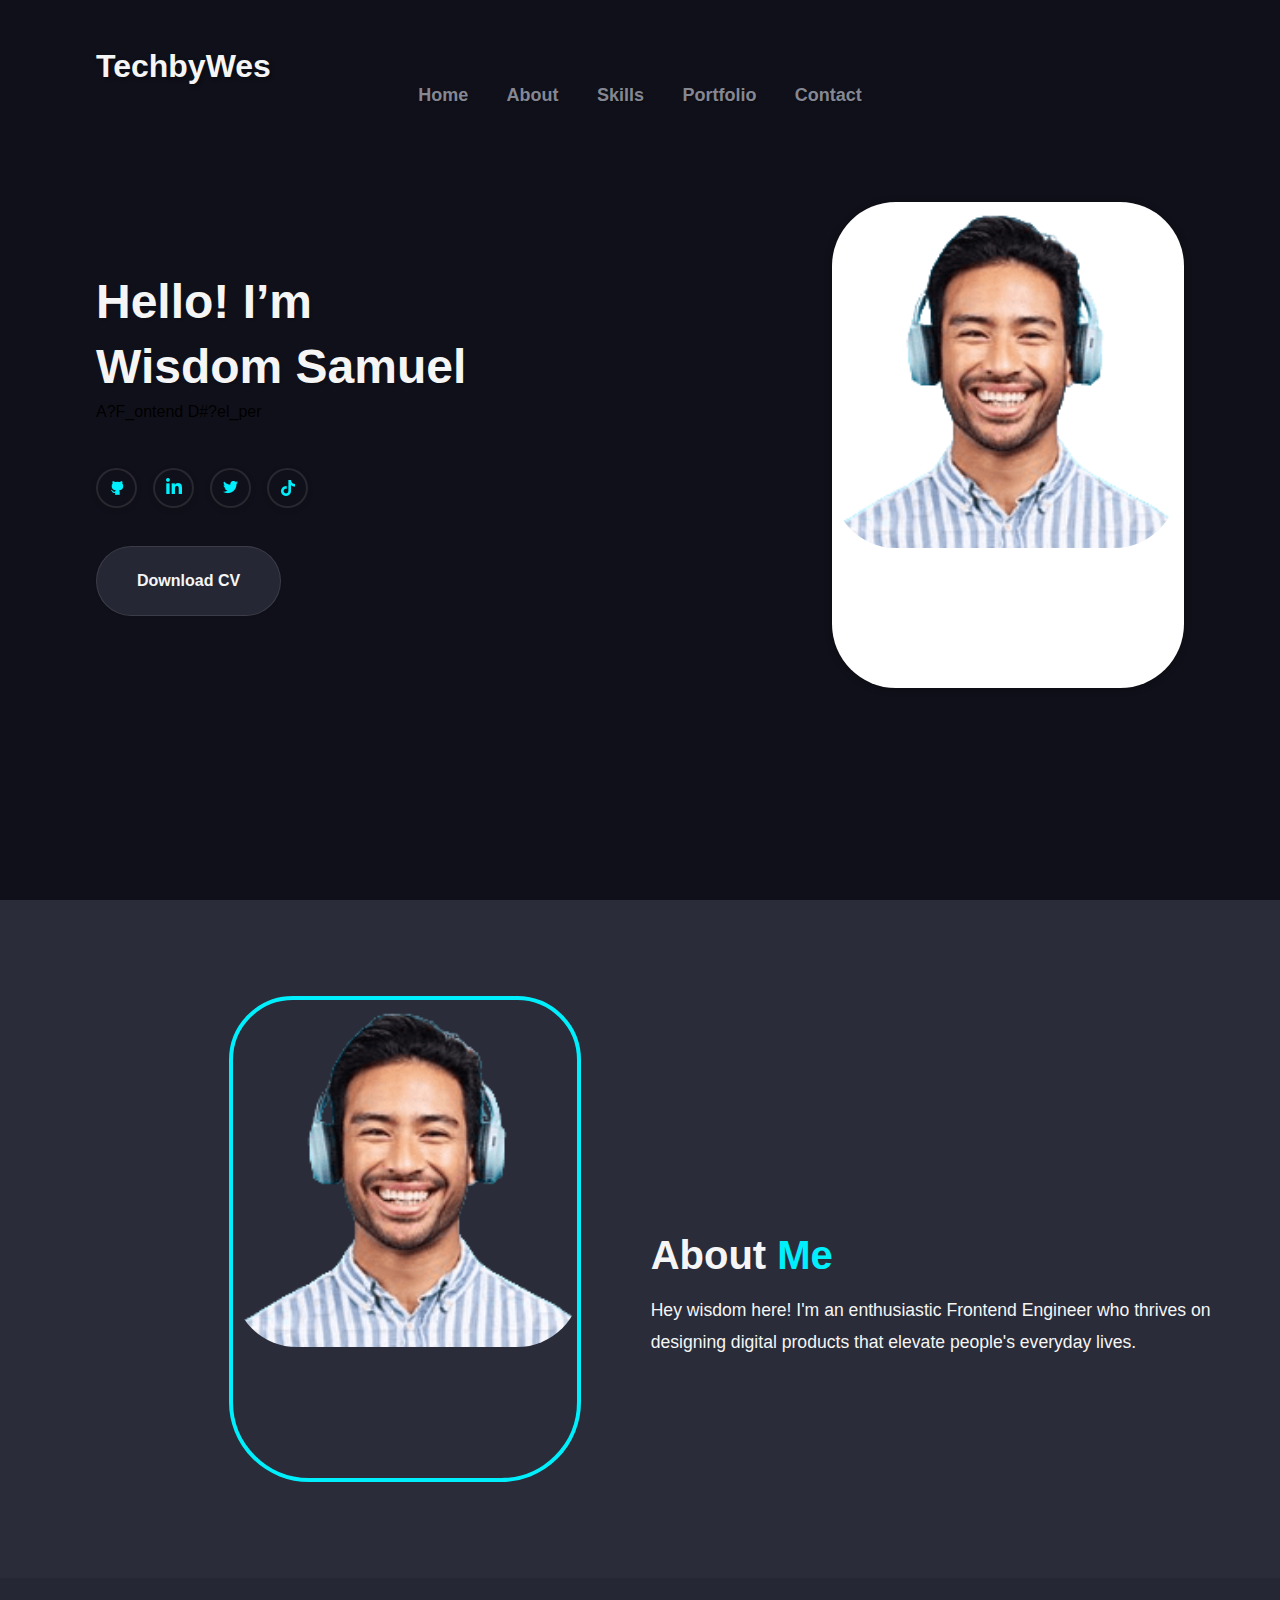
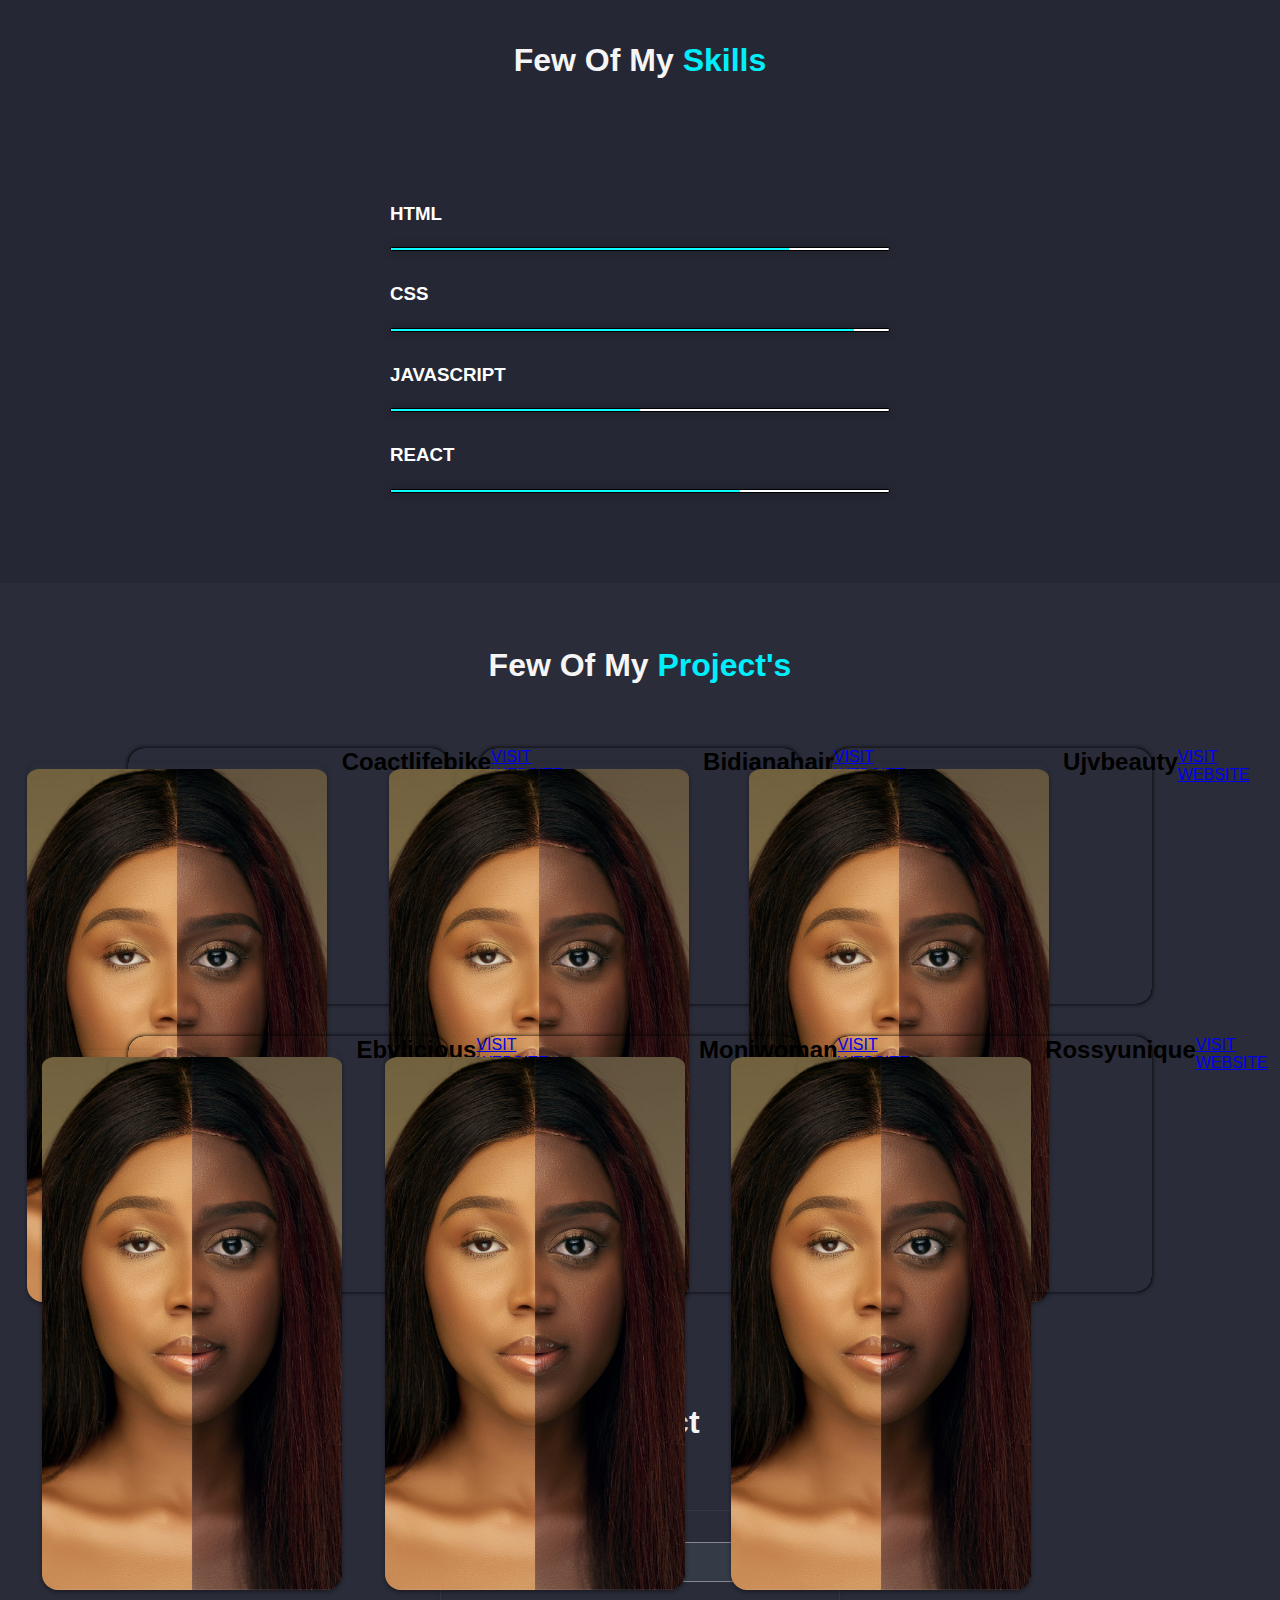
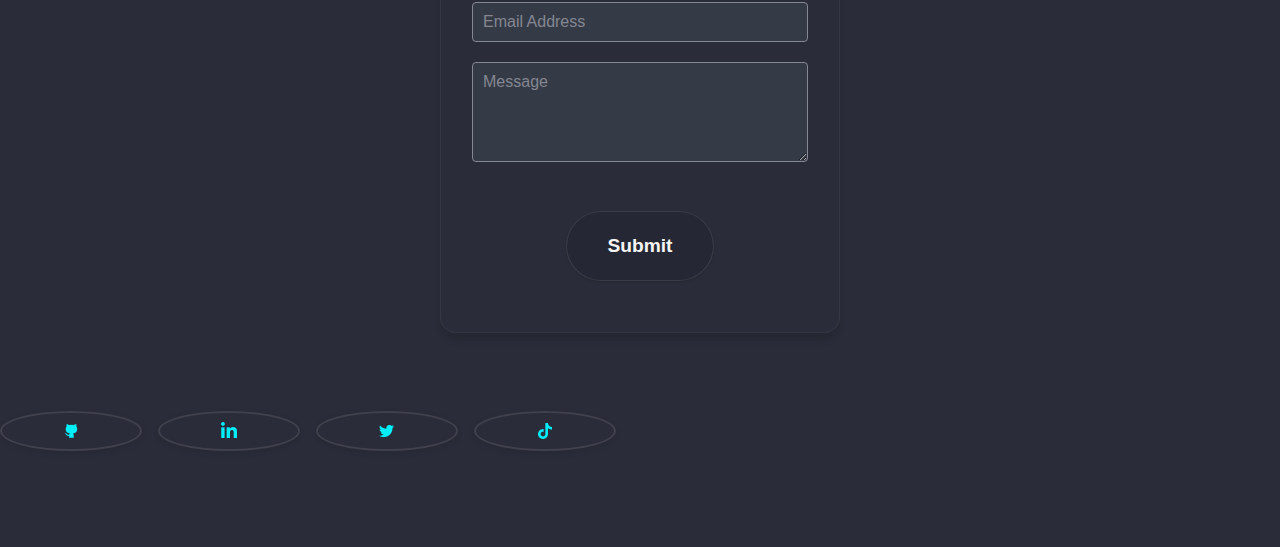
==== HTML/index.html @ 4fb72b67 "updated projects images and divs" ====
<!DOCTYPE html>
<html lang="en">
  <head>
    <meta charset="UTF-8" />
    <meta http-equiv="X-UA-Compatible" content="IE=edge" />
    <meta name="viewport" content="width=device-width, initial-scale=1.0" />
    <link rel="stylesheet" href="../CSS/style.css" />
    <link
      href="https://fonts.googleapis.com/css?family=Lato"
      rel="stylesheet"
    />
    <link rel="preconnect" href="https://fonts.googleapis.com">
<link rel="preconnect" href="https://fonts.gstatic.com" crossorigin>
<link href="https://fonts.googleapis.com/css2?family=Rubik:wght@300;600&display=swap" rel="stylesheet">

    <title>TechbyWes</title>
  </head>
  <body>
    <!-- BODY STARTS FROM HERE -->
    <header class="header_container">
      <nav class="nav_container">
        <div class="logo_menu_c0ntainer">
          <div class="logo_conatiner">
            <h1 class="logo_text">
              <a href="#"></a>
              TechbyWes
              <!-- <img src="../images/quality.png" class="logo_im" /> -->
            </h1>

            <!-- MOBILE MENU ICON STARTS HERE -->
            <div class="mobile_menu_icon_div">
              <img
                id="menu_open"
                src="/images/menu_open.png"
                class="logo_icon"
              />
              <img
                id="menu_close"
                src="/images/menu_close.png"
                class="logo_icon2"
              />
            </div>
            <!-- MOBILE MENU ICON ENDS HERE -->
          </div>
        </div>
        <ul class="menu_ul">
          <li class="menu_li">
            <a href="#Home" class="menu_a">Home</a>
          </li>
          <li class="menu_li">
            <a href="#About" class="menu_a">About</a>
          </li>
          <li class="menu_li">
            <a href="#Services" class="menu_a">Skills</a>
          </li>
          <li class="menu_li">
            <a href="#Portfolio" class="menu_a">Portfolio</a>
          </li>
          <li class="menu_li">
            <a href="#Contact" class="menu_a">Contact</a>
          </li>
        </ul>
      </nav>

      <!-- NAVBAR ENDS HERE -->
      <div class="Hero_wrapper">
        <div class="left_side_container">
          <h2 class="hello_text">Hello! I’m</h2>
          <h1 class="name_text"> <span class="wisdom_text changing-color">Wisdom</span>  Samuel</h1>

          <div class="container">
            <div class="text"></div>
          </div>
          <!--
          <h2 data-text="Frontend" class="developer_text">
            Frontend

            <span data-text2="Developer" class="developer_text2"
              >Developer</span
            >
          </h2> -->

          <!-- <p class="paragraph_text">
            Lorem ipsum, dolor sit amet consectetur adipisicing elit. Asperiores
          </p> -->
          <div class="logos_div">
            <div class="github_logo_div">
              <img src="../images/github.png" alt="github" class="github_img" />
            </div>
            <div class="linkiden_logo_div">
              <img src="../images/linkedin.png" alt="" class="linkiden_img" />
            </div>
            <div class="twitter_logo_div">
              <img src="../images/twitter.png" alt="" class="twitter_img" />
            </div>
            <div class="tiktok_logo_div">
              <img src="../images/tik-tok.png" alt="" class="tiktok_img" />
            </div>
          </div>
          <button class="cv_btn">Download CV</button>
        </div>

        <div class="right_side_container">
          <div class="image_container">
            <img src="../images/man.png" alt="" class="Hero_imge" />
          </div>
        </div>
      </div>
    </header>
    <section id="About" class="section_container">
      <div class="innerSection_container">
        <div class="leftImage_container">
          <img src="../images/man.png" alt="" class="aboutMe_image" />
        </div>
        <div class="righttext_andbutton_container">
          <h2 class="about_me_text">About <span class="me_span">Me</span></h2>
          <!-- <h3 class="frontend_text">Frontend Developer</h3> -->

          <p class="paragraph2_text">
            Hey wisdom here! I'm an enthusiastic <span class="enginner_text">Frontend Engineer</span> who thrives on designing digital products that elevate people's everyday lives.
          </p>
          <!-- <button class="read_more_btn">Read More</button> -->
        </div>
      </div>
    </section>
    <section id="Services" class="ourServices_wrapper">
      <h2 class="our_services_text">
       Few Of My <span class="ourservices_span">Skills</span>
      </h2>
      <div class="containers_div">
        <!-- SKILLS BAR STARTS FROM HERE -->
        <div class="skills">
          <!-- create a div --><!-- heading -->
          <li>
            <h3 class="skill_label">HTML</h3>
            <span class="bar"><span class="html"></span></span>
            <!-- skill bar 1 -->
          </li>

          <li>
            <h3 class="skill_label">CSS</h3>
            <span class="bar"><span class="css"></span></span
            ><!-- skill bar 2 -->
          </li>

          <li>
            <h3 class="skill_label">JAVASCRIPT</h3>
            <span class="bar"><span class="javascript"></span></span
            ><!-- skill bar 3 -->
          </li>

          <li>
            <h3 class="skill_label">REACT</h3>
            <span class="bar"><span class="jquery"></span></span
            ><!-- skill bar 4 -->
          </li>
        </div>
        <!-- SKILLS ABR ENDS FROM HERE -->
        <!-- <div class="webdev_div">
          <img src="../images/coding.png" alt="" class="code_logo" />
          <h2 class="webdev_text">Web Development</h2>
          <p class="webDev_para_text">
            Lorem ipsum dolor sit amet consectetur adipisicing elit.
            Exercitationem repudiandae porro nisi, molestiae laboriosam, sequi
            consectetur asperiores nostrum excepturi temporibus quisquam iusto
            impedit suscipit? Necessitatibus ex harum asperiores tenetur ullam.
          </p>
          <button class="webdev_btn">Read More</button>
        </div> -->
        <!-- <div class="graphicdesign_div">
          <img src="../images/graphic-design.png" alt="" class="webdev_logo" />
          <h2 class="graphicdesign_text">Graphic Design</h2>
          <p class="graphicdesignpara_text">
            Lorem ipsum dolor sit amet consectetur adipisicing elit.
            Exercitationem repudiandae porro nisi, molestiae laboriosam, sequi
            consectetur asperiores nostrum excepturi temporibus quisquam iusto
            impedit suscipit? Necessitatibus ex harum asperiores tenetur ullam.
          </p>
          <button class="graphicdesign_btn">Read More</button>
        </div>
        <div class="digialmarketing_div">
          <img src="../images/revenue.png" alt="" class="graphicdesign_logo" />
          <h2 class="digialmarketing_text">Digital Marketing</h2>
          <p class="digialmarketing_para_text">
            Lorem ipsum dolor sit amet consectetur adipisicing elit.
            Exercitationem repudiandae porro nisi, molestiae laboriosam, sequi
            consectetur asperiores nostrum excepturi temporibus quisquam iusto
            impedit suscipit? Necessitatibus ex harum asperiores tenetur ullam.
          </p>
          <button class="digialmarketing_btn">Read More</button>
        </div> -->
      </div>
    </section>
    <section id="Portfolio" class="latestproject_div">
      <h1 class="latestproject_text">
       Few Of My  <span class="latest_project_span"> Project's</span>
      </h1>
      <div class="div_1_6_container ">
        <div class="images_123_div ">
          <div class="div_1  effect-duke add_me">
            <a href="https://coactlifebike.com/"
              ><img
                src="../images/coactlife.jpg"
                alt=""
                id="coactlife"
                class="projects_image"
            /></a>
            <h2 class="sites_text">Coactlifebike</h2>
            <p
              ><a href="https://coactlifebike.com/" class="visit_site_text"
                >VISIT WEBSITE</a
              ></p
            >
          </div>

          <div class="div_2 effect-duke add_me">
            <a href="https://bidianahair.com/" id="bidiana">
              <img src="../images/coactlife.jpg" alt="" class="projects_image"
            /></a>
            <h2 class="sites_text">Bidianahair</h2>
            <p
              ><a href="https://bidianahair.com/" class="visit_site_text"
                >VISIT WEBSITE</a
              ></p
            >
          </div>
          <div class="div_3 effect-duke add_me">
            <a href="https://ujvbeauty.com/">
              <img
                id="addeffect"
                src="../images/coactlife.jpg"
                alt=""
                class="projects_image"
            /></a>
            <h2 class="sites_text">Ujvbeauty</h2>
            <p
              ><a href="https://ujvbeauty.com/" class="visit_site_text"
                >VISIT WEBSITE</a
              ></p
            >
          </div>
        </div>
        <div class="image_456_div">
          <div class="div_4 effect-duke add_me">
            <a href="https://ebylicious.com/">
              <img
                id="addeffect"
                src="../images/coactlife.jpg"
                alt=""
                class="projects_image"
            /></a>

            <h2 class="sites_text">Ebylicious</h2>
            <p
              ><a href="https://ebylicious.com/" class="visit_site_text"
                >VISIT WEBSITE</a
              ></p
            >
          </div>
          <div class="div_5 effect-duke add_me">
            <a href="https://rossyunique.com/"
              ><img
                id="addeffect"
                src="../images/coactlife.jpg"
                alt=""
                class="projects_image"
            /></a>
            <h2 class="sites_text">Moniwoman</h2>
            <p
              ><a href="https://moniwoman.com/" class="visit_site_text"
                >VISIT WEBSITE</a
              ></p
            >
          </div>
          <div class="div_6 effect-duke add_me">
            <a href="https://rossyunique.com/"
              ><img
                id="addeffect"
                src="../images/coactlife.jpg"
                alt=""
                class="projects_image"
            /></a>
            <h2 class="sites_text">Rossyunique</h2>
            <p
              ><a href="https://rossyunique.com/" class="visit_site_text"
                >VISIT WEBSITE</a
              ></p
            >
          </div>
        </div>
      </div>
    </section>
    <section id="Contact" class="form_section_div">
      <h2 class="contact_me_tex">
        Contact <p class="contactme_span">Me</p>
      </h2>

      <div class="form-container">
        <form>
          <div class="form-group">
            <input
              type="text"
              id="first-name"
              name="first-name"
              required
              placeholder="Name"
            />
          </div>
          <div class="form-group">
            <input
              type="text"
              id="last-name"
              name="last-name"
              required
              placeholder="Email Address"
            />
          </div>
          <div class="form-group">
            <textarea
              placeholder="Message"
              id="message"
              name="message"
              required
            ></textarea>
          </div>
          <div class="form-group">
            <button class="submit_form_tn">Submit</button>
          </div>
        </form>
      </div>
      <footer class="footer_div">
        <div class="logos_div">
          <div class="github_logo_div">
            <img src="../images/github.png" alt="github" class="github_img" />
          </div>
          <div class="linkiden_logo_div">
            <img src="../images/linkedin.png" alt="" class="linkiden_img" />
          </div>
          <div class="twitter_logo_div">
            <img src="../images/twitter.png" alt="" class="twitter_img" />
          </div>
          <div class="tiktok_logo_div">
            <img src="../images/tik-tok.png" alt="" class="tiktok_img" />
          </div>
        </div>
        <!-- <h4 class="footer_text">© 2023 Tecbywes</h4> -->
      </footer>
      <button class="scrollup_btn" id="scrollUpButton" onclick="scrollToTop()">
        &#8593;
      </button>
    </section>

    <!-- JAVASCRIPT WAS LINKED BELOW HERE -->
    <script src="../JAVASCRIPT/script.js"></script>
  </body>
</html>
---- CSS/style.css ----
*,
*::before,
*::after {
  box-sizing: border-box;
}
* {
  padding: 0;
  margin: 0;
  box-sizing: border-box;
  font-family: "poppins", sans-serif;
}
body {
  scroll-behavior: smooth;
  scroll-snap-type: y mandatory;
}

.mobile_menu_icon_div {
  display: none;
}

.header_container {
  padding-top: 3rem;
  padding-bottom: 6rem;
  background: #10101a;
  width: 100%;
  height: 100vh;
  padding-left: 6rem;
  padding-right: 6rem;
}

.logo_menu_c0ntainer {
  display: flex;
  justify-content: space-between;
}

.logo_text {
  color: whitesmoke;
  cursor: pointer;
  text-shadow: 2px 2px 4px rgba(0, 0, 0, 0.4);
}

.menu_ul {
  display: flex;
  justify-content: center;
  align-items: center;
  gap: 2.4rem;
}
.menu_li {
  list-style: none;
}

.menu_a {
  text-decoration: none;
  font-size: 18px;
  font-weight: 600;
  padding-top: 10rem;
  color: #858792;
  position: relative;
  transition: color 0.8s ease;
  text-shadow: 1px 1px 2px rgba(0, 0, 0, 0.4);
}
.menu_a:hover {
  color: #00effc;
  text-shadow: 2px 2px 4px rgba(0, 0, 0, 0.6);
  transform: scale(1);
}

.menu_ul li a:focus {
  color: #00effc;
}
.Hero_wrapper {
  display: flex;
  justify-content: space-between;
  align-items: center;
  margin-top: 4rem;
}
.hello_text,
.name_text,
.paragraph_text {
  color: whitesmoke;
  font-size: 1.6rem;
  text-shadow: 2px 2px 2px rgba(0, 0, 0, 0.1);
}
.developer_text {
  margin-top: 2rem;
  color: #858792;
}

/* TEXT ANIMATION STARTS FROM HERE */
.developer_text {
  position: relative;
  font-size: 2vw;
  color: #ffffff29;
  text-transform: uppercase;
}

.developer_text::before {
  content: attr(data-text);
  position: absolute;
  top: 0;
  left: 0;
  width: 0;
  height: 100%;
  color: #00effc;
  -webkit-text-stroke: 0.1vh #00effc;
  border-right: 2px solid #00effc;
  overflow: hidden;
  animation: animate 6s linear infinite;
}

@keyframes animate {
  0%,
  10%,
  100% {
    width: 0%;
  }
  70% {
    width: 86%;
  }
}

.developer_text2 {
  position: relative;
  font-size: 2vw;
  color: #ffffff29;
  text-transform: uppercase;
}

.developer_text2::before {
  content: attr(data-text2);
  position: absolute;
  top: 0;
  left: 0;
  width: 0;
  height: 100%;
  color: #00effc;
  -webkit-text-stroke: 0.1vh #00effc;
  overflow: hidden;
  animation: animate 6s linear reverse infinite;
}

/* TEXT ANIMATION ENDS FROM HERE */
.paragraph_text {
  font-weight: lighter;
}

.name_text {
  font-weight: bolder;
  font-size: xx-large;
}

.hello_text,
.name_text {
  font-size: 3rem;
}

.hello_text,
.name_text,
.paragraph_text,
.logos_div {
  margin-bottom: 0.6rem;
}

.logos_div {
  display: flex;
  gap: 1rem;
  align-items: center;
  margin-top: 2.9rem;
  margin-bottom: 2rem;
}

.github_logo_div,
.linkiden_logo_div,
.twitter_logo_div,
.tiktok_logo_div {
  display: flex;
  justify-content: center;
  align-items: center;
  border-radius: 100%;
  width: 11.1%;
  height: 2.5rem;
  cursor: pointer;
  transition: transform 0.6s ease;
  border: 2px solid rgba(255, 249, 249, 0.107);
  box-shadow: 0 2px 6px rgba(0, 0, 0, 0.1);
}

.github_logo_div:hover,
.linkiden_logo_div:hover,
.twitter_logo_div:hover,
.tiktok_logo_div:hover {
  transform: scale(1.1);
  border: 1px solid #06dfe2;
  box-shadow: 0 2px 6px rgba(0, 0, 0, 0.1);
}

.tiktok_img,
.twitter_img,
.linkiden_img,
.github_img {
  width: 16px;
  cursor: pointer;
}
.twitter_img {
  padding-top: 0.2rem;
}
.linkiden_img {
  padding-bottom: 0.2rem;
}

.cv_btn {
  margin-top: 0.4rem;
  padding-left: 40px;
  padding-right: 40px;
  height: 70px;
  line-height: 50px;
  border: none;
  border-radius: 50px;
  font-weight: bold;
  font-size: 1rem;
  color: whitesmoke;
  cursor: pointer;
  border: 1px solid rgba(255, 249, 249, 0.107);
  background-color: #252734;
  transition: transform 0.9s ease;
  box-shadow: 0 1px 2px rgba(0, 0, 0, 0.126);
}

.cv_btn:hover {
  transform: scale(1.1);
  border: 1px solid rgba(0, 0, 0, 0.183);
  box-shadow: 0 2px 6px rgba(0, 0, 0, 0.1);
}

.cv_btn:focus {
  outline: none;
  box-shadow: 0 0 4px rgba(0, 0, 0, 0.3);
}

.right_side_container {
  width: 30%;
  height: 50vh;
  background-color: #ffffff;
  border-bottom-left-radius: 4rem;
  border-bottom-right-radius: 4rem;
  border-top-left-radius: 4rem;
  border-top-right-radius: 4rem;
  box-shadow: 0 1px 6px 2px #00000031;
}

.Hero_imge {
  width: 21.6rem;
  border-bottom-left-radius: 4rem;
  border-bottom-right-radius: 4rem;
}

.section_container {
  background: #2a2c39;
}

.innerSection_container {
  padding-top: 6rem;
  padding-bottom: 6rem;
  display: flex;
  justify-content: space-evenly;
  align-items: center;
}

.paragraph2_text {
  width: 35rem;
  color: whitesmoke;
  margin-top: 1rem;
  font-size: 1.1rem;
  line-height: 2rem;
}

.leftImage_container {
  border: 4px solid #00effc;
  border-bottom-left-radius: 5rem;
  border-bottom-right-radius: 5rem;
  border-top-left-radius: 4rem;
  border-top-right-radius: 4rem;
  width: 26%;
  height: 51vh;
  margin-left: 10rem;
}

.aboutMe_image {
  width: 21.7rem;
  border-bottom-left-radius: 4rem;
  border-bottom-right-radius: 4rem;
}

.read_more_btn {
  margin-top: 3rem;
  padding-left: 40px;
  padding-right: 40px;
  height: 70px;
  line-height: 50px;
  border: none;
  border-radius: 50px;
  font-weight: bold;
  font-size: 1rem;
  color: whitesmoke;
  cursor: pointer;
  border: 0.1px solid rgba(255, 249, 249, 0.107);
  background-color: #252734;
  transition: transform 0.9s ease;
  box-shadow: 0 1px 2px rgba(0, 0, 0, 0.126);
}

.read_more_btn:hover {
  transform: scale(1.1);
  border: 1px solid rgba(0, 0, 0, 0.183);
  box-shadow: 0 2px 6px rgba(0, 0, 0, 0.1);
}

.read_more_btn:focus {
  outline: none;
  box-shadow: 0 0 4px rgba(0, 0, 0, 0.3);
}

.me_span {
  color: #00effc;
}
.about_me_text {
  color: whitesmoke;
  margin-top: 4rem;
  margin-bottom: 0.6rem;
  font-size: 2.5rem;
}
.frontend_text {
  color: whitesmoke;
  font-size: 1.6rem;
}

.righttext_andbutton_container {
  padding-top: 3rem;
}

.containers_div {
  display: flex;
  justify-content: center;
  align-items: center;
  padding: 4rem;
}
.ourServices_wrapper {
  background: #252734;
}

.our_services_text {
  text-align: center;
  color: whitesmoke;
  padding-top: 4rem;
  font-size: 2rem;
}
.ourservices_span {
  color: #00effc;
}
.webdev_div,
.graphicdesign_div,
.digialmarketing_div {
  display: flex;
  flex-direction: column;
  justify-content: center;
  align-items: center;
  margin-right: 2rem;
  background: #2a2c39;
  padding: 2rem;
  border-radius: 0.6rem;
  box-shadow: 0 8px 6px rgba(0, 0, 0, 0.105),
    0 0 0 1px rgba(255, 255, 255, 0.053) inset;
}

.webdev_btn,
.graphicdesign_btn,
.digialmarketing_btn {
  margin-top: 1.8rem;
  padding-left: 40px;
  padding-right: 40px;
  height: 70px;
  line-height: 50px;
  border: none;
  border-radius: 50px;
  font-weight: bold;
  font-size: 1rem;
  color: whitesmoke;
  cursor: pointer;
  border: 0.1px solid rgba(0, 0, 0, 0.226);
  background-color: #252734;
  transition: transform 0.9s ease;
  box-shadow: 0 1px 2px rgba(0, 0, 0, 0.126);
}

.webdev_btn:hover,
.graphicdesign_btn:hover,
.digialmarketing_btn:hover {
  transform: scale(1.1);
  border: 1px solid rgba(0, 0, 0, 0.183);
  box-shadow: 0 2px 6px rgba(0, 0, 0, 0.1);
}

button:focus {
  outline: none;
  box-shadow: 0 0 6px rgba(0, 0, 0, 0.3);
}

.webdev_text,
.graphicdesign_text,
.digialmarketing_text {
  color: whitesmoke;
  margin-bottom: 0.6rem;
}
.webDev_para_text,
.graphicdesignpara_text,
.digialmarketing_para_text {
  color: whitesmoke;
  margin-bottom: 0.8rem;
}
.webdev_text,
.graphicdesign_text,
.digialmarketing_text {
  font-size: 1.2rem;
}
.code_logo,
.webdev_logo,
.graphicdesign_logo {
  width: 10%;
  margin-bottom: 0.6rem;
}
.webDev_para_text,
.graphicdesignpara_text,
.digialmarketing_para_text {
  text-align: center !important;
}

.latestproject_div {
  background: #2a2c39;
}

.images_123_div,
.image_456_div {
  display: flex;
  justify-content: center;
  align-items: center;
  padding-top: 2rem;
}
.images_123_div {
  gap: 2rem;
}

.image_456_div {
  padding-bottom: 3rem;
  gap: 2rem;
}

.projects_image {
  padding-top: 0.4rem;
  width: 300px;
  margin: 0.9rem;
  margin-bottom: 2.6rem;
  border-radius: 1rem;
  box-shadow: 0 2px 4px rgba(0, 0, 0, 0.4);
}

.div_1,
.div_2,
.div_3,
.div_4,
.div_5,
.div_6 {
  display: flex;
  justify-content: center;
  background-color: rgba(245, 245, 245, 0);
  width: 20rem;
  height: 16rem;
  border-radius: 1rem;
  padding-left: 3rem;
  padding-right: 3rem;
  box-shadow: 0 0 0.1px #000000, 0 0 0.1px #000000, 0 0 4px #000000,
    0 0 0.1px #000000;
  position: relative;
  /* transition: transform 0.6s ease; */
}

/* .div_1:hover,
.div_2:hover,
.div_3:hover,
.div_4:hover,
.div_5:hover,
.div_6:hover {
  transform: scale(1.1);
  color: rgb(255, 255, 255, 0.8);
  border: none;
  &::before,
  &::after {
    content: "";
    position: absolute;
    top: -3px;
    left: -3px;
    right: -3px;
    bottom: -3px;
    border: 2px solid #f4f5f9;
    border-radius: 1rem;
    transition: all 0.4s;
    animation: clippath 4s infinite linear;
  } */
/* &::after {
      animation: clippath 3s infinite -0.5s linear;
  } */
/* } */

/* @keyframes clippath {
  0%,
  100% {
    clip-path: inset(0 0 98% 0);
  }

  25% {
    clip-path: inset(0 98% 0 0);
  }
  50% {
    clip-path: inset(98% 0 0 0);
  }
  75% {
    clip-path: inset(0 0 0 98%);
  }
} */

.latestproject_text {
  text-align: center;
  color: whitesmoke;
  padding-top: 4rem;
  margin-bottom: 2rem;
  font-size: 2rem;
}

.latest_project_span {
  color: #00effc;
}
.form_section_div {
  background: #2a2c39;
  padding-bottom: 4rem;
}
.contact_me_tex {
  margin-bottom: 2rem;
  text-align: center;
  color: whitesmoke;
  padding-top: 4rem;
  font-size: 2rem;
}

.contactme_span {
  color: #00effc;
}

/* FORM DESIGN  STARTS ERE */
.form-container {
  max-width: 400px;
  margin: 0 auto;
  box-shadow: 0 8px 6px rgba(0, 0, 0, 0.105),
    0 0 0 1px rgba(255, 255, 255, 0.053) inset;
  padding: 2rem;
  border-radius: 1rem;
}

.form-group {
  margin-bottom: 20px;
}

.form-group label {
  display: block;
  font-weight: bold;
  margin-bottom: 5px;
}

.form-group input,
.form-group textarea {
  width: 100%;
  padding: 10px;
  border: 1px solid #858792;
  border-radius: 4px;
}

.form-group textarea {
  height: 100px;
}

.form-group input[type="submit"] {
  background-color: #4caf50;
  color: #858792;
  cursor: pointer;
}

.submit_form_tn {
  margin-top: 1.8rem;
  padding-left: 40px;
  padding-right: 40px;
  height: 70px;
  line-height: 50px;
  border: none;
  border-radius: 50px;
  font-weight: bold;
  font-size: 1rem;
  color: whitesmoke;
  cursor: pointer;
  border: 0.1px solid rgba(255, 249, 249, 0.107);
  background-color: #252734;
  transition: transform 0.9s ease;
  box-shadow: 0 1px 2px rgba(0, 0, 0, 0.126);
}

.submit_form_tn:hover {
  transform: scale(1.1);
  border: 1px solid rgba(0, 0, 0, 0.183);
  box-shadow: 0 2px 6px rgba(0, 0, 0, 0.1);
}

.submit_form_tn:focus {
  outline: none;
  box-shadow: 0 0 6px rgba(0, 0, 0, 0.3);
}

.form-group {
  display: flex;
  justify-content: center;
  align-items: center;
}
#first-name,
#last-name,
#message {
  outline: none;
  background-color: #343a46;
  color: whitesmoke;
}
::placeholder {
  color: #858792;
}
:placeholder-shown {
  color: whitesmoke;
}
/* FORM DESING ENDS HERE */

.footer_div {
  padding-top: 2rem;
}
.footer_text {
  text-align: center;
  color: whitesmoke;
}

/* SCROLLUP BAR STARS HERE */
#scrollUpButton {
  display: none;
  position: fixed;
  bottom: 20px;
  right: 20px;
  width: 40px;
  height: 40px;
  font-size: 24px;
  background-color: #252734;
  color: #cec8c8;
  border: none;
  border-radius: 50%;
  cursor: pointer;
  transition: background-color 0.9s ease;
  width: 56px;
  height: 56px;
  border: 1px solid rgba(255, 249, 249, 0.107);
}

#scrollUpButton:hover {
  background-color: rgba(245, 245, 245, 0.082);
  box-shadow: 0 0 0.1px #000000, 0 0 0.1px #000000, 0 0 20px #000000,
    0 0 0.1px #000000;
  transform: scale(1.1);
}
#scrollUpButton:focus {
  outline: none;
  box-shadow: 0 0 8px rgba(0, 0, 0, 0.621);
}

/* SKILLS BAR CSS STARTS FROM HERE */

li {
  list-style-type: none;
  font-family: sans-serif;
  padding-bottom: 2rem;
}

.skills {
  width: 500px;
  height: 16rem;
  padding-bottom: 10rem;
  margin: 60px auto;
  color: #fff;
}
.our_services_text {
  padding-top: -60rem;
}

.bar {
  background-color: #ffffff;
  display: block;
  height: 4px;
  border: 1px solid #000000;
  border-radius: 3px;
  overflow: hidden;
  box-shadow: 0 0 10px #00000065;
}

.bar span {
  height: 4px;
  float: left;
  background-color: #0dfbff;
}

li > h3 {
  padding-bottom: 1.4rem;
}

.html {
  width: 80%;
  animation: html 2s;
}

.css {
  width: 93%;
  animation: css 2s;
}

.javascript {
  width: 50%;
  animation: javascript 2s;
}

.jquery {
  width: 70%;
  animation: jquery 2s;
}

@keyframes html {
  0% {
    width: 0%;
  }

  100% {
    width: 80%;
  }
}

@keyframes css {
  0% {
    width: 0%;
  }

  100% {
    width: 93%;
  }
}

@keyframes javascript {
  0% {
    width: 0%;
  }

  100% {
    width: 50%;
  }
}

@keyframes jquery {
  0% {
    width: 0%;
  }

  100% {
    width: 30%;
  }
}

/* SKILLS BAR CSS ENDS FROM HERE */
/* SCROLLUP BAR ENDS HERE */

/* snap scroll starts from here */

#About,
#Services,
#Portfolio,
#Contact {
  scroll-snap-align: start;
  opacity: 1;
  animation: slideDownAnimation 1s ease-in-out;
}

@keyframes slideDownAnimation {
  0% {
    transform: translateY(-10%);
    opacity: 0;
  }
  100% {
    transform: translateX(0);
    opacity: 1;
  }
}

/* MEDIA QUERIES STARTS FROM HERE */
/* Extra Small Devices (Phones) */

@media screen and (max-width: 320px) {
  /* *,
  *::before,
  *::after {
    box-sizing: border-box;
  }

  .header_container {
    height: 100%;
    width: 100%;
  }

  .menu_ul {
    scroll-snap-align: start;
    opacity: 1;
    animation: slideDownAnimation 1s ease-in-out;
  }

  @keyframes slideDownAnimation {
    0% {
      transform: translatey(-100%);
      opacity: 0;
    }
    100% {
      transform: translateY(10);
      opacity: 1;
    }
  }

  .mobile_menu_icon_div {
    display: flex;
    margin-top: -0.2rem;
    margin-left: 3rem;
  }
  #menu_open,
  #menu_close {
    margin-top: 0.1rem;
    width: 2.2rem;
  }
  .menu_a {
    display: flex;
    padding-top: 1rem;
    font-size: 1.3rem;
  }

  .logo_icon {
    width: 1.7rem;
    margin-top: -0.2rem;
    margin-right: -2rem;
    cursor: pointer;
  }

  .logo_icon2 {
    width: 1.7rem;
    margin-top: -0.2rem;
    margin-right: -2rem;
    cursor: pointer;
  }

  .logo_text {
    margin-left: 0.4rem;
    white-space: nowrap;
    font-size: 1.4rem;
  }

  .logo_menu_c0ntainer {
    display: block;
    margin-top: -1.2rem;
  }

  .logo_conatiner {
    display: flex;
    margin-left: -4.6rem;
    font-size: 0.9rem;
    gap: 2rem;
  }
  .menu_ul {
    display: flex;
    flex-direction: column;
    margin-top: 2rem;
    font-size: 2rem;
    padding-bottom: 4rem;
  }

  .hidden {
    display: none;
  }

  .Hero_wrapper {
    display: flex;
    flex-direction: column;
  }

  .hello_text {
    font-size: 2rem;
    text-align: center;
  }

  .name_text {
    font-size: 2.1rem;
    white-space: nowrap;
    text-align: center;
  }

  .developer_text,
  .developer_text2 {
    font-size: 1.2rem;
    white-space: nowrap;
    text-align: ce;
  }
  .logos_div {
    display: flex;
    justify-content: center;
    align-items: center;
  }

  .github_logo_div,
  .linkiden_logo_div,
  .twitter_logo_div,
  .tiktok_logo_div {
    width: 3rem;
    height: 3rem;
  }

  .cv_btn {
    display: block;
    margin: 0 auto;
    margin-bottom: 2rem;
  }

  .right_side_container {
    display: none;
  }

  .right_side_container {
    width: 18rem;
    height: 18rem;
  }

  .Hero_imge {
    width: 18rem;
  }

  .innerSection_container {
    display: flex;
    flex-direction: column;
  }

  .leftImage_container {
    display: flex;
    margin: 0 auto;
    width: 65vw !important;
  }
  .images_123_div,
  .image_456_div {
    display: flex;
    flex-direction: column;
  }
  .righttext_andbutton_container {
    display: block;
    text-align: center;
    margin-top: 2rem;
    margin-left: -0.4rem;
  }
  .paragraph2_text {
    padding-left: 7.4rem;
    padding-right: 7.4rem;
    font-size: 1.2rem;
    line-height: 1.6rem;
    margin-top: 1.2rem;
  }
  .leftImage_container {
    width: 60%;
    height: 230px;
  }
  .div_1,
  .div_2,
  .div_3,
  .div_4,
  .div_5,
  .div_6 {
    width: 90%;
    height: 230px;
  }
  .projects_image {
    width: 260px;
  }

  .about_me_text,
  .me_span {
    font-size: 2.2rem;
  }

  .frontend_text {
    font-size: 1.6rem;
  }

  .skills > li {
    font-size: 1.2rem;
  }

  .our_services_text,
  .latestproject_text,
  .contact_me_tex {
    font-size: 1.9rem !important;
  } */
}

@media screen and (min-width: 321px) and (max-width: 360px) {
  /* ANIMATION STARTS HERE */

  html,
  body {
    font-family: Mark Pro, sans-serif;
    background: #212121;
    height: 100%;
  }

  .container {
    height: 100%;
    width: 100%;

    align-items: center;
    display: flex;
  }

  .text {
    font-weight: 100;
    font-size: 20px;
    color: #06dfe2;
  }

  .dud {
    color: whitesmoke;
  }
  .container {
    margin-top: 2rem;
    margin-bottom: 4rem;
  }

  /* ANIMATION ENDS HERE */

  .header_container {
    padding-left: 2rem;
    padding-right: 2rem;
    height: 34rem;
  }

  .logo_menu_c0ntainer {
    border-radius: 1rem;
    padding-top: 0.8rem;
    padding-bottom: 0.8rem;
    position: fixed;
    width: 80%;

    box-shadow: 2px 2px 4px rgba(0, 0, 0, 0.2);
    background: rgba(42, 43, 56, 0.5);
    -webkit-backdrop-filter: blur(104px);
    backdrop-filter: blur(104px);
    border-radius: 1rem;
    z-index: 2;
  }

  .animatemenu {
    animation: slideDownAnimation 1s 2s ease-in-out;
  }

  .menu_ul {
    width: 80%;
    position: fixed;
    margin-top: 2.4rem !important;

    scroll-snap-align: start;
    opacity: 1;
    animation: slideDownAnimation 1s ease-in-out;
    z-index: 1;

    background: rgba(42, 43, 56, 0.5);
    -webkit-backdrop-filter: blur(104px);
    backdrop-filter: blur(104px);
    border-radius: 1rem;
    z-index: 2;
    z-index: 1;
  }

  @keyframes slideDownAnimation {
    0% {
      transform: translatex(-100%);
      opacity: 0;

      background: rgba(24, 24, 27, 0.511);
    }
    50% {
      transform: translateY(50);
      opacity: 4;
    }
    100% {
      transform: translateYX(20);
      opacity: 2;
    }
  }

  .mobile_menu_icon_div {
    display: flex;
    margin-top: -0.2rem;
    margin-left: 6rem;
  }
  #menu_open {
    margin-top: 0.1rem;
    width: 1.6rem;
  }

  #menu_close {
    margin-top: 0.1rem;
    width: 1rem;
  }
  .menu_a {
    display: flex;
    padding-top: 1rem;
    font-size: 1rem;
  }

  .logo_icon {
    width: 1.7rem;
    margin-top: -0.2rem;
    margin-right: -2rem;
    cursor: pointer;
  }

  .logo_icon2 {
    width: 1.7rem;
    margin-top: -0.2rem;
    margin-right: -2rem;
    cursor: pointer;
  }

  .logo_text {
    margin-left: 1rem;
    white-space: nowrap;
    font-size: 1rem;
    margin-left: 5rem;
  }

  .logo_menu_c0ntainer {
    display: block;
    margin-top: -1.2rem;
  }

  .logo_conatiner {
    display: flex;
    align-items: center;
    margin-left: -4.6rem;
    font-size: 0.9rem;
    gap: 2rem;
  }
  .menu_ul {
    display: flex;
    flex-direction: column;
    margin-top: 2rem;
    font-size: 2rem;
    padding-top: 2rem;
    padding-bottom: 2rem;
    height: 85%;
  }

  .hidden {
    display: none;
  }

  .Hero_wrapper {
    margin-top: 9rem;
    display: flex;
    flex-direction: column;
  }

  .hello_text {
    font-size: 3rem;
    font-family: "Rubik", sans-serif;
    font-weight: 600;
  }

  .name_text {
    font-size: 2rem;
    white-space: nowrap;
    text-align: center;

    font-family: "Rubik", sans-serif;
    font-weight: 600;
  }

  .wisdom_text {
    color: #06dfe2;
    font-size: 2rem !important;
  }

  /* WISDOM TEXT ANIMATION STARTS FROM HERE */
  @keyframes hue {
    from {
      filter: hue-rotate(0deg);
    }

    to {
      filter: hue-rotate(360deg);
    }
  }

  .changing-color {
    animation: hue 8s infinite linear;
    background-image: linear-gradient(90deg, #06fbff9b 0%, #06fbff9b 100%);
    -webkit-background-clip: text;
    background-clip: text;
    -webkit-text-fill-color: transparent;
    font-size: 2rem;
    font-family: "Rubik", sans-serif;
    font-weight: 600;
    text-align: center;
  }
  /* WISDOM TEXT ANIMATION ENDS FROM HERE */

  .developer_text,
  .developer_text2 {
    font-size: 1.5rem;
    white-space: nowrap;
  }
  .logos_div {
    display: flex;
    align-items: center;
    gap: 2rem;
  }

  .github_logo_div,
  .linkiden_logo_div,
  .twitter_logo_div,
  .tiktok_logo_div {
    width: 2rem;
    height: 2rem;
  }

  .cv_btn {
    display: flex;
    justify-content: center;
    align-items: center;
    margin: 0 auto;
    margin-bottom: 2rem;
    width: 10rem;
    height: 3rem;
    white-space: nowrap;
    font: 0.4rem !important;
  }

  .right_side_container {
    display: none;
  }

  .right_side_container {
    width: 18rem;
    height: 18rem;
  }

  .Hero_imge {
    width: 18rem;
  }

  .innerSection_container {
    display: flex;
    flex-direction: column;
    height: 4rem;
  }

  .leftImage_container {
    display: flex;
    margin: 0 auto;
    width: 65vw !important;
  }
  .images_123_div,
  .image_456_div {
    display: flex;
    flex-direction: column;
  }

  .leftImage_container {
    width: 60%;
    height: 230px;
    display: none;
  }
  .div_1,
  .div_2,
  .div_3,
  .div_4,
  .div_5,
  .div_6 {
    width: 80%;
    height: 30rem;
    display: flex;
    flex-direction: column;
    align-items: center;

    background: -webkit-gradient(
      linear,
      left top,
      left bottom,
      from(rgba(35, 37, 49, 0.5)),
      to(rgba(15, 15, 24, 0.5))
    );
    background: -webkit-linear-gradient(
      top,
      rgba(35, 37, 49, 0.5),
      rgba(15, 15, 24, 0.5)
    );
    background: linear-gradient(
      180deg,
      rgba(35, 37, 49, 0.5),
      rgba(15, 15, 24, 0.5)
    );
    border: 0.2rem solid #20222e;
    -webkit-box-sizing: border-box;
    box-sizing: border-box;
    -webkit-backdrop-filter: blur(54px);
    backdrop-filter: blur(54px);
  }
  .projects_image {
    width: 210px;
    height: 380px;
  }

  /* stars here */
  .projects_image {
    position: relative;
    display: inline-block;
  }
  .projects_image:before {
    content: "";
    position: absolute;
    top: 0;
    left: 0;
    width: 100%;
    height: 100%;
    opacity: 0;
    transition: opacity 0.3s ease;
    z-index: -1;
  }

  .projects_image:hover:before {
    opacity: 1;
  }

  .visit_site_text {
    position: absolute;
    top: 50%;
    left: 50%;
    transform: translate(-50%, -50%);
    color: white;
    font-size: 20px;
    opacity: 0;
    transition: opacity 0.3s ease;

    background-color: rgba(0, 0, 0, 0.299);
    transition: opacity 0.3s ease;
    white-space: nowrap;
    padding: 8px 8px;
    border-radius: 5px;
    box-shadow: 0 2px 5px rgba(0, 0, 0, 0.3);

    -webkit-box-sizing: border-box;
    box-sizing: border-box;
    -webkit-backdrop-filter: blur(54px);
    backdrop-filter: blur(54px);
  }

  .div_1:hover .visit_site_text {
    opacity: 1;
    z-index: 1;
  }

  .div_2:hover .visit_site_text {
    opacity: 1;
  }
  .div_3:hover .visit_site_text {
    opacity: 1;
  }
  .div_4:hover .visit_site_text {
    opacity: 1;
  }
  .div_5:hover .visit_site_text {
    opacity: 1;
  }
  .div_6:hover .visit_site_text {
    opacity: 1;
  }

  /* ends here */

  /* PROJECT ANIMATION STARTS HERE */

  .add_me.effect-duke img,
  .add_me.effect-duke p {
    -webkit-transition: opacity 0.35s, -webkit-transform 0.35s;
    transition: opacity 0.35s, transform 0.35s;
  }

  .add_me.effect-duke:hover img {
    opacity: 0.1;
    -webkit-transform: scale3d(2, 2, 1);
    transform: scale3d(2, 2, 1);
  }

  .add_me.effect-duke h2 {
    -webkit-transition: -webkit-transform 0.35s;
    transition: transform 0.35s;
    -webkit-transform: scale3d(0.8, 0.8, 1);
    transform: scale3d(0.8, 0.8, 1);
    -webkit-transform-origin: 50% 100%;
    transform-origin: 50% 100%;
  }

  .add_me.effect-duke p {
    position: absolute;
    width: 60%;
    margin: 20px;
    padding: 30px;
    border: 1px solid #fff;
    border-radius: 1rem;

    box-shadow: 
    2px 2px 4px rgba(0, 0, 0, 0.2),
    -1px -1px 6px rgba(255, 255, 255, 0.505);
    text-transform: none;
    font-size: 90%;
    opacity: 0;
    -webkit-transform: scale3d(0.8, 0.8, 1);
    transform: scale3d(0.8, 0.8, 1);
    -webkit-transform-origin: 50% -100%;
    transform-origin: 50% -100%;
  }

  .add_me.effect-duke:hover h2,
  .add_me.effect-duke:hover p {
    opacity: 1;
    -webkit-transform: scale3d(1, 1, 1);
    transform: scale3d(1, 1, 1);
  }
  /* PROJECT ANIMATION ENDS HERE */

  #addeffect,
  #coactlife {
    z-index: 1;
    transition: all 0.3s ease;
  }

  #coactlife:hover {
    filter: blur(4px) saturate(150%);
  }

  #bidiana:hover {
    filter: blur(4px) saturate(150%);
  }

  #addeffect:hover {
    filter: blur(4px) saturate(150%);
  }

  .sites_text {
    color: white;
    margin-top: -2rem;
    font-size: 1.2rem;
  }

  .visit_site_text {
    text-decoration: none;
    color: white;
    font-family: lato;
    font-size: 0.9rem;
    letter-spacing: 0.1rem;

    position: absolute;
    z-index: 1;
    display: flex;
    align-items: center;
    justify-content: center;
  }

  .about_me_text,
  .me_span {
    font-size: 2.2rem;
  }

  .frontend_text {
    font-size: 1.6rem;
  }

  .skills > li {
    font-size: 0.7rem;
  }

  .our_services_text,
  .latestproject_text,
  .contact_me_tex {
    font-size: 1rem !important;
  }

  .our_services_text {
    margin-top: 2rem;
    margin-bottom: -3rem;
  }

  .section_container {
    background-color: #10101a;
  }

  .righttext_andbutton_container {
    width: 20rem;
    height: 15rem;
    margin-top: -6rem;
    padding-bottom: -4rem;
  }
  .about_me_text {
    display: none;
  }
  .paragraph2_text {
    font-size: 0.8rem;
    line-height: 1rem;
    padding: 0 2rem;
    width: 20rem;

    font-family: "Rubik", sans-serif;
    font-weight: 300;
  }

  .enginner_text {
    color: #06dfe2;
  }

  .ourServices_wrapper {
    background-color: #10101a;
    margin-top: -4rem;
  }

  .latestproject_div {
    background-color: #10101a;
  }

  .form_section_div {
    background-color: #10101a;
  }

  .logos_div {
    padding: 0.4rem;
  }
  .footer_div {
    margin-bottom: -6rem;
    background: rgba(42, 43, 56, 0.5);
    -webkit-backdrop-filter: blur(104px);
    backdrop-filter: blur(104px);
    padding: 0 1rem;
    width: 100%;
    z-index: 1;
  }

  /* SKILLS CSS STARTS FROM HERE */

  /* SKILLS CSS ENDS FROM HERE */
}
@media screen and (min-width: 361px) and (max-width: 414px) {
  .header_container {
    height: 100%;
    width: 100%;
  }

  .menu_ul {
    scroll-snap-align: start;
    opacity: 1;
    animation: slideDownAnimation 1s ease-in-out;
  }

  @keyframes slideDownAnimation {
    0% {
      transform: translatey(-100%);
      opacity: 0;
    }
    100% {
      transform: translateY(10);
      opacity: 1;
    }
  }

  .mobile_menu_icon_div {
    display: flex;
    margin-top: -0.2rem;
    margin-left: 7.2rem;
  }
  #menu_open,
  #menu_close {
    margin-top: 0.1rem;
    width: 2rem;
  }
  .menu_a {
    display: flex;
    padding-top: 1rem;
    font-size: 1.3rem;
  }

  .logo_icon {
    width: 1.7rem;
    margin-top: -0.2rem;
    margin-right: -2rem;
    cursor: pointer;
  }

  .logo_icon2 {
    width: 1.7rem;
    margin-top: -0.2rem;
    margin-right: -2rem;
    cursor: pointer;
  }

  .logo_text {
    white-space: nowrap;
    font-size: 1.5rem;
  }

  .logo_menu_c0ntainer {
    display: block;
    margin-top: -1.2rem;
  }

  .logo_conatiner {
    display: flex;
    margin-left: -4.6rem;
    font-size: 0.9rem;
    gap: 2rem;
  }
  .menu_ul {
    display: flex;
    flex-direction: column;
    margin-top: 2rem;
    font-size: 2rem;
    padding-bottom: 4rem;
  }

  .hidden {
    display: none;
  }

  .Hero_wrapper {
    display: flex;
    flex-direction: column;
  }

  .hello_text {
    font-size: 2rem;
    text-align: center;
  }

  .name_text {
    font-size: 2.1rem;
    white-space: nowrap;
    text-align: center;
  }

  .developer_text,
  .developer_text2 {
    font-size: 1.5rem;
    white-space: nowrap;
  }
  .logos_div {
    display: flex;
    justify-content: center;
    align-items: center;
  }

  .github_logo_div,
  .linkiden_logo_div,
  .twitter_logo_div,
  .tiktok_logo_div {
    width: 3rem;
    height: 3rem;
  }

  .cv_btn {
    display: block;
    margin: 0 auto;
    margin-bottom: 2rem;
  }

  .right_side_container {
    display: none;
  }

  .right_side_container {
    width: 18rem;
    height: 18rem;
  }

  .Hero_imge {
    width: 18rem;
  }

  .innerSection_container {
    display: flex;
    flex-direction: column;
  }

  .leftImage_container {
    display: flex;
    margin: 0 auto;
    width: 60vw !important;
  }
  .images_123_div,
  .image_456_div {
    display: flex;
    flex-direction: column;
  }
  .righttext_andbutton_container {
    display: block;
    text-align: center;
    margin-top: 2rem;
    margin-left: -0.4rem;
  }
  .paragraph2_text {
    padding-left: 6rem;
    padding-right: 6rem;
    font-size: 1.2rem;
    line-height: 1.6rem;
    margin-top: 1.2rem;
  }
  .leftImage_container {
    width: 60%;
    height: 230px;
  }
  .div_1,
  .div_2,
  .div_3,
  .div_4,
  .div_5,
  .div_6 {
    width: 80%;
    height: 240px;
  }
  .projects_image {
    width: 260px;
  }

  .about_me_text,
  .me_span {
    font-size: 2.2rem;
  }

  .frontend_text {
    font-size: 1.6rem;
  }

  .skills > li {
    font-size: 1.2rem;
  }

  .our_services_text,
  .latestproject_text,
  .contact_me_tex {
    font-size: 1.9rem !important;
  }
}
@media screen and (min-width: 415px) and (max-width: 500px) {
  .header_container {
    height: 100%;
    width: 100%;
  }

  .menu_ul {
    scroll-snap-align: start;
    opacity: 1;
    animation: slideDownAnimation 1s ease-in-out;
  }

  @keyframes slideDownAnimation {
    0% {
      transform: translatey(-100%);
      opacity: 0;
    }
    100% {
      transform: translateY(10);
      opacity: 1;
    }
  }

  .mobile_menu_icon_div {
    display: flex;
    margin-top: -0.1rem;
    margin-left: 9rem;
  }
  #menu_open,
  #menu_close {
    margin-top: 0.1rem;
    width: 2rem;
  }
  .menu_a {
    display: flex;
    padding-top: 1rem;
    font-size: 1.3rem;
  }

  .logo_icon {
    width: 1.7rem;
    margin-top: -0.2rem;
    margin-right: -2rem;
    cursor: pointer;
  }

  .logo_icon2 {
    width: 1.7rem;
    margin-top: -0.2rem;
    margin-right: -2rem;
    cursor: pointer;
  }

  .logo_text {
    white-space: nowrap;
    font-size: 1.5rem;
  }

  .logo_menu_c0ntainer {
    display: block;
    margin-top: -1.2rem;
  }

  .logo_conatiner {
    display: flex;
    margin-left: -4.6rem;
    font-size: 0.9rem;
    gap: 2rem;
  }
  .menu_ul {
    display: flex;
    flex-direction: column;
    margin-top: 2rem;
    font-size: 2rem;
    padding-bottom: 4rem;
  }

  .hidden {
    display: none;
  }

  .Hero_wrapper {
    display: flex;
    flex-direction: column;
  }

  .hello_text {
    font-size: 2rem;
    text-align: center;
  }

  .name_text {
    font-size: 2.1rem;
    white-space: nowrap;
    text-align: center;
  }

  .developer_text,
  .developer_text2 {
    font-size: 1.5rem;
    white-space: nowrap;
  }
  .logos_div {
    display: flex;
    justify-content: center;
    align-items: center;
  }

  .github_logo_div,
  .linkiden_logo_div,
  .twitter_logo_div,
  .tiktok_logo_div {
    width: 3rem;
    height: 3rem;
  }

  .cv_btn {
    display: block;
    margin: 0 auto;
    margin-bottom: 2rem;
  }

  .right_side_container {
    display: none;
  }

  .right_side_container {
    width: 18rem;
    height: 18rem;
  }

  .Hero_imge {
    width: 18rem;
  }

  .innerSection_container {
    display: flex;
    flex-direction: column;
  }

  .leftImage_container {
    display: flex;
    margin: 0 auto;
    width: 60vw !important;
  }
  .images_123_div,
  .image_456_div {
    display: flex;
    flex-direction: column;
  }
  .righttext_andbutton_container {
    display: block;
    text-align: center;
    margin-top: 2rem;
    margin-left: -0.4rem;
  }
  .paragraph2_text {
    padding-left: 5rem;
    padding-right: 5rem;
    font-size: 1.2rem;
    line-height: 2rem;
    margin-top: 1.2rem;
  }
  .leftImage_container {
    width: 60%;
    height: 230px;
  }
  .div_1,
  .div_2,
  .div_3,
  .div_4,
  .div_5,
  .div_6 {
    width: 80%;
    height: 240px;
  }
  .projects_image {
    width: 260px;
  }

  .about_me_text,
  .me_span {
    font-size: 2.2rem;
  }

  .frontend_text {
    font-size: 1.6rem;
  }

  .skills > li {
    font-size: 1.2rem;
  }

  .our_services_text,
  .latestproject_text,
  .contact_me_tex {
    font-size: 1.9rem !important;
  }
}
@media screen and (min-width: 501px) and (max-width: 768px) {
  .header_container {
    height: 100%;
    width: 100%;
  }

  .menu_ul {
    scroll-snap-align: start;
    opacity: 1;
    animation: slideDownAnimation 1s ease-in-out;
  }

  @keyframes slideDownAnimation {
    0% {
      transform: translatey(-100%);
      opacity: 0;
    }
    100% {
      transform: translateY(10);
      opacity: 1;
    }
  }

  .mobile_menu_icon_div {
    display: flex;
    margin-top: -0.1rem;
    margin-left: 24rem;
  }
  #menu_open,
  #menu_close {
    margin-top: 0.1rem;
    width: 3rem;
  }
  .menu_a {
    display: flex;
    padding-top: 1rem;
    font-size: 2rem;
  }

  .logo_icon {
    width: 1.7rem;
    margin-top: -0.2rem;
    margin-right: -2rem;
    cursor: pointer;
  }

  .logo_icon2 {
    width: 1.7rem;
    margin-top: -0.2rem;
    margin-right: -2rem;
    cursor: pointer;
  }

  .logo_text {
    white-space: nowrap;
    font-size: 2.3rem;
    margin-left: 1rem;
  }

  .logo_menu_c0ntainer {
    display: block;
    margin-top: -1.2rem;
  }

  .logo_conatiner {
    display: flex;
    margin-left: -4.6rem;
    font-size: 0.9rem;
    gap: 2rem;
  }
  .menu_ul {
    display: flex;
    flex-direction: column;
    margin-top: 2rem;
    font-size: 2rem;
    padding-bottom: 4rem;
  }

  .hidden {
    display: none;
  }

  .Hero_wrapper {
    display: flex;
    flex-direction: column;
  }

  .hello_text {
    font-size: 4rem;
    text-align: center;
  }

  .name_text {
    font-size: 4rem;
    white-space: nowrap;
    text-align: center;
  }

  .developer_text,
  .developer_text2 {
    font-size: 2.5rem;
    white-space: nowrap;
  }
  .logos_div {
    display: flex;
    justify-content: center;
    align-items: center;
  }

  .github_logo_div,
  .linkiden_logo_div,
  .twitter_logo_div,
  .tiktok_logo_div {
    margin-bottom: 2rem;
    width: 5rem;
    height: 5rem;
  }

  .cv_btn {
    display: block;
    margin: 0 auto;
    font-size: 1.4rem;
  }

  .right_side_container {
    display: none;
  }

  .github_img,
  .linkiden_img,
  .twitter_img,
  .tiktok_img {
    width: 2rem;
  }
  .right_side_container {
    width: 18rem;
    height: 18rem;
  }

  .frontend_text {
    font-size: 3rem;
  }

  .Hero_imge {
    width: 18rem;
  }

  .innerSection_container {
    display: flex;
    flex-direction: column;
  }

  .leftImage_container {
    display: flex;
    margin: 0 auto;
    height: 20% !important;
    width: 40% !important;
  }
  .images_123_div,
  .image_456_div {
    display: flex;
    flex-direction: column;
  }
  .righttext_andbutton_container {
    display: block;
    text-align: center;
    margin-top: 2rem;
    margin-left: -0.4rem;
  }
  .paragraph2_text {
    font-size: 2rem;
    line-height: 3rem;
    margin-top: 1.2rem;
  }
  .leftImage_container {
    width: 60%;
    height: 230px;
  }
  .div_1,
  .div_2,
  .div_3,
  .div_4,
  .div_5,
  .div_6 {
    width: 60%;
    height: 340px;
  }
  .projects_image {
    width: 420px;
  }

  .about_me_text,
  .me_span {
    font-size: 2.2rem;
  }

  .footer_text {
    margin-top: 0.6rem;
    font-size: 2rem !important;
  }

  .skills > li {
    font-size: 1.2rem;
  }

  .our_services_text,
  .latestproject_text,
  .contact_me_tex {
    font-size: 1.9rem !important;
  }

  #first-name,
  #last-name,
  #message {
    font-size: 1.4rem;
  }
  .form-container {
    width: 100%;
  }

  .footer_text {
    margin-top: 0.6rem;
    font-size: 2rem !important;
  }

  .submit_form_tn {
    font-size: 1.5rem;
  }
}
@media screen and (min-width: 769px) and (max-width: 834px) {
  .header_container {
    height: 100%;
    width: 100%;
  }

  .menu_ul {
    scroll-snap-align: start;
    opacity: 1;
    animation: slideDownAnimation 1s ease-in-out;
  }

  @keyframes slideDownAnimation {
    0% {
      transform: translatey(-100%);
      opacity: 0;
    }
    100% {
      transform: translateY(10);
      opacity: 1;
    }
  }

  .mobile_menu_icon_div {
    display: flex;
    margin-top: -0.1rem;
    margin-left: 24rem;
  }
  #menu_open,
  #menu_close {
    margin-top: 0.1rem;
    width: 3rem;
  }
  .menu_a {
    display: flex;
    padding-top: 1rem;
    font-size: 2rem;
  }

  .logo_icon {
    width: 1.7rem;
    margin-top: -0.2rem;
    margin-right: -2rem;
    cursor: pointer;
  }

  .logo_icon2 {
    width: 1.7rem;
    margin-top: -0.2rem;
    margin-right: -2rem;
    cursor: pointer;
  }

  .logo_text {
    white-space: nowrap;
    font-size: 2.3rem;
    margin-left: 1rem;
  }

  .logo_menu_c0ntainer {
    display: block;
    margin-top: -1.2rem;
  }

  .logo_conatiner {
    display: flex;
    margin-left: -4.6rem;
    font-size: 0.9rem;
    gap: 2rem;
  }
  .menu_ul {
    display: flex;
    flex-direction: column;
    margin-top: 2rem;
    font-size: 2rem;
    padding-bottom: 4rem;
  }

  .hidden {
    display: none;
  }

  .Hero_wrapper {
    display: flex;
    flex-direction: column;
  }

  .hello_text {
    font-size: 4rem;
    text-align: center;
  }

  .name_text {
    font-size: 4rem;
    white-space: nowrap;
    text-align: center;
  }

  .developer_text,
  .developer_text2 {
    font-size: 2.5rem;
    white-space: nowrap;
  }
  .logos_div {
    display: flex;
    justify-content: center;
    align-items: center;
  }

  .github_logo_div,
  .linkiden_logo_div,
  .twitter_logo_div,
  .tiktok_logo_div {
    margin-bottom: 2rem;
    width: 5rem;
    height: 5rem;
  }

  .cv_btn {
    display: block;
    margin: 0 auto;
    font-size: 1.4rem;
  }

  .right_side_container {
    display: none;
  }

  .github_img,
  .linkiden_img,
  .twitter_img,
  .tiktok_img {
    width: 2rem;
  }
  .right_side_container {
    width: 18rem;
    height: 18rem;
  }

  .Hero_imge {
    width: 18rem;
  }

  .innerSection_container {
    display: flex;
    flex-direction: column;
  }

  .leftImage_container {
    display: flex;
    margin: 0 auto;
    height: 20% !important;
    width: 40% !important;
  }
  .images_123_div,
  .image_456_div {
    display: flex;
    flex-direction: column;
  }
  .righttext_andbutton_container {
    display: block;
    text-align: center;
    margin-top: 2rem;
    margin-left: -0.4rem;
  }
  .paragraph2_text {
    font-size: 2rem;
    line-height: 3rem;
    margin-top: 1.2rem;
  }
  .leftImage_container {
    width: 60%;
    height: 230px;
  }
  .div_1,
  .div_2,
  .div_3,
  .div_4,
  .div_5,
  .div_6 {
    width: 60%;
    height: 340px;
  }
  .projects_image {
    width: 420px;
  }

  .about_me_text,
  .me_span {
    font-size: 2.2rem;
  }
  #first-name,
  #last-name,
  #message {
    font-size: 1.4rem;
  }
  .form-container {
    width: 100%;
  }

  .footer_text {
    margin-top: 0.6rem;
    font-size: 2rem !important;
  }

  .submit_form_tn {
    font-size: 1.5rem;
  }

  .skills > li {
    font-size: 1.2rem;
  }

  .our_services_text,
  .latestproject_text,
  .contact_me_tex {
    font-size: 3rem !important;
  }
}
@media screen and (min-width: 835px) and (max-width: 900px) {
  .header_container {
    height: 100%;
    width: 100%;
  }

  .menu_ul {
    scroll-snap-align: start;
    opacity: 1;
    animation: slideDownAnimation 1s ease-in-out;
  }

  @keyframes slideDownAnimation {
    0% {
      transform: translatey(-100%);
      opacity: 0;
    }
    100% {
      transform: translateY(10);
      opacity: 1;
    }
  }

  .mobile_menu_icon_div {
    display: flex;
    margin-top: -0.1rem;
    margin-left: 30rem;
  }
  #menu_open,
  #menu_close {
    margin-top: 0.1rem;
    width: 3rem;
  }
  .menu_a {
    display: flex;
    padding-top: 1rem;
    font-size: 2rem;
  }

  .logo_icon {
    width: 1.7rem;
    margin-top: -0.2rem;
    margin-right: -2rem;
    cursor: pointer;
  }

  .logo_icon2 {
    width: 1.7rem;
    margin-top: -0.2rem;
    margin-right: -2rem;
    cursor: pointer;
  }

  .logo_text {
    white-space: nowrap;
    font-size: 2.3rem;
    margin-left: 1rem;
  }

  .logo_menu_c0ntainer {
    display: block;
    margin-top: -1.2rem;
  }

  .logo_conatiner {
    display: flex;
    margin-left: -4.6rem;
    font-size: 0.9rem;
    gap: 2rem;
  }
  .menu_ul {
    display: flex;
    flex-direction: column;
    margin-top: 2rem;
    font-size: 2rem;
    padding-bottom: 4rem;
  }

  .hidden {
    display: none;
  }

  .Hero_wrapper {
    display: flex;
    flex-direction: column;
  }

  .hello_text {
    font-size: 4rem;
    text-align: center;
  }

  .name_text {
    font-size: 4rem;
    white-space: nowrap;
    text-align: center;
  }

  .developer_text,
  .developer_text2 {
    font-size: 2.5rem;
    white-space: nowrap;
  }
  .logos_div {
    display: flex;
    justify-content: center;
    align-items: center;
  }

  .github_logo_div,
  .linkiden_logo_div,
  .twitter_logo_div,
  .tiktok_logo_div {
    margin-bottom: 2rem;
    width: 5rem;
    height: 5rem;
  }

  .cv_btn {
    display: block;
    margin: 0 auto;
    font-size: 1.4rem;
  }

  .right_side_container {
    display: none;
  }

  .github_img,
  .linkiden_img,
  .twitter_img,
  .tiktok_img {
    width: 2rem;
  }
  .right_side_container {
    width: 18rem;
    height: 18rem;
  }

  .Hero_imge {
    width: 18rem;
  }

  .innerSection_container {
    display: flex;
    flex-direction: column;
  }

  .leftImage_container {
    display: flex;
    margin: 0 auto;
    height: 20% !important;
    width: 40% !important;
  }
  .images_123_div,
  .image_456_div {
    display: flex;
    flex-direction: column;
  }
  .righttext_andbutton_container {
    display: block;
    text-align: center;
    margin-top: 2rem;
    margin-left: -0.4rem;
  }
  .paragraph2_text {
    font-size: 2rem;
    line-height: 3rem;
    margin-top: 1.2rem;
  }
  .leftImage_container {
    width: 60%;
    height: 230px;
  }
  .div_1,
  .div_2,
  .div_3,
  .div_4,
  .div_5,
  .div_6 {
    width: 60%;
    height: 340px;
  }
  .projects_image {
    width: 420px;
  }

  .about_me_text,
  .me_span {
    font-size: 2.2rem;
  }
  #first-name,
  #last-name,
  #message {
    font-size: 1.4rem;
  }
  .form-container {
    width: 100%;
  }

  .footer_text {
    margin-top: 0.6rem;
    font-size: 2rem !important;
  }

  .submit_form_tn {
    font-size: 1.5rem;
  }

  .skills > li {
    font-size: 1.2rem;
  }

  .our_services_text,
  .latestproject_text,
  .contact_me_tex {
    font-size: 3rem !important;
  }
}
@media screen and (min-width: 901px) and (max-width: 1440px) {
  .right_side_container {
    width: 22rem;
    height: 54vh;
  }
  .leftImage_container {
    width: 22rem;
    height: 54vh;
  }

  #first-name,
  #last-name,
  #message {
    font-size: 1rem;
  }
  .form-container {
    width: 100%;
  }

  .footer_text {
    margin-top: 0.6rem;
    font-size: 1.5rem !important;
  }

  .submit_form_tn {
    font-size: 1.2rem;
  }
}

@media screen and (min-width: 1441px) and (max-width: 2560px) {
  .menu_a {
    font-size: 2.5rem;
  }

  .logo_text {
    font-size: 4rem;
  }
  .logo_im {
    width: 2.5rem;
  }

  .hello_text {
    font-size: 6rem;
  }

  .name_text {
    font-size: 5rem;
  }

  .developer_text {
    font-size: 3rem;
  }

  .github_logo_div,
  .linkiden_logo_div,
  .twitter_logo_div,
  .tiktok_logo_div {
    width: 5rem;
    height: 5rem;
    margin-right: 2rem;
  }

  .twitter_img,
  .tiktok_img,
  .linkiden_img,
  .github_img {
    width: 2.2rem;
  }

  .cv_btn {
    display: block;
    margin: 0 auto;
    font-size: 2rem;
    margin-top: 1rem;
    float: left;
  }

  .right_side_container {
    width: 26%;
    height: 18rem;
  }

  .Hero_imge {
    width: 100%;
  }

  .aboutMe_image {
    width: 93%;
  }

  .about_me_text {
    font-size: 6rem;
  }

  .frontend_text {
    font-size: 3rem;
  }

  .paragraph2_text {
    font-size: 2rem !important;
    line-height: 3rem !important;
  }

  .read_more_btn {
    font-size: 2rem;
  }

  .our_services_text {
    font-size: 4rem;
  }

  .skills {
    width: 80rem;
  }

  .skill_label {
    font-size: 2rem;
  }
  .bar {
    margin-top: 2rem;
  }

  #Services {
    height: 60rem;
  }

  .right_side_container {
    height: 40vh;
  }
  .leftImage_container.leftImage_container {
    height: 41vh;
  }

  #first-name,
  #last-name,
  #message {
    font-size: 1.4rem;
  }

  .form-container {
    width: 100%;
  }

  .footer_text {
    margin-top: 0.6rem;
    font-size: 2rem !important;
  }

  .submit_form_tn {
    font-size: 1.5rem;
  }

  .paragraph2_text {
    font-size: 1.5rem;
  }

  .latestproject_text {
    font-size: 4rem;
  }

  #Portfolio {
    height: 80rem;
  }

  .div_1,
  .div_2,
  .div_3,
  .div_4,
  .div_5,
  .div_6 {
    width: 25%;
    height: 450px;
  }

  .projects_image {
    width: 560px;
  }
  #Contact {
    height: 60rem;
  }

  form-container {
    width: 100rem !important;
  }
}
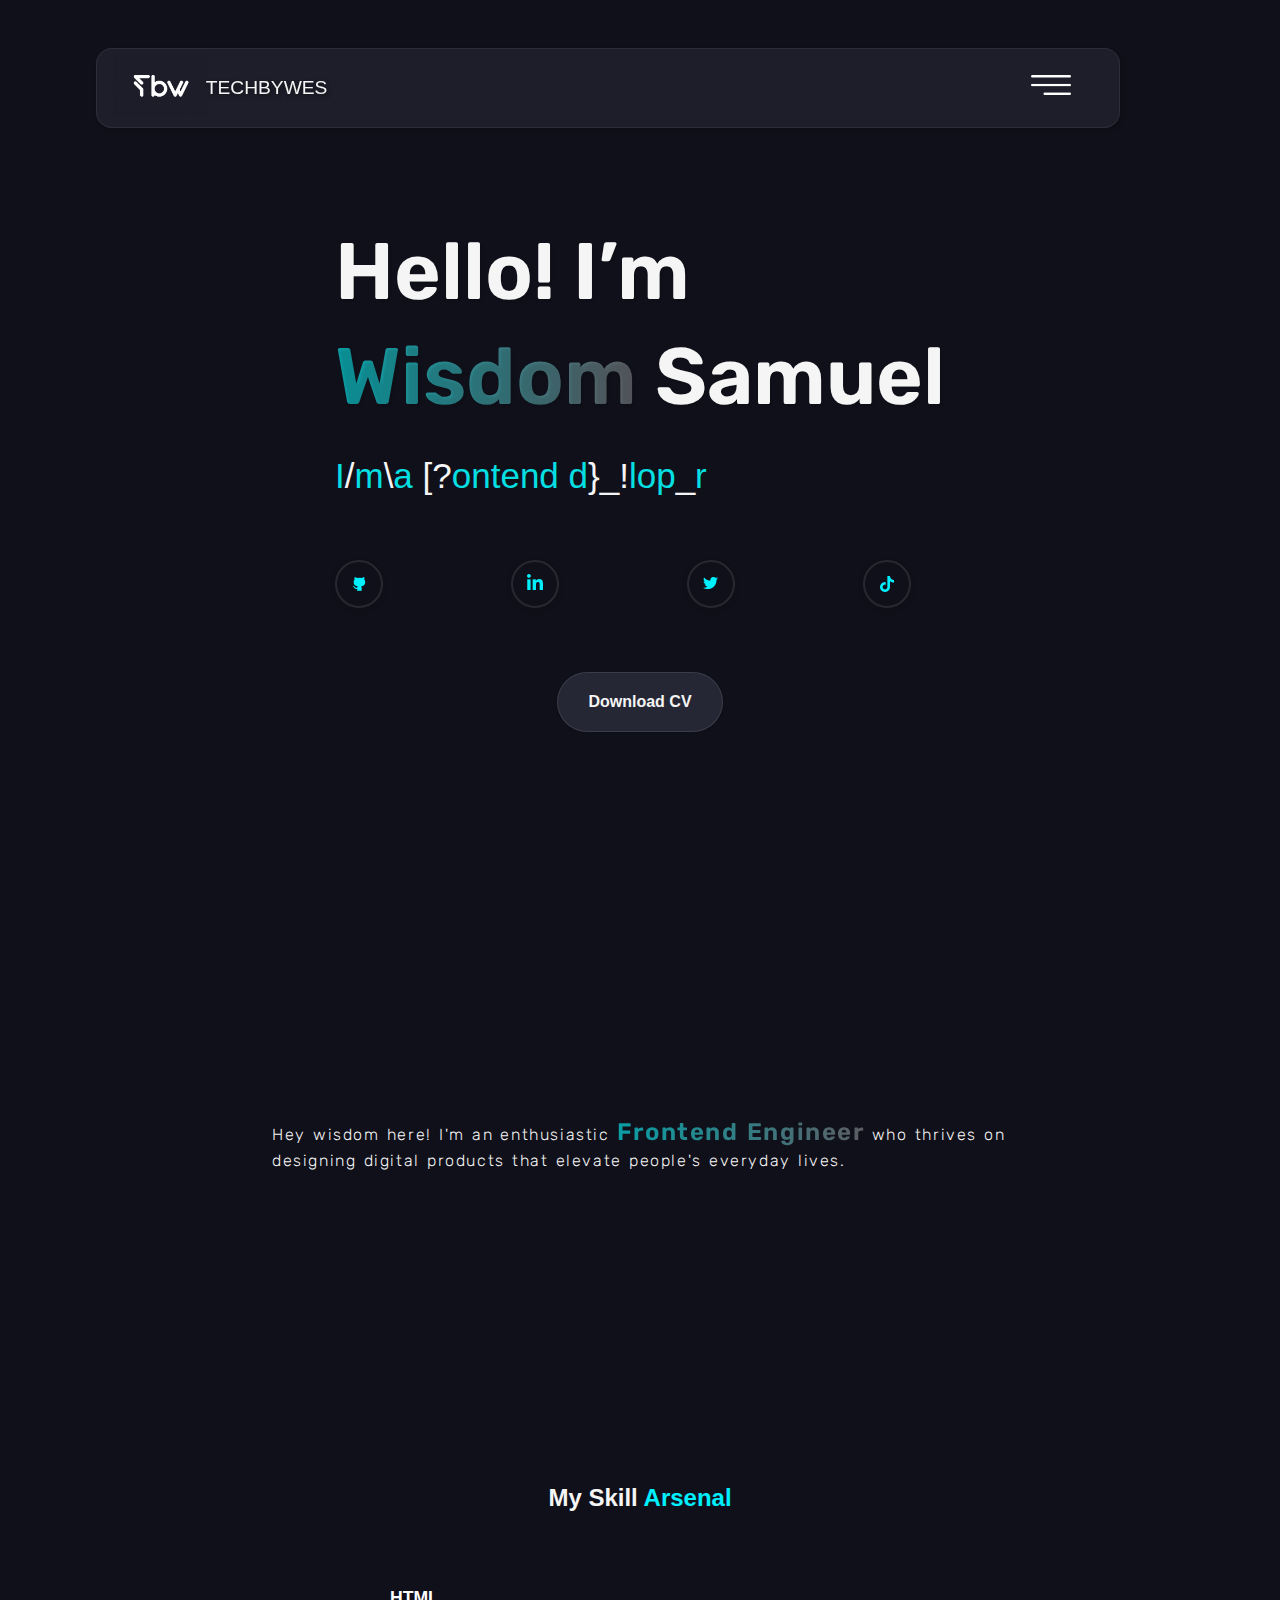
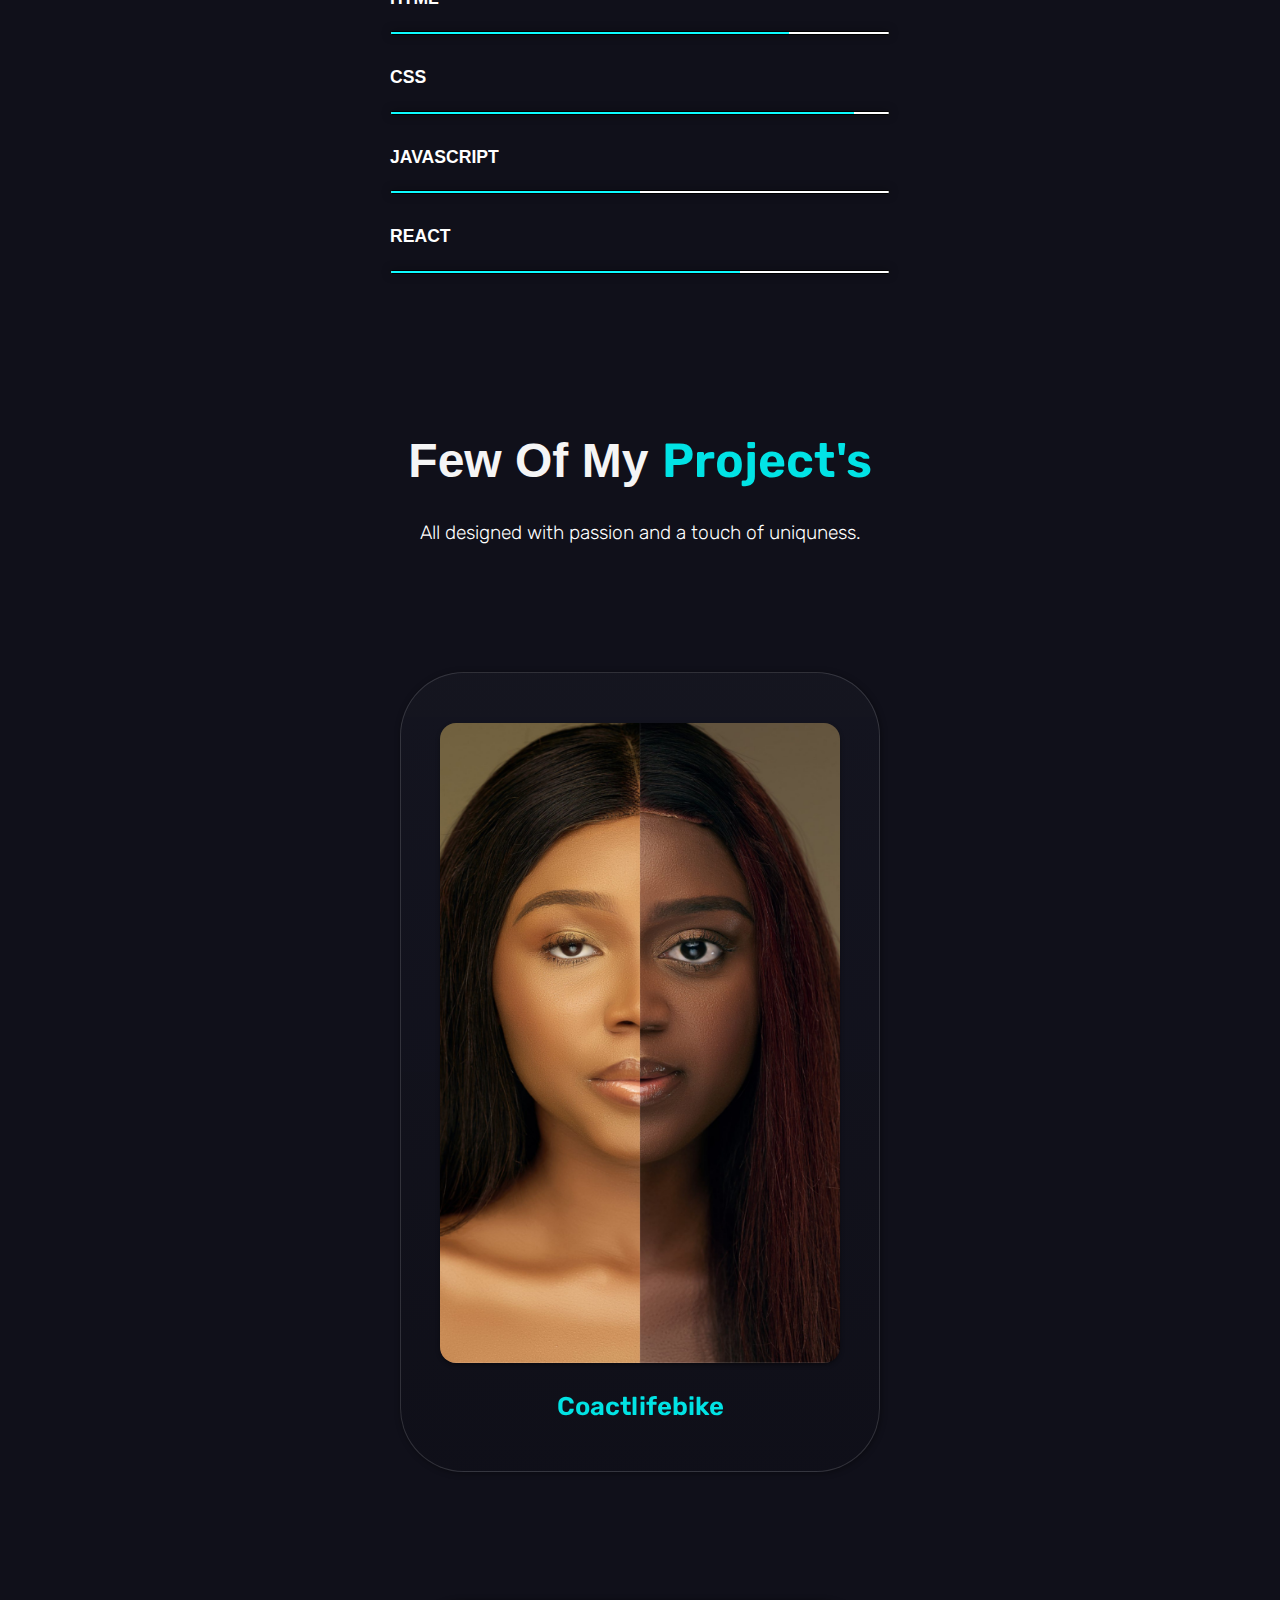
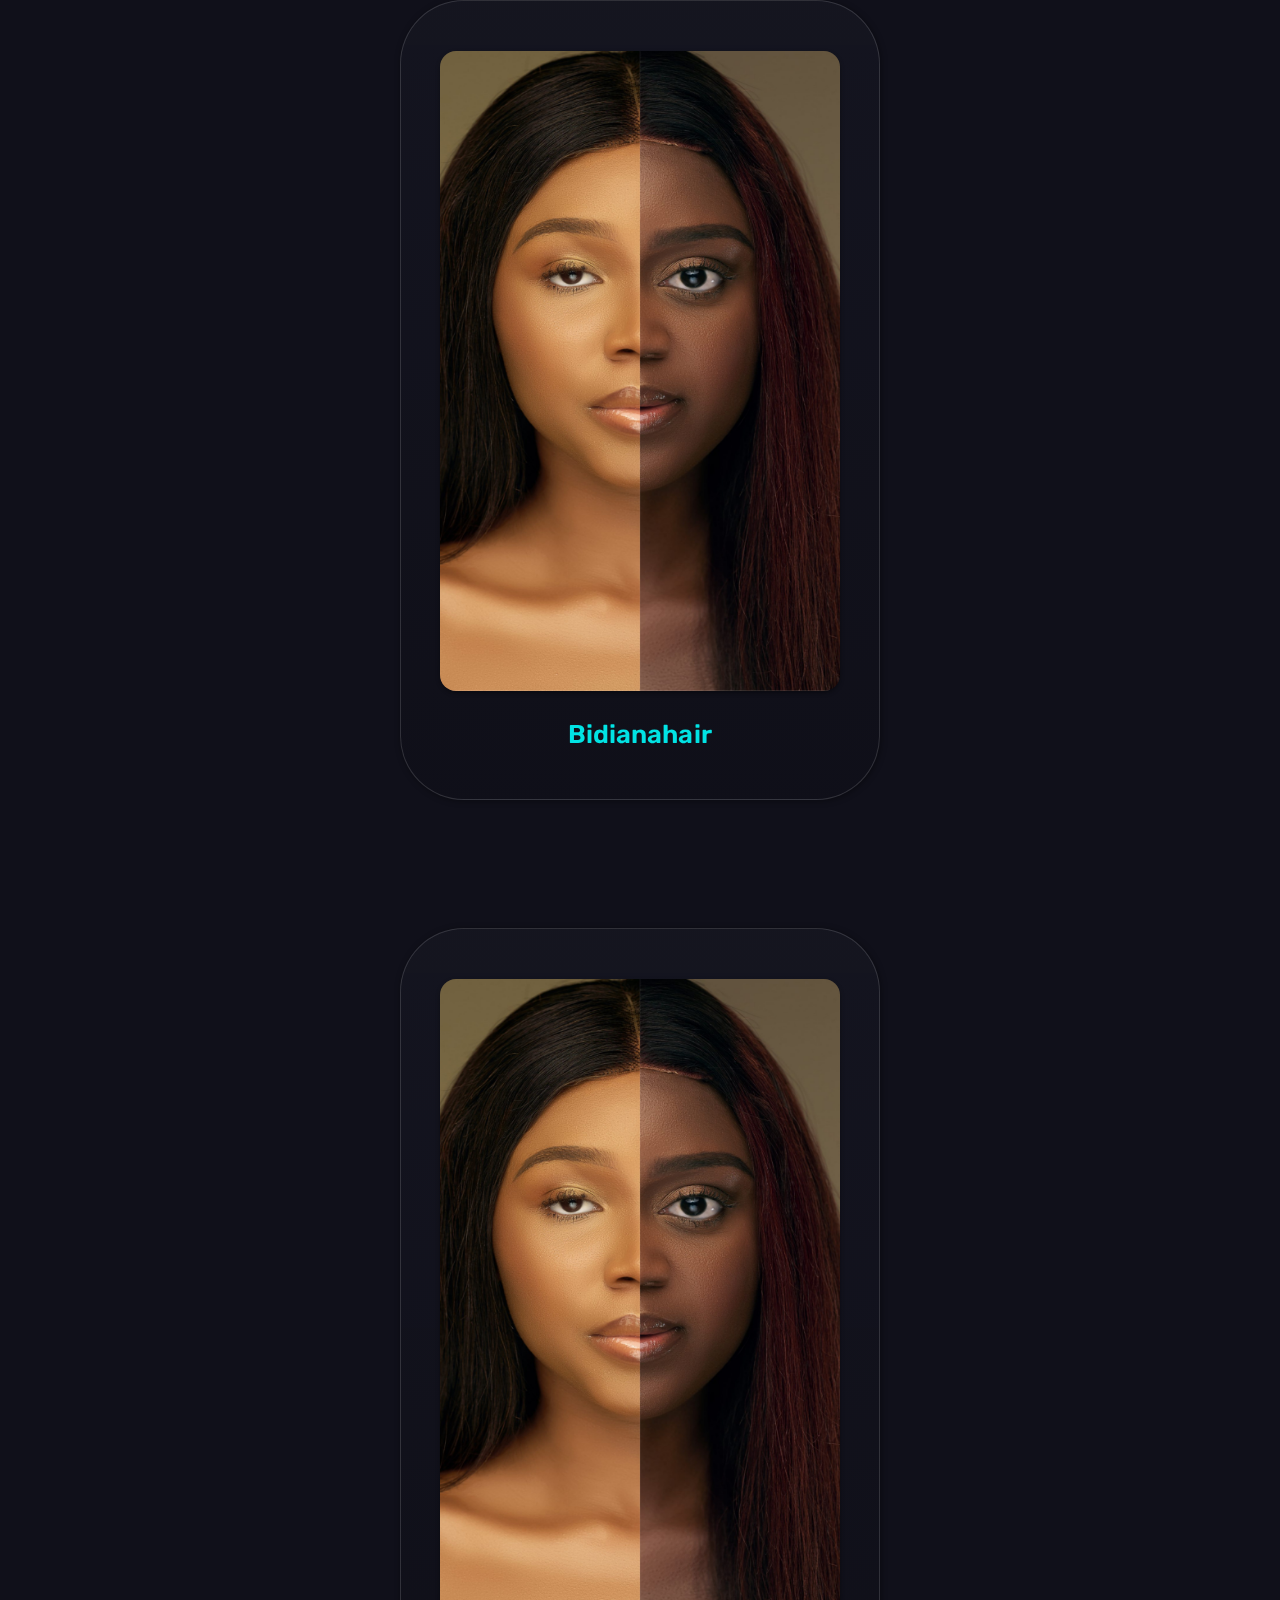
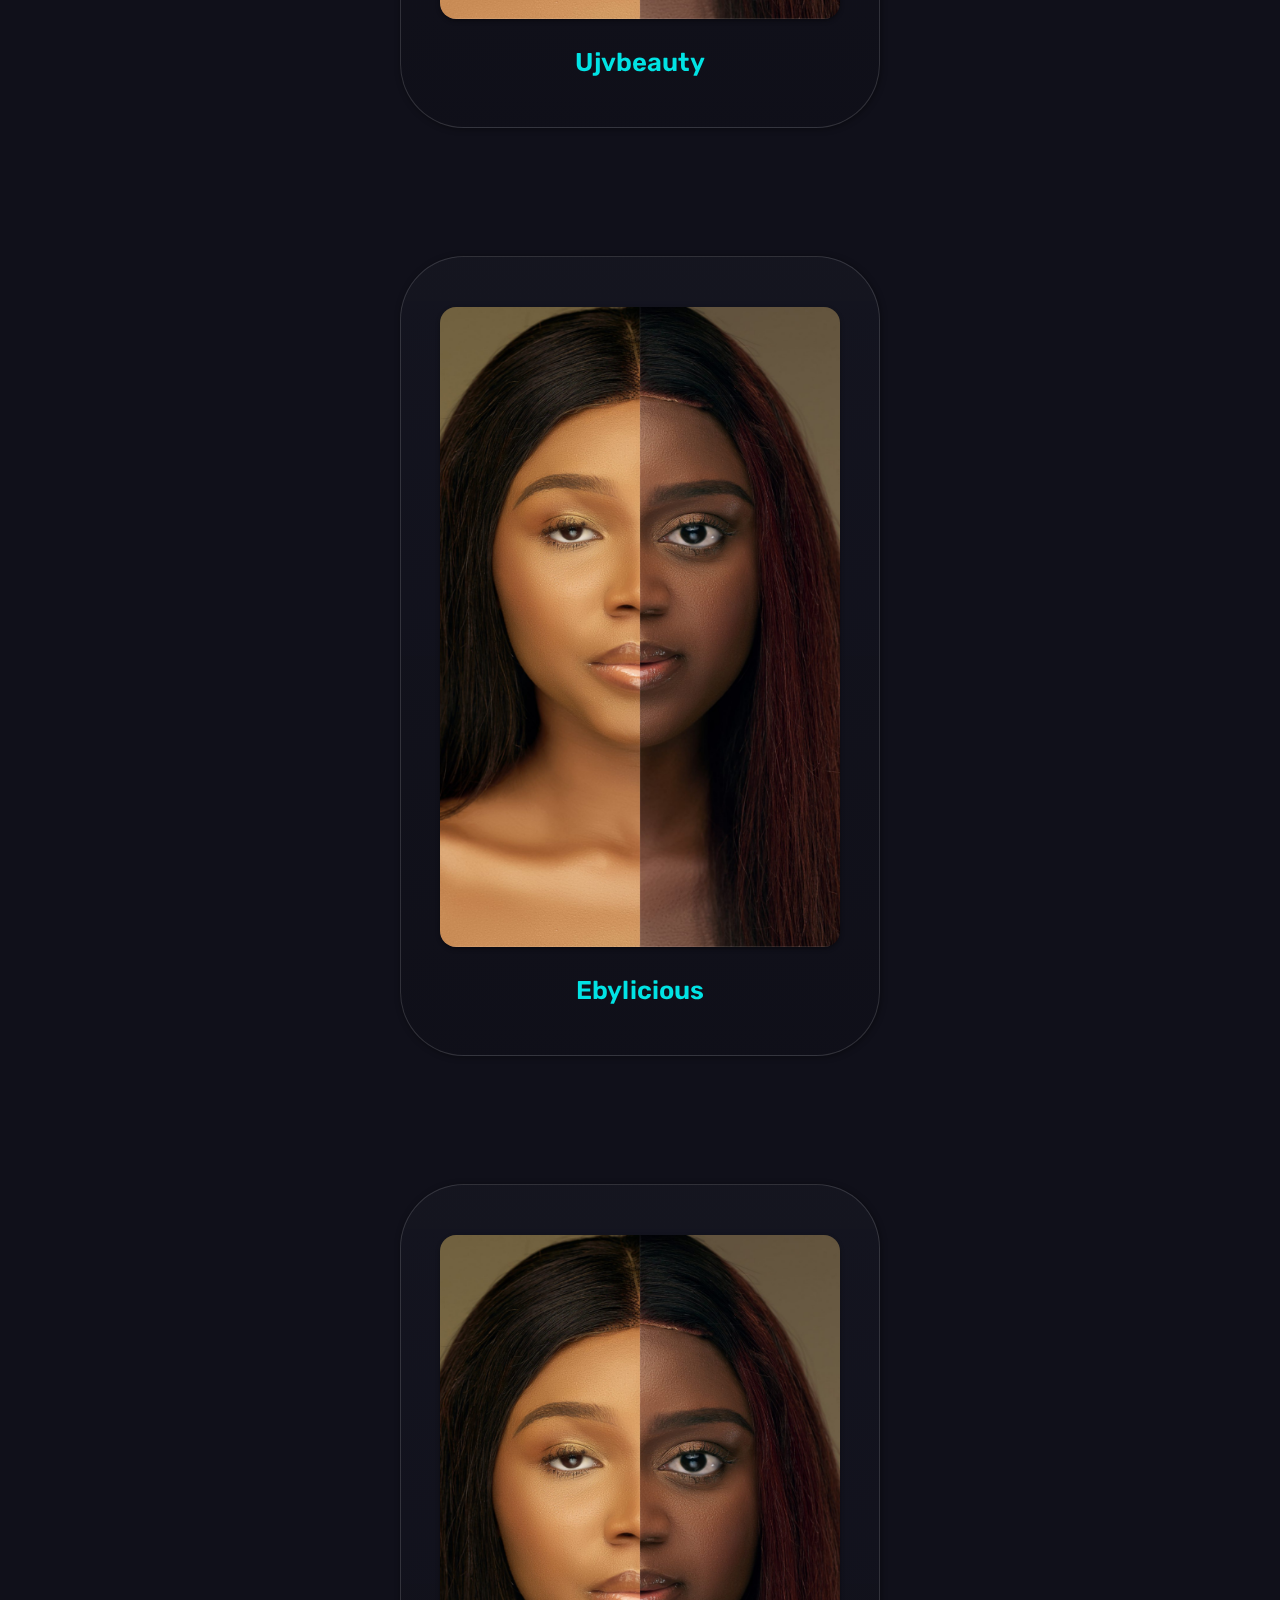
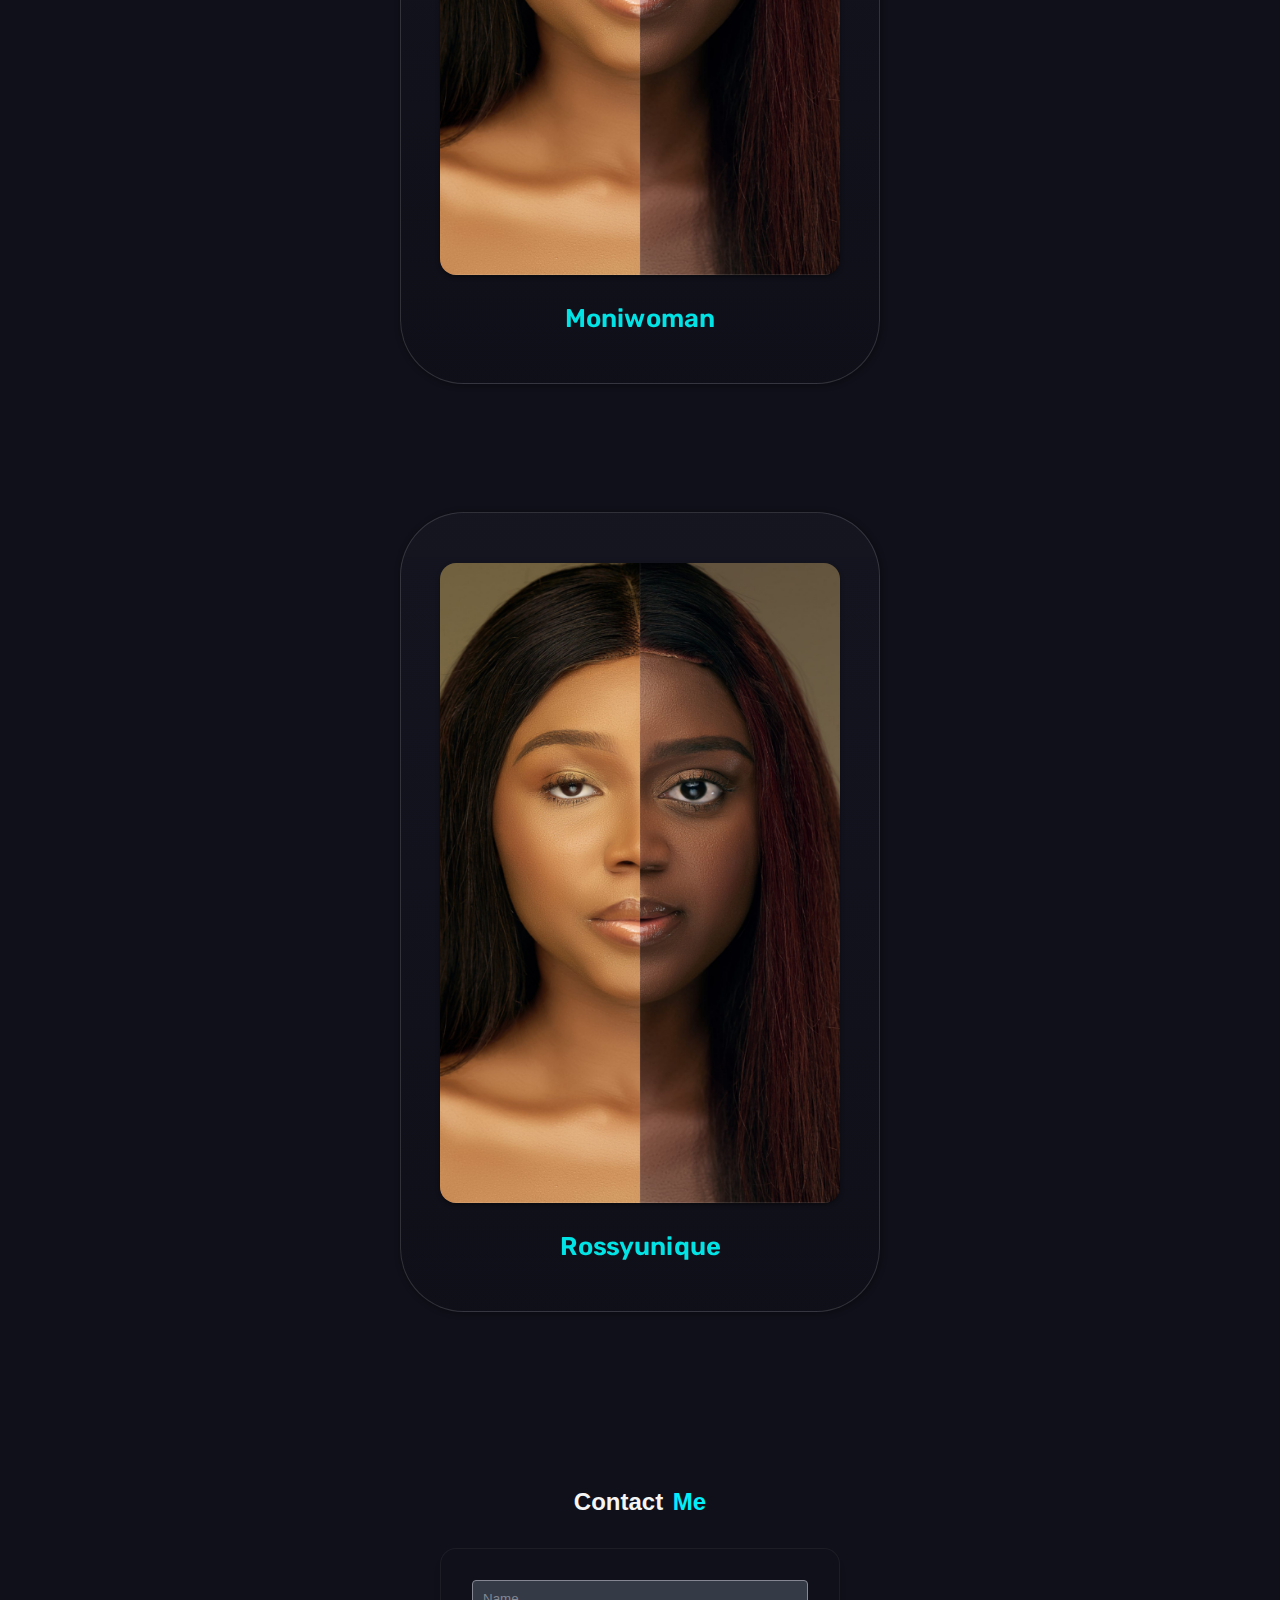
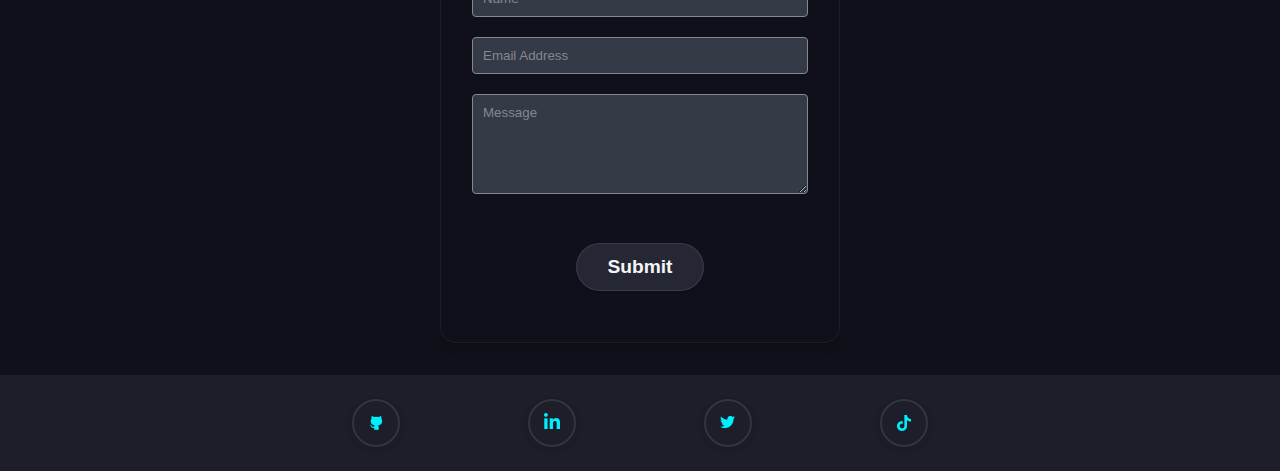
==== commit b58f7ee1: "updated media queries" ====
--- a/HTML/index.html
+++ b/HTML/index.html
@@ -9,22 +9,28 @@
       href="https://fonts.googleapis.com/css?family=Lato"
       rel="stylesheet"
     />
-    <link rel="preconnect" href="https://fonts.googleapis.com">
-<link rel="preconnect" href="https://fonts.gstatic.com" crossorigin>
-<link href="https://fonts.googleapis.com/css2?family=Rubik:wght@300;600&display=swap" rel="stylesheet">
+    <link rel="preconnect" href="https://fonts.googleapis.com" />
+    <link rel="preconnect" href="https://fonts.gstatic.com" crossorigin />
+    <link
+      href="https://fonts.googleapis.com/css2?family=Rubik:wght@300;600&display=swap"
+      rel="stylesheet"
+    />
 
     <title>TechbyWes</title>
   </head>
   <body>
     <!-- BODY STARTS FROM HERE -->
-    <header class="header_container">
-      <nav class="nav_container">
-        <div class="logo_menu_c0ntainer">
+    <header class="header_container ">
+      <nav class="nav_container ">
+        <div class="logo_menu_c0ntainer ">
           <div class="logo_conatiner">
+            <div class="logo_logo-text_div">
+              
+            </div>
+            <a href="#"><img src="../images/quality.png" class="logo_im" /></a>
             <h1 class="logo_text">
               <a href="#"></a>
-              TechbyWes
-              <!-- <img src="../images/quality.png" class="logo_im" /> -->
+              TECHBYWES
             </h1>
 
             <!-- MOBILE MENU ICON STARTS HERE -->
@@ -66,7 +72,9 @@
       <div class="Hero_wrapper">
         <div class="left_side_container">
           <h2 class="hello_text">Hello! I’m</h2>
-          <h1 class="name_text"> <span class="wisdom_text changing-color">Wisdom</span>  Samuel</h1>
+          <h1 class="name_text">
+            <span class="wisdom_text changing-color">Wisdom</span> Samuel
+          </h1>
 
           <div class="container">
             <div class="text"></div>
@@ -117,7 +125,10 @@
           <!-- <h3 class="frontend_text">Frontend Developer</h3> -->
 
           <p class="paragraph2_text">
-            Hey wisdom here! I'm an enthusiastic <span class="enginner_text">Frontend Engineer</span> who thrives on designing digital products that elevate people's everyday lives.
+            Hey wisdom here! I'm an enthusiastic
+            <span class="enginner_text changing-color2">Frontend Engineer</span>
+            who thrives on designing digital products that elevate people's
+            everyday lives.
           </p>
           <!-- <button class="read_more_btn">Read More</button> -->
         </div>
@@ -125,7 +136,7 @@
     </section>
     <section id="Services" class="ourServices_wrapper">
       <h2 class="our_services_text">
-       Few Of My <span class="ourservices_span">Skills</span>
+        My Skill <span class="ourservices_span">Arsenal</span>
       </h2>
       <div class="containers_div">
         <!-- SKILLS BAR STARTS FROM HERE -->
@@ -193,11 +204,12 @@
     </section>
     <section id="Portfolio" class="latestproject_div">
       <h1 class="latestproject_text">
-       Few Of My  <span class="latest_project_span"> Project's</span>
+        Few Of My <span class="latest_project_span changing-color4"> Project's</span>
       </h1>
-      <div class="div_1_6_container ">
-        <div class="images_123_div ">
-          <div class="div_1  effect-duke add_me">
+      <p class="project_description">All designed with passion and a touch of uniquness.</p>
+      <div class="div_1_6_container">
+        <div class="images_123_div">
+          <div class="div_1 effect-duke add_me">
             <a href="https://coactlifebike.com/"
               ><img
                 src="../images/coactlife.jpg"
@@ -205,24 +217,24 @@
                 id="coactlife"
                 class="projects_image"
             /></a>
-            <h2 class="sites_text">Coactlifebike</h2>
-            <p
-              ><a href="https://coactlifebike.com/" class="visit_site_text"
-                >VISIT WEBSITE</a
-              ></p
-            >
+            <h2 class="sites_text changing-color3">Coactlifebike</h2>
+            <p>
+              <a href="https://coactlifebike.com/" class="visit_site_text"
+                >VISIT WEBSITE</a
+              >
+            </p>
           </div>
 
           <div class="div_2 effect-duke add_me">
             <a href="https://bidianahair.com/" id="bidiana">
               <img src="../images/coactlife.jpg" alt="" class="projects_image"
             /></a>
-            <h2 class="sites_text">Bidianahair</h2>
-            <p
-              ><a href="https://bidianahair.com/" class="visit_site_text"
-                >VISIT WEBSITE</a
-              ></p
-            >
+            <h2 class="sites_text changing-color3">Bidianahair</h2>
+            <p>
+              <a href="https://bidianahair.com/" class="visit_site_text"
+                >VISIT WEBSITE</a
+              >
+            </p>
           </div>
           <div class="div_3 effect-duke add_me">
             <a href="https://ujvbeauty.com/">
@@ -232,12 +244,12 @@
                 alt=""
                 class="projects_image"
             /></a>
-            <h2 class="sites_text">Ujvbeauty</h2>
-            <p
-              ><a href="https://ujvbeauty.com/" class="visit_site_text"
-                >VISIT WEBSITE</a
-              ></p
-            >
+            <h2 class="sites_text changing-color3">Ujvbeauty</h2>
+            <p>
+              <a href="https://ujvbeauty.com/" class="visit_site_text"
+                >VISIT WEBSITE</a
+              >
+            </p>
           </div>
         </div>
         <div class="image_456_div">
@@ -250,27 +262,12 @@
                 class="projects_image"
             /></a>
 
-            <h2 class="sites_text">Ebylicious</h2>
-            <p
-              ><a href="https://ebylicious.com/" class="visit_site_text"
-                >VISIT WEBSITE</a
-              ></p
-            >
-          </div>
-          <div class="div_5 effect-duke add_me">
-            <a href="https://rossyunique.com/"
-              ><img
-                id="addeffect"
-                src="../images/coactlife.jpg"
-                alt=""
-                class="projects_image"
-            /></a>
-            <h2 class="sites_text">Moniwoman</h2>
-            <p
-              ><a href="https://moniwoman.com/" class="visit_site_text"
-                >VISIT WEBSITE</a
-              ></p
-            >
+            <h2 class="sites_text changing-color3">Ebylicious</h2>
+            <p>
+              <a href="https://ebylicious.com/" class="visit_site_text"
+                >VISIT WEBSITE</a
+              >
+            </p>
           </div>
           <div class="div_6 effect-duke add_me">
             <a href="https://rossyunique.com/"
@@ -280,19 +277,35 @@
                 alt=""
                 class="projects_image"
             /></a>
-            <h2 class="sites_text">Rossyunique</h2>
-            <p
-              ><a href="https://rossyunique.com/" class="visit_site_text"
-                >VISIT WEBSITE</a
-              ></p
-            >
+            <h2 class="sites_text changing-color3">Moniwoman</h2>
+            <p>
+              <a href="https://moniwoman.com/" class="visit_site_text"
+                >VISIT WEBSITE</a
+              >
+            </p>
+          </div>
+          <div class="div_6 effect-duke add_me">
+            <a href="https://rossyunique.com/"
+              ><img
+                id="addeffect"
+                src="../images/coactlife.jpg"
+                alt=""
+                class="projects_image"
+            /></a>
+            <h2 class="sites_text changing-color3">Rossyunique</h2>
+            <p>
+              <a href="https://rossyunique.com/" class="visit_site_text"
+                >VISIT WEBSITE</a
+              >
+            </p>
           </div>
         </div>
       </div>
     </section>
     <section id="Contact" class="form_section_div">
       <h2 class="contact_me_tex">
-        Contact <p class="contactme_span">Me</p>
+        Contact
+        <p class="contactme_span">Me</p>
       </h2>
 
       <div class="form-container">
--- a/CSS/style.css
+++ b/CSS/style.css
@@ -2,6 +2,7 @@
 *::before,
 *::after {
   box-sizing: border-box;
+  scroll-behavior: smooth;
 }
 * {
   padding: 0;
@@ -14,16 +15,12 @@
   scroll-snap-type: y mandatory;
 }
 
-.mobile_menu_icon_div {
-  display: none;
-}
-
 .header_container {
   padding-top: 3rem;
-  padding-bottom: 6rem;
+  padding-bottom: 3rem;
   background: #10101a;
   width: 100%;
-  height: 100vh;
+  height: 55rem!important;
   padding-left: 6rem;
   padding-right: 6rem;
 }
@@ -31,6 +28,7 @@
 .logo_menu_c0ntainer {
   display: flex;
   justify-content: space-between;
+  border: 0.1px solid rgba(245, 245, 245, 0.078);
 }
 
 .logo_text {
@@ -73,6 +71,7 @@
   justify-content: space-between;
   align-items: center;
   margin-top: 4rem;
+  padding-bottom: 26rem!important;
 }
 .hello_text,
 .name_text,
@@ -151,7 +150,7 @@
 
 .hello_text,
 .name_text {
-  font-size: 3rem;
+  font-size: 5rem!important;
 }
 
 .hello_text,
@@ -190,7 +189,7 @@
 .twitter_logo_div:hover,
 .tiktok_logo_div:hover {
   transform: scale(1.1);
-  border: 1px solid #06dfe2;
+  border: 4px solid #06dfe2;
   box-shadow: 0 2px 6px rgba(0, 0, 0, 0.1);
 }
 
@@ -209,10 +208,12 @@
 }
 
 .cv_btn {
-  margin-top: 0.4rem;
-  padding-left: 40px;
-  padding-right: 40px;
-  height: 70px;
+  display: block;
+  margin: 0 auto;
+  margin-top: 4rem;
+  padding-left: 30px;
+  padding-right: 30px;
+  height: 60px;
   line-height: 50px;
   border: none;
   border-radius: 50px;
@@ -256,6 +257,7 @@
 
 .section_container {
   background: #2a2c39;
+  padding-bottom: 20rem;
 }
 
 .innerSection_container {
@@ -291,29 +293,6 @@
   border-bottom-right-radius: 4rem;
 }
 
-.read_more_btn {
-  margin-top: 3rem;
-  padding-left: 40px;
-  padding-right: 40px;
-  height: 70px;
-  line-height: 50px;
-  border: none;
-  border-radius: 50px;
-  font-weight: bold;
-  font-size: 1rem;
-  color: whitesmoke;
-  cursor: pointer;
-  border: 0.1px solid rgba(255, 249, 249, 0.107);
-  background-color: #252734;
-  transition: transform 0.9s ease;
-  box-shadow: 0 1px 2px rgba(0, 0, 0, 0.126);
-}
-
-.read_more_btn:hover {
-  transform: scale(1.1);
-  border: 1px solid rgba(0, 0, 0, 0.183);
-  box-shadow: 0 2px 6px rgba(0, 0, 0, 0.1);
-}
 
 .read_more_btn:focus {
   outline: none;
@@ -454,15 +433,6 @@
   gap: 2rem;
 }
 
-.projects_image {
-  padding-top: 0.4rem;
-  width: 300px;
-  margin: 0.9rem;
-  margin-bottom: 2.6rem;
-  border-radius: 1rem;
-  box-shadow: 0 2px 4px rgba(0, 0, 0, 0.4);
-}
-
 .div_1,
 .div_2,
 .div_3,
@@ -474,7 +444,7 @@
   background-color: rgba(245, 245, 245, 0);
   width: 20rem;
   height: 16rem;
-  border-radius: 1rem;
+  border-radius: 3rem;
   padding-left: 3rem;
   padding-right: 3rem;
   box-shadow: 0 0 0.1px #000000, 0 0 0.1px #000000, 0 0 4px #000000,
@@ -784,7 +754,7 @@
 
 /* snap scroll starts from here */
 
-#About,
+/* #About,
 #Services,
 #Portfolio,
 #Contact {
@@ -802,220 +772,12 @@
     transform: translateX(0);
     opacity: 1;
   }
-}
+} */
 
 /* MEDIA QUERIES STARTS FROM HERE */
 /* Extra Small Devices (Phones) */
 
 @media screen and (max-width: 320px) {
-  /* *,
-  *::before,
-  *::after {
-    box-sizing: border-box;
-  }
-
-  .header_container {
-    height: 100%;
-    width: 100%;
-  }
-
-  .menu_ul {
-    scroll-snap-align: start;
-    opacity: 1;
-    animation: slideDownAnimation 1s ease-in-out;
-  }
-
-  @keyframes slideDownAnimation {
-    0% {
-      transform: translatey(-100%);
-      opacity: 0;
-    }
-    100% {
-      transform: translateY(10);
-      opacity: 1;
-    }
-  }
-
-  .mobile_menu_icon_div {
-    display: flex;
-    margin-top: -0.2rem;
-    margin-left: 3rem;
-  }
-  #menu_open,
-  #menu_close {
-    margin-top: 0.1rem;
-    width: 2.2rem;
-  }
-  .menu_a {
-    display: flex;
-    padding-top: 1rem;
-    font-size: 1.3rem;
-  }
-
-  .logo_icon {
-    width: 1.7rem;
-    margin-top: -0.2rem;
-    margin-right: -2rem;
-    cursor: pointer;
-  }
-
-  .logo_icon2 {
-    width: 1.7rem;
-    margin-top: -0.2rem;
-    margin-right: -2rem;
-    cursor: pointer;
-  }
-
-  .logo_text {
-    margin-left: 0.4rem;
-    white-space: nowrap;
-    font-size: 1.4rem;
-  }
-
-  .logo_menu_c0ntainer {
-    display: block;
-    margin-top: -1.2rem;
-  }
-
-  .logo_conatiner {
-    display: flex;
-    margin-left: -4.6rem;
-    font-size: 0.9rem;
-    gap: 2rem;
-  }
-  .menu_ul {
-    display: flex;
-    flex-direction: column;
-    margin-top: 2rem;
-    font-size: 2rem;
-    padding-bottom: 4rem;
-  }
-
-  .hidden {
-    display: none;
-  }
-
-  .Hero_wrapper {
-    display: flex;
-    flex-direction: column;
-  }
-
-  .hello_text {
-    font-size: 2rem;
-    text-align: center;
-  }
-
-  .name_text {
-    font-size: 2.1rem;
-    white-space: nowrap;
-    text-align: center;
-  }
-
-  .developer_text,
-  .developer_text2 {
-    font-size: 1.2rem;
-    white-space: nowrap;
-    text-align: ce;
-  }
-  .logos_div {
-    display: flex;
-    justify-content: center;
-    align-items: center;
-  }
-
-  .github_logo_div,
-  .linkiden_logo_div,
-  .twitter_logo_div,
-  .tiktok_logo_div {
-    width: 3rem;
-    height: 3rem;
-  }
-
-  .cv_btn {
-    display: block;
-    margin: 0 auto;
-    margin-bottom: 2rem;
-  }
-
-  .right_side_container {
-    display: none;
-  }
-
-  .right_side_container {
-    width: 18rem;
-    height: 18rem;
-  }
-
-  .Hero_imge {
-    width: 18rem;
-  }
-
-  .innerSection_container {
-    display: flex;
-    flex-direction: column;
-  }
-
-  .leftImage_container {
-    display: flex;
-    margin: 0 auto;
-    width: 65vw !important;
-  }
-  .images_123_div,
-  .image_456_div {
-    display: flex;
-    flex-direction: column;
-  }
-  .righttext_andbutton_container {
-    display: block;
-    text-align: center;
-    margin-top: 2rem;
-    margin-left: -0.4rem;
-  }
-  .paragraph2_text {
-    padding-left: 7.4rem;
-    padding-right: 7.4rem;
-    font-size: 1.2rem;
-    line-height: 1.6rem;
-    margin-top: 1.2rem;
-  }
-  .leftImage_container {
-    width: 60%;
-    height: 230px;
-  }
-  .div_1,
-  .div_2,
-  .div_3,
-  .div_4,
-  .div_5,
-  .div_6 {
-    width: 90%;
-    height: 230px;
-  }
-  .projects_image {
-    width: 260px;
-  }
-
-  .about_me_text,
-  .me_span {
-    font-size: 2.2rem;
-  }
-
-  .frontend_text {
-    font-size: 1.6rem;
-  }
-
-  .skills > li {
-    font-size: 1.2rem;
-  }
-
-  .our_services_text,
-  .latestproject_text,
-  .contact_me_tex {
-    font-size: 1.9rem !important;
-  } */
-}
-
-@media screen and (min-width: 321px) and (max-width: 360px) {
   /* ANIMATION STARTS HERE */
 
   html,
@@ -1056,12 +818,10 @@
   }
 
   .logo_menu_c0ntainer {
-    border-radius: 1rem;
-    padding-top: 0.8rem;
-    padding-bottom: 0.8rem;
+    border-radius: 1.5rem;
+    height: 4rem;
     position: fixed;
     width: 80%;
-
     box-shadow: 2px 2px 4px rgba(0, 0, 0, 0.2);
     background: rgba(42, 43, 56, 0.5);
     -webkit-backdrop-filter: blur(104px);
@@ -1115,13 +875,15 @@
     margin-left: 6rem;
   }
   #menu_open {
-    margin-top: 0.1rem;
-    width: 1.6rem;
+    margin-top: rem;
+    width: 1.8rem;
+    margin-left: -3rem;
   }
 
   #menu_close {
     margin-top: 0.1rem;
     width: 1rem;
+    margin-left: -3.2rem;
   }
   .menu_a {
     display: flex;
@@ -1142,23 +904,53 @@
     margin-right: -2rem;
     cursor: pointer;
   }
+  .logo_im {
+    width: 5rem;
+    margin-left: 3rem;
+    cursor: pointer;
+  }
 
   .logo_text {
-    margin-left: 1rem;
+    display: flex;
+    align-items: center;
     white-space: nowrap;
-    font-size: 1rem;
-    margin-left: 5rem;
-  }
-
-  .logo_menu_c0ntainer {
-    display: block;
-    margin-top: -1.2rem;
+    font-size: 0.6rem;
+    font-weight: lighter;
+    margin-left: -2.6rem;
+    -webkit-animation: slide-in-left 0.5s cubic-bezier(0.25, 0.46, 0.45, 0.94)
+      both;
+    animation: slide-in-left 0.5s cubic-bezier(0.25, 0.46, 0.45, 0.94) both;
+  }
+
+  @-webkit-keyframes slide-in-left {
+    0% {
+      -webkit-transform: translateX(-1000px);
+      transform: translateX(-1000px);
+      opacity: 0;
+    }
+    100% {
+      -webkit-transform: translateX(0);
+      transform: translateX(0);
+      opacity: 1;
+    }
+  }
+  @keyframes slide-in-left {
+    0% {
+      -webkit-transform: translateX(-1000px);
+      transform: translateX(-1000px);
+      opacity: 0;
+    }
+    100% {
+      -webkit-transform: translateX(0);
+      transform: translateX(0);
+      opacity: 1;
+    }
   }
 
   .logo_conatiner {
     display: flex;
     align-items: center;
-    margin-left: -4.6rem;
+    margin-left: -5rem;
     font-size: 0.9rem;
     gap: 2rem;
   }
@@ -1215,7 +1007,11 @@
 
   .changing-color {
     animation: hue 8s infinite linear;
-    background-image: linear-gradient(90deg, #06fbff9b 0%, #06fbff9b 100%);
+    background-image: linear-gradient(
+      90deg,
+      #06fbff9b 0%,
+      rgba(255, 255, 255, 0.322) 100%
+    );
     -webkit-background-clip: text;
     background-clip: text;
     -webkit-text-fill-color: transparent;
@@ -1224,6 +1020,7 @@
     font-weight: 600;
     text-align: center;
   }
+
   /* WISDOM TEXT ANIMATION ENDS FROM HERE */
 
   .developer_text,
@@ -1245,6 +1042,958 @@
     height: 2rem;
   }
 
+  .github_logo_div {
+    -webkit-animation: bounce-in-top 1.1s both;
+    animation: bounce-in-top 1.1s both;
+  }
+
+  .linkiden_logo_div {
+    -webkit-animation: bounce-in-top 1.1s both;
+    animation: bounce-in-top 1.5s both;
+  }
+  .twitter_logo_div {
+    -webkit-animation: bounce-in-top 1.1s both;
+    animation: bounce-in-top 1.4s both;
+  }
+  .tiktok_logo_div {
+    -webkit-animation: bounce-in-top 1.1s both;
+    animation: bounce-in-top 1.7s both;
+  }
+
+  /* SOCIAL ICON ANIMATION STARTS FROM HERE */
+  @-webkit-keyframes bounce-in-top {
+    0% {
+      -webkit-transform: translateY(-500px);
+      transform: translateY(-500px);
+      -webkit-animation-timing-function: ease-in;
+      animation-timing-function: ease-in;
+      opacity: 0;
+    }
+    38% {
+      -webkit-transform: translateY(0);
+      transform: translateY(0);
+      -webkit-animation-timing-function: ease-out;
+      animation-timing-function: ease-out;
+      opacity: 1;
+    }
+    55% {
+      -webkit-transform: translateY(-65px);
+      transform: translateY(-65px);
+      -webkit-animation-timing-function: ease-in;
+      animation-timing-function: ease-in;
+    }
+    72% {
+      -webkit-transform: translateY(0);
+      transform: translateY(0);
+      -webkit-animation-timing-function: ease-out;
+      animation-timing-function: ease-out;
+    }
+    81% {
+      -webkit-transform: translateY(-28px);
+      transform: translateY(-28px);
+      -webkit-animation-timing-function: ease-in;
+      animation-timing-function: ease-in;
+    }
+    90% {
+      -webkit-transform: translateY(0);
+      transform: translateY(0);
+      -webkit-animation-timing-function: ease-out;
+      animation-timing-function: ease-out;
+    }
+    95% {
+      -webkit-transform: translateY(-8px);
+      transform: translateY(-8px);
+      -webkit-animation-timing-function: ease-in;
+      animation-timing-function: ease-in;
+    }
+    100% {
+      -webkit-transform: translateY(0);
+      transform: translateY(0);
+      -webkit-animation-timing-function: ease-out;
+      animation-timing-function: ease-out;
+    }
+  }
+  @keyframes bounce-in-top {
+    0% {
+      -webkit-transform: translateY(-500px);
+      transform: translateY(-500px);
+      -webkit-animation-timing-function: ease-in;
+      animation-timing-function: ease-in;
+      opacity: 0;
+    }
+    38% {
+      -webkit-transform: translateY(0);
+      transform: translateY(0);
+      -webkit-animation-timing-function: ease-out;
+      animation-timing-function: ease-out;
+      opacity: 1;
+    }
+    55% {
+      -webkit-transform: translateY(-65px);
+      transform: translateY(-65px);
+      -webkit-animation-timing-function: ease-in;
+      animation-timing-function: ease-in;
+    }
+    72% {
+      -webkit-transform: translateY(0);
+      transform: translateY(0);
+      -webkit-animation-timing-function: ease-out;
+      animation-timing-function: ease-out;
+    }
+    81% {
+      -webkit-transform: translateY(-28px);
+      transform: translateY(-28px);
+      -webkit-animation-timing-function: ease-in;
+      animation-timing-function: ease-in;
+    }
+    90% {
+      -webkit-transform: translateY(0);
+      transform: translateY(0);
+      -webkit-animation-timing-function: ease-out;
+      animation-timing-function: ease-out;
+    }
+    95% {
+      -webkit-transform: translateY(-8px);
+      transform: translateY(-8px);
+      -webkit-animation-timing-function: ease-in;
+      animation-timing-function: ease-in;
+    }
+    100% {
+      -webkit-transform: translateY(0);
+      transform: translateY(0);
+      -webkit-animation-timing-function: ease-out;
+      animation-timing-function: ease-out;
+    }
+  }
+
+  /* SOCIAL ICON ANIMATION ENDS FROM HERE */
+
+  .cv_btn {
+    display: flex;
+    justify-content: center;
+    align-items: center;
+    margin: 0 auto;
+    margin-top: 4rem;
+    width: 10rem;
+    height: 3rem;
+    white-space: nowrap;
+    font: 0.4rem !important;
+    -webkit-animation: color-change-2x 2s linear infinite alternate both;
+    animation: color-change-2x 3s linear 1 alternate backwards;
+  }
+
+  @-webkit-keyframes color-change-2x {
+    0% {
+      background: #19dcea;
+    }
+    100% {
+      background: #796386;
+    }
+  }
+  @keyframes color-change-2x {
+    0% {
+      background: #19dcea;
+    }
+    100% {
+      background: #b22cff;
+    }
+  }
+
+  .right_side_container {
+    display: none;
+  }
+
+  .right_side_container {
+    width: 18rem;
+    height: 18rem;
+  }
+
+  .Hero_imge {
+    width: 18rem;
+  }
+
+  .innerSection_container {
+    display: flex;
+    margin-top: 4rem;
+    flex-direction: column;
+    height: 100%;
+  }
+  .header_container {
+    padding-bottom: 35rem;
+  }
+
+  .section_container {
+    display: flex;
+    justify-content: center;
+    height: 60%;
+    margin-bottom: -10rem;
+  }
+
+  .leftImage_container {
+    display: flex;
+    margin: 0 auto;
+    width: 65vw !important;
+  }
+  .images_123_div,
+  .image_456_div {
+    display: flex;
+    flex-direction: column;
+  }
+
+  .leftImage_container {
+    width: 60%;
+    height: 230px;
+    display: none;
+  }
+  .div_1,
+  .div_2,
+  .div_3,
+  .div_4,
+  .div_5,
+  .div_6 {
+    width: 80%;
+    height: 30rem;
+    display: flex;
+    flex-direction: column;
+    align-items: center;
+    border-radius: 2.5rem;
+    background: -webkit-gradient(
+      linear,
+      left top,
+      left bottom,
+      from(rgba(35, 37, 49, 0.5)),
+      to(rgba(15, 15, 24, 0.5))
+    );
+    background: -webkit-linear-gradient(
+      top,
+      rgba(35, 37, 49, 0.5),
+      rgba(15, 15, 24, 0.5)
+    );
+    background: linear-gradient(
+      180deg,
+      rgba(35, 37, 49, 0.251),
+      rgba(15, 15, 24, 0.288)
+    );
+
+    -webkit-box-sizing: border-box;
+    box-sizing: border-box;
+    -webkit-backdrop-filter: blur(54px);
+    backdrop-filter: blur(54px);
+    border: 0.1px solid rgba(245, 245, 245, 0.078);
+
+    box-shadow: 1px 1px 6px rgba(0, 0, 0, 0.4);
+  }
+  .projects_image {
+    width: 210px;
+    height: 350px;
+  }
+
+  .projects_image {
+    margin-bottom: 3rem;
+    border-radius: 1rem;
+    box-shadow: 0 2px 4px rgba(0, 0, 0, 0.4);
+  }
+
+  /* stars here */
+  .projects_image {
+    position: relative;
+    display: inline-block;
+  }
+  .projects_image:before {
+    content: "";
+    position: absolute;
+    width: 100%;
+    height: 100%;
+    opacity: 0;
+    transition: opacity 0.3s ease;
+    z-index: -1;
+  }
+
+  .projects_image:hover:before {
+    opacity: 1;
+  }
+
+  .visit_site_text {
+    position: absolute;
+    top: 50%;
+    left: 50%;
+    transform: translate(-50%, -50%);
+    color: white;
+    font-size: 20px;
+    opacity: 0;
+    transition: opacity 0.3s ease;
+
+    background-color: rgba(0, 0, 0, 0.299);
+    transition: opacity 0.3s ease;
+    white-space: nowrap;
+    padding: 8px 8px;
+    border-radius: 5px;
+    box-shadow: 0 2px 5px rgba(0, 0, 0, 0.3);
+
+    -webkit-box-sizing: border-box;
+    box-sizing: border-box;
+    -webkit-backdrop-filter: blur(54px);
+    backdrop-filter: blur(54px);
+  }
+
+  .div_1:hover .visit_site_text {
+    opacity: 1;
+    z-index: 1;
+  }
+
+  .div_2:hover .visit_site_text {
+    opacity: 1;
+  }
+  .div_3:hover .visit_site_text {
+    opacity: 1;
+  }
+  .div_4:hover .visit_site_text {
+    opacity: 1;
+  }
+  .div_5:hover .visit_site_text {
+    opacity: 1;
+  }
+  .div_6:hover .visit_site_text {
+    opacity: 1;
+  }
+
+  /* ends here */
+
+  /* PROJECT ANIMATION STARTS HERE */
+
+  .add_me.effect-duke img,
+  .add_me.effect-duke p {
+    -webkit-transition: opacity 0.35s, -webkit-transform 0.35s;
+    transition: opacity 0.35s, transform 0.35s;
+  }
+
+  .add_me.effect-duke:hover img {
+    opacity: 0.1;
+    transform: scale3d(1.1, 1.1, 1);
+  }
+
+  .add_me.effect-duke h2 {
+    -webkit-transition: -webkit-transform 0.35s;
+    transition: transform 0.35s;
+    -webkit-transform: scale3d(0.8, 0.8, 1);
+    transform: scale3d(0.8, 0.8, 1);
+    -webkit-transform-origin: 50% 100%;
+    transform-origin: 50% 100%;
+  }
+
+  .add_me.effect-duke p {
+    position: absolute;
+    width: 60%;
+    margin: 20px;
+    padding: 30px;
+    border: 1px solid #fff;
+    border-radius: 1rem;
+
+    box-shadow: 2px 2px 4px rgba(0, 0, 0, 0.2),
+      -1px -1px 6px rgba(255, 255, 255, 0.505);
+    text-transform: none;
+    font-size: 90%;
+    opacity: 0;
+    -webkit-transform: scale3d(0.8, 0.8, 1);
+    transform: scale3d(0.8, 0.8, 1);
+    -webkit-transform-origin: 50% -100%;
+    transform-origin: 50% -100%;
+  }
+
+  .add_me.effect-duke:hover h2,
+  .add_me.effect-duke:hover p {
+    opacity: 1;
+    -webkit-transform: scale3d(1, 1, 1);
+    transform: scale3d(1, 1, 1);
+  }
+  /* PROJECT ANIMATION ENDS HERE */
+
+  #addeffect,
+  #coactlife {
+    z-index: 1;
+    transition: all 0.3s ease;
+  }
+
+  #coactlife:hover {
+    filter: blur(4px) saturate(150%);
+  }
+
+  #bidiana:hover {
+    filter: blur(4px) saturate(150%);
+  }
+
+  #addeffect:hover {
+    filter: blur(4px) saturate(150%);
+  }
+
+  .sites_text {
+    color: white;
+    margin-top: -2rem;
+    font-size: 1.2rem;
+  }
+
+  .visit_site_text {
+    text-decoration: none;
+    color: white;
+    font-family: lato;
+    font-size: 0.9rem;
+    letter-spacing: 0.1rem;
+
+    position: absolute;
+    z-index: 1;
+    display: flex;
+    align-items: center;
+    justify-content: center;
+  }
+
+  .about_me_text,
+  .me_span {
+    font-size: 2.2rem;
+  }
+
+  .frontend_text {
+    font-size: 1.6rem;
+  }
+
+  .skills > li {
+    font-size: 0.7rem;
+  }
+
+  .our_services_text,
+  .latestproject_text,
+  .contact_me_tex {
+    font-size: 1rem !important;
+  }
+
+  .our_services_text {
+    margin-top: 2rem;
+    margin-bottom: -3rem;
+  }
+
+  .section_container {
+    background-color: #10101a;
+  }
+
+  .righttext_andbutton_container {
+    width: 20rem;
+    height: 15rem;
+    margin-top: -6rem;
+    padding-bottom: -4rem;
+  }
+  .about_me_text {
+    display: none;
+  }
+  .paragraph2_text {
+    font-size: 0.8rem;
+    line-height: 1rem;
+    padding: 0 2rem;
+    width: 20rem;
+    word-spacing: 0.1rem;
+
+    font-family: "Rubik", sans-serif;
+    font-weight: 300;
+  }
+
+  .enginner_text {
+    color: #06dfe2;
+  }
+
+  .changing-color2 {
+    animation: hue 8s infinite linear;
+    background-image: linear-gradient(
+      90deg,
+      #06fbff9b 0%,
+      rgba(255, 255, 255, 0.322) 100%
+    );
+    -webkit-background-clip: text;
+    background-clip: text;
+    -webkit-text-fill-color: transparent;
+    font-size: 0.8rem;
+    font-family: "Rubik", sans-serif;
+    font-weight: 600;
+    text-align: center;
+  }
+
+  .changing-color3 {
+    animation: hue 10s 10 linear backwards;
+    background-image: linear-gradient(90deg, #00ffffe2 0%, #00ffffe2 100%);
+    -webkit-background-clip: text;
+    background-clip: text;
+    -webkit-text-fill-color: transparent;
+    font-size: 1.6rem;
+    font-family: "Rubik", sans-serif;
+    font-weight: 600;
+    text-align: center;
+  }
+
+  .changing-color4 {
+    animation: hue 10s 10 linear backwards;
+    background-image: linear-gradient(90deg, #00ffffe2 0%, #00ffffe2 100%);
+    -webkit-background-clip: text;
+    background-clip: text;
+    -webkit-text-fill-color: transparent;
+    font-size: 1.5rem;
+    font-family: "Rubik", sans-serif;
+    font-weight: 600;
+    text-align: center;
+  }
+
+  .latestproject_text {
+    font-size: 1.5rem !important;
+  }
+  .project_description {
+    color: white;
+    text-align: center;
+    font-size: 0.7rem;
+    font-weight: lighter;
+    margin-bottom: 4rem;
+    font-family: "Rubik", sans-serif;
+  }
+  .ourServices_wrapper {
+    background-color: #10101a;
+    margin-top: 10rem;
+  }
+
+  .latestproject_div {
+    background-color: #10101a;
+  }
+
+  .form_section_div {
+    background-color: #10101a;
+  }
+
+  .logos_div {
+    margin-top: 2rem;
+  }
+  .footer_div {
+    display: flex;
+    justify-content: center;
+    align-items: center;
+    margin-bottom: -4rem;
+    margin-top: 2rem;
+    background: rgba(42, 43, 56, 0.5);
+    -webkit-backdrop-filter: blur(104px);
+    backdrop-filter: blur(104px);
+    padding: 0 6rem;
+    width: 100%;
+    height: 3rem;
+    z-index: 1;
+  }
+
+  .contact_me_tex {
+    display: flex;
+    justify-content: center;
+    align-items: center;
+    gap: 0.6rem;
+  }
+  .form-container {
+    width: 16rem;
+  }
+
+  .submit_form_tn {
+    display: flex;
+    justify-content: center;
+    align-items: center;
+    width: 6rem;
+    height: 3rem;
+  }
+
+  /* SKILLS CSS STARTS FROM HERE */
+
+  /* SKILLS CSS ENDS FROM HERE */
+}
+
+@media screen and (min-width: 321px) and (max-width: 360px) {
+  /* ANIMATION STARTS HERE */
+
+  html,
+  body {
+    font-family: Mark Pro, sans-serif;
+    background: #212121;
+    height: 100%;
+  }
+
+  .container {
+    height: 100%;
+    width: 100%;
+
+    align-items: center;
+    display: flex;
+  }
+
+  .text {
+    font-weight: 100;
+    font-size: 20px;
+    color: #06dfe2;
+  }
+
+  .dud {
+    color: whitesmoke;
+  }
+  .container {
+    margin-top: 2rem;
+    margin-bottom: 4rem;
+  }
+
+  /* ANIMATION ENDS HERE */
+
+  .header_container {
+    padding-left: 2rem;
+    padding-right: 2rem;
+    height: 34rem;
+  }
+
+  .logo_menu_c0ntainer {
+    border-radius: 1.5rem;
+    height: 4rem;
+    position: fixed;
+    width: 80%;
+    box-shadow: 2px 2px 4px rgba(0, 0, 0, 0.2);
+    background: rgba(42, 43, 56, 0.5);
+    -webkit-backdrop-filter: blur(104px);
+    backdrop-filter: blur(104px);
+    border-radius: 1rem;
+    z-index: 2;
+  }
+
+  .animatemenu {
+    animation: slideDownAnimation 1s 2s ease-in-out;
+  }
+
+  .menu_ul {
+    width: 80%;
+    position: fixed;
+    margin-top: 2.4rem !important;
+
+    scroll-snap-align: start;
+    opacity: 1;
+    animation: slideDownAnimation 1s ease-in-out;
+    z-index: 1;
+
+    background: rgba(42, 43, 56, 0.5);
+    -webkit-backdrop-filter: blur(104px);
+    backdrop-filter: blur(104px);
+    border-radius: 1rem;
+    z-index: 2;
+    z-index: 1;
+  }
+
+  @keyframes slideDownAnimation {
+    0% {
+      transform: translatex(-100%);
+      opacity: 0;
+
+      background: rgba(24, 24, 27, 0.511);
+    }
+    50% {
+      transform: translateY(50);
+      opacity: 4;
+    }
+    100% {
+      transform: translateYX(20);
+      opacity: 2;
+    }
+  }
+
+  .mobile_menu_icon_div {
+    display: flex;
+    margin-top: -0.2rem;
+    margin-left: 6rem;
+  }
+  #menu_open {
+    margin-top: rem;
+    width: 1.8rem;
+    margin-left: -3rem;
+  }
+
+  #menu_close {
+    margin-top: 0.1rem;
+    width: 1rem;
+    margin-left: -3rem;
+  }
+  .menu_a {
+    display: flex;
+    padding-top: 1rem;
+    font-size: 1rem;
+  }
+
+  .logo_icon {
+    width: 1.7rem;
+    margin-top: -0.2rem;
+    margin-right: -2rem;
+    cursor: pointer;
+  }
+
+  .logo_icon2 {
+    width: 1.7rem;
+    margin-top: -0.2rem;
+    margin-right: -2rem;
+    cursor: pointer;
+  }
+  .logo_im {
+    width: 5rem;
+    margin-left: 4rem;
+    cursor: pointer;
+  }
+
+  .logo_text {
+    display: flex;
+    align-items: center;
+    white-space: nowrap;
+    font-size: 0.6rem;
+    font-weight: lighter;
+    margin-left: -2.6rem;
+    -webkit-animation: slide-in-left 0.5s cubic-bezier(0.25, 0.46, 0.45, 0.94)
+      both;
+    animation: slide-in-left 0.5s cubic-bezier(0.25, 0.46, 0.45, 0.94) both;
+  }
+
+  @-webkit-keyframes slide-in-left {
+    0% {
+      -webkit-transform: translateX(-1000px);
+      transform: translateX(-1000px);
+      opacity: 0;
+    }
+    100% {
+      -webkit-transform: translateX(0);
+      transform: translateX(0);
+      opacity: 1;
+    }
+  }
+  @keyframes slide-in-left {
+    0% {
+      -webkit-transform: translateX(-1000px);
+      transform: translateX(-1000px);
+      opacity: 0;
+    }
+    100% {
+      -webkit-transform: translateX(0);
+      transform: translateX(0);
+      opacity: 1;
+    }
+  }
+
+  .logo_conatiner {
+    display: flex;
+    align-items: center;
+    margin-left: -5rem;
+    font-size: 0.9rem;
+    gap: 2rem;
+  }
+  .menu_ul {
+    display: flex;
+    flex-direction: column;
+    margin-top: 2rem;
+    font-size: 2rem;
+    padding-top: 2rem;
+    padding-bottom: 2rem;
+    height: 85%;
+  }
+
+  .hidden {
+    display: none;
+  }
+
+  .Hero_wrapper {
+    margin-top: 9rem;
+    display: flex;
+    flex-direction: column;
+  }
+
+  .hello_text {
+    font-size: 3rem;
+    font-family: "Rubik", sans-serif;
+    font-weight: 600;
+  }
+
+  .name_text {
+    font-size: 2rem;
+    white-space: nowrap;
+    text-align: center;
+
+    font-family: "Rubik", sans-serif;
+    font-weight: 600;
+  }
+
+  .wisdom_text {
+    color: #06dfe2;
+    font-size: 2rem !important;
+  }
+
+  /* WISDOM TEXT ANIMATION STARTS FROM HERE */
+  @keyframes hue {
+    from {
+      filter: hue-rotate(0deg);
+    }
+
+    to {
+      filter: hue-rotate(360deg);
+    }
+  }
+
+  .changing-color {
+    animation: hue 8s infinite linear;
+    background-image: linear-gradient(
+      90deg,
+      #06fbff9b 0%,
+      rgba(255, 255, 255, 0.322) 100%
+    );
+    -webkit-background-clip: text;
+    background-clip: text;
+    -webkit-text-fill-color: transparent;
+    font-size: 2rem;
+    font-family: "Rubik", sans-serif;
+    font-weight: 600;
+    text-align: center;
+  }
+
+  /* WISDOM TEXT ANIMATION ENDS FROM HERE */
+
+  .developer_text,
+  .developer_text2 {
+    font-size: 1.5rem;
+    white-space: nowrap;
+  }
+  .logos_div {
+    display: flex;
+    align-items: center;
+    gap: 2rem;
+  }
+
+  .github_logo_div,
+  .linkiden_logo_div,
+  .twitter_logo_div,
+  .tiktok_logo_div {
+    width: 2rem;
+    height: 2rem;
+  }
+
+  .github_logo_div {
+    -webkit-animation: bounce-in-top 1.1s both;
+    animation: bounce-in-top 1.1s both;
+  }
+
+  .linkiden_logo_div {
+    -webkit-animation: bounce-in-top 1.1s both;
+    animation: bounce-in-top 1.5s both;
+  }
+  .twitter_logo_div {
+    -webkit-animation: bounce-in-top 1.1s both;
+    animation: bounce-in-top 1.4s both;
+  }
+  .tiktok_logo_div {
+    -webkit-animation: bounce-in-top 1.1s both;
+    animation: bounce-in-top 1.7s both;
+  }
+
+  /* SOCIAL ICON ANIMATION STARTS FROM HERE */
+  @-webkit-keyframes bounce-in-top {
+    0% {
+      -webkit-transform: translateY(-500px);
+      transform: translateY(-500px);
+      -webkit-animation-timing-function: ease-in;
+      animation-timing-function: ease-in;
+      opacity: 0;
+    }
+    38% {
+      -webkit-transform: translateY(0);
+      transform: translateY(0);
+      -webkit-animation-timing-function: ease-out;
+      animation-timing-function: ease-out;
+      opacity: 1;
+    }
+    55% {
+      -webkit-transform: translateY(-65px);
+      transform: translateY(-65px);
+      -webkit-animation-timing-function: ease-in;
+      animation-timing-function: ease-in;
+    }
+    72% {
+      -webkit-transform: translateY(0);
+      transform: translateY(0);
+      -webkit-animation-timing-function: ease-out;
+      animation-timing-function: ease-out;
+    }
+    81% {
+      -webkit-transform: translateY(-28px);
+      transform: translateY(-28px);
+      -webkit-animation-timing-function: ease-in;
+      animation-timing-function: ease-in;
+    }
+    90% {
+      -webkit-transform: translateY(0);
+      transform: translateY(0);
+      -webkit-animation-timing-function: ease-out;
+      animation-timing-function: ease-out;
+    }
+    95% {
+      -webkit-transform: translateY(-8px);
+      transform: translateY(-8px);
+      -webkit-animation-timing-function: ease-in;
+      animation-timing-function: ease-in;
+    }
+    100% {
+      -webkit-transform: translateY(0);
+      transform: translateY(0);
+      -webkit-animation-timing-function: ease-out;
+      animation-timing-function: ease-out;
+    }
+  }
+  @keyframes bounce-in-top {
+    0% {
+      -webkit-transform: translateY(-500px);
+      transform: translateY(-500px);
+      -webkit-animation-timing-function: ease-in;
+      animation-timing-function: ease-in;
+      opacity: 0;
+    }
+    38% {
+      -webkit-transform: translateY(0);
+      transform: translateY(0);
+      -webkit-animation-timing-function: ease-out;
+      animation-timing-function: ease-out;
+      opacity: 1;
+    }
+    55% {
+      -webkit-transform: translateY(-65px);
+      transform: translateY(-65px);
+      -webkit-animation-timing-function: ease-in;
+      animation-timing-function: ease-in;
+    }
+    72% {
+      -webkit-transform: translateY(0);
+      transform: translateY(0);
+      -webkit-animation-timing-function: ease-out;
+      animation-timing-function: ease-out;
+    }
+    81% {
+      -webkit-transform: translateY(-28px);
+      transform: translateY(-28px);
+      -webkit-animation-timing-function: ease-in;
+      animation-timing-function: ease-in;
+    }
+    90% {
+      -webkit-transform: translateY(0);
+      transform: translateY(0);
+      -webkit-animation-timing-function: ease-out;
+      animation-timing-function: ease-out;
+    }
+    95% {
+      -webkit-transform: translateY(-8px);
+      transform: translateY(-8px);
+      -webkit-animation-timing-function: ease-in;
+      animation-timing-function: ease-in;
+    }
+    100% {
+      -webkit-transform: translateY(0);
+      transform: translateY(0);
+      -webkit-animation-timing-function: ease-out;
+      animation-timing-function: ease-out;
+    }
+  }
+
+  /* SOCIAL ICON ANIMATION ENDS FROM HERE */
+
   .cv_btn {
     display: flex;
     justify-content: center;
@@ -1255,6 +2004,25 @@
     height: 3rem;
     white-space: nowrap;
     font: 0.4rem !important;
+    -webkit-animation: color-change-2x 2s linear infinite alternate both;
+    animation: color-change-2x 3s linear 1 alternate backwards;
+  }
+
+  @-webkit-keyframes color-change-2x {
+    0% {
+      background: #19dcea;
+    }
+    100% {
+      background: #796386;
+    }
+  }
+  @keyframes color-change-2x {
+    0% {
+      background: #19dcea;
+    }
+    100% {
+      background: #b22cff;
+    }
   }
 
   .right_side_container {
@@ -1329,7 +2097,14 @@
   }
   .projects_image {
     width: 210px;
-    height: 380px;
+    height: 350px;
+    margin-top: -2rem;
+  }
+
+  .projects_image {
+    margin-bottom: 4rem;
+    border-radius: 1rem;
+    box-shadow: 0 2px 4px rgba(0, 0, 0, 0.4);
   }
 
   /* stars here */
@@ -1340,8 +2115,6 @@
   .projects_image:before {
     content: "";
     position: absolute;
-    top: 0;
-    left: 0;
     width: 100%;
     height: 100%;
     opacity: 0;
@@ -1409,8 +2182,7 @@
 
   .add_me.effect-duke:hover img {
     opacity: 0.1;
-    -webkit-transform: scale3d(2, 2, 1);
-    transform: scale3d(2, 2, 1);
+    transform: scale3d(1.1, 1.1, 1);
   }
 
   .add_me.effect-duke h2 {
@@ -1430,9 +2202,8 @@
     border: 1px solid #fff;
     border-radius: 1rem;
 
-    box-shadow: 
-    2px 2px 4px rgba(0, 0, 0, 0.2),
-    -1px -1px 6px rgba(255, 255, 255, 0.505);
+    box-shadow: 2px 2px 4px rgba(0, 0, 0, 0.2),
+      -1px -1px 6px rgba(255, 255, 255, 0.505);
     text-transform: none;
     font-size: 90%;
     opacity: 0;
@@ -1530,6 +2301,7 @@
     line-height: 1rem;
     padding: 0 2rem;
     width: 20rem;
+    word-spacing: 0.1rem;
 
     font-family: "Rubik", sans-serif;
     font-weight: 300;
@@ -1537,6 +2309,34 @@
 
   .enginner_text {
     color: #06dfe2;
+  }
+
+  .changing-color2 {
+    animation: hue 8s infinite linear;
+    background-image: linear-gradient(
+      90deg,
+      #06fbff9b 0%,
+      rgba(255, 255, 255, 0.322) 100%
+    );
+    -webkit-background-clip: text;
+    background-clip: text;
+    -webkit-text-fill-color: transparent;
+    font-size: 0.8rem;
+    font-family: "Rubik", sans-serif;
+    font-weight: 600;
+    text-align: center;
+  }
+
+  .changing-color3 {
+    animation: hue 10s 1 linear backwards;
+    background-image: linear-gradient(90deg, white 0%, #00ffffe2 100%);
+    -webkit-background-clip: text;
+    background-clip: text;
+    -webkit-text-fill-color: transparent;
+    font-size: 1.5rem;
+    font-family: "Rubik", sans-serif;
+    font-weight: 600;
+    text-align: center;
   }
 
   .ourServices_wrapper {
@@ -1565,47 +2365,129 @@
     z-index: 1;
   }
 
+  .contact_me_tex {
+    display: flex;
+    justify-content: center;
+    align-items: center;
+    gap: 0.6rem;
+  }
+
   /* SKILLS CSS STARTS FROM HERE */
 
   /* SKILLS CSS ENDS FROM HERE */
 }
 @media screen and (min-width: 361px) and (max-width: 414px) {
-  .header_container {
+  /* ANIMATION STARTS HERE */
+
+  html,
+  body {
+    font-family: Mark Pro, sans-serif;
+    background: #212121;
+    height: 100%;
+  }
+
+  .container {
     height: 100%;
     width: 100%;
+
+    align-items: center;
+    display: flex;
+  }
+
+  .text {
+    font-weight: 100;
+    font-size: 20px;
+    color: #06dfe2;
+  }
+
+  .dud {
+    color: whitesmoke;
+  }
+  .container {
+    margin-top: 2rem;
+    margin-bottom: 4rem;
+  }
+
+  /* ANIMATION ENDS HERE */
+
+  .header_container {
+    padding-left: 2rem;
+    padding-right: 2rem;
+    height: 34rem;
+  }
+
+  .logo_menu_c0ntainer {
+    border-radius: 1.5rem;
+    height: 4rem;
+    position: fixed;
+    width: 80%;
+    box-shadow: 2px 2px 4px rgba(0, 0, 0, 0.2);
+    background: rgba(42, 43, 56, 0.5);
+    -webkit-backdrop-filter: blur(104px);
+    backdrop-filter: blur(104px);
+    border-radius: 1rem;
+    z-index: 2;
+  }
+
+  .animatemenu {
+    animation: slideDownAnimation 1s 2s ease-in-out;
   }
 
   .menu_ul {
+    width: 80%;
+    position: fixed;
+    margin-top: 2.4rem !important;
+
     scroll-snap-align: start;
     opacity: 1;
     animation: slideDownAnimation 1s ease-in-out;
+    z-index: 1;
+
+    background: rgba(42, 43, 56, 0.5);
+    -webkit-backdrop-filter: blur(104px);
+    backdrop-filter: blur(104px);
+    border-radius: 1rem;
+    z-index: 2;
+    z-index: 1;
   }
 
   @keyframes slideDownAnimation {
     0% {
-      transform: translatey(-100%);
+      transform: translatex(-100%);
       opacity: 0;
+
+      background: rgba(24, 24, 27, 0.511);
+    }
+    50% {
+      transform: translateY(50);
+      opacity: 4;
     }
     100% {
-      transform: translateY(10);
-      opacity: 1;
+      transform: translateYX(20);
+      opacity: 2;
     }
   }
 
   .mobile_menu_icon_div {
     display: flex;
     margin-top: -0.2rem;
-    margin-left: 7.2rem;
-  }
-  #menu_open,
+    margin-left: 6rem;
+  }
+  #menu_open {
+    margin-top: rem;
+    width: 1.8rem;
+    margin-left: -0.6rem;
+  }
+
   #menu_close {
     margin-top: 0.1rem;
-    width: 2rem;
+    width: 1rem;
+    margin-left: -0.6rem;
   }
   .menu_a {
     display: flex;
     padding-top: 1rem;
-    font-size: 1.3rem;
+    font-size: 1rem;
   }
 
   .logo_icon {
@@ -1621,20 +2503,53 @@
     margin-right: -2rem;
     cursor: pointer;
   }
+  .logo_im {
+    width: 5rem;
+    margin-left: 3rem;
+    cursor: pointer;
+  }
 
   .logo_text {
+    display: flex;
+    align-items: center;
     white-space: nowrap;
-    font-size: 1.5rem;
-  }
-
-  .logo_menu_c0ntainer {
-    display: block;
-    margin-top: -1.2rem;
+    font-size: 0.6rem;
+    font-weight: lighter;
+    margin-left: -2.6rem;
+    -webkit-animation: slide-in-left 0.5s cubic-bezier(0.25, 0.46, 0.45, 0.94)
+      both;
+    animation: slide-in-left 0.5s cubic-bezier(0.25, 0.46, 0.45, 0.94) both;
+  }
+
+  @-webkit-keyframes slide-in-left {
+    0% {
+      -webkit-transform: translateX(-1000px);
+      transform: translateX(-1000px);
+      opacity: 0;
+    }
+    100% {
+      -webkit-transform: translateX(0);
+      transform: translateX(0);
+      opacity: 1;
+    }
+  }
+  @keyframes slide-in-left {
+    0% {
+      -webkit-transform: translateX(-1000px);
+      transform: translateX(-1000px);
+      opacity: 0;
+    }
+    100% {
+      -webkit-transform: translateX(0);
+      transform: translateX(0);
+      opacity: 1;
+    }
   }
 
   .logo_conatiner {
     display: flex;
-    margin-left: -4.6rem;
+    align-items: center;
+    margin-left: -5rem;
     font-size: 0.9rem;
     gap: 2rem;
   }
@@ -1643,7 +2558,9 @@
     flex-direction: column;
     margin-top: 2rem;
     font-size: 2rem;
-    padding-bottom: 4rem;
+    padding-top: 2rem;
+    padding-bottom: 2rem;
+    height: 85%;
   }
 
   .hidden {
@@ -1651,20 +2568,59 @@
   }
 
   .Hero_wrapper {
+    margin-top: 9rem;
     display: flex;
     flex-direction: column;
   }
 
   .hello_text {
+    font-size: 3rem;
+    font-family: "Rubik", sans-serif;
+    font-weight: 600;
+  }
+
+  .name_text {
     font-size: 2rem;
-    text-align: center;
-  }
-
-  .name_text {
-    font-size: 2.1rem;
     white-space: nowrap;
     text-align: center;
-  }
+
+    font-family: "Rubik", sans-serif;
+    font-weight: 600;
+  }
+
+  .wisdom_text {
+    color: #06dfe2;
+    font-size: 2rem !important;
+  }
+
+  /* WISDOM TEXT ANIMATION STARTS FROM HERE */
+  @keyframes hue {
+    from {
+      filter: hue-rotate(0deg);
+    }
+
+    to {
+      filter: hue-rotate(360deg);
+    }
+  }
+
+  .changing-color {
+    animation: hue 8s infinite linear;
+    background-image: linear-gradient(
+      90deg,
+      #06fbff9b 0%,
+      rgba(255, 255, 255, 0.322) 100%
+    );
+    -webkit-background-clip: text;
+    background-clip: text;
+    -webkit-text-fill-color: transparent;
+    font-size: 2rem;
+    font-family: "Rubik", sans-serif;
+    font-weight: 600;
+    text-align: center;
+  }
+
+  /* WISDOM TEXT ANIMATION ENDS FROM HERE */
 
   .developer_text,
   .developer_text2 {
@@ -1673,22 +2629,173 @@
   }
   .logos_div {
     display: flex;
-    justify-content: center;
-    align-items: center;
+    align-items: center;
+    gap: 2rem;
   }
 
   .github_logo_div,
   .linkiden_logo_div,
   .twitter_logo_div,
   .tiktok_logo_div {
-    width: 3rem;
+    width: 2rem;
+    height: 2rem;
+  }
+
+  .github_logo_div {
+    -webkit-animation: bounce-in-top 1.1s both;
+    animation: bounce-in-top 1.1s both;
+  }
+
+  .linkiden_logo_div {
+    -webkit-animation: bounce-in-top 1.1s both;
+    animation: bounce-in-top 1.5s both;
+  }
+  .twitter_logo_div {
+    -webkit-animation: bounce-in-top 1.1s both;
+    animation: bounce-in-top 1.4s both;
+  }
+  .tiktok_logo_div {
+    -webkit-animation: bounce-in-top 1.1s both;
+    animation: bounce-in-top 1.7s both;
+  }
+
+  /* SOCIAL ICON ANIMATION STARTS FROM HERE */
+  @-webkit-keyframes bounce-in-top {
+    0% {
+      -webkit-transform: translateY(-500px);
+      transform: translateY(-500px);
+      -webkit-animation-timing-function: ease-in;
+      animation-timing-function: ease-in;
+      opacity: 0;
+    }
+    38% {
+      -webkit-transform: translateY(0);
+      transform: translateY(0);
+      -webkit-animation-timing-function: ease-out;
+      animation-timing-function: ease-out;
+      opacity: 1;
+    }
+    55% {
+      -webkit-transform: translateY(-65px);
+      transform: translateY(-65px);
+      -webkit-animation-timing-function: ease-in;
+      animation-timing-function: ease-in;
+    }
+    72% {
+      -webkit-transform: translateY(0);
+      transform: translateY(0);
+      -webkit-animation-timing-function: ease-out;
+      animation-timing-function: ease-out;
+    }
+    81% {
+      -webkit-transform: translateY(-28px);
+      transform: translateY(-28px);
+      -webkit-animation-timing-function: ease-in;
+      animation-timing-function: ease-in;
+    }
+    90% {
+      -webkit-transform: translateY(0);
+      transform: translateY(0);
+      -webkit-animation-timing-function: ease-out;
+      animation-timing-function: ease-out;
+    }
+    95% {
+      -webkit-transform: translateY(-8px);
+      transform: translateY(-8px);
+      -webkit-animation-timing-function: ease-in;
+      animation-timing-function: ease-in;
+    }
+    100% {
+      -webkit-transform: translateY(0);
+      transform: translateY(0);
+      -webkit-animation-timing-function: ease-out;
+      animation-timing-function: ease-out;
+    }
+  }
+  @keyframes bounce-in-top {
+    0% {
+      -webkit-transform: translateY(-500px);
+      transform: translateY(-500px);
+      -webkit-animation-timing-function: ease-in;
+      animation-timing-function: ease-in;
+      opacity: 0;
+    }
+    38% {
+      -webkit-transform: translateY(0);
+      transform: translateY(0);
+      -webkit-animation-timing-function: ease-out;
+      animation-timing-function: ease-out;
+      opacity: 1;
+    }
+    55% {
+      -webkit-transform: translateY(-65px);
+      transform: translateY(-65px);
+      -webkit-animation-timing-function: ease-in;
+      animation-timing-function: ease-in;
+    }
+    72% {
+      -webkit-transform: translateY(0);
+      transform: translateY(0);
+      -webkit-animation-timing-function: ease-out;
+      animation-timing-function: ease-out;
+    }
+    81% {
+      -webkit-transform: translateY(-28px);
+      transform: translateY(-28px);
+      -webkit-animation-timing-function: ease-in;
+      animation-timing-function: ease-in;
+    }
+    90% {
+      -webkit-transform: translateY(0);
+      transform: translateY(0);
+      -webkit-animation-timing-function: ease-out;
+      animation-timing-function: ease-out;
+    }
+    95% {
+      -webkit-transform: translateY(-8px);
+      transform: translateY(-8px);
+      -webkit-animation-timing-function: ease-in;
+      animation-timing-function: ease-in;
+    }
+    100% {
+      -webkit-transform: translateY(0);
+      transform: translateY(0);
+      -webkit-animation-timing-function: ease-out;
+      animation-timing-function: ease-out;
+    }
+  }
+
+  /* SOCIAL ICON ANIMATION ENDS FROM HERE */
+
+  .cv_btn {
+    display: flex;
+    justify-content: center;
+    align-items: center;
+    margin: 0 auto;
+    margin-top: 4rem;
+    width: 10rem;
     height: 3rem;
-  }
-
-  .cv_btn {
-    display: block;
-    margin: 0 auto;
-    margin-bottom: 2rem;
+    white-space: nowrap;
+    font: 0.4rem !important;
+    -webkit-animation: color-change-2x 2s linear infinite alternate both;
+    animation: color-change-2x 3s linear 1 alternate backwards;
+  }
+
+  @-webkit-keyframes color-change-2x {
+    0% {
+      background: #19dcea;
+    }
+    100% {
+      background: #796386;
+    }
+  }
+  @keyframes color-change-2x {
+    0% {
+      background: #19dcea;
+    }
+    100% {
+      background: #b22cff;
+    }
   }
 
   .right_side_container {
@@ -1706,35 +2813,36 @@
 
   .innerSection_container {
     display: flex;
+    margin-top: 4rem;
     flex-direction: column;
+    height: 100%;
+  }
+  .header_container {
+    padding-bottom: 35rem;
+  }
+
+  .section_container {
+    display: flex;
+    justify-content: center;
+    height: 60%;
+    margin-bottom: -10rem;
   }
 
   .leftImage_container {
     display: flex;
     margin: 0 auto;
-    width: 60vw !important;
+    width: 65vw !important;
   }
   .images_123_div,
   .image_456_div {
     display: flex;
     flex-direction: column;
   }
-  .righttext_andbutton_container {
-    display: block;
-    text-align: center;
-    margin-top: 2rem;
-    margin-left: -0.4rem;
-  }
-  .paragraph2_text {
-    padding-left: 6rem;
-    padding-right: 6rem;
-    font-size: 1.2rem;
-    line-height: 1.6rem;
-    margin-top: 1.2rem;
-  }
+
   .leftImage_container {
     width: 60%;
     height: 230px;
+    display: none;
   }
   .div_1,
   .div_2,
@@ -1743,10 +2851,198 @@
   .div_5,
   .div_6 {
     width: 80%;
-    height: 240px;
+    height: 30rem;
+    display: flex;
+    flex-direction: column;
+    align-items: center;
+    border-radius: 2.5rem;
+    background: -webkit-gradient(
+      linear,
+      left top,
+      left bottom,
+      from(rgba(35, 37, 49, 0.5)),
+      to(rgba(15, 15, 24, 0.5))
+    );
+    background: -webkit-linear-gradient(
+      top,
+      rgba(35, 37, 49, 0.5),
+      rgba(15, 15, 24, 0.5)
+    );
+    background: linear-gradient(
+      180deg,
+      rgba(35, 37, 49, 0.251),
+      rgba(15, 15, 24, 0.288)
+    );
+
+    -webkit-box-sizing: border-box;
+    box-sizing: border-box;
+    -webkit-backdrop-filter: blur(54px);
+    backdrop-filter: blur(54px);
+    border: 0.1px solid rgba(245, 245, 245, 0.078);
+
+    box-shadow: 1px 1px 6px rgba(0, 0, 0, 0.4);
   }
   .projects_image {
-    width: 260px;
+    width: 210px;
+    height: 350px;
+  }
+
+  .projects_image {
+    margin-bottom: 3rem;
+    border-radius: 1rem;
+    box-shadow: 0 2px 4px rgba(0, 0, 0, 0.4);
+  }
+
+  /* stars here */
+  .projects_image {
+    position: relative;
+    display: inline-block;
+  }
+  .projects_image:before {
+    content: "";
+    position: absolute;
+    width: 100%;
+    height: 100%;
+    opacity: 0;
+    transition: opacity 0.3s ease;
+    z-index: -1;
+  }
+
+  .projects_image:hover:before {
+    opacity: 1;
+  }
+
+  .visit_site_text {
+    position: absolute;
+    top: 50%;
+    left: 50%;
+    transform: translate(-50%, -50%);
+    color: white;
+    font-size: 20px;
+    opacity: 0;
+    transition: opacity 0.3s ease;
+
+    background-color: rgba(0, 0, 0, 0.299);
+    transition: opacity 0.3s ease;
+    white-space: nowrap;
+    padding: 8px 8px;
+    border-radius: 5px;
+    box-shadow: 0 2px 5px rgba(0, 0, 0, 0.3);
+
+    -webkit-box-sizing: border-box;
+    box-sizing: border-box;
+    -webkit-backdrop-filter: blur(54px);
+    backdrop-filter: blur(54px);
+  }
+
+  .div_1:hover .visit_site_text {
+    opacity: 1;
+    z-index: 1;
+  }
+
+  .div_2:hover .visit_site_text {
+    opacity: 1;
+  }
+  .div_3:hover .visit_site_text {
+    opacity: 1;
+  }
+  .div_4:hover .visit_site_text {
+    opacity: 1;
+  }
+  .div_5:hover .visit_site_text {
+    opacity: 1;
+  }
+  .div_6:hover .visit_site_text {
+    opacity: 1;
+  }
+
+  /* ends here */
+
+  /* PROJECT ANIMATION STARTS HERE */
+
+  .add_me.effect-duke img,
+  .add_me.effect-duke p {
+    -webkit-transition: opacity 0.35s, -webkit-transform 0.35s;
+    transition: opacity 0.35s, transform 0.35s;
+  }
+
+  .add_me.effect-duke:hover img {
+    opacity: 0.1;
+    transform: scale3d(1.1, 1.1, 1);
+  }
+
+  .add_me.effect-duke h2 {
+    -webkit-transition: -webkit-transform 0.35s;
+    transition: transform 0.35s;
+    -webkit-transform: scale3d(0.8, 0.8, 1);
+    transform: scale3d(0.8, 0.8, 1);
+    -webkit-transform-origin: 50% 100%;
+    transform-origin: 50% 100%;
+  }
+
+  .add_me.effect-duke p {
+    position: absolute;
+    width: 60%;
+    margin: 20px;
+    padding: 30px;
+    border: 1px solid #fff;
+    border-radius: 1rem;
+
+    box-shadow: 2px 2px 4px rgba(0, 0, 0, 0.2),
+      -1px -1px 6px rgba(255, 255, 255, 0.505);
+    text-transform: none;
+    font-size: 90%;
+    opacity: 0;
+    -webkit-transform: scale3d(0.8, 0.8, 1);
+    transform: scale3d(0.8, 0.8, 1);
+    -webkit-transform-origin: 50% -100%;
+    transform-origin: 50% -100%;
+  }
+
+  .add_me.effect-duke:hover h2,
+  .add_me.effect-duke:hover p {
+    opacity: 1;
+    -webkit-transform: scale3d(1, 1, 1);
+    transform: scale3d(1, 1, 1);
+  }
+  /* PROJECT ANIMATION ENDS HERE */
+
+  #addeffect,
+  #coactlife {
+    z-index: 1;
+    transition: all 0.3s ease;
+  }
+
+  #coactlife:hover {
+    filter: blur(4px) saturate(150%);
+  }
+
+  #bidiana:hover {
+    filter: blur(4px) saturate(150%);
+  }
+
+  #addeffect:hover {
+    filter: blur(4px) saturate(150%);
+  }
+
+  .sites_text {
+    color: white;
+    margin-top: -2rem;
+    font-size: 1.2rem;
+  }
+
+  .visit_site_text {
+    text-decoration: none;
+    color: white;
+    font-family: lato;
+    font-size: 0.9rem;
+    letter-spacing: 0.1rem;
+
+    position: absolute;
+    z-index: 1;
+    display: flex;
+    align-items: center;
+    justify-content: center;
   }
 
   .about_me_text,
@@ -1759,52 +3055,264 @@
   }
 
   .skills > li {
-    font-size: 1.2rem;
+    font-size: 0.7rem;
   }
 
   .our_services_text,
   .latestproject_text,
   .contact_me_tex {
-    font-size: 1.9rem !important;
-  }
+    font-size: 1rem !important;
+  }
+
+  .our_services_text {
+    margin-top: 2rem;
+    margin-bottom: -3rem;
+  }
+
+  .section_container {
+    background-color: #10101a;
+  }
+
+  .righttext_andbutton_container {
+    width: 20rem;
+    height: 15rem;
+    margin-top: -6rem;
+    padding-bottom: -4rem;
+  }
+  .about_me_text {
+    display: none;
+  }
+  .paragraph2_text {
+    font-size: 0.8rem;
+    line-height: 1rem;
+    padding: 0 1rem;
+    width: 20rem;
+    word-spacing: 0.1rem;
+
+    font-family: "Rubik", sans-serif;
+    font-weight: 300;
+  }
+
+  .enginner_text {
+    color: #06dfe2;
+  }
+
+  .changing-color2 {
+    animation: hue 8s infinite linear;
+    background-image: linear-gradient(
+      90deg,
+      #06fbff9b 0%,
+      rgba(255, 255, 255, 0.322) 100%
+    );
+    -webkit-background-clip: text;
+    background-clip: text;
+    -webkit-text-fill-color: transparent;
+    font-size: 0.8rem;
+    font-family: "Rubik", sans-serif;
+    font-weight: 600;
+    text-align: center;
+  }
+
+  .changing-color3 {
+    animation: hue 10s 10 linear backwards;
+    background-image: linear-gradient(90deg, #00ffffe2 0%, #00ffffe2 100%);
+    -webkit-background-clip: text;
+    background-clip: text;
+    -webkit-text-fill-color: transparent;
+    font-size: 1.6rem;
+    font-family: "Rubik", sans-serif;
+    font-weight: 600;
+    text-align: center;
+  }
+
+  .changing-color4 {
+    animation: hue 10s 10 linear backwards;
+    background-image: linear-gradient(90deg, #00ffffe2 0%, #00ffffe2 100%);
+    -webkit-background-clip: text;
+    background-clip: text;
+    -webkit-text-fill-color: transparent;
+    font-size: 1.5rem;
+    font-family: "Rubik", sans-serif;
+    font-weight: 600;
+    text-align: center;
+  }
+
+  .latestproject_text {
+    font-size: 1.5rem !important;
+  }
+  .project_description {
+    color: white;
+    text-align: center;
+    font-size: 0.7rem;
+    font-weight: lighter;
+    margin-bottom: 4rem;
+    font-family: "Rubik", sans-serif;
+  }
+  .ourServices_wrapper {
+    background-color: #10101a;
+    margin-top: 10rem;
+  }
+
+  .latestproject_div {
+    background-color: #10101a;
+  }
+
+  .form_section_div {
+    background-color: #10101a;
+  }
+
+  .logos_div {
+    margin-top: 2rem;
+  }
+  .footer_div {
+    display: flex;
+    justify-content: center;
+    align-items: center;
+    margin-bottom: -4rem;
+    margin-top: 2rem;
+    background: rgba(42, 43, 56, 0.5);
+    -webkit-backdrop-filter: blur(104px);
+    backdrop-filter: blur(104px);
+    padding: 0 6rem;
+    width: 100%;
+    height: 3rem;
+    z-index: 1;
+  }
+
+  .contact_me_tex {
+    display: flex;
+    justify-content: center;
+    align-items: center;
+    gap: 0.6rem;
+  }
+  .form-container {
+    width: 18rem;
+  }
+
+  .submit_form_tn {
+    display: flex;
+    justify-content: center;
+    align-items: center;
+    width: 6rem;
+    height: 3rem;
+  }
+
+  /* SKILLS CSS STARTS FROM HERE */
+
+  /* SKILLS CSS ENDS FROM HERE */
 }
 @media screen and (min-width: 415px) and (max-width: 500px) {
-  .header_container {
+  /* ANIMATION STARTS HERE */
+
+  html,
+  body {
+    font-family: Mark Pro, sans-serif;
+    background: #212121;
+    height: 100%;
+  }
+
+  .container {
     height: 100%;
     width: 100%;
+
+    align-items: center;
+    display: flex;
+  }
+
+  .text {
+    font-weight: 100;
+    font-size: 20px;
+    color: #06dfe2;
+  }
+
+  .dud {
+    color: whitesmoke;
+  }
+  .container {
+    margin-top: 2rem;
+    margin-bottom: 4rem;
+  }
+
+  /* ANIMATION ENDS HERE */
+
+  .header_container {
+    padding-left: 2rem;
+    padding-right: 2rem;
+    height: 34rem;
+  }
+
+  .logo_menu_c0ntainer {
+    border-radius: 1.5rem;
+    height: 4rem;
+    position: fixed;
+    width: 80%;
+    box-shadow: 2px 2px 4px rgba(0, 0, 0, 0.2);
+    background: rgba(42, 43, 56, 0.5);
+    -webkit-backdrop-filter: blur(104px);
+    backdrop-filter: blur(104px);
+    border-radius: 1rem;
+    z-index: 2;
+  }
+
+  .animatemenu {
+    animation: slideDownAnimation 1s 2s ease-in-out;
   }
 
   .menu_ul {
+    width: 80%;
+    position: fixed;
+    margin-top: 2.4rem !important;
+
     scroll-snap-align: start;
     opacity: 1;
     animation: slideDownAnimation 1s ease-in-out;
+    z-index: 1;
+
+    background: rgba(42, 43, 56, 0.5);
+    -webkit-backdrop-filter: blur(104px);
+    backdrop-filter: blur(104px);
+    border-radius: 1rem;
+    z-index: 2;
+    z-index: 1;
   }
 
   @keyframes slideDownAnimation {
     0% {
-      transform: translatey(-100%);
+      transform: translatex(-100%);
       opacity: 0;
+
+      background: rgba(24, 24, 27, 0.511);
+    }
+    50% {
+      transform: translateY(50);
+      opacity: 4;
     }
     100% {
-      transform: translateY(10);
-      opacity: 1;
+      transform: translateYX(20);
+      opacity: 2;
     }
   }
 
   .mobile_menu_icon_div {
     display: flex;
-    margin-top: -0.1rem;
-    margin-left: 9rem;
-  }
-  #menu_open,
+    margin-top: -0.2rem;
+    margin-left: 6rem;
+  }
+  #menu_open {
+    margin-top: rem;
+    width: 1.8rem;
+    margin-left: 2rem;
+  }
+
   #menu_close {
     margin-top: 0.1rem;
-    width: 2rem;
+    width: 1rem;
+    margin-left: 2rem;
   }
   .menu_a {
     display: flex;
     padding-top: 1rem;
-    font-size: 1.3rem;
+    font-size: 1rem;
   }
 
   .logo_icon {
@@ -1820,20 +3328,53 @@
     margin-right: -2rem;
     cursor: pointer;
   }
+  .logo_im {
+    width: 5rem;
+    margin-left: 3rem;
+    cursor: pointer;
+  }
 
   .logo_text {
+    display: flex;
+    align-items: center;
     white-space: nowrap;
-    font-size: 1.5rem;
-  }
-
-  .logo_menu_c0ntainer {
-    display: block;
-    margin-top: -1.2rem;
+    font-size: 0.6rem;
+    font-weight: lighter;
+    margin-left: -2.6rem;
+    -webkit-animation: slide-in-left 0.5s cubic-bezier(0.25, 0.46, 0.45, 0.94)
+      both;
+    animation: slide-in-left 0.5s cubic-bezier(0.25, 0.46, 0.45, 0.94) both;
+  }
+
+  @-webkit-keyframes slide-in-left {
+    0% {
+      -webkit-transform: translateX(-1000px);
+      transform: translateX(-1000px);
+      opacity: 0;
+    }
+    100% {
+      -webkit-transform: translateX(0);
+      transform: translateX(0);
+      opacity: 1;
+    }
+  }
+  @keyframes slide-in-left {
+    0% {
+      -webkit-transform: translateX(-1000px);
+      transform: translateX(-1000px);
+      opacity: 0;
+    }
+    100% {
+      -webkit-transform: translateX(0);
+      transform: translateX(0);
+      opacity: 1;
+    }
   }
 
   .logo_conatiner {
     display: flex;
-    margin-left: -4.6rem;
+    align-items: center;
+    margin-left: -5rem;
     font-size: 0.9rem;
     gap: 2rem;
   }
@@ -1842,7 +3383,9 @@
     flex-direction: column;
     margin-top: 2rem;
     font-size: 2rem;
-    padding-bottom: 4rem;
+    padding-top: 2rem;
+    padding-bottom: 2rem;
+    height: 85%;
   }
 
   .hidden {
@@ -1850,20 +3393,59 @@
   }
 
   .Hero_wrapper {
+    margin-top: 9rem;
     display: flex;
     flex-direction: column;
   }
 
   .hello_text {
+    font-size: 3rem;
+    font-family: "Rubik", sans-serif;
+    font-weight: 600;
+  }
+
+  .name_text {
     font-size: 2rem;
-    text-align: center;
-  }
-
-  .name_text {
-    font-size: 2.1rem;
     white-space: nowrap;
     text-align: center;
-  }
+
+    font-family: "Rubik", sans-serif;
+    font-weight: 600;
+  }
+
+  .wisdom_text {
+    color: #06dfe2;
+    font-size: 2rem !important;
+  }
+
+  /* WISDOM TEXT ANIMATION STARTS FROM HERE */
+  @keyframes hue {
+    from {
+      filter: hue-rotate(0deg);
+    }
+
+    to {
+      filter: hue-rotate(360deg);
+    }
+  }
+
+  .changing-color {
+    animation: hue 8s infinite linear;
+    background-image: linear-gradient(
+      90deg,
+      #06fbff9b 0%,
+      rgba(255, 255, 255, 0.322) 100%
+    );
+    -webkit-background-clip: text;
+    background-clip: text;
+    -webkit-text-fill-color: transparent;
+    font-size: 2rem;
+    font-family: "Rubik", sans-serif;
+    font-weight: 600;
+    text-align: center;
+  }
+
+  /* WISDOM TEXT ANIMATION ENDS FROM HERE */
 
   .developer_text,
   .developer_text2 {
@@ -1872,22 +3454,173 @@
   }
   .logos_div {
     display: flex;
-    justify-content: center;
-    align-items: center;
+    align-items: center;
+    gap: 2rem;
   }
 
   .github_logo_div,
   .linkiden_logo_div,
   .twitter_logo_div,
   .tiktok_logo_div {
-    width: 3rem;
+    width: 2rem;
+    height: 2rem;
+  }
+
+  .github_logo_div {
+    -webkit-animation: bounce-in-top 1.1s both;
+    animation: bounce-in-top 1.1s both;
+  }
+
+  .linkiden_logo_div {
+    -webkit-animation: bounce-in-top 1.1s both;
+    animation: bounce-in-top 1.5s both;
+  }
+  .twitter_logo_div {
+    -webkit-animation: bounce-in-top 1.1s both;
+    animation: bounce-in-top 1.4s both;
+  }
+  .tiktok_logo_div {
+    -webkit-animation: bounce-in-top 1.1s both;
+    animation: bounce-in-top 1.7s both;
+  }
+
+  /* SOCIAL ICON ANIMATION STARTS FROM HERE */
+  @-webkit-keyframes bounce-in-top {
+    0% {
+      -webkit-transform: translateY(-500px);
+      transform: translateY(-500px);
+      -webkit-animation-timing-function: ease-in;
+      animation-timing-function: ease-in;
+      opacity: 0;
+    }
+    38% {
+      -webkit-transform: translateY(0);
+      transform: translateY(0);
+      -webkit-animation-timing-function: ease-out;
+      animation-timing-function: ease-out;
+      opacity: 1;
+    }
+    55% {
+      -webkit-transform: translateY(-65px);
+      transform: translateY(-65px);
+      -webkit-animation-timing-function: ease-in;
+      animation-timing-function: ease-in;
+    }
+    72% {
+      -webkit-transform: translateY(0);
+      transform: translateY(0);
+      -webkit-animation-timing-function: ease-out;
+      animation-timing-function: ease-out;
+    }
+    81% {
+      -webkit-transform: translateY(-28px);
+      transform: translateY(-28px);
+      -webkit-animation-timing-function: ease-in;
+      animation-timing-function: ease-in;
+    }
+    90% {
+      -webkit-transform: translateY(0);
+      transform: translateY(0);
+      -webkit-animation-timing-function: ease-out;
+      animation-timing-function: ease-out;
+    }
+    95% {
+      -webkit-transform: translateY(-8px);
+      transform: translateY(-8px);
+      -webkit-animation-timing-function: ease-in;
+      animation-timing-function: ease-in;
+    }
+    100% {
+      -webkit-transform: translateY(0);
+      transform: translateY(0);
+      -webkit-animation-timing-function: ease-out;
+      animation-timing-function: ease-out;
+    }
+  }
+  @keyframes bounce-in-top {
+    0% {
+      -webkit-transform: translateY(-500px);
+      transform: translateY(-500px);
+      -webkit-animation-timing-function: ease-in;
+      animation-timing-function: ease-in;
+      opacity: 0;
+    }
+    38% {
+      -webkit-transform: translateY(0);
+      transform: translateY(0);
+      -webkit-animation-timing-function: ease-out;
+      animation-timing-function: ease-out;
+      opacity: 1;
+    }
+    55% {
+      -webkit-transform: translateY(-65px);
+      transform: translateY(-65px);
+      -webkit-animation-timing-function: ease-in;
+      animation-timing-function: ease-in;
+    }
+    72% {
+      -webkit-transform: translateY(0);
+      transform: translateY(0);
+      -webkit-animation-timing-function: ease-out;
+      animation-timing-function: ease-out;
+    }
+    81% {
+      -webkit-transform: translateY(-28px);
+      transform: translateY(-28px);
+      -webkit-animation-timing-function: ease-in;
+      animation-timing-function: ease-in;
+    }
+    90% {
+      -webkit-transform: translateY(0);
+      transform: translateY(0);
+      -webkit-animation-timing-function: ease-out;
+      animation-timing-function: ease-out;
+    }
+    95% {
+      -webkit-transform: translateY(-8px);
+      transform: translateY(-8px);
+      -webkit-animation-timing-function: ease-in;
+      animation-timing-function: ease-in;
+    }
+    100% {
+      -webkit-transform: translateY(0);
+      transform: translateY(0);
+      -webkit-animation-timing-function: ease-out;
+      animation-timing-function: ease-out;
+    }
+  }
+
+  /* SOCIAL ICON ANIMATION ENDS FROM HERE */
+
+  .cv_btn {
+    display: flex;
+    justify-content: center;
+    align-items: center;
+    margin: 0 auto;
+    margin-top: 4rem;
+    width: 10rem;
     height: 3rem;
-  }
-
-  .cv_btn {
-    display: block;
-    margin: 0 auto;
-    margin-bottom: 2rem;
+    white-space: nowrap;
+    font: 0.4rem !important;
+    -webkit-animation: color-change-2x 2s linear infinite alternate both;
+    animation: color-change-2x 3s linear 1 alternate backwards;
+  }
+
+  @-webkit-keyframes color-change-2x {
+    0% {
+      background: #19dcea;
+    }
+    100% {
+      background: #796386;
+    }
+  }
+  @keyframes color-change-2x {
+    0% {
+      background: #19dcea;
+    }
+    100% {
+      background: #b22cff;
+    }
   }
 
   .right_side_container {
@@ -1905,35 +3638,36 @@
 
   .innerSection_container {
     display: flex;
+    margin-top: 4rem;
     flex-direction: column;
+    height: 100%;
+  }
+  .header_container {
+    padding-bottom: 35rem;
+  }
+
+  .section_container {
+    display: flex;
+    justify-content: center;
+    height: 60%;
+    margin-bottom: -10rem;
   }
 
   .leftImage_container {
     display: flex;
     margin: 0 auto;
-    width: 60vw !important;
+    width: 65vw !important;
   }
   .images_123_div,
   .image_456_div {
     display: flex;
     flex-direction: column;
   }
-  .righttext_andbutton_container {
-    display: block;
-    text-align: center;
-    margin-top: 2rem;
-    margin-left: -0.4rem;
-  }
-  .paragraph2_text {
-    padding-left: 5rem;
-    padding-right: 5rem;
-    font-size: 1.2rem;
-    line-height: 2rem;
-    margin-top: 1.2rem;
-  }
+
   .leftImage_container {
     width: 60%;
     height: 230px;
+    display: none;
   }
   .div_1,
   .div_2,
@@ -1942,10 +3676,198 @@
   .div_5,
   .div_6 {
     width: 80%;
-    height: 240px;
+    height: 30rem;
+    display: flex;
+    flex-direction: column;
+    align-items: center;
+    border-radius: 2.5rem;
+    background: -webkit-gradient(
+      linear,
+      left top,
+      left bottom,
+      from(rgba(35, 37, 49, 0.5)),
+      to(rgba(15, 15, 24, 0.5))
+    );
+    background: -webkit-linear-gradient(
+      top,
+      rgba(35, 37, 49, 0.5),
+      rgba(15, 15, 24, 0.5)
+    );
+    background: linear-gradient(
+      180deg,
+      rgba(35, 37, 49, 0.251),
+      rgba(15, 15, 24, 0.288)
+    );
+
+    -webkit-box-sizing: border-box;
+    box-sizing: border-box;
+    -webkit-backdrop-filter: blur(54px);
+    backdrop-filter: blur(54px);
+    border: 0.1px solid rgba(245, 245, 245, 0.078);
+
+    box-shadow: 1px 1px 6px rgba(0, 0, 0, 0.4);
   }
   .projects_image {
-    width: 260px;
+    width: 210px;
+    height: 350px;
+  }
+
+  .projects_image {
+    margin-bottom: 3rem;
+    border-radius: 1rem;
+    box-shadow: 0 2px 4px rgba(0, 0, 0, 0.4);
+  }
+
+  /* stars here */
+  .projects_image {
+    position: relative;
+    display: inline-block;
+  }
+  .projects_image:before {
+    content: "";
+    position: absolute;
+    width: 100%;
+    height: 100%;
+    opacity: 0;
+    transition: opacity 0.3s ease;
+    z-index: -1;
+  }
+
+  .projects_image:hover:before {
+    opacity: 1;
+  }
+
+  .visit_site_text {
+    position: absolute;
+    top: 50%;
+    left: 50%;
+    transform: translate(-50%, -50%);
+    color: white;
+    font-size: 20px;
+    opacity: 0;
+    transition: opacity 0.3s ease;
+
+    background-color: rgba(0, 0, 0, 0.299);
+    transition: opacity 0.3s ease;
+    white-space: nowrap;
+    padding: 8px 8px;
+    border-radius: 5px;
+    box-shadow: 0 2px 5px rgba(0, 0, 0, 0.3);
+
+    -webkit-box-sizing: border-box;
+    box-sizing: border-box;
+    -webkit-backdrop-filter: blur(54px);
+    backdrop-filter: blur(54px);
+  }
+
+  .div_1:hover .visit_site_text {
+    opacity: 1;
+    z-index: 1;
+  }
+
+  .div_2:hover .visit_site_text {
+    opacity: 1;
+  }
+  .div_3:hover .visit_site_text {
+    opacity: 1;
+  }
+  .div_4:hover .visit_site_text {
+    opacity: 1;
+  }
+  .div_5:hover .visit_site_text {
+    opacity: 1;
+  }
+  .div_6:hover .visit_site_text {
+    opacity: 1;
+  }
+
+  /* ends here */
+
+  /* PROJECT ANIMATION STARTS HERE */
+
+  .add_me.effect-duke img,
+  .add_me.effect-duke p {
+    -webkit-transition: opacity 0.35s, -webkit-transform 0.35s;
+    transition: opacity 0.35s, transform 0.35s;
+  }
+
+  .add_me.effect-duke:hover img {
+    opacity: 0.1;
+    transform: scale3d(1.1, 1.1, 1);
+  }
+
+  .add_me.effect-duke h2 {
+    -webkit-transition: -webkit-transform 0.35s;
+    transition: transform 0.35s;
+    -webkit-transform: scale3d(0.8, 0.8, 1);
+    transform: scale3d(0.8, 0.8, 1);
+    -webkit-transform-origin: 50% 100%;
+    transform-origin: 50% 100%;
+  }
+
+  .add_me.effect-duke p {
+    position: absolute;
+    width: 60%;
+    margin: 20px;
+    padding: 30px;
+    border: 1px solid #fff;
+    border-radius: 1rem;
+
+    box-shadow: 2px 2px 4px rgba(0, 0, 0, 0.2),
+      -1px -1px 6px rgba(255, 255, 255, 0.505);
+    text-transform: none;
+    font-size: 90%;
+    opacity: 0;
+    -webkit-transform: scale3d(0.8, 0.8, 1);
+    transform: scale3d(0.8, 0.8, 1);
+    -webkit-transform-origin: 50% -100%;
+    transform-origin: 50% -100%;
+  }
+
+  .add_me.effect-duke:hover h2,
+  .add_me.effect-duke:hover p {
+    opacity: 1;
+    -webkit-transform: scale3d(1, 1, 1);
+    transform: scale3d(1, 1, 1);
+  }
+  /* PROJECT ANIMATION ENDS HERE */
+
+  #addeffect,
+  #coactlife {
+    z-index: 1;
+    transition: all 0.3s ease;
+  }
+
+  #coactlife:hover {
+    filter: blur(4px) saturate(150%);
+  }
+
+  #bidiana:hover {
+    filter: blur(4px) saturate(150%);
+  }
+
+  #addeffect:hover {
+    filter: blur(4px) saturate(150%);
+  }
+
+  .sites_text {
+    color: white;
+    margin-top: -2rem;
+    font-size: 1.2rem;
+  }
+
+  .visit_site_text {
+    text-decoration: none;
+    color: white;
+    font-family: lato;
+    font-size: 0.9rem;
+    letter-spacing: 0.1rem;
+
+    position: absolute;
+    z-index: 1;
+    display: flex;
+    align-items: center;
+    justify-content: center;
   }
 
   .about_me_text,
@@ -1958,52 +3880,265 @@
   }
 
   .skills > li {
-    font-size: 1.2rem;
+    font-size: 0.7rem;
   }
 
   .our_services_text,
   .latestproject_text,
   .contact_me_tex {
-    font-size: 1.9rem !important;
-  }
+    font-size: 1rem !important;
+  }
+
+  .our_services_text {
+    margin-top: 2rem;
+    margin-bottom: -3rem;
+  }
+
+  .section_container {
+    background-color: #10101a;
+  }
+
+  .righttext_andbutton_container {
+    width: 20rem;
+    height: 15rem;
+    margin-top: -6rem;
+    padding-bottom: -4rem;
+  }
+  .about_me_text {
+    display: none;
+  }
+  .paragraph2_text {
+    font-size: 0.8rem;
+    line-height: 1rem;
+    padding: 0 1rem;
+    width: 20rem;
+    word-spacing: 0.1rem;
+
+    font-family: "Rubik", sans-serif;
+    font-weight: 300;
+  }
+
+  .enginner_text {
+    color: #06dfe2;
+  }
+
+  .changing-color2 {
+    animation: hue 8s infinite linear;
+    background-image: linear-gradient(
+      90deg,
+      #06fbff9b 0%,
+      rgba(255, 255, 255, 0.322) 100%
+    );
+    -webkit-background-clip: text;
+    background-clip: text;
+    -webkit-text-fill-color: transparent;
+    font-size: 0.8rem;
+    font-family: "Rubik", sans-serif;
+    font-weight: 600;
+    text-align: center;
+  }
+
+  .changing-color3 {
+    animation: hue 10s 10 linear backwards;
+    background-image: linear-gradient(90deg, #00ffffe2 0%, #00ffffe2 100%);
+    -webkit-background-clip: text;
+    background-clip: text;
+    -webkit-text-fill-color: transparent;
+    font-size: 1.6rem;
+    font-family: "Rubik", sans-serif;
+    font-weight: 600;
+    text-align: center;
+  }
+
+  .changing-color4 {
+    animation: hue 10s 10 linear backwards;
+    background-image: linear-gradient(90deg, #00ffffe2 0%, #00ffffe2 100%);
+    -webkit-background-clip: text;
+    background-clip: text;
+    -webkit-text-fill-color: transparent;
+    font-size: 1.5rem;
+    font-family: "Rubik", sans-serif;
+    font-weight: 600;
+    text-align: center;
+  }
+
+  .latestproject_text {
+    font-size: 1.5rem !important;
+  }
+  .project_description {
+    color: white;
+    text-align: center;
+    font-size: 0.7rem;
+    font-weight: lighter;
+    margin-bottom: 4rem;
+    font-family: "Rubik", sans-serif;
+  }
+  .ourServices_wrapper {
+    background-color: #10101a;
+    margin-top: 10rem;
+  }
+
+  .latestproject_div {
+    background-color: #10101a;
+  }
+
+  .form_section_div {
+    background-color: #10101a;
+  }
+
+  .logos_div {
+    margin-top: 2rem;
+  }
+  .footer_div {
+    display: flex;
+    justify-content: center;
+    align-items: center;
+    margin-bottom: -4rem;
+    margin-top: 2rem;
+    background: rgba(42, 43, 56, 0.5);
+    -webkit-backdrop-filter: blur(104px);
+    backdrop-filter: blur(104px);
+    padding: 0 6rem;
+    width: 100%;
+    height: 3rem;
+    z-index: 1;
+  }
+
+  .contact_me_tex {
+    display: flex;
+    justify-content: center;
+    align-items: center;
+    gap: 0.6rem;
+  }
+  .form-container {
+    width: 20rem;
+  }
+
+  .submit_form_tn {
+    display: flex;
+    justify-content: center;
+    align-items: center;
+    width: 6rem;
+    height: 3rem;
+  }
+
+  /* SKILLS CSS STARTS FROM HERE */
+
+  /* SKILLS CSS ENDS FROM HERE */
 }
 @media screen and (min-width: 501px) and (max-width: 768px) {
-  .header_container {
+  /* ANIMATION STARTS HERE */
+
+  html,
+  body {
+    font-family: Mark Pro, sans-serif;
+    background: #212121;
+    height: 100%;
+  }
+
+  .container {
     height: 100%;
     width: 100%;
+
+    align-items: center;
+    display: flex;
+  }
+
+  .text {
+    font-weight: 100;
+    font-size: 30px;
+    color: #06dfe2;
+  }
+
+  .dud {
+    color: whitesmoke;
+  }
+  .container {
+    margin-top: 2rem;
+    margin-bottom: 4rem;
+  }
+
+  /* ANIMATION ENDS HERE */
+
+  .header_container {
+    padding-left: 2rem;
+    padding-right: 2rem;
+    height: 34rem;
+  }
+
+  .logo_menu_c0ntainer {
+    border-radius: 1.5rem;
+    height: 4rem;
+    margin-left: 3rem;
+    position: fixed;
+    width: 80%;
+    box-shadow: 2px 2px 4px rgba(0, 0, 0, 0.2);
+    background: rgba(42, 43, 56, 0.5);
+    -webkit-backdrop-filter: blur(104px);
+    backdrop-filter: blur(104px);
+    border-radius: 1rem;
+    z-index: 2;
+  }
+
+  .animatemenu {
+    animation: slideDownAnimation 1s 2s ease-in-out;
   }
 
   .menu_ul {
+    width: 80%;
+    position: fixed;
+    margin-top: 2.4rem !important;
+    margin-left: 3rem;
     scroll-snap-align: start;
     opacity: 1;
     animation: slideDownAnimation 1s ease-in-out;
+    z-index: 1;
+
+    background: rgba(42, 43, 56, 0.5);
+    -webkit-backdrop-filter: blur(104px);
+    backdrop-filter: blur(104px);
+    border-radius: 1rem;
+    z-index: 2;
+    z-index: 1;
   }
 
   @keyframes slideDownAnimation {
     0% {
-      transform: translatey(-100%);
+      transform: translatex(-100%);
       opacity: 0;
+
+      background: rgba(24, 24, 27, 0.511);
+    }
+    50% {
+      transform: translateY(50);
+      opacity: 4;
     }
     100% {
-      transform: translateY(10);
-      opacity: 1;
+      transform: translateYX(20);
+      opacity: 2;
     }
   }
 
   .mobile_menu_icon_div {
     display: flex;
-    margin-top: -0.1rem;
-    margin-left: 24rem;
-  }
-  #menu_open,
+    margin-top: -0.2rem;
+    margin-left: 6rem;
+  }
+  #menu_open {
+    margin-top: rem;
+    width: 1.8rem;
+    margin-left: 16.5rem;
+  }
+
   #menu_close {
     margin-top: 0.1rem;
-    width: 3rem;
+    width: 1rem;
+    margin-left: 16.5rem;
   }
   .menu_a {
     display: flex;
     padding-top: 1rem;
-    font-size: 2rem;
+    font-size: 1rem;
   }
 
   .logo_icon {
@@ -2019,21 +4154,53 @@
     margin-right: -2rem;
     cursor: pointer;
   }
+  .logo_im {
+    width: 5rem;
+    margin-left: 3rem;
+    cursor: pointer;
+  }
 
   .logo_text {
+    display: flex;
+    align-items: center;
     white-space: nowrap;
-    font-size: 2.3rem;
-    margin-left: 1rem;
-  }
-
-  .logo_menu_c0ntainer {
-    display: block;
-    margin-top: -1.2rem;
+    font-size: 01rem;
+    font-weight: lighter;
+    margin-left: -2.6rem;
+    -webkit-animation: slide-in-left 0.5s cubic-bezier(0.25, 0.46, 0.45, 0.94)
+      both;
+    animation: slide-in-left 0.5s cubic-bezier(0.25, 0.46, 0.45, 0.94) both;
+  }
+
+  @-webkit-keyframes slide-in-left {
+    0% {
+      -webkit-transform: translateX(-1000px);
+      transform: translateX(-1000px);
+      opacity: 0;
+    }
+    100% {
+      -webkit-transform: translateX(0);
+      transform: translateX(0);
+      opacity: 1;
+    }
+  }
+  @keyframes slide-in-left {
+    0% {
+      -webkit-transform: translateX(-1000px);
+      transform: translateX(-1000px);
+      opacity: 0;
+    }
+    100% {
+      -webkit-transform: translateX(0);
+      transform: translateX(0);
+      opacity: 1;
+    }
   }
 
   .logo_conatiner {
     display: flex;
-    margin-left: -4.6rem;
+    align-items: center;
+    margin-left: -5rem;
     font-size: 0.9rem;
     gap: 2rem;
   }
@@ -2042,7 +4209,9 @@
     flex-direction: column;
     margin-top: 2rem;
     font-size: 2rem;
-    padding-bottom: 4rem;
+    padding-top: 2rem;
+    padding-bottom: 2rem;
+    height: 85%;
   }
 
   .hidden {
@@ -2050,100 +4219,281 @@
   }
 
   .Hero_wrapper {
+    margin-top: 9rem;
     display: flex;
     flex-direction: column;
   }
 
   .hello_text {
-    font-size: 4rem;
-    text-align: center;
+    font-size: 5rem;
+    font-family: "Rubik", sans-serif;
+    font-weight: 600;
   }
 
   .name_text {
-    font-size: 4rem;
+    font-size: 3rem;
     white-space: nowrap;
     text-align: center;
-  }
+
+    font-family: "Rubik", sans-serif;
+    font-weight: 600;
+  }
+
+  .wisdom_text {
+    color: #06dfe2;
+    font-size: 3rem !important;
+  }
+
+  /* WISDOM TEXT ANIMATION STARTS FROM HERE */
+  @keyframes hue {
+    from {
+      filter: hue-rotate(0deg);
+    }
+
+    to {
+      filter: hue-rotate(360deg);
+    }
+  }
+
+  .changing-color {
+    animation: hue 8s infinite linear;
+    background-image: linear-gradient(
+      90deg,
+      #06fbff9b 0%,
+      rgba(255, 255, 255, 0.322) 100%
+    );
+    -webkit-background-clip: text;
+    background-clip: text;
+    -webkit-text-fill-color: transparent;
+    font-size: 2rem;
+    font-family: "Rubik", sans-serif;
+    font-weight: 600;
+    text-align: center;
+  }
+
+  /* WISDOM TEXT ANIMATION ENDS FROM HERE */
 
   .developer_text,
   .developer_text2 {
-    font-size: 2.5rem;
+    font-size: 1.5rem;
     white-space: nowrap;
   }
   .logos_div {
     display: flex;
-    justify-content: center;
-    align-items: center;
+    align-items: center;
+    gap: 4rem;
   }
 
   .github_logo_div,
   .linkiden_logo_div,
   .twitter_logo_div,
   .tiktok_logo_div {
-    margin-bottom: 2rem;
-    width: 5rem;
-    height: 5rem;
-  }
+    width: 3rem;
+    height: 3rem;
+  }
+
+  .github_logo_div {
+    -webkit-animation: bounce-in-top 1.1s both;
+    animation: bounce-in-top 1.1s both;
+  }
+
+  .linkiden_logo_div {
+    -webkit-animation: bounce-in-top 1.1s both;
+    animation: bounce-in-top 1.5s both;
+  }
+  .twitter_logo_div {
+    -webkit-animation: bounce-in-top 1.1s both;
+    animation: bounce-in-top 1.4s both;
+  }
+  .tiktok_logo_div {
+    -webkit-animation: bounce-in-top 1.1s both;
+    animation: bounce-in-top 1.7s both;
+  }
+
+  /* SOCIAL ICON ANIMATION STARTS FROM HERE */
+  @-webkit-keyframes bounce-in-top {
+    0% {
+      -webkit-transform: translateY(-500px);
+      transform: translateY(-500px);
+      -webkit-animation-timing-function: ease-in;
+      animation-timing-function: ease-in;
+      opacity: 0;
+    }
+    38% {
+      -webkit-transform: translateY(0);
+      transform: translateY(0);
+      -webkit-animation-timing-function: ease-out;
+      animation-timing-function: ease-out;
+      opacity: 1;
+    }
+    55% {
+      -webkit-transform: translateY(-65px);
+      transform: translateY(-65px);
+      -webkit-animation-timing-function: ease-in;
+      animation-timing-function: ease-in;
+    }
+    72% {
+      -webkit-transform: translateY(0);
+      transform: translateY(0);
+      -webkit-animation-timing-function: ease-out;
+      animation-timing-function: ease-out;
+    }
+    81% {
+      -webkit-transform: translateY(-28px);
+      transform: translateY(-28px);
+      -webkit-animation-timing-function: ease-in;
+      animation-timing-function: ease-in;
+    }
+    90% {
+      -webkit-transform: translateY(0);
+      transform: translateY(0);
+      -webkit-animation-timing-function: ease-out;
+      animation-timing-function: ease-out;
+    }
+    95% {
+      -webkit-transform: translateY(-8px);
+      transform: translateY(-8px);
+      -webkit-animation-timing-function: ease-in;
+      animation-timing-function: ease-in;
+    }
+    100% {
+      -webkit-transform: translateY(0);
+      transform: translateY(0);
+      -webkit-animation-timing-function: ease-out;
+      animation-timing-function: ease-out;
+    }
+  }
+  @keyframes bounce-in-top {
+    0% {
+      -webkit-transform: translateY(-500px);
+      transform: translateY(-500px);
+      -webkit-animation-timing-function: ease-in;
+      animation-timing-function: ease-in;
+      opacity: 0;
+    }
+    38% {
+      -webkit-transform: translateY(0);
+      transform: translateY(0);
+      -webkit-animation-timing-function: ease-out;
+      animation-timing-function: ease-out;
+      opacity: 1;
+    }
+    55% {
+      -webkit-transform: translateY(-65px);
+      transform: translateY(-65px);
+      -webkit-animation-timing-function: ease-in;
+      animation-timing-function: ease-in;
+    }
+    72% {
+      -webkit-transform: translateY(0);
+      transform: translateY(0);
+      -webkit-animation-timing-function: ease-out;
+      animation-timing-function: ease-out;
+    }
+    81% {
+      -webkit-transform: translateY(-28px);
+      transform: translateY(-28px);
+      -webkit-animation-timing-function: ease-in;
+      animation-timing-function: ease-in;
+    }
+    90% {
+      -webkit-transform: translateY(0);
+      transform: translateY(0);
+      -webkit-animation-timing-function: ease-out;
+      animation-timing-function: ease-out;
+    }
+    95% {
+      -webkit-transform: translateY(-8px);
+      transform: translateY(-8px);
+      -webkit-animation-timing-function: ease-in;
+      animation-timing-function: ease-in;
+    }
+    100% {
+      -webkit-transform: translateY(0);
+      transform: translateY(0);
+      -webkit-animation-timing-function: ease-out;
+      animation-timing-function: ease-out;
+    }
+  }
+
+  /* SOCIAL ICON ANIMATION ENDS FROM HERE */
 
   .cv_btn {
-    display: block;
+    display: flex;
+    justify-content: center;
+    align-items: center;
     margin: 0 auto;
-    font-size: 1.4rem;
+    margin-top: 4rem;
+    width: 10rem;
+    height: 3rem;
+    white-space: nowrap;
+    font: 0.4rem !important;
+    -webkit-animation: color-change-2x 2s linear infinite alternate both;
+    animation: color-change-2x 3s linear 1 alternate backwards;
+  }
+
+  @-webkit-keyframes color-change-2x {
+    0% {
+      background: #19dcea;
+    }
+    100% {
+      background: #796386;
+    }
+  }
+  @keyframes color-change-2x {
+    0% {
+      background: #19dcea;
+    }
+    100% {
+      background: #b22cff;
+    }
   }
 
   .right_side_container {
     display: none;
   }
 
-  .github_img,
-  .linkiden_img,
-  .twitter_img,
-  .tiktok_img {
-    width: 2rem;
-  }
   .right_side_container {
     width: 18rem;
     height: 18rem;
   }
 
-  .frontend_text {
-    font-size: 3rem;
-  }
-
   .Hero_imge {
     width: 18rem;
   }
 
   .innerSection_container {
     display: flex;
+    margin-top: 4rem;
     flex-direction: column;
+    height: 100%;
+  }
+  .header_container {
+    padding-bottom: 35rem;
+  }
+
+  .section_container {
+    display: flex;
+    justify-content: center;
+    height: 60%;
+    margin-bottom: -10rem;
   }
 
   .leftImage_container {
     display: flex;
     margin: 0 auto;
-    height: 20% !important;
-    width: 40% !important;
+    width: 65vw !important;
   }
   .images_123_div,
   .image_456_div {
     display: flex;
     flex-direction: column;
   }
-  .righttext_andbutton_container {
-    display: block;
-    text-align: center;
-    margin-top: 2rem;
-    margin-left: -0.4rem;
-  }
-  .paragraph2_text {
-    font-size: 2rem;
-    line-height: 3rem;
-    margin-top: 1.2rem;
-  }
+
   .leftImage_container {
     width: 60%;
     height: 230px;
+    display: none;
   }
   .div_1,
   .div_2,
@@ -2151,11 +4501,200 @@
   .div_4,
   .div_5,
   .div_6 {
+    margin-bottom: 4rem;
     width: 60%;
-    height: 340px;
+    height: 40rem;
+    display: flex;
+    flex-direction: column;
+    align-items: center;
+    border-radius: 2.5rem;
+    background: -webkit-gradient(
+      linear,
+      left top,
+      left bottom,
+      from(rgba(35, 37, 49, 0.5)),
+      to(rgba(15, 15, 24, 0.5))
+    );
+    background: -webkit-linear-gradient(
+      top,
+      rgba(35, 37, 49, 0.5),
+      rgba(15, 15, 24, 0.5)
+    );
+    background: linear-gradient(
+      180deg,
+      rgba(35, 37, 49, 0.251),
+      rgba(15, 15, 24, 0.288)
+    );
+
+    -webkit-box-sizing: border-box;
+    box-sizing: border-box;
+    -webkit-backdrop-filter: blur(54px);
+    backdrop-filter: blur(54px);
+    border: 0.1px solid rgba(245, 245, 245, 0.078);
+
+    box-shadow: 1px 1px 6px rgba(0, 0, 0, 0.4);
   }
   .projects_image {
-    width: 420px;
+    width: 20rem;
+    height: 30rem;
+  }
+
+  .projects_image {
+    margin-bottom: 3rem;
+    border-radius: 1rem;
+    box-shadow: 0 2px 4px rgba(0, 0, 0, 0.4);
+  }
+
+  /* stars here */
+  .projects_image {
+    position: relative;
+    display: inline-block;
+  }
+  .projects_image:before {
+    content: "";
+    position: absolute;
+    width: 100%;
+    height: 100%;
+    opacity: 0;
+    transition: opacity 0.3s ease;
+    z-index: -1;
+  }
+
+  .projects_image:hover:before {
+    opacity: 1;
+  }
+
+  .visit_site_text {
+    position: absolute;
+    top: 50%;
+    left: 50%;
+    transform: translate(-50%, -50%);
+    color: white;
+    font-size: 20px;
+    opacity: 0;
+    transition: opacity 0.3s ease;
+
+    background-color: rgba(0, 0, 0, 0.299);
+    transition: opacity 0.3s ease;
+    white-space: nowrap;
+    padding: 8px 8px;
+    border-radius: 5px;
+    box-shadow: 0 2px 5px rgba(0, 0, 0, 0.3);
+
+    -webkit-box-sizing: border-box;
+    box-sizing: border-box;
+    -webkit-backdrop-filter: blur(54px);
+    backdrop-filter: blur(54px);
+  }
+
+  .div_1:hover .visit_site_text {
+    opacity: 1;
+    z-index: 1;
+  }
+
+  .div_2:hover .visit_site_text {
+    opacity: 1;
+  }
+  .div_3:hover .visit_site_text {
+    opacity: 1;
+  }
+  .div_4:hover .visit_site_text {
+    opacity: 1;
+  }
+  .div_5:hover .visit_site_text {
+    opacity: 1;
+  }
+  .div_6:hover .visit_site_text {
+    opacity: 1;
+  }
+
+  /* ends here */
+
+  /* PROJECT ANIMATION STARTS HERE */
+
+  .add_me.effect-duke img,
+  .add_me.effect-duke p {
+    -webkit-transition: opacity 0.35s, -webkit-transform 0.35s;
+    transition: opacity 0.35s, transform 0.35s;
+  }
+
+  .add_me.effect-duke:hover img {
+    opacity: 0.1;
+    transform: scale3d(1.1, 1.1, 1);
+  }
+
+  .add_me.effect-duke h2 {
+    -webkit-transition: -webkit-transform 0.35s;
+    transition: transform 0.35s;
+    -webkit-transform: scale3d(0.8, 0.8, 1);
+    transform: scale3d(0.8, 0.8, 1);
+    -webkit-transform-origin: 50% 100%;
+    transform-origin: 50% 100%;
+  }
+
+  .add_me.effect-duke p {
+    position: absolute;
+    width: 60%;
+    margin: 20px;
+    padding: 30px;
+    border: 1px solid #fff;
+    border-radius: 1rem;
+
+    box-shadow: 2px 2px 4px rgba(0, 0, 0, 0.2),
+      -1px -1px 6px rgba(255, 255, 255, 0.505);
+    text-transform: none;
+    font-size: 90%;
+    opacity: 0;
+    -webkit-transform: scale3d(0.8, 0.8, 1);
+    transform: scale3d(0.8, 0.8, 1);
+    -webkit-transform-origin: 50% -100%;
+    transform-origin: 50% -100%;
+  }
+
+  .add_me.effect-duke:hover h2,
+  .add_me.effect-duke:hover p {
+    opacity: 1;
+    -webkit-transform: scale3d(1, 1, 1);
+    transform: scale3d(1, 1, 1);
+  }
+  /* PROJECT ANIMATION ENDS HERE */
+
+  #addeffect,
+  #coactlife {
+    z-index: 1;
+    transition: all 0.3s ease;
+  }
+
+  #coactlife:hover {
+    filter: blur(4px) saturate(150%);
+  }
+
+  #bidiana:hover {
+    filter: blur(4px) saturate(150%);
+  }
+
+  #addeffect:hover {
+    filter: blur(4px) saturate(150%);
+  }
+
+  .sites_text {
+    color: white;
+    margin-top: -2rem;
+    font-size: 1.2rem;
+  }
+
+  .visit_site_text {
+    text-decoration: none;
+    color: white;
+    font-family: lato;
+    font-size: 0.9rem;
+    letter-spacing: 0.1rem;
+
+    position: absolute;
+    z-index: 1;
+    display: flex;
+    align-items: center;
+    justify-content: center;
   }
 
   .about_me_text,
@@ -2163,76 +4702,270 @@
     font-size: 2.2rem;
   }
 
-  .footer_text {
-    margin-top: 0.6rem;
-    font-size: 2rem !important;
+  .frontend_text {
+    font-size: 1.6rem;
   }
 
   .skills > li {
-    font-size: 1.2rem;
+    font-size: 0.7rem;
   }
 
   .our_services_text,
   .latestproject_text,
   .contact_me_tex {
-    font-size: 1.9rem !important;
-  }
-
-  #first-name,
-  #last-name,
-  #message {
-    font-size: 1.4rem;
+    font-size: 1.5rem !important;
+  }
+
+  .our_services_text {
+    margin-top: 2rem;
+    margin-bottom: -3rem;
+  }
+
+  .section_container {
+    background-color: #10101a;
+  }
+
+  .righttext_andbutton_container {
+    width: 20rem;
+    height: 15rem;
+    margin-top: -6rem;
+    padding-bottom: -4rem;
+  }
+  .about_me_text {
+    display: none;
+  }
+  .paragraph2_text {
+    font-size: 0.8rem;
+    line-height: 1rem;
+    width: 30rem;
+    word-spacing: 0.1rem;
+    font-family: "Rubik", sans-serif;
+    font-weight: 300;
+    margin-left: -5rem !important;
+  }
+
+  .enginner_text {
+    color: #06dfe2;
+  }
+
+  .changing-color2 {
+    animation: hue 8s infinite linear;
+    background-image: linear-gradient(
+      90deg,
+      #06fbff9b 0%,
+      rgba(255, 255, 255, 0.322) 100%
+    );
+    -webkit-background-clip: text;
+    background-clip: text;
+    -webkit-text-fill-color: transparent;
+    font-size: 0.8rem;
+    font-family: "Rubik", sans-serif;
+    font-weight: 600;
+    text-align: center;
+  }
+
+  .changing-color3 {
+    animation: hue 10s 10 linear backwards;
+    background-image: linear-gradient(90deg, #00ffffe2 0%, #00ffffe2 100%);
+    -webkit-background-clip: text;
+    background-clip: text;
+    -webkit-text-fill-color: transparent;
+    font-size: 1.6rem;
+    font-family: "Rubik", sans-serif;
+    font-weight: 600;
+    text-align: center;
+  }
+
+  .changing-color4 {
+    animation: hue 10s 10 linear backwards;
+    background-image: linear-gradient(90deg, #00ffffe2 0%, #00ffffe2 100%);
+    -webkit-background-clip: text;
+    background-clip: text;
+    -webkit-text-fill-color: transparent;
+    font-size: 1.5rem;
+    font-family: "Rubik", sans-serif;
+    font-weight: 600;
+    text-align: center;
+  }
+
+  .latestproject_text {
+    font-size: 1.5rem !important;
+  }
+  .project_description {
+    color: white;
+    text-align: center;
+    font-size: 0.7rem;
+    font-weight: lighter;
+    margin-bottom: 4rem;
+    font-family: "Rubik", sans-serif;
+  }
+  .ourServices_wrapper {
+    background-color: #10101a;
+    margin-top: 10rem;
+  }
+
+  .latestproject_div {
+    background-color: #10101a;
+  }
+
+  .form_section_div {
+    background-color: #10101a;
+  }
+
+  .logos_div {
+    margin-top: 2rem;
+  }
+  .footer_div {
+    display: flex;
+    justify-content: center;
+    align-items: center;
+    margin-bottom: -4rem;
+    margin-top: 2rem;
+    background: rgba(42, 43, 56, 0.5);
+    -webkit-backdrop-filter: blur(104px);
+    backdrop-filter: blur(104px);
+    padding: 0 6rem;
+    width: 100%;
+    height: 3rem;
+    z-index: 1;
+  }
+
+  .contact_me_tex {
+    display: flex;
+    justify-content: center;
+    align-items: center;
+    gap: 0.6rem;
   }
   .form-container {
-    width: 100%;
-  }
-
-  .footer_text {
-    margin-top: 0.6rem;
-    font-size: 2rem !important;
+    width: 50rem;
   }
 
   .submit_form_tn {
-    font-size: 1.5rem;
-  }
-}
+    display: flex;
+    justify-content: center;
+    align-items: center;
+    width: 6rem;
+    height: 3rem;
+  }
+
+  /* SKILLS CSS STARTS FROM HERE */
+
+  /* SKILLS CSS ENDS FROM HERE */
+}
+
 @media screen and (min-width: 769px) and (max-width: 834px) {
-  .header_container {
+  /* ANIMATION STARTS HERE */
+
+  html,
+  body {
+    font-family: Mark Pro, sans-serif;
+    background: #212121;
+    height: 100%;
+  }
+
+  .container {
     height: 100%;
     width: 100%;
+
+    align-items: center;
+    display: flex;
+  }
+
+  .text {
+    font-weight: 100;
+    font-size: 30px;
+    color: #06dfe2;
+  }
+
+  .dud {
+    color: whitesmoke;
+  }
+  .container {
+    margin-top: 2rem;
+    margin-bottom: 4rem;
+  }
+
+  /* ANIMATION ENDS HERE */
+
+  .header_container {
+    padding-left: 2rem;
+    padding-right: 2rem;
+    height: 34rem;
+  }
+
+  .logo_menu_c0ntainer {
+    border-radius: 1.5rem;
+    height: 4rem;
+    margin-left: 3rem;
+    position: fixed;
+    width: 80%;
+    box-shadow: 2px 2px 4px rgba(0, 0, 0, 0.2);
+    background: rgba(42, 43, 56, 0.5);
+    -webkit-backdrop-filter: blur(104px);
+    backdrop-filter: blur(104px);
+    border-radius: 1rem;
+    z-index: 2;
+  }
+
+  .animatemenu {
+    animation: slideDownAnimation 1s 2s ease-in-out;
   }
 
   .menu_ul {
+    width: 80%;
+    position: fixed;
+    margin-top: 2.4rem !important;
+    margin-left: 3rem;
     scroll-snap-align: start;
     opacity: 1;
     animation: slideDownAnimation 1s ease-in-out;
+    z-index: 1;
+
+    background: rgba(42, 43, 56, 0.5);
+    -webkit-backdrop-filter: blur(104px);
+    backdrop-filter: blur(104px);
+    border-radius: 1rem;
+    z-index: 2;
+    z-index: 1;
   }
 
   @keyframes slideDownAnimation {
     0% {
-      transform: translatey(-100%);
+      transform: translatex(-100%);
       opacity: 0;
+
+      background: rgba(24, 24, 27, 0.511);
+    }
+    50% {
+      transform: translateY(50);
+      opacity: 4;
     }
     100% {
-      transform: translateY(10);
-      opacity: 1;
+      transform: translateYX(20);
+      opacity: 2;
     }
   }
 
   .mobile_menu_icon_div {
     display: flex;
-    margin-top: -0.1rem;
-    margin-left: 24rem;
-  }
-  #menu_open,
+    margin-top: -0.2rem;
+    margin-left: 6rem;
+  }
+  #menu_open {
+    margin-top: rem;
+    width: 1.8rem;
+    margin-left: 16.5rem;
+  }
+
   #menu_close {
     margin-top: 0.1rem;
-    width: 3rem;
+    width: 1rem;
+    margin-left: 16.5rem;
   }
   .menu_a {
     display: flex;
     padding-top: 1rem;
-    font-size: 2rem;
+    font-size: 1rem;
   }
 
   .logo_icon {
@@ -2248,21 +4981,53 @@
     margin-right: -2rem;
     cursor: pointer;
   }
+  .logo_im {
+    width: 5rem;
+    margin-left: 3rem;
+    cursor: pointer;
+  }
 
   .logo_text {
+    display: flex;
+    align-items: center;
     white-space: nowrap;
-    font-size: 2.3rem;
-    margin-left: 1rem;
-  }
-
-  .logo_menu_c0ntainer {
-    display: block;
-    margin-top: -1.2rem;
+    font-size: 01rem;
+    font-weight: lighter;
+    margin-left: -2.6rem;
+    -webkit-animation: slide-in-left 0.5s cubic-bezier(0.25, 0.46, 0.45, 0.94)
+      both;
+    animation: slide-in-left 0.5s cubic-bezier(0.25, 0.46, 0.45, 0.94) both;
+  }
+
+  @-webkit-keyframes slide-in-left {
+    0% {
+      -webkit-transform: translateX(-1000px);
+      transform: translateX(-1000px);
+      opacity: 0;
+    }
+    100% {
+      -webkit-transform: translateX(0);
+      transform: translateX(0);
+      opacity: 1;
+    }
+  }
+  @keyframes slide-in-left {
+    0% {
+      -webkit-transform: translateX(-1000px);
+      transform: translateX(-1000px);
+      opacity: 0;
+    }
+    100% {
+      -webkit-transform: translateX(0);
+      transform: translateX(0);
+      opacity: 1;
+    }
   }
 
   .logo_conatiner {
     display: flex;
-    margin-left: -4.6rem;
+    align-items: center;
+    margin-left: -5rem;
     font-size: 0.9rem;
     gap: 2rem;
   }
@@ -2271,7 +5036,9 @@
     flex-direction: column;
     margin-top: 2rem;
     font-size: 2rem;
-    padding-bottom: 4rem;
+    padding-top: 2rem;
+    padding-bottom: 2rem;
+    height: 85%;
   }
 
   .hidden {
@@ -2279,57 +5046,240 @@
   }
 
   .Hero_wrapper {
+    margin-top: 9rem;
     display: flex;
     flex-direction: column;
   }
 
   .hello_text {
-    font-size: 4rem;
-    text-align: center;
+    font-size: 5rem;
+    font-family: "Rubik", sans-serif;
+    font-weight: 600;
   }
 
   .name_text {
-    font-size: 4rem;
+    font-size: 3rem;
     white-space: nowrap;
     text-align: center;
-  }
+
+    font-family: "Rubik", sans-serif;
+    font-weight: 600;
+  }
+
+  .wisdom_text {
+    color: #06dfe2;
+    font-size: 3rem !important;
+  }
+
+  /* WISDOM TEXT ANIMATION STARTS FROM HERE */
+  @keyframes hue {
+    from {
+      filter: hue-rotate(0deg);
+    }
+
+    to {
+      filter: hue-rotate(360deg);
+    }
+  }
+
+  .changing-color {
+    animation: hue 8s infinite linear;
+    background-image: linear-gradient(
+      90deg,
+      #06fbff9b 0%,
+      rgba(255, 255, 255, 0.322) 100%
+    );
+    -webkit-background-clip: text;
+    background-clip: text;
+    -webkit-text-fill-color: transparent;
+    font-size: 2rem;
+    font-family: "Rubik", sans-serif;
+    font-weight: 600;
+    text-align: center;
+  }
+
+  /* WISDOM TEXT ANIMATION ENDS FROM HERE */
 
   .developer_text,
   .developer_text2 {
-    font-size: 2.5rem;
+    font-size: 1.5rem;
     white-space: nowrap;
   }
   .logos_div {
     display: flex;
-    justify-content: center;
-    align-items: center;
+    align-items: center;
+    gap: 4rem;
   }
 
   .github_logo_div,
   .linkiden_logo_div,
   .twitter_logo_div,
   .tiktok_logo_div {
-    margin-bottom: 2rem;
-    width: 5rem;
-    height: 5rem;
-  }
+    width: 3rem;
+    height: 3rem;
+  }
+
+  .github_logo_div {
+    -webkit-animation: bounce-in-top 1.1s both;
+    animation: bounce-in-top 1.1s both;
+  }
+
+  .linkiden_logo_div {
+    -webkit-animation: bounce-in-top 1.1s both;
+    animation: bounce-in-top 1.5s both;
+  }
+  .twitter_logo_div {
+    -webkit-animation: bounce-in-top 1.1s both;
+    animation: bounce-in-top 1.4s both;
+  }
+  .tiktok_logo_div {
+    -webkit-animation: bounce-in-top 1.1s both;
+    animation: bounce-in-top 1.7s both;
+  }
+
+  /* SOCIAL ICON ANIMATION STARTS FROM HERE */
+  @-webkit-keyframes bounce-in-top {
+    0% {
+      -webkit-transform: translateY(-500px);
+      transform: translateY(-500px);
+      -webkit-animation-timing-function: ease-in;
+      animation-timing-function: ease-in;
+      opacity: 0;
+    }
+    38% {
+      -webkit-transform: translateY(0);
+      transform: translateY(0);
+      -webkit-animation-timing-function: ease-out;
+      animation-timing-function: ease-out;
+      opacity: 1;
+    }
+    55% {
+      -webkit-transform: translateY(-65px);
+      transform: translateY(-65px);
+      -webkit-animation-timing-function: ease-in;
+      animation-timing-function: ease-in;
+    }
+    72% {
+      -webkit-transform: translateY(0);
+      transform: translateY(0);
+      -webkit-animation-timing-function: ease-out;
+      animation-timing-function: ease-out;
+    }
+    81% {
+      -webkit-transform: translateY(-28px);
+      transform: translateY(-28px);
+      -webkit-animation-timing-function: ease-in;
+      animation-timing-function: ease-in;
+    }
+    90% {
+      -webkit-transform: translateY(0);
+      transform: translateY(0);
+      -webkit-animation-timing-function: ease-out;
+      animation-timing-function: ease-out;
+    }
+    95% {
+      -webkit-transform: translateY(-8px);
+      transform: translateY(-8px);
+      -webkit-animation-timing-function: ease-in;
+      animation-timing-function: ease-in;
+    }
+    100% {
+      -webkit-transform: translateY(0);
+      transform: translateY(0);
+      -webkit-animation-timing-function: ease-out;
+      animation-timing-function: ease-out;
+    }
+  }
+  @keyframes bounce-in-top {
+    0% {
+      -webkit-transform: translateY(-500px);
+      transform: translateY(-500px);
+      -webkit-animation-timing-function: ease-in;
+      animation-timing-function: ease-in;
+      opacity: 0;
+    }
+    38% {
+      -webkit-transform: translateY(0);
+      transform: translateY(0);
+      -webkit-animation-timing-function: ease-out;
+      animation-timing-function: ease-out;
+      opacity: 1;
+    }
+    55% {
+      -webkit-transform: translateY(-65px);
+      transform: translateY(-65px);
+      -webkit-animation-timing-function: ease-in;
+      animation-timing-function: ease-in;
+    }
+    72% {
+      -webkit-transform: translateY(0);
+      transform: translateY(0);
+      -webkit-animation-timing-function: ease-out;
+      animation-timing-function: ease-out;
+    }
+    81% {
+      -webkit-transform: translateY(-28px);
+      transform: translateY(-28px);
+      -webkit-animation-timing-function: ease-in;
+      animation-timing-function: ease-in;
+    }
+    90% {
+      -webkit-transform: translateY(0);
+      transform: translateY(0);
+      -webkit-animation-timing-function: ease-out;
+      animation-timing-function: ease-out;
+    }
+    95% {
+      -webkit-transform: translateY(-8px);
+      transform: translateY(-8px);
+      -webkit-animation-timing-function: ease-in;
+      animation-timing-function: ease-in;
+    }
+    100% {
+      -webkit-transform: translateY(0);
+      transform: translateY(0);
+      -webkit-animation-timing-function: ease-out;
+      animation-timing-function: ease-out;
+    }
+  }
+
+  /* SOCIAL ICON ANIMATION ENDS FROM HERE */
 
   .cv_btn {
-    display: block;
+    display: flex;
+    justify-content: center;
+    align-items: center;
     margin: 0 auto;
-    font-size: 1.4rem;
+    margin-top: 4rem;
+    width: 10rem;
+    height: 3rem;
+    white-space: nowrap;
+    font: 0.4rem !important;
+    -webkit-animation: color-change-2x 2s linear infinite alternate both;
+    animation: color-change-2x 3s linear 1 alternate backwards;
+  }
+
+  @-webkit-keyframes color-change-2x {
+    0% {
+      background: #19dcea;
+    }
+    100% {
+      background: #796386;
+    }
+  }
+  @keyframes color-change-2x {
+    0% {
+      background: #19dcea;
+    }
+    100% {
+      background: #b22cff;
+    }
   }
 
   .right_side_container {
     display: none;
   }
 
-  .github_img,
-  .linkiden_img,
-  .twitter_img,
-  .tiktok_img {
-    width: 2rem;
-  }
   .right_side_container {
     width: 18rem;
     height: 18rem;
@@ -2341,34 +5291,36 @@
 
   .innerSection_container {
     display: flex;
+    margin-top: 4rem;
     flex-direction: column;
+    height: 100%;
+  }
+  .header_container {
+    padding-bottom: 35rem;
+  }
+
+  .section_container {
+    display: flex;
+    justify-content: center;
+    height: 60%;
+    margin-bottom: -10rem;
   }
 
   .leftImage_container {
     display: flex;
     margin: 0 auto;
-    height: 20% !important;
-    width: 40% !important;
+    width: 65vw !important;
   }
   .images_123_div,
   .image_456_div {
     display: flex;
     flex-direction: column;
   }
-  .righttext_andbutton_container {
-    display: block;
-    text-align: center;
-    margin-top: 2rem;
-    margin-left: -0.4rem;
-  }
-  .paragraph2_text {
-    font-size: 2rem;
-    line-height: 3rem;
-    margin-top: 1.2rem;
-  }
+
   .leftImage_container {
     width: 60%;
     height: 230px;
+    display: none;
   }
   .div_1,
   .div_2,
@@ -2376,82 +5328,470 @@
   .div_4,
   .div_5,
   .div_6 {
+    margin-bottom: 4rem;
     width: 60%;
-    height: 340px;
+    height: 40rem;
+    display: flex;
+    flex-direction: column;
+    align-items: center;
+    border-radius: 2.5rem;
+    background: -webkit-gradient(
+      linear,
+      left top,
+      left bottom,
+      from(rgba(35, 37, 49, 0.5)),
+      to(rgba(15, 15, 24, 0.5))
+    );
+    background: -webkit-linear-gradient(
+      top,
+      rgba(35, 37, 49, 0.5),
+      rgba(15, 15, 24, 0.5)
+    );
+    background: linear-gradient(
+      180deg,
+      rgba(35, 37, 49, 0.251),
+      rgba(15, 15, 24, 0.288)
+    );
+
+    -webkit-box-sizing: border-box;
+    box-sizing: border-box;
+    -webkit-backdrop-filter: blur(54px);
+    backdrop-filter: blur(54px);
+    border: 0.1px solid rgba(245, 245, 245, 0.078);
+
+    box-shadow: 1px 1px 6px rgba(0, 0, 0, 0.4);
   }
   .projects_image {
-    width: 420px;
+    width: 20rem;
+    height: 30rem;
+  }
+
+  .projects_image {
+    margin-bottom: 3rem;
+    border-radius: 1rem;
+    box-shadow: 0 2px 4px rgba(0, 0, 0, 0.4);
+  }
+
+  /* stars here */
+  .projects_image {
+    position: relative;
+    display: inline-block;
+  }
+  .projects_image:before {
+    content: "";
+    position: absolute;
+    width: 100%;
+    height: 100%;
+    opacity: 0;
+    transition: opacity 0.3s ease;
+    z-index: -1;
+  }
+
+  .projects_image:hover:before {
+    opacity: 1;
+  }
+
+  .visit_site_text {
+    position: absolute;
+    top: 50%;
+    left: 50%;
+    transform: translate(-50%, -50%);
+    color: white;
+    font-size: 20px;
+    opacity: 0;
+    transition: opacity 0.3s ease;
+
+    background-color: rgba(0, 0, 0, 0.299);
+    transition: opacity 0.3s ease;
+    white-space: nowrap;
+    padding: 8px 8px;
+    border-radius: 5px;
+    box-shadow: 0 2px 5px rgba(0, 0, 0, 0.3);
+
+    -webkit-box-sizing: border-box;
+    box-sizing: border-box;
+    -webkit-backdrop-filter: blur(54px);
+    backdrop-filter: blur(54px);
+  }
+
+  .div_1:hover .visit_site_text {
+    opacity: 1;
+    z-index: 1;
+  }
+
+  .div_2:hover .visit_site_text {
+    opacity: 1;
+  }
+  .div_3:hover .visit_site_text {
+    opacity: 1;
+  }
+  .div_4:hover .visit_site_text {
+    opacity: 1;
+  }
+  .div_5:hover .visit_site_text {
+    opacity: 1;
+  }
+  .div_6:hover .visit_site_text {
+    opacity: 1;
+  }
+
+  /* ends here */
+
+  /* PROJECT ANIMATION STARTS HERE */
+
+  .add_me.effect-duke img,
+  .add_me.effect-duke p {
+    -webkit-transition: opacity 0.35s, -webkit-transform 0.35s;
+    transition: opacity 0.35s, transform 0.35s;
+  }
+
+  .add_me.effect-duke:hover img {
+    opacity: 0.1;
+    transform: scale3d(1.1, 1.1, 1);
+  }
+
+  .add_me.effect-duke h2 {
+    -webkit-transition: -webkit-transform 0.35s;
+    transition: transform 0.35s;
+    -webkit-transform: scale3d(0.8, 0.8, 1);
+    transform: scale3d(0.8, 0.8, 1);
+    -webkit-transform-origin: 50% 100%;
+    transform-origin: 50% 100%;
+  }
+
+  .add_me.effect-duke p {
+    position: absolute;
+    width: 60%;
+    margin: 20px;
+    padding: 30px;
+    border: 1px solid #fff;
+    border-radius: 1rem;
+
+    box-shadow: 2px 2px 4px rgba(0, 0, 0, 0.2),
+      -1px -1px 6px rgba(255, 255, 255, 0.505);
+    text-transform: none;
+    font-size: 90%;
+    opacity: 0;
+    -webkit-transform: scale3d(0.8, 0.8, 1);
+    transform: scale3d(0.8, 0.8, 1);
+    -webkit-transform-origin: 50% -100%;
+    transform-origin: 50% -100%;
+  }
+
+  .add_me.effect-duke:hover h2,
+  .add_me.effect-duke:hover p {
+    opacity: 1;
+    -webkit-transform: scale3d(1, 1, 1);
+    transform: scale3d(1, 1, 1);
+  }
+  /* PROJECT ANIMATION ENDS HERE */
+
+  #addeffect,
+  #coactlife {
+    z-index: 1;
+    transition: all 0.3s ease;
+  }
+
+  #coactlife:hover {
+    filter: blur(4px) saturate(150%);
+  }
+
+  #bidiana:hover {
+    filter: blur(4px) saturate(150%);
+  }
+
+  #addeffect:hover {
+    filter: blur(4px) saturate(150%);
+  }
+
+  .sites_text {
+    color: white;
+    margin-top: -2rem;
+    font-size: 1.2rem;
+  }
+
+  .visit_site_text {
+    text-decoration: none;
+    color: white;
+    font-family: lato;
+    font-size: 0.9rem;
+    letter-spacing: 0.1rem;
+
+    position: absolute;
+    z-index: 1;
+    display: flex;
+    align-items: center;
+    justify-content: center;
   }
 
   .about_me_text,
   .me_span {
     font-size: 2.2rem;
   }
-  #first-name,
-  #last-name,
-  #message {
-    font-size: 1.4rem;
-  }
-  .form-container {
-    width: 100%;
-  }
-
-  .footer_text {
-    margin-top: 0.6rem;
-    font-size: 2rem !important;
-  }
-
-  .submit_form_tn {
-    font-size: 1.5rem;
+
+  .frontend_text {
+    font-size: 1.6rem;
   }
 
   .skills > li {
-    font-size: 1.2rem;
+    font-size: 0.7rem;
   }
 
   .our_services_text,
   .latestproject_text,
   .contact_me_tex {
-    font-size: 3rem !important;
-  }
+    font-size: 1.5rem !important;
+  }
+
+  .our_services_text {
+    margin-top: 2rem;
+    margin-bottom: -3rem;
+  }
+
+  .section_container {
+    background-color: #10101a;
+  }
+
+  .righttext_andbutton_container {
+    width: 20rem;
+    height: 15rem;
+    margin-top: -6rem;
+    padding-bottom: -4rem;
+  }
+  .about_me_text {
+    display: none;
+  }
+  .paragraph2_text {
+    font-size: 0.8rem;
+    line-height: 1rem;
+    width: 30rem;
+    word-spacing: 0.1rem;
+    font-family: "Rubik", sans-serif;
+    font-weight: 300;
+    margin-left: -5rem !important;
+  }
+
+  .enginner_text {
+    color: #06dfe2;
+  }
+
+  .changing-color2 {
+    animation: hue 8s infinite linear;
+    background-image: linear-gradient(
+      90deg,
+      #06fbff9b 0%,
+      rgba(255, 255, 255, 0.322) 100%
+    );
+    -webkit-background-clip: text;
+    background-clip: text;
+    -webkit-text-fill-color: transparent;
+    font-size: 0.8rem;
+    font-family: "Rubik", sans-serif;
+    font-weight: 600;
+    text-align: center;
+  }
+
+  .changing-color3 {
+    animation: hue 10s 10 linear backwards;
+    background-image: linear-gradient(90deg, #00ffffe2 0%, #00ffffe2 100%);
+    -webkit-background-clip: text;
+    background-clip: text;
+    -webkit-text-fill-color: transparent;
+    font-size: 1.6rem;
+    font-family: "Rubik", sans-serif;
+    font-weight: 600;
+    text-align: center;
+  }
+
+  .changing-color4 {
+    animation: hue 10s 10 linear backwards;
+    background-image: linear-gradient(90deg, #00ffffe2 0%, #00ffffe2 100%);
+    -webkit-background-clip: text;
+    background-clip: text;
+    -webkit-text-fill-color: transparent;
+    font-size: 1.5rem;
+    font-family: "Rubik", sans-serif;
+    font-weight: 600;
+    text-align: center;
+  }
+
+  .latestproject_text {
+    font-size: 1.5rem !important;
+  }
+  .project_description {
+    color: white;
+    text-align: center;
+    font-size: 0.7rem;
+    font-weight: lighter;
+    margin-bottom: 4rem;
+    font-family: "Rubik", sans-serif;
+  }
+  .ourServices_wrapper {
+    background-color: #10101a;
+    margin-top: 10rem;
+  }
+
+  .latestproject_div {
+    background-color: #10101a;
+  }
+
+  .form_section_div {
+    background-color: #10101a;
+  }
+
+  .logos_div {
+    margin-top: 2rem;
+  }
+  .footer_div {
+    display: flex;
+    justify-content: center;
+    align-items: center;
+    margin-bottom: -4rem;
+    margin-top: 2rem;
+    background: rgba(42, 43, 56, 0.5);
+    -webkit-backdrop-filter: blur(104px);
+    backdrop-filter: blur(104px);
+    padding: 0 6rem;
+    width: 100%;
+    height: 3rem;
+    z-index: 1;
+  }
+
+  .contact_me_tex {
+    display: flex;
+    justify-content: center;
+    align-items: center;
+    gap: 0.6rem;
+  }
+  .form-container {
+    width: 50rem;
+  }
+
+  .submit_form_tn {
+    display: flex;
+    justify-content: center;
+    align-items: center;
+    width: 6rem;
+    height: 3rem;
+  }
+
+  /* SKILLS CSS STARTS FROM HERE */
+
+  /* SKILLS CSS ENDS FROM HERE */
 }
 @media screen and (min-width: 835px) and (max-width: 900px) {
-  .header_container {
+  /* ANIMATION STARTS HERE */
+
+  html,
+  body {
+    font-family: Mark Pro, sans-serif;
+    background: #212121;
+    height: 100%;
+  }
+
+  .container {
     height: 100%;
     width: 100%;
+
+    align-items: center;
+    display: flex;
+  }
+
+  .text {
+    font-weight: 100;
+    font-size: 30px;
+    color: #06dfe2;
+  }
+
+  .dud {
+    color: whitesmoke;
+  }
+  .container {
+    margin-top: 2rem;
+    margin-bottom: 4rem;
+  }
+
+  /* ANIMATION ENDS HERE */
+
+  .header_container {
+    padding-left: 2rem;
+    padding-right: 2rem;
+    height: 34rem;
+  }
+
+  .logo_menu_c0ntainer {
+    border-radius: 1.5rem;
+    height: 4rem;
+    margin-left: 3rem;
+    position: fixed;
+    width: 80%;
+    box-shadow: 2px 2px 4px rgba(0, 0, 0, 0.2);
+    background: rgba(42, 43, 56, 0.5);
+    -webkit-backdrop-filter: blur(104px);
+    backdrop-filter: blur(104px);
+    border-radius: 1rem;
+    z-index: 2;
+  }
+
+  .animatemenu {
+    animation: slideDownAnimation 1s 2s ease-in-out;
   }
 
   .menu_ul {
+    width: 80%;
+    position: fixed;
+    margin-top: 2.4rem !important;
+    margin-left: 3rem;
     scroll-snap-align: start;
     opacity: 1;
     animation: slideDownAnimation 1s ease-in-out;
+    z-index: 1;
+
+    background: rgba(42, 43, 56, 0.5);
+    -webkit-backdrop-filter: blur(104px);
+    backdrop-filter: blur(104px);
+    border-radius: 1rem;
+    z-index: 2;
+    z-index: 1;
   }
 
   @keyframes slideDownAnimation {
     0% {
-      transform: translatey(-100%);
+      transform: translatex(-100%);
       opacity: 0;
+
+      background: rgba(24, 24, 27, 0.511);
+    }
+    50% {
+      transform: translateY(50);
+      opacity: 4;
     }
     100% {
-      transform: translateY(10);
-      opacity: 1;
+      transform: translateYX(20);
+      opacity: 2;
     }
   }
 
   .mobile_menu_icon_div {
     display: flex;
-    margin-top: -0.1rem;
-    margin-left: 30rem;
-  }
-  #menu_open,
+    margin-top: -0.2rem;
+    margin-left: 6rem;
+  }
+  #menu_open {
+    margin-top: rem;
+    width: 1.8rem;
+    margin-left: 16.5rem;
+  }
+
   #menu_close {
     margin-top: 0.1rem;
-    width: 3rem;
+    width: 1rem;
+    margin-left: 16.5rem;
   }
   .menu_a {
     display: flex;
     padding-top: 1rem;
-    font-size: 2rem;
+    font-size: 1rem;
   }
 
   .logo_icon {
@@ -2467,21 +5807,53 @@
     margin-right: -2rem;
     cursor: pointer;
   }
+  .logo_im {
+    width: 5rem;
+    margin-left: 3rem;
+    cursor: pointer;
+  }
 
   .logo_text {
+    display: flex;
+    align-items: center;
     white-space: nowrap;
-    font-size: 2.3rem;
-    margin-left: 1rem;
-  }
-
-  .logo_menu_c0ntainer {
-    display: block;
-    margin-top: -1.2rem;
+    font-size: 01rem;
+    font-weight: lighter;
+    margin-left: -2.6rem;
+    -webkit-animation: slide-in-left 0.5s cubic-bezier(0.25, 0.46, 0.45, 0.94)
+      both;
+    animation: slide-in-left 0.5s cubic-bezier(0.25, 0.46, 0.45, 0.94) both;
+  }
+
+  @-webkit-keyframes slide-in-left {
+    0% {
+      -webkit-transform: translateX(-1000px);
+      transform: translateX(-1000px);
+      opacity: 0;
+    }
+    100% {
+      -webkit-transform: translateX(0);
+      transform: translateX(0);
+      opacity: 1;
+    }
+  }
+  @keyframes slide-in-left {
+    0% {
+      -webkit-transform: translateX(-1000px);
+      transform: translateX(-1000px);
+      opacity: 0;
+    }
+    100% {
+      -webkit-transform: translateX(0);
+      transform: translateX(0);
+      opacity: 1;
+    }
   }
 
   .logo_conatiner {
     display: flex;
-    margin-left: -4.6rem;
+    align-items: center;
+    margin-left: -5rem;
     font-size: 0.9rem;
     gap: 2rem;
   }
@@ -2490,7 +5862,9 @@
     flex-direction: column;
     margin-top: 2rem;
     font-size: 2rem;
-    padding-bottom: 4rem;
+    padding-top: 2rem;
+    padding-bottom: 2rem;
+    height: 85%;
   }
 
   .hidden {
@@ -2498,57 +5872,240 @@
   }
 
   .Hero_wrapper {
+    margin-top: 9rem;
     display: flex;
     flex-direction: column;
   }
 
   .hello_text {
-    font-size: 4rem;
-    text-align: center;
+    font-size: 5rem;
+    font-family: "Rubik", sans-serif;
+    font-weight: 600;
   }
 
   .name_text {
-    font-size: 4rem;
+    font-size: 3rem;
     white-space: nowrap;
     text-align: center;
-  }
+
+    font-family: "Rubik", sans-serif;
+    font-weight: 600;
+  }
+
+  .wisdom_text {
+    color: #06dfe2;
+    font-size: 3rem !important;
+  }
+
+  /* WISDOM TEXT ANIMATION STARTS FROM HERE */
+  @keyframes hue {
+    from {
+      filter: hue-rotate(0deg);
+    }
+
+    to {
+      filter: hue-rotate(360deg);
+    }
+  }
+
+  .changing-color {
+    animation: hue 8s infinite linear;
+    background-image: linear-gradient(
+      90deg,
+      #06fbff9b 0%,
+      rgba(255, 255, 255, 0.322) 100%
+    );
+    -webkit-background-clip: text;
+    background-clip: text;
+    -webkit-text-fill-color: transparent;
+    font-size: 2rem;
+    font-family: "Rubik", sans-serif;
+    font-weight: 600;
+    text-align: center;
+  }
+
+  /* WISDOM TEXT ANIMATION ENDS FROM HERE */
 
   .developer_text,
   .developer_text2 {
-    font-size: 2.5rem;
+    font-size: 1.5rem;
     white-space: nowrap;
   }
   .logos_div {
     display: flex;
-    justify-content: center;
-    align-items: center;
+    align-items: center;
+    gap: 4rem;
   }
 
   .github_logo_div,
   .linkiden_logo_div,
   .twitter_logo_div,
   .tiktok_logo_div {
-    margin-bottom: 2rem;
-    width: 5rem;
-    height: 5rem;
-  }
+    width: 3rem;
+    height: 3rem;
+  }
+
+  .github_logo_div {
+    -webkit-animation: bounce-in-top 1.1s both;
+    animation: bounce-in-top 1.1s both;
+  }
+
+  .linkiden_logo_div {
+    -webkit-animation: bounce-in-top 1.1s both;
+    animation: bounce-in-top 1.5s both;
+  }
+  .twitter_logo_div {
+    -webkit-animation: bounce-in-top 1.1s both;
+    animation: bounce-in-top 1.4s both;
+  }
+  .tiktok_logo_div {
+    -webkit-animation: bounce-in-top 1.1s both;
+    animation: bounce-in-top 1.7s both;
+  }
+
+  /* SOCIAL ICON ANIMATION STARTS FROM HERE */
+  @-webkit-keyframes bounce-in-top {
+    0% {
+      -webkit-transform: translateY(-500px);
+      transform: translateY(-500px);
+      -webkit-animation-timing-function: ease-in;
+      animation-timing-function: ease-in;
+      opacity: 0;
+    }
+    38% {
+      -webkit-transform: translateY(0);
+      transform: translateY(0);
+      -webkit-animation-timing-function: ease-out;
+      animation-timing-function: ease-out;
+      opacity: 1;
+    }
+    55% {
+      -webkit-transform: translateY(-65px);
+      transform: translateY(-65px);
+      -webkit-animation-timing-function: ease-in;
+      animation-timing-function: ease-in;
+    }
+    72% {
+      -webkit-transform: translateY(0);
+      transform: translateY(0);
+      -webkit-animation-timing-function: ease-out;
+      animation-timing-function: ease-out;
+    }
+    81% {
+      -webkit-transform: translateY(-28px);
+      transform: translateY(-28px);
+      -webkit-animation-timing-function: ease-in;
+      animation-timing-function: ease-in;
+    }
+    90% {
+      -webkit-transform: translateY(0);
+      transform: translateY(0);
+      -webkit-animation-timing-function: ease-out;
+      animation-timing-function: ease-out;
+    }
+    95% {
+      -webkit-transform: translateY(-8px);
+      transform: translateY(-8px);
+      -webkit-animation-timing-function: ease-in;
+      animation-timing-function: ease-in;
+    }
+    100% {
+      -webkit-transform: translateY(0);
+      transform: translateY(0);
+      -webkit-animation-timing-function: ease-out;
+      animation-timing-function: ease-out;
+    }
+  }
+  @keyframes bounce-in-top {
+    0% {
+      -webkit-transform: translateY(-500px);
+      transform: translateY(-500px);
+      -webkit-animation-timing-function: ease-in;
+      animation-timing-function: ease-in;
+      opacity: 0;
+    }
+    38% {
+      -webkit-transform: translateY(0);
+      transform: translateY(0);
+      -webkit-animation-timing-function: ease-out;
+      animation-timing-function: ease-out;
+      opacity: 1;
+    }
+    55% {
+      -webkit-transform: translateY(-65px);
+      transform: translateY(-65px);
+      -webkit-animation-timing-function: ease-in;
+      animation-timing-function: ease-in;
+    }
+    72% {
+      -webkit-transform: translateY(0);
+      transform: translateY(0);
+      -webkit-animation-timing-function: ease-out;
+      animation-timing-function: ease-out;
+    }
+    81% {
+      -webkit-transform: translateY(-28px);
+      transform: translateY(-28px);
+      -webkit-animation-timing-function: ease-in;
+      animation-timing-function: ease-in;
+    }
+    90% {
+      -webkit-transform: translateY(0);
+      transform: translateY(0);
+      -webkit-animation-timing-function: ease-out;
+      animation-timing-function: ease-out;
+    }
+    95% {
+      -webkit-transform: translateY(-8px);
+      transform: translateY(-8px);
+      -webkit-animation-timing-function: ease-in;
+      animation-timing-function: ease-in;
+    }
+    100% {
+      -webkit-transform: translateY(0);
+      transform: translateY(0);
+      -webkit-animation-timing-function: ease-out;
+      animation-timing-function: ease-out;
+    }
+  }
+
+  /* SOCIAL ICON ANIMATION ENDS FROM HERE */
 
   .cv_btn {
-    display: block;
+    display: flex;
+    justify-content: center;
+    align-items: center;
     margin: 0 auto;
-    font-size: 1.4rem;
+    margin-top: 4rem;
+    width: 10rem;
+    height: 3rem;
+    white-space: nowrap;
+    font: 0.4rem !important;
+    -webkit-animation: color-change-2x 2s linear infinite alternate both;
+    animation: color-change-2x 3s linear 1 alternate backwards;
+  }
+
+  @-webkit-keyframes color-change-2x {
+    0% {
+      background: #19dcea;
+    }
+    100% {
+      background: #796386;
+    }
+  }
+  @keyframes color-change-2x {
+    0% {
+      background: #19dcea;
+    }
+    100% {
+      background: #b22cff;
+    }
   }
 
   .right_side_container {
     display: none;
   }
 
-  .github_img,
-  .linkiden_img,
-  .twitter_img,
-  .tiktok_img {
-    width: 2rem;
-  }
   .right_side_container {
     width: 18rem;
     height: 18rem;
@@ -2560,34 +6117,36 @@
 
   .innerSection_container {
     display: flex;
+    margin-top: 4rem;
     flex-direction: column;
+    height: 100%;
+  }
+  .header_container {
+    padding-bottom: 35rem;
+  }
+
+  .section_container {
+    display: flex;
+    justify-content: center;
+    height: 60%;
+    margin-bottom: -10rem;
   }
 
   .leftImage_container {
     display: flex;
     margin: 0 auto;
-    height: 20% !important;
-    width: 40% !important;
+    width: 65vw !important;
   }
   .images_123_div,
   .image_456_div {
     display: flex;
     flex-direction: column;
   }
-  .righttext_andbutton_container {
-    display: block;
-    text-align: center;
-    margin-top: 2rem;
-    margin-left: -0.4rem;
-  }
-  .paragraph2_text {
-    font-size: 2rem;
-    line-height: 3rem;
-    margin-top: 1.2rem;
-  }
+
   .leftImage_container {
     width: 60%;
     height: 230px;
+    display: none;
   }
   .div_1,
   .div_2,
@@ -2595,227 +6154,2835 @@
   .div_4,
   .div_5,
   .div_6 {
+    margin-bottom: 4rem;
     width: 60%;
-    height: 340px;
+    height: 40rem;
+    display: flex;
+    flex-direction: column;
+    align-items: center;
+    border-radius: 2.5rem;
+    background: -webkit-gradient(
+      linear,
+      left top,
+      left bottom,
+      from(rgba(35, 37, 49, 0.5)),
+      to(rgba(15, 15, 24, 0.5))
+    );
+    background: -webkit-linear-gradient(
+      top,
+      rgba(35, 37, 49, 0.5),
+      rgba(15, 15, 24, 0.5)
+    );
+    background: linear-gradient(
+      180deg,
+      rgba(35, 37, 49, 0.251),
+      rgba(15, 15, 24, 0.288)
+    );
+
+    -webkit-box-sizing: border-box;
+    box-sizing: border-box;
+    -webkit-backdrop-filter: blur(54px);
+    backdrop-filter: blur(54px);
+    border: 0.1px solid rgba(245, 245, 245, 0.078);
+
+    box-shadow: 1px 1px 6px rgba(0, 0, 0, 0.4);
   }
   .projects_image {
-    width: 420px;
+    width: 20rem;
+    height: 30rem;
+  }
+
+  .projects_image {
+    margin-bottom: 3rem;
+    border-radius: 1rem;
+    box-shadow: 0 2px 4px rgba(0, 0, 0, 0.4);
+  }
+
+  /* stars here */
+  .projects_image {
+    position: relative;
+    display: inline-block;
+  }
+  .projects_image:before {
+    content: "";
+    position: absolute;
+    width: 100%;
+    height: 100%;
+    opacity: 0;
+    transition: opacity 0.3s ease;
+    z-index: -1;
+  }
+
+  .projects_image:hover:before {
+    opacity: 1;
+  }
+
+  .visit_site_text {
+    position: absolute;
+    top: 50%;
+    left: 50%;
+    transform: translate(-50%, -50%);
+    color: white;
+    font-size: 20px;
+    opacity: 0;
+    transition: opacity 0.3s ease;
+
+    background-color: rgba(0, 0, 0, 0.299);
+    transition: opacity 0.3s ease;
+    white-space: nowrap;
+    padding: 8px 8px;
+    border-radius: 5px;
+    box-shadow: 0 2px 5px rgba(0, 0, 0, 0.3);
+
+    -webkit-box-sizing: border-box;
+    box-sizing: border-box;
+    -webkit-backdrop-filter: blur(54px);
+    backdrop-filter: blur(54px);
+  }
+
+  .div_1:hover .visit_site_text {
+    opacity: 1;
+    z-index: 1;
+  }
+
+  .div_2:hover .visit_site_text {
+    opacity: 1;
+  }
+  .div_3:hover .visit_site_text {
+    opacity: 1;
+  }
+  .div_4:hover .visit_site_text {
+    opacity: 1;
+  }
+  .div_5:hover .visit_site_text {
+    opacity: 1;
+  }
+  .div_6:hover .visit_site_text {
+    opacity: 1;
+  }
+
+  /* ends here */
+
+  /* PROJECT ANIMATION STARTS HERE */
+
+  .add_me.effect-duke img,
+  .add_me.effect-duke p {
+    -webkit-transition: opacity 0.35s, -webkit-transform 0.35s;
+    transition: opacity 0.35s, transform 0.35s;
+  }
+
+  .add_me.effect-duke:hover img {
+    opacity: 0.1;
+    transform: scale3d(1.1, 1.1, 1);
+  }
+
+  .add_me.effect-duke h2 {
+    -webkit-transition: -webkit-transform 0.35s;
+    transition: transform 0.35s;
+    -webkit-transform: scale3d(0.8, 0.8, 1);
+    transform: scale3d(0.8, 0.8, 1);
+    -webkit-transform-origin: 50% 100%;
+    transform-origin: 50% 100%;
+  }
+
+  .add_me.effect-duke p {
+    position: absolute;
+    width: 60%;
+    margin: 20px;
+    padding: 30px;
+    border: 1px solid #fff;
+    border-radius: 1rem;
+
+    box-shadow: 2px 2px 4px rgba(0, 0, 0, 0.2),
+      -1px -1px 6px rgba(255, 255, 255, 0.505);
+    text-transform: none;
+    font-size: 90%;
+    opacity: 0;
+    -webkit-transform: scale3d(0.8, 0.8, 1);
+    transform: scale3d(0.8, 0.8, 1);
+    -webkit-transform-origin: 50% -100%;
+    transform-origin: 50% -100%;
+  }
+
+  .add_me.effect-duke:hover h2,
+  .add_me.effect-duke:hover p {
+    opacity: 1;
+    -webkit-transform: scale3d(1, 1, 1);
+    transform: scale3d(1, 1, 1);
+  }
+  /* PROJECT ANIMATION ENDS HERE */
+
+  #addeffect,
+  #coactlife {
+    z-index: 1;
+    transition: all 0.3s ease;
+  }
+
+  #coactlife:hover {
+    filter: blur(4px) saturate(150%);
+  }
+
+  #bidiana:hover {
+    filter: blur(4px) saturate(150%);
+  }
+
+  #addeffect:hover {
+    filter: blur(4px) saturate(150%);
+  }
+
+  .sites_text {
+    color: white;
+    margin-top: -2rem;
+    font-size: 1.2rem;
+  }
+
+  .visit_site_text {
+    text-decoration: none;
+    color: white;
+    font-family: lato;
+    font-size: 0.9rem;
+    letter-spacing: 0.1rem;
+
+    position: absolute;
+    z-index: 1;
+    display: flex;
+    align-items: center;
+    justify-content: center;
   }
 
   .about_me_text,
   .me_span {
     font-size: 2.2rem;
   }
-  #first-name,
-  #last-name,
-  #message {
-    font-size: 1.4rem;
-  }
-  .form-container {
-    width: 100%;
-  }
-
-  .footer_text {
-    margin-top: 0.6rem;
-    font-size: 2rem !important;
-  }
-
-  .submit_form_tn {
-    font-size: 1.5rem;
+
+  .frontend_text {
+    font-size: 1.6rem;
   }
 
   .skills > li {
-    font-size: 1.2rem;
+    font-size: 0.7rem;
   }
 
   .our_services_text,
   .latestproject_text,
   .contact_me_tex {
+    font-size: 1.5rem !important;
+  }
+
+  .our_services_text {
+    margin-top: 2rem;
+    margin-bottom: -3rem;
+  }
+
+  .section_container {
+    background-color: #10101a;
+  }
+
+  .righttext_andbutton_container {
+    width: 20rem;
+    height: 15rem;
+    margin-top: -6rem;
+    padding-bottom: -4rem;
+  }
+  .about_me_text {
+    display: none;
+  }
+  .paragraph2_text {
+    font-size: 0.8rem;
+    line-height: 1rem;
+    width: 30rem;
+    word-spacing: 0.1rem;
+    font-family: "Rubik", sans-serif;
+    font-weight: 300;
+    margin-left: -5rem !important;
+  }
+
+  .enginner_text {
+    color: #06dfe2;
+  }
+
+  .changing-color2 {
+    animation: hue 8s infinite linear;
+    background-image: linear-gradient(
+      90deg,
+      #06fbff9b 0%,
+      rgba(255, 255, 255, 0.322) 100%
+    );
+    -webkit-background-clip: text;
+    background-clip: text;
+    -webkit-text-fill-color: transparent;
+    font-size: 0.8rem;
+    font-family: "Rubik", sans-serif;
+    font-weight: 600;
+    text-align: center;
+  }
+
+  .changing-color3 {
+    animation: hue 10s 10 linear backwards;
+    background-image: linear-gradient(90deg, #00ffffe2 0%, #00ffffe2 100%);
+    -webkit-background-clip: text;
+    background-clip: text;
+    -webkit-text-fill-color: transparent;
+    font-size: 1.6rem;
+    font-family: "Rubik", sans-serif;
+    font-weight: 600;
+    text-align: center;
+  }
+
+  .changing-color4 {
+    animation: hue 10s 10 linear backwards;
+    background-image: linear-gradient(90deg, #00ffffe2 0%, #00ffffe2 100%);
+    -webkit-background-clip: text;
+    background-clip: text;
+    -webkit-text-fill-color: transparent;
+    font-size: 1.5rem;
+    font-family: "Rubik", sans-serif;
+    font-weight: 600;
+    text-align: center;
+  }
+
+  .latestproject_text {
+    font-size: 1.5rem !important;
+  }
+  .project_description {
+    color: white;
+    text-align: center;
+    font-size: 0.7rem;
+    font-weight: lighter;
+    margin-bottom: 4rem;
+    font-family: "Rubik", sans-serif;
+  }
+  .ourServices_wrapper {
+    background-color: #10101a;
+    margin-top: 10rem;
+  }
+
+  .latestproject_div {
+    background-color: #10101a;
+  }
+
+  .form_section_div {
+    background-color: #10101a;
+  }
+
+  .logos_div {
+    margin-top: 2rem;
+  }
+  .footer_div {
+    display: flex;
+    justify-content: center;
+    align-items: center;
+    margin-bottom: -4rem;
+    margin-top: 2rem;
+    background: rgba(42, 43, 56, 0.5);
+    -webkit-backdrop-filter: blur(104px);
+    backdrop-filter: blur(104px);
+    padding: 0 6rem;
+    width: 100%;
+    height: 3rem;
+    z-index: 1;
+  }
+
+  .contact_me_tex {
+    display: flex;
+    justify-content: center;
+    align-items: center;
+    gap: 0.6rem;
+  }
+  .form-container {
+    width: 50rem;
+  }
+
+  .submit_form_tn {
+    display: flex;
+    justify-content: center;
+    align-items: center;
+    width: 6rem;
+    height: 3rem;
+  }
+
+  /* SKILLS CSS STARTS FROM HERE */
+
+  /* SKILLS CSS ENDS FROM HERE */
+}
+@media screen and (min-width: 901px) and (max-width: 1024px) {
+  /* ANIMATION STARTS HERE */
+
+  html,
+  body {
+    font-family: Mark Pro, sans-serif;
+    background: #212121;
+    height: 100%;
+  }
+
+  .container {
+    height: 100%;
+    width: 100%;
+
+    align-items: center;
+    display: flex;
+  }
+
+  .text {
+    font-weight: 100;
+    font-size: 30px;
+    color: #06dfe2;
+  }
+
+  .dud {
+    color: whitesmoke;
+  }
+  .container {
+    margin-top: 2rem;
+    margin-bottom: 4rem;
+  }
+
+  /* ANIMATION ENDS HERE */
+
+  .header_container {
+    padding-left: 2rem;
+    padding-right: 2rem;
+    height: 34rem;
+  }
+
+  .logo_menu_c0ntainer {
+    border-radius: 1.5rem;
+    height: 4rem;
+    margin-left: 3rem;
+    position: fixed;
+    width: 80%;
+    box-shadow: 2px 2px 4px rgba(0, 0, 0, 0.2);
+    background: rgba(42, 43, 56, 0.5);
+    -webkit-backdrop-filter: blur(104px);
+    backdrop-filter: blur(104px);
+    border-radius: 1rem;
+    z-index: 2;
+  }
+
+  .animatemenu {
+    animation: slideDownAnimation 1s 2s ease-in-out;
+  }
+
+  .menu_ul {
+    width: 80%;
+    position: fixed;
+    margin-top: 2.4rem !important;
+    margin-left: 3rem;
+    scroll-snap-align: start;
+    opacity: 1;
+    animation: slideDownAnimation 1s ease-in-out;
+    z-index: 1;
+    background: rgba(42, 43, 56, 0.5);
+    -webkit-backdrop-filter: blur(104px);
+    backdrop-filter: blur(104px);
+    border-radius: 1rem;
+    z-index: 2;
+    z-index: 1;
+  }
+
+  @keyframes slideDownAnimation {
+    0% {
+      transform: translatex(-100%);
+      opacity: 0;
+
+      background: rgba(24, 24, 27, 0.511);
+    }
+    50% {
+      transform: translateY(50);
+      opacity: 4;
+    }
+    100% {
+      transform: translateYX(20);
+      opacity: 2;
+    }
+  }
+
+  .mobile_menu_icon_div {
+    display: flex;
+    margin-top: -0.2rem;
+    margin-left: 6rem;
+  }
+  #menu_open {
+    margin-top: rem;
+    width: 2.3rem;
+    margin-left: 27rem;
+  }
+
+  #menu_close {
+    margin-top: 0.1rem;
+    width: 1.8rem;
+    margin-left: 27rem;
+  }
+  .menu_a {
+    display: flex;
+    padding-top: 1rem;
+    font-size: 1rem;
+  }
+
+  .logo_icon {
+    width: 1.7rem;
+    margin-top: -0.2rem;
+    margin-right: -2rem;
+    cursor: pointer;
+  }
+
+  .logo_icon2 {
+    width: 1.7rem;
+    margin-top: -0.2rem;
+    margin-right: -2rem;
+    cursor: pointer;
+  }
+  .logo_im {
+    width: 5rem;
+    margin-left: 4rem;
+    cursor: pointer;
+  }
+
+  .logo_text {
+    display: flex;
+    align-items: center;
+    white-space: nowrap;
+    font-size: 01rem;
+    font-weight: lighter;
+    margin-left: -2.6rem;
+    -webkit-animation: slide-in-left 0.5s cubic-bezier(0.25, 0.46, 0.45, 0.94)
+      both;
+    animation: slide-in-left 0.5s cubic-bezier(0.25, 0.46, 0.45, 0.94) both;
+  }
+
+  @-webkit-keyframes slide-in-left {
+    0% {
+      -webkit-transform: translateX(-1000px);
+      transform: translateX(-1000px);
+      opacity: 0;
+    }
+    100% {
+      -webkit-transform: translateX(0);
+      transform: translateX(0);
+      opacity: 1;
+    }
+  }
+  @keyframes slide-in-left {
+    0% {
+      -webkit-transform: translateX(-1000px);
+      transform: translateX(-1000px);
+      opacity: 0;
+    }
+    100% {
+      -webkit-transform: translateX(0);
+      transform: translateX(0);
+      opacity: 1;
+    }
+  }
+
+  .logo_conatiner {
+    display: flex;
+    align-items: center;
+    margin-left: -5rem;
+    font-size: 0.9rem;
+    gap: 2rem;
+  }
+  .menu_ul {
+    display: flex;
+    flex-direction: column;
+    margin-top: 2rem;
+    font-size: 2rem;
+    padding-top: 2rem;
+    padding-bottom: 2rem;
+    height: 85%;
+  }
+
+  .hidden {
+    display: none;
+  }
+
+  .Hero_wrapper {
+    margin-top: 9rem;
+    display: flex;
+    flex-direction: column;
+  }
+
+  .hello_text {
+    font-size: 5rem;
+    font-family: "Rubik", sans-serif;
+    font-weight: 600;
+  }
+
+  .name_text {
+    font-size: 3rem;
+    white-space: nowrap;
+    text-align: center;
+
+    font-family: "Rubik", sans-serif;
+    font-weight: 600;
+  }
+
+  .wisdom_text {
+    color: #06dfe2;
     font-size: 3rem !important;
   }
-}
-@media screen and (min-width: 901px) and (max-width: 1440px) {
-  .right_side_container {
-    width: 22rem;
-    height: 54vh;
-  }
-  .leftImage_container {
-    width: 22rem;
-    height: 54vh;
-  }
-
-  #first-name,
-  #last-name,
-  #message {
-    font-size: 1rem;
-  }
-  .form-container {
-    width: 100%;
-  }
-
-  .footer_text {
-    margin-top: 0.6rem;
-    font-size: 1.5rem !important;
-  }
-
-  .submit_form_tn {
-    font-size: 1.2rem;
-  }
-}
-
-@media screen and (min-width: 1441px) and (max-width: 2560px) {
-  .menu_a {
-    font-size: 2.5rem;
-  }
-
-  .logo_text {
-    font-size: 4rem;
-  }
-  .logo_im {
-    width: 2.5rem;
-  }
-
-  .hello_text {
-    font-size: 6rem;
-  }
-
-  .name_text {
-    font-size: 5rem;
-  }
-
-  .developer_text {
-    font-size: 3rem;
+
+  /* WISDOM TEXT ANIMATION STARTS FROM HERE */
+  @keyframes hue {
+    from {
+      filter: hue-rotate(0deg);
+    }
+
+    to {
+      filter: hue-rotate(360deg);
+    }
+  }
+
+  .changing-color {
+    animation: hue 8s infinite linear;
+    background-image: linear-gradient(
+      90deg,
+      #06fbff9b 0%,
+      rgba(255, 255, 255, 0.322) 100%
+    );
+    -webkit-background-clip: text;
+    background-clip: text;
+    -webkit-text-fill-color: transparent;
+    font-size: 2rem;
+    font-family: "Rubik", sans-serif;
+    font-weight: 600;
+    text-align: center;
+  }
+
+  /* WISDOM TEXT ANIMATION ENDS FROM HERE */
+
+  .developer_text,
+  .developer_text2 {
+    font-size: 1.5rem;
+    white-space: nowrap;
+  }
+  .logos_div {
+    display: flex;
+    align-items: center;
+    gap: 4rem;
   }
 
   .github_logo_div,
   .linkiden_logo_div,
   .twitter_logo_div,
   .tiktok_logo_div {
-    width: 5rem;
-    height: 5rem;
-    margin-right: 2rem;
-  }
-
-  .twitter_img,
-  .tiktok_img,
-  .linkiden_img,
-  .github_img {
-    width: 2.2rem;
-  }
+    width: 3rem;
+    height: 3rem;
+  }
+
+  .github_logo_div {
+    -webkit-animation: bounce-in-top 1.1s both;
+    animation: bounce-in-top 1.1s both;
+  }
+
+  .linkiden_logo_div {
+    -webkit-animation: bounce-in-top 1.1s both;
+    animation: bounce-in-top 1.5s both;
+  }
+  .twitter_logo_div {
+    -webkit-animation: bounce-in-top 1.1s both;
+    animation: bounce-in-top 1.4s both;
+  }
+  .tiktok_logo_div {
+    -webkit-animation: bounce-in-top 1.1s both;
+    animation: bounce-in-top 1.7s both;
+  }
+
+  /* SOCIAL ICON ANIMATION STARTS FROM HERE */
+  @-webkit-keyframes bounce-in-top {
+    0% {
+      -webkit-transform: translateY(-500px);
+      transform: translateY(-500px);
+      -webkit-animation-timing-function: ease-in;
+      animation-timing-function: ease-in;
+      opacity: 0;
+    }
+    38% {
+      -webkit-transform: translateY(0);
+      transform: translateY(0);
+      -webkit-animation-timing-function: ease-out;
+      animation-timing-function: ease-out;
+      opacity: 1;
+    }
+    55% {
+      -webkit-transform: translateY(-65px);
+      transform: translateY(-65px);
+      -webkit-animation-timing-function: ease-in;
+      animation-timing-function: ease-in;
+    }
+    72% {
+      -webkit-transform: translateY(0);
+      transform: translateY(0);
+      -webkit-animation-timing-function: ease-out;
+      animation-timing-function: ease-out;
+    }
+    81% {
+      -webkit-transform: translateY(-28px);
+      transform: translateY(-28px);
+      -webkit-animation-timing-function: ease-in;
+      animation-timing-function: ease-in;
+    }
+    90% {
+      -webkit-transform: translateY(0);
+      transform: translateY(0);
+      -webkit-animation-timing-function: ease-out;
+      animation-timing-function: ease-out;
+    }
+    95% {
+      -webkit-transform: translateY(-8px);
+      transform: translateY(-8px);
+      -webkit-animation-timing-function: ease-in;
+      animation-timing-function: ease-in;
+    }
+    100% {
+      -webkit-transform: translateY(0);
+      transform: translateY(0);
+      -webkit-animation-timing-function: ease-out;
+      animation-timing-function: ease-out;
+    }
+  }
+  @keyframes bounce-in-top {
+    0% {
+      -webkit-transform: translateY(-500px);
+      transform: translateY(-500px);
+      -webkit-animation-timing-function: ease-in;
+      animation-timing-function: ease-in;
+      opacity: 0;
+    }
+    38% {
+      -webkit-transform: translateY(0);
+      transform: translateY(0);
+      -webkit-animation-timing-function: ease-out;
+      animation-timing-function: ease-out;
+      opacity: 1;
+    }
+    55% {
+      -webkit-transform: translateY(-65px);
+      transform: translateY(-65px);
+      -webkit-animation-timing-function: ease-in;
+      animation-timing-function: ease-in;
+    }
+    72% {
+      -webkit-transform: translateY(0);
+      transform: translateY(0);
+      -webkit-animation-timing-function: ease-out;
+      animation-timing-function: ease-out;
+    }
+    81% {
+      -webkit-transform: translateY(-28px);
+      transform: translateY(-28px);
+      -webkit-animation-timing-function: ease-in;
+      animation-timing-function: ease-in;
+    }
+    90% {
+      -webkit-transform: translateY(0);
+      transform: translateY(0);
+      -webkit-animation-timing-function: ease-out;
+      animation-timing-function: ease-out;
+    }
+    95% {
+      -webkit-transform: translateY(-8px);
+      transform: translateY(-8px);
+      -webkit-animation-timing-function: ease-in;
+      animation-timing-function: ease-in;
+    }
+    100% {
+      -webkit-transform: translateY(0);
+      transform: translateY(0);
+      -webkit-animation-timing-function: ease-out;
+      animation-timing-function: ease-out;
+    }
+  }
+
+  /* SOCIAL ICON ANIMATION ENDS FROM HERE */
 
   .cv_btn {
-    display: block;
+    display: flex;
+    justify-content: center;
+    align-items: center;
     margin: 0 auto;
-    font-size: 2rem;
-    margin-top: 1rem;
-    float: left;
+    margin-top: 4rem;
+    width: 10rem;
+    height: 3rem;
+    white-space: nowrap;
+    font: 0.4rem !important;
+    -webkit-animation: color-change-2x 2s linear infinite alternate both;
+    animation: color-change-2x 3s linear 1 alternate backwards;
+  }
+
+  @-webkit-keyframes color-change-2x {
+    0% {
+      background: #19dcea;
+    }
+    100% {
+      background: #796386;
+    }
+  }
+  @keyframes color-change-2x {
+    0% {
+      background: #19dcea;
+    }
+    100% {
+      background: #b22cff;
+    }
   }
 
   .right_side_container {
-    width: 26%;
+    display: none;
+  }
+
+  .right_side_container {
+    width: 18rem;
     height: 18rem;
   }
 
   .Hero_imge {
-    width: 100%;
-  }
-
-  .aboutMe_image {
-    width: 93%;
-  }
-
-  .about_me_text {
-    font-size: 6rem;
-  }
-
-  .frontend_text {
-    font-size: 3rem;
-  }
-
-  .paragraph2_text {
-    font-size: 2rem !important;
-    line-height: 3rem !important;
-  }
-
-  .read_more_btn {
-    font-size: 2rem;
-  }
-
-  .our_services_text {
-    font-size: 4rem;
-  }
-
-  .skills {
-    width: 80rem;
-  }
-
-  .skill_label {
-    font-size: 2rem;
-  }
-  .bar {
-    margin-top: 2rem;
-  }
-
-  #Services {
-    height: 60rem;
-  }
-
-  .right_side_container {
-    height: 40vh;
-  }
-  .leftImage_container.leftImage_container {
-    height: 41vh;
-  }
-
-  #first-name,
-  #last-name,
-  #message {
-    font-size: 1.4rem;
-  }
-
-  .form-container {
-    width: 100%;
-  }
-
-  .footer_text {
-    margin-top: 0.6rem;
-    font-size: 2rem !important;
-  }
-
-  .submit_form_tn {
-    font-size: 1.5rem;
-  }
-
-  .paragraph2_text {
-    font-size: 1.5rem;
-  }
-
-  .latestproject_text {
-    font-size: 4rem;
-  }
-
-  #Portfolio {
-    height: 80rem;
-  }
-
+    width: 18rem;
+  }
+
+  .innerSection_container {
+    display: flex;
+    margin-top: 4rem;
+    flex-direction: column;
+    height: 100%;
+  }
+  .header_container {
+    padding-bottom: 35rem;
+  }
+
+  .section_container {
+    display: flex;
+    justify-content: center;
+    height: 60%;
+    margin-bottom: -10rem;
+  }
+
+  .leftImage_container {
+    display: flex;
+    margin: 0 auto;
+    width: 65vw !important;
+  }
+  .images_123_div,
+  .image_456_div {
+    display: flex;
+    flex-direction: column;
+  }
+
+  .leftImage_container {
+    width: 60%;
+    height: 230px;
+    display: none;
+  }
   .div_1,
   .div_2,
   .div_3,
   .div_4,
   .div_5,
   .div_6 {
-    width: 25%;
-    height: 450px;
-  }
-
+    margin-bottom: 4rem;
+    width: 60%;
+    height: 40rem;
+    display: flex;
+    flex-direction: column;
+    align-items: center;
+    border-radius: 2.5rem;
+    background: -webkit-gradient(
+      linear,
+      left top,
+      left bottom,
+      from(rgba(35, 37, 49, 0.5)),
+      to(rgba(15, 15, 24, 0.5))
+    );
+    background: -webkit-linear-gradient(
+      top,
+      rgba(35, 37, 49, 0.5),
+      rgba(15, 15, 24, 0.5)
+    );
+    background: linear-gradient(
+      180deg,
+      rgba(35, 37, 49, 0.251),
+      rgba(15, 15, 24, 0.288)
+    );
+
+    -webkit-box-sizing: border-box;
+    box-sizing: border-box;
+    -webkit-backdrop-filter: blur(54px);
+    backdrop-filter: blur(54px);
+    border: 0.1px solid rgba(245, 245, 245, 0.078);
+
+    box-shadow: 1px 1px 6px rgba(0, 0, 0, 0.4);
+  }
   .projects_image {
-    width: 560px;
-  }
-  #Contact {
-    height: 60rem;
-  }
-
-  form-container {
-    width: 100rem !important;
-  }
-}
+    width: 20rem;
+    height: 30rem;
+  }
+
+  .projects_image {
+    margin-bottom: 3rem;
+    border-radius: 1rem;
+    box-shadow: 0 2px 4px rgba(0, 0, 0, 0.4);
+  }
+
+  /* stars here */
+  .projects_image {
+    position: relative;
+    display: inline-block;
+  }
+  .projects_image:before {
+    content: "";
+    position: absolute;
+    width: 100%;
+    height: 100%;
+    opacity: 0;
+    transition: opacity 0.3s ease;
+    z-index: -1;
+  }
+
+  .projects_image:hover:before {
+    opacity: 1;
+  }
+
+  .visit_site_text {
+    position: absolute;
+    top: 50%;
+    left: 50%;
+    transform: translate(-50%, -50%);
+    color: white;
+    font-size: 20px;
+    opacity: 0;
+    transition: opacity 0.3s ease;
+
+    background-color: rgba(0, 0, 0, 0.299);
+    transition: opacity 0.3s ease;
+    white-space: nowrap;
+    padding: 8px 8px;
+    border-radius: 5px;
+    box-shadow: 0 2px 5px rgba(0, 0, 0, 0.3);
+
+    -webkit-box-sizing: border-box;
+    box-sizing: border-box;
+    -webkit-backdrop-filter: blur(54px);
+    backdrop-filter: blur(54px);
+  }
+
+  .div_1:hover .visit_site_text {
+    opacity: 1;
+    z-index: 1;
+  }
+
+  .div_2:hover .visit_site_text {
+    opacity: 1;
+  }
+  .div_3:hover .visit_site_text {
+    opacity: 1;
+  }
+  .div_4:hover .visit_site_text {
+    opacity: 1;
+  }
+  .div_5:hover .visit_site_text {
+    opacity: 1;
+  }
+  .div_6:hover .visit_site_text {
+    opacity: 1;
+  }
+
+  /* ends here */
+
+  /* PROJECT ANIMATION STARTS HERE */
+
+  .add_me.effect-duke img,
+  .add_me.effect-duke p {
+    -webkit-transition: opacity 0.35s, -webkit-transform 0.35s;
+    transition: opacity 0.35s, transform 0.35s;
+  }
+
+  .add_me.effect-duke:hover img {
+    opacity: 0.1;
+    transform: scale3d(1.1, 1.1, 1);
+  }
+
+  .add_me.effect-duke h2 {
+    -webkit-transition: -webkit-transform 0.35s;
+    transition: transform 0.35s;
+    -webkit-transform: scale3d(0.8, 0.8, 1);
+    transform: scale3d(0.8, 0.8, 1);
+    -webkit-transform-origin: 50% 100%;
+    transform-origin: 50% 100%;
+  }
+
+  .add_me.effect-duke p {
+    position: absolute;
+    width: 60%;
+    margin: 20px;
+    padding: 30px;
+    border: 1px solid #fff;
+    border-radius: 1rem;
+
+    box-shadow: 2px 2px 4px rgba(0, 0, 0, 0.2),
+      -1px -1px 6px rgba(255, 255, 255, 0.505);
+    text-transform: none;
+    font-size: 90%;
+    opacity: 0;
+    -webkit-transform: scale3d(0.8, 0.8, 1);
+    transform: scale3d(0.8, 0.8, 1);
+    -webkit-transform-origin: 50% -100%;
+    transform-origin: 50% -100%;
+  }
+
+  .add_me.effect-duke:hover h2,
+  .add_me.effect-duke:hover p {
+    opacity: 1;
+    -webkit-transform: scale3d(1, 1, 1);
+    transform: scale3d(1, 1, 1);
+  }
+  /* PROJECT ANIMATION ENDS HERE */
+
+  #addeffect,
+  #coactlife {
+    z-index: 1;
+    transition: all 0.3s ease;
+  }
+
+  #coactlife:hover {
+    filter: blur(4px) saturate(150%);
+  }
+
+  #bidiana:hover {
+    filter: blur(4px) saturate(150%);
+  }
+
+  #addeffect:hover {
+    filter: blur(4px) saturate(150%);
+  }
+
+  .sites_text {
+    color: white;
+    margin-top: -2rem;
+    font-size: 1.2rem;
+  }
+
+  .visit_site_text {
+    text-decoration: none;
+    color: white;
+    font-family: lato;
+    font-size: 0.9rem;
+    letter-spacing: 0.1rem;
+
+    position: absolute;
+    z-index: 1;
+    display: flex;
+    align-items: center;
+    justify-content: center;
+  }
+
+  .about_me_text,
+  .me_span {
+    font-size: 2.2rem;
+  }
+
+  .frontend_text {
+    font-size: 1.6rem;
+  }
+
+  .skills > li {
+    font-size: 0.7rem;
+  }
+
+  .our_services_text,
+  .latestproject_text,
+  .contact_me_tex {
+    font-size: 1.5rem !important;
+  }
+
+  .our_services_text {
+    margin-top: 2rem;
+    margin-bottom: -3rem;
+  }
+
+  .section_container {
+    background-color: #10101a;
+  }
+
+  .righttext_andbutton_container {
+    width: 20rem;
+    height: 15rem;
+    margin-top: -6rem;
+    padding-bottom: -4rem;
+  }
+  .about_me_text {
+    display: none;
+  }
+  .paragraph2_text {
+    font-size: 0.8rem;
+    line-height: 1rem;
+    width: 30rem;
+    word-spacing: 0.1rem;
+    font-family: "Rubik", sans-serif;
+    font-weight: 300;
+    margin-left: -5rem !important;
+  }
+
+  .enginner_text {
+    color: #06dfe2;
+  }
+
+  .changing-color2 {
+    animation: hue 8s infinite linear;
+    background-image: linear-gradient(
+      90deg,
+      #06fbff9b 0%,
+      rgba(255, 255, 255, 0.322) 100%
+    );
+    -webkit-background-clip: text;
+    background-clip: text;
+    -webkit-text-fill-color: transparent;
+    font-size: 0.8rem;
+    font-family: "Rubik", sans-serif;
+    font-weight: 600;
+    text-align: center;
+  }
+
+  .changing-color3 {
+    animation: hue 10s 10 linear backwards;
+    background-image: linear-gradient(90deg, #00ffffe2 0%, #00ffffe2 100%);
+    -webkit-background-clip: text;
+    background-clip: text;
+    -webkit-text-fill-color: transparent;
+    font-size: 1.6rem;
+    font-family: "Rubik", sans-serif;
+    font-weight: 600;
+    text-align: center;
+  }
+
+  .changing-color4 {
+    animation: hue 10s 10 linear backwards;
+    background-image: linear-gradient(90deg, #00ffffe2 0%, #00ffffe2 100%);
+    -webkit-background-clip: text;
+    background-clip: text;
+    -webkit-text-fill-color: transparent;
+    font-size: 1.5rem;
+    font-family: "Rubik", sans-serif;
+    font-weight: 600;
+    text-align: center;
+  }
+
+  .latestproject_text {
+    font-size: 1.5rem !important;
+  }
+  .project_description {
+    color: white;
+    text-align: center;
+    font-size: 0.7rem;
+    font-weight: lighter;
+    margin-bottom: 4rem;
+    font-family: "Rubik", sans-serif;
+  }
+  .ourServices_wrapper {
+    background-color: #10101a;
+    margin-top: 10rem;
+  }
+
+  .latestproject_div {
+    background-color: #10101a;
+  }
+
+  .form_section_div {
+    background-color: #10101a;
+  }
+
+  .logos_div {
+    margin-top: 2rem;
+  }
+  .footer_div {
+    display: flex;
+    justify-content: center;
+    align-items: center;
+    margin-bottom: -4rem;
+    margin-top: 2rem;
+    background: rgba(42, 43, 56, 0.5);
+    -webkit-backdrop-filter: blur(104px);
+    backdrop-filter: blur(104px);
+    padding: 0 6rem;
+    width: 100%;
+    height: 3rem;
+    z-index: 1;
+  }
+
+  .contact_me_tex {
+    display: flex;
+    justify-content: center;
+    align-items: center;
+    gap: 0.6rem;
+  }
+  .form-container {
+    width: 50rem;
+  }
+
+  .submit_form_tn {
+    display: flex;
+    justify-content: center;
+    align-items: center;
+    width: 6rem;
+    height: 3rem;
+  }
+
+  /* SKILLS CSS STARTS FROM HERE */
+
+  /* SKILLS CSS ENDS FROM HERE */
+}
+@media screen and (min-width: 1025px) and (max-width: 1440px) {
+  /* ANIMATION STARTS HERE */
+
+  html,
+  body {
+    font-family: Mark Pro, sans-serif;
+    background: #212121;
+    height: 100%;
+  }
+
+  .container {
+    height: 100%;
+    width: 100%;
+
+    align-items: center;
+    display: flex;
+  }
+
+  .text {
+    font-weight: 100%;
+    font-size: 35px;
+    color: #06dfe2;
+  }
+
+  .dud {
+    color: whitesmoke;
+  }
+  .container {
+    margin-top: 2rem;
+    margin-bottom: 4rem;
+  }
+
+  /* ANIMATION ENDS HERE */
+
+  .header_container {
+    padding-left: 2rem;
+    padding-right: 2rem;
+    height: 34rem;
+  }
+
+  .logo_menu_c0ntainer {
+    border-radius: 1.5rem;
+    height: 5rem;
+    margin-left: 4rem;
+    position: fixed;
+    width: 80%;
+    box-shadow: 2px 2px 4px rgba(0, 0, 0, 0.2);
+    background: rgba(42, 43, 56, 0.5);
+    -webkit-backdrop-filter: blur(104px);
+    backdrop-filter: blur(104px);
+    border-radius: 1rem;
+    z-index: 2;
+  }
+
+  .animatemenu {
+    animation: slideDownAnimation 1s 2s ease-in-out;
+  }
+
+  .menu_ul {
+    width: 80%;
+    position: fixed;
+    margin-top: 4rem !important;
+    margin-left: 3rem;
+    scroll-snap-align: start;
+    opacity: 1;
+    animation: slideDownAnimation 1.5s ease-in-out;
+    z-index: 1;
+
+    background: rgba(42, 43, 56, 0.5);
+    -webkit-backdrop-filter: blur(104px);
+    backdrop-filter: blur(104px);
+    border-radius: 1rem;
+    z-index: 2;
+    z-index: 1;
+  }
+
+  @keyframes slideDownAnimation {
+    0% {
+      transform: translatex(-100%);
+      opacity: 0;
+
+      background: rgba(24, 24, 27, 0.511);
+    }
+    50% {
+      transform: translateY(50);
+      opacity: 4;
+    }
+    100% {
+      transform: translateY(20);
+      opacity: 2;
+    }
+  }
+
+  .mobile_menu_icon_div {
+    display: flex;
+    margin-top: -0.2rem;
+    margin-left: 6rem;
+  }
+  #menu_open {
+    margin-top: rem;
+    width: 2.5rem;
+    margin-left: 36rem;
+  }
+
+  #menu_close {
+    margin-top: 0.1rem;
+    width: 2rem;
+    margin-left: 36rem;
+  }
+  .menu_a {
+    display: flex;
+    padding-top: 1rem;
+    font-size: 1.2rem;
+  }
+
+  .logo_icon {
+    width: 1.7rem;
+    margin-top: -0.2rem;
+    margin-right: -2rem;
+    cursor: pointer;
+  }
+
+  .logo_icon2 {
+    width: 1.7rem;
+    margin-top: -0.2rem;
+    margin-right: -2rem;
+    cursor: pointer;
+  }
+  .logo_im {
+    width: 6rem;
+    margin-left: 4rem;
+    cursor: pointer;
+  }
+
+  .logo_text {
+    display: flex;
+    align-items: center;
+    white-space: nowrap;
+    font-size: 1.2rem;
+    font-weight: lighter;
+    margin-left: -2.2rem;
+    -webkit-animation: slide-in-left 0.5s cubic-bezier(0.25, 0.46, 0.45, 0.94)
+      both;
+    animation: slide-in-left 0.5s cubic-bezier(0.25, 0.46, 0.45, 0.94) both;
+  }
+
+  @-webkit-keyframes slide-in-left {
+    0% {
+      -webkit-transform: translateX(-1000px);
+      transform: translateX(-1000px);
+      opacity: 0;
+    }
+    100% {
+      -webkit-transform: translateX(0);
+      transform: translateX(0);
+      opacity: 1;
+    }
+  }
+  @keyframes slide-in-left {
+    0% {
+      -webkit-transform: translateX(-1000px);
+      transform: translateX(-1000px);
+      opacity: 0;
+    }
+    100% {
+      -webkit-transform: translateX(0);
+      transform: translateX(0);
+      opacity: 1;
+    }
+  }
+
+  .logo_conatiner {
+    display: flex;
+    align-items: center;
+    margin-left: -5rem;
+    font-size: 0.9rem;
+    gap: 2rem;
+  }
+  .menu_ul {
+    display: flex;
+    flex-direction: column;
+    margin-top: 2rem;
+    font-size: 2.5rem;
+    padding-top: 2rem;
+    padding-bottom: 2rem;
+    height: 85%;
+    margin-left: 4rem;
+  }
+
+  .hidden {
+    display: none;
+  }
+
+  .Hero_wrapper {
+    margin-top: 9rem;
+    display: flex;
+    flex-direction: column;
+  }
+
+  .hello_text {
+    margin-top: 2rem;
+    font-size: 7rem;
+    font-family: "Rubik", sans-serif;
+    font-weight: 600;
+  }
+
+  .name_text {
+    font-size: 5rem;
+    white-space: nowrap;
+
+    font-family: "Rubik", sans-serif;
+    font-weight: 600;
+  }
+
+  .wisdom_text {
+    color: #06dfe2;
+    font-size: 5rem !important;
+  }
+
+  /* WISDOM TEXT ANIMATION STARTS FROM HERE */
+  @keyframes hue {
+    from {
+      filter: hue-rotate(0deg);
+    }
+
+    to {
+      filter: hue-rotate(360deg);
+    }
+  }
+
+  .changing-color {
+    animation: hue 8s infinite linear;
+    background-image: linear-gradient(
+      90deg,
+      #06fbff9b 0%,
+      rgba(255, 255, 255, 0.322) 100%
+    );
+    -webkit-background-clip: text;
+    background-clip: text;
+    -webkit-text-fill-color: transparent;
+    font-size: 2rem;
+    font-family: "Rubik", sans-serif;
+    font-weight: 600;
+    text-align: center;
+  }
+
+  /* WISDOM TEXT ANIMATION ENDS FROM HERE */
+
+  .developer_text,
+  .developer_text2 {
+    font-size: 1.5rem;
+    white-space: nowrap;
+  }
+  .logos_div {
+    display: flex;
+    align-items: center;
+    gap: 8rem;
+  }
+
+  .github_logo_div,
+  .linkiden_logo_div,
+  .twitter_logo_div,
+  .tiktok_logo_div {
+    width: 3rem;
+    height: 3rem;
+    transition: all 0.8s ease;
+  }
+
+
+  .github_logo_div {
+    -webkit-animation: bounce-in-top 1.1s both;
+    animation: bounce-in-top 1.1s both;
+  }
+
+  .linkiden_logo_div {
+    -webkit-animation: bounce-in-top 1.1s both;
+    animation: bounce-in-top 1.5s both;
+  }
+  .twitter_logo_div {
+    -webkit-animation: bounce-in-top 1.1s both;
+    animation: bounce-in-top 1.4s both;
+  }
+  .tiktok_logo_div {
+    -webkit-animation: bounce-in-top 1.1s both;
+    animation: bounce-in-top 1.7s both;
+  }
+
+  /* SOCIAL ICON ANIMATION STARTS FROM HERE */
+  @-webkit-keyframes bounce-in-top {
+    0% {
+      -webkit-transform: translateY(-500px);
+      transform: translateY(-500px);
+      -webkit-animation-timing-function: ease-in;
+      animation-timing-function: ease-in;
+      opacity: 0;
+    }
+    38% {
+      -webkit-transform: translateY(0);
+      transform: translateY(0);
+      -webkit-animation-timing-function: ease-out;
+      animation-timing-function: ease-out;
+      opacity: 1;
+    }
+    55% {
+      -webkit-transform: translateY(-65px);
+      transform: translateY(-65px);
+      -webkit-animation-timing-function: ease-in;
+      animation-timing-function: ease-in;
+    }
+    72% {
+      -webkit-transform: translateY(0);
+      transform: translateY(0);
+      -webkit-animation-timing-function: ease-out;
+      animation-timing-function: ease-out;
+    }
+    81% {
+      -webkit-transform: translateY(-28px);
+      transform: translateY(-28px);
+      -webkit-animation-timing-function: ease-in;
+      animation-timing-function: ease-in;
+    }
+    90% {
+      -webkit-transform: translateY(0);
+      transform: translateY(0);
+      -webkit-animation-timing-function: ease-out;
+      animation-timing-function: ease-out;
+    }
+    95% {
+      -webkit-transform: translateY(-8px);
+      transform: translateY(-8px);
+      -webkit-animation-timing-function: ease-in;
+      animation-timing-function: ease-in;
+    }
+    100% {
+      -webkit-transform: translateY(0);
+      transform: translateY(0);
+      -webkit-animation-timing-function: ease-out;
+      animation-timing-function: ease-out;
+    }
+  }
+  @keyframes bounce-in-top {
+    0% {
+      -webkit-transform: translateY(-500px);
+      transform: translateY(-500px);
+      -webkit-animation-timing-function: ease-in;
+      animation-timing-function: ease-in;
+      opacity: 0;
+    }
+    38% {
+      -webkit-transform: translateY(0);
+      transform: translateY(0);
+      -webkit-animation-timing-function: ease-out;
+      animation-timing-function: ease-out;
+      opacity: 1;
+    }
+    55% {
+      -webkit-transform: translateY(-65px);
+      transform: translateY(-65px);
+      -webkit-animation-timing-function: ease-in;
+      animation-timing-function: ease-in;
+    }
+    72% {
+      -webkit-transform: translateY(0);
+      transform: translateY(0);
+      -webkit-animation-timing-function: ease-out;
+      animation-timing-function: ease-out;
+    }
+    81% {
+      -webkit-transform: translateY(-28px);
+      transform: translateY(-28px);
+      -webkit-animation-timing-function: ease-in;
+      animation-timing-function: ease-in;
+    }
+    90% {
+      -webkit-transform: translateY(0);
+      transform: translateY(0);
+      -webkit-animation-timing-function: ease-out;
+      animation-timing-function: ease-out;
+    }
+    95% {
+      -webkit-transform: translateY(-8px);
+      transform: translateY(-8px);
+      -webkit-animation-timing-function: ease-in;
+      animation-timing-function: ease-in;
+    }
+    100% {
+      -webkit-transform: translateY(0);
+      transform: translateY(0);
+      -webkit-animation-timing-function: ease-out;
+      animation-timing-function: ease-out;
+    }
+  }
+
+  /* SOCIAL ICON ANIMATION ENDS FROM HERE */
+
+
+  .right_side_container {
+    display: none;
+  }
+
+  .right_side_container {
+    width: 18rem;
+    height: 18rem;
+  }
+
+  .Hero_imge {
+    width: 18rem;
+  }
+
+  .innerSection_container {
+    display: flex;
+    margin-top: 4rem;
+    flex-direction: column;
+    height: 100%;
+  }
+  .header_container {
+    padding-bottom: 35rem;
+  }
+
+  .section_container {
+    display: flex;
+    justify-content: center;
+    height: 60%;
+    margin-bottom: -10rem;
+  }
+
+  .leftImage_container {
+    display: flex;
+    margin: 0 auto;
+    width: 65vw !important;
+  }
+  .images_123_div,
+  .image_456_div {
+    display: flex;
+    flex-direction: column;
+  }
+
+  .leftImage_container {
+    width: 60%;
+    height: 230px;
+    display: none;
+  }
+  .div_1,
+  .div_2,
+  .div_3,
+  .div_4,
+  .div_5,
+  .div_6 {
+    margin: 2rem;
+    margin-bottom: 4rem;
+    width: 30rem;
+    height: 50rem;
+    display: flex;
+    flex-direction: column;
+    align-items: center;
+    border-radius: 4rem;
+    background: -webkit-gradient(
+      linear,
+      left top,
+      left bottom,
+      from(rgba(35, 37, 49, 0.5)),
+      to(rgba(15, 15, 24, 0.5))
+    );
+    background: -webkit-linear-gradient(
+      top,
+      rgba(35, 37, 49, 0.5),
+      rgba(15, 15, 24, 0.5)
+    );
+    background: linear-gradient(
+      180deg,
+      rgba(35, 37, 49, 0.251),
+      rgba(15, 15, 24, 0.288)
+    );
+
+    -webkit-box-sizing: border-box;
+    box-sizing: border-box;
+    -webkit-backdrop-filter: blur(54px);
+    backdrop-filter: blur(54px);
+    border: 0.1px solid rgba(245, 245, 245, 0.144);
+
+    box-shadow: 1px 1px 6px rgba(0, 0, 0, 0.4);
+  }
+  .projects_image {
+    width: 25rem;
+    height: 40rem;
+  }
+
+  .projects_image {
+    margin-bottom: 3rem;
+    border-radius: 1rem;
+    box-shadow: 0 2px 4px rgba(0, 0, 0, 0.4);
+  }
+
+  /* stars here */
+  .projects_image {
+    position: relative;
+    display: inline-block;
+  }
+  .projects_image:before {
+    content: "";
+    position: absolute;
+    width: 100%;
+    height: 100%;
+    opacity: 0;
+    transition: opacity 0.3s ease;
+    z-index: -1;
+  }
+
+  .projects_image:hover:before {
+    opacity: 1;
+  }
+
+  .visit_site_text {
+    position: absolute;
+    top: 50%;
+    left: 50%;
+    transform: translate(-50%, -50%);
+    color: white;
+    font-size: 20px;
+    opacity: 0;
+    transition: opacity 0.3s ease;
+
+    background-color: rgba(0, 0, 0, 0.299);
+    transition: opacity 0.3s ease;
+    white-space: nowrap;
+    padding: 8px 8px;
+    border-radius: 5px;
+    box-shadow: 0 2px 5px rgba(0, 0, 0, 0.3);
+
+    -webkit-box-sizing: border-box;
+    box-sizing: border-box;
+    -webkit-backdrop-filter: blur(54px);
+    backdrop-filter: blur(54px);
+  }
+
+  .div_1:hover .visit_site_text {
+    opacity: 1;
+    z-index: 1;
+  }
+
+  .div_2:hover .visit_site_text {
+    opacity: 1;
+  }
+  .div_3:hover .visit_site_text {
+    opacity: 1;
+  }
+  .div_4:hover .visit_site_text {
+    opacity: 1;
+  }
+  .div_5:hover .visit_site_text {
+    opacity: 1;
+  }
+  .div_6:hover .visit_site_text {
+    opacity: 1;
+  }
+
+  /* ends here */
+
+  /* PROJECT ANIMATION STARTS HERE */
+
+  .add_me.effect-duke img,
+  .add_me.effect-duke p {
+    -webkit-transition: opacity 0.35s, -webkit-transform 0.35s;
+    transition: opacity 0.35s, transform 0.35s;
+  }
+
+  .add_me.effect-duke:hover img {
+    opacity: 0.1;
+    transform: scale3d(1.1, 1.1, 1);
+  }
+
+  .add_me.effect-duke h2 {
+    -webkit-transition: -webkit-transform 0.35s;
+    transition: transform 0.35s;
+    -webkit-transform: scale3d(0.8, 0.8, 1);
+    transform: scale3d(0.8, 0.8, 1);
+    -webkit-transform-origin: 50% 100%;
+    transform-origin: 50% 100%;
+  }
+
+  .add_me.effect-duke p {
+    position: absolute;
+    width: 60%;
+    margin: 20px;
+    padding: 30px;
+    border: 1px solid #fff;
+    border-radius: 1rem;
+
+    box-shadow: 2px 2px 4px rgba(0, 0, 0, 0.2),
+      -1px -1px 6px rgba(255, 255, 255, 0.505);
+    text-transform: none;
+    font-size: 90%;
+    opacity: 0;
+    -webkit-transform: scale3d(0.8, 0.8, 1);
+    transform: scale3d(0.8, 0.8, 1);
+    -webkit-transform-origin: 50% -100%;
+    transform-origin: 50% -100%;
+  }
+
+  .add_me.effect-duke:hover h2,
+  .add_me.effect-duke:hover p {
+    opacity: 1;
+    -webkit-transform: scale3d(1, 1, 1);
+    transform: scale3d(1, 1, 1);
+  }
+  /* PROJECT ANIMATION ENDS HERE */
+
+  #addeffect,
+  #coactlife {
+    z-index: 1;
+    transition: all 0.3s ease;
+  }
+
+  #coactlife:hover {
+    filter: blur(4px) saturate(150%);
+  }
+
+  #bidiana:hover {
+    filter: blur(4px) saturate(150%);
+  }
+
+  #addeffect:hover {
+    filter: blur(4px) saturate(150%);
+  }
+
+  .sites_text {
+    color: white;
+    margin-top: -2rem;
+    font-size: 2rem !important;
+  }
+
+  .visit_site_text {
+    text-decoration: none;
+    color: white;
+    font-family: lato;
+    font-size: 0.9rem;
+    letter-spacing: 0.1rem;
+
+    position: absolute;
+    z-index: 1;
+    display: flex;
+    align-items: center;
+    justify-content: center;
+  }
+
+  .about_me_text,
+  .me_span {
+    font-size: 2.2rem;
+  }
+
+  .frontend_text {
+    font-size: 1.6rem;
+  }
+
+  .skills > li {
+    font-size: 0.7rem;
+  }
+
+  .our_services_text,
+  .latestproject_text,
+  .contact_me_tex {
+    font-size: 1.5rem !important;
+  }
+
+  .our_services_text {
+    margin-top: 2rem;
+    margin-bottom: -3rem;
+  }
+
+  .section_container {
+    background-color: #10101a;
+  }
+
+  .righttext_andbutton_container {
+    width: 20rem;
+    height: 15rem;
+    margin-top: -6rem;
+    padding-bottom: -4rem;
+  }
+  .about_me_text {
+    display: none;
+  }
+  .paragraph2_text {
+    margin-top: 8rem;
+    font-size: 1rem;
+    line-height: 1.6rem;
+    width: 50rem;
+    word-spacing: 0.1rem;
+    font-family: "Rubik", sans-serif;
+    font-weight: 300;
+    margin-left: -13rem !important;
+    letter-spacing: 0.1rem;
+  }
+
+  .enginner_text {
+    color: #06dfe2;
+    font-size: 1.5rem !important;
+  }
+
+  .changing-color2 {
+    animation: hue 8s infinite linear;
+    background-image: linear-gradient(
+      90deg,
+      #06fbff9b 0%,
+      rgba(255, 255, 255, 0.322) 100%
+    );
+    -webkit-background-clip: text;
+    background-clip: text;
+    -webkit-text-fill-color: transparent;
+    font-size: 0.8rem;
+    font-family: "Rubik", sans-serif;
+    font-weight: 600;
+    text-align: center;
+  }
+
+  .changing-color3 {
+    animation: hue 10s 10 linear backwards;
+    background-image: linear-gradient(90deg, #00ffffe2 0%, #00ffffe2 100%);
+    -webkit-background-clip: text;
+    background-clip: text;
+    -webkit-text-fill-color: transparent;
+    font-size: 1.6rem;
+    font-family: "Rubik", sans-serif;
+    font-weight: 600;
+    text-align: center;
+  }
+
+  .changing-color4 {
+    animation: hue 10s 10 linear backwards;
+    background-image: linear-gradient(90deg, #00ffffe2 0%, #00ffffe2 100%);
+    -webkit-background-clip: text;
+    background-clip: text;
+    -webkit-text-fill-color: transparent;
+    font-size: 3rem;
+    font-family: "Rubik", sans-serif;
+    font-weight: 600;
+    text-align: center;
+  }
+  .skill_label {
+    font-size: 1.1rem;
+  }
+
+  .latestproject_text {
+    font-size: 3rem !important;
+  }
+  .project_description {
+    color: white;
+    text-align: center;
+    font-size: 1.2rem;
+    font-weight: lighter;
+    margin-bottom: 4rem;
+    font-family: "Rubik", sans-serif;
+  }
+  .ourServices_wrapper {
+    background-color: #10101a;
+    margin-top: 10rem;
+  }
+
+  .latestproject_div {
+    background-color: #10101a;
+  }
+
+  .form_section_div {
+    background-color: #10101a;
+  }
+
+  .logos_div {
+    margin-top: 2rem;
+  }
+  .footer_div {
+    display: flex;
+    justify-content: center;
+    align-items: center;
+    margin-bottom: -4rem;
+    margin-top: 2rem;
+    background: rgba(42, 43, 56, 0.5);
+    -webkit-backdrop-filter: blur(104px);
+    backdrop-filter: blur(104px);
+    padding: 0 8rem;
+    width: 100%;
+    height: 6rem;
+    z-index: 1;
+  }
+
+  .contact_me_tex {
+    display: flex;
+    justify-content: center;
+    align-items: center;
+    gap: 0.6rem;
+  }
+  .form-container {
+    width: 50rem;
+  }
+
+  .submit_form_tn {
+    display: flex;
+    justify-content: center;
+    align-items: center;
+    width: 8rem;
+    height: 3rem;
+    font-size: 1.2rem;
+  }
+
+  /* SKILLS CSS STARTS FROM HERE */
+
+  /* SKILLS CSS ENDS FROM HERE */
+}
+
+@media screen and (min-width: 1441px) and (max-width: 2560px) {
+  /* ANIMATION STARTS HERE */
+
+  html,
+  body {
+    font-family: Mark Pro, sans-serif;
+    background: #212121;
+    height: 100%;
+  }
+
+  .container {
+    height: 100%;
+    width: 100%;
+
+    align-items: center;
+    display: flex;
+  }
+
+  .text {
+    font-weight: 100%;
+    font-size: 90px;
+    color: #06dfe2;
+  }
+
+  .dud {
+    color: whitesmoke;
+  }
+  .container {
+    margin-top: 4rem;
+    margin-bottom: 10rem;
+  }
+
+  /* ANIMATION ENDS HERE */
+
+  .header_container {
+    padding-left: 2rem;
+    padding-right: 2rem;
+    height: 34rem;
+  }
+
+  .logo_menu_c0ntainer {
+    border-radius: 1.5rem;
+    height: 10rem;
+    margin-left: 10rem;
+    position: fixed;
+    width: 80%;
+    box-shadow: 2px 2px 4px rgba(0, 0, 0, 0.2);
+    background: rgba(42, 43, 56, 0.5);
+    -webkit-backdrop-filter: blur(104px);
+    backdrop-filter: blur(104px);
+    border-radius: 1rem;
+    z-index: 2;
+  }
+
+  .animatemenu {
+    animation: slideDownAnimation 1s 2s ease-in-out;
+  }
+
+  .menu_ul {
+    width: 80%;
+    position: fixed;
+    margin-top: 4rem !important;
+    margin-left: 10rem!important;
+    scroll-snap-align: start;
+    opacity: 1;
+    animation: slideDownAnimation 1s ease-in-out;
+    z-index: 1;
+    background: rgba(42, 43, 56, 0.5);
+    -webkit-backdrop-filter: blur(104px);
+    backdrop-filter: blur(104px);
+    border-radius: 1rem;
+    z-index: 2;
+    z-index: 1;
+  }
+
+  @keyframes slideDownAnimation {
+    0% {
+      transform: translatex(-100%);
+      opacity: 0;
+
+      background: rgba(24, 24, 27, 0.511);
+    }
+    50% {
+      transform: translateY(50);
+      opacity: 4;
+    }
+    100% {
+      transform: translateYX(20);
+      opacity: 2;
+    }
+  }
+
+  .mobile_menu_icon_div {
+    display: flex;
+    margin-top: -0.2rem;
+    margin-left: 6rem;
+  }
+  #menu_open {
+    margin-top: rem;
+    width: 5rem;
+    margin-left: 72rem;
+  }
+
+  #menu_close {
+    margin-top: 0.1rem;
+    width: 5rem;
+    margin-left: 72rem;
+  }
+  .menu_a {
+    display: flex;
+    padding-top: 1rem;
+    font-size: 4rem;
+  }
+
+  .logo_icon {
+    width: 1.7rem;
+    margin-top: -0.2rem;
+    margin-right: -2rem;
+    cursor: pointer;
+  }
+
+  .logo_icon2 {
+    width: 1.7rem;
+    margin-top: -0.2rem;
+    margin-right: -2rem;
+    cursor: pointer;
+  }
+  .logo_im {
+    width: 20rem;
+    margin-left: 4rem;
+    cursor: pointer;
+  }
+
+  .logo_text {
+    display: flex;
+    align-items: center;
+    white-space: nowrap;
+    font-size: 3rem;
+    font-weight: lighter;
+    margin-left: -2.2rem;
+    -webkit-animation: slide-in-left 0.5s cubic-bezier(0.25, 0.46, 0.45, 0.94)
+      both;
+    animation: slide-in-left 0.5s cubic-bezier(0.25, 0.46, 0.45, 0.94) both;
+  }
+
+  @-webkit-keyframes slide-in-left {
+    0% {
+      -webkit-transform: translateX(-1000px);
+      transform: translateX(-1000px);
+      opacity: 0;
+    }
+    100% {
+      -webkit-transform: translateX(0);
+      transform: translateX(0);
+      opacity: 1;
+    }
+  }
+  @keyframes slide-in-left {
+    0% {
+      -webkit-transform: translateX(-1000px);
+      transform: translateX(-1000px);
+      opacity: 0;
+    }
+    100% {
+      -webkit-transform: translateX(0);
+      transform: translateX(0);
+      opacity: 1;
+    }
+  }
+
+  .logo_conatiner {
+    display: flex;
+    align-items: center;
+    margin-left: -5rem;
+    font-size: 0.9rem;
+    gap: 2rem;
+  }
+  .menu_ul {
+    display: flex;
+    flex-direction: column;
+    margin-top: 2rem;
+    font-size: 2.5rem;
+    padding-top: 2rem;
+    padding-bottom: 2rem;
+    height: 85%;
+    margin-left: 4rem;
+  }
+
+  .hidden {
+    display: none;
+  }
+
+  .Hero_wrapper {
+    margin-top: 9rem;
+    display: flex;
+    flex-direction: column;
+  }
+
+  .hello_text {
+    margin-top: 8rem;
+    font-size: 14rem;
+    font-family: "Rubik", sans-serif;
+    font-weight: 600;
+  }
+
+  .name_text {
+    font-size: 12rem;
+    white-space: nowrap;
+
+    font-family: "Rubik", sans-serif;
+    font-weight: 600;
+  }
+
+  .wisdom_text {
+    color: #06dfe2;
+    font-size: 12rem !important;
+  }
+
+  /* WISDOM TEXT ANIMATION STARTS FROM HERE */
+  @keyframes hue {
+    from {
+      filter: hue-rotate(0deg);
+    }
+
+    to {
+      filter: hue-rotate(360deg);
+    }
+  }
+
+  .changing-color {
+    animation: hue 8s infinite linear;
+    background-image: linear-gradient(
+      90deg,
+      #06fbff9b 0%,
+      rgba(255, 255, 255, 0.322) 100%
+    );
+    -webkit-background-clip: text;
+    background-clip: text;
+    -webkit-text-fill-color: transparent;
+    font-size: 2rem;
+    font-family: "Rubik", sans-serif;
+    font-weight: 600;
+    text-align: center;
+  }
+
+  /* WISDOM TEXT ANIMATION ENDS FROM HERE */
+
+  .developer_text,
+  .developer_text2 {
+    font-size: 1.5rem;
+    white-space: nowrap;
+  }
+  .logos_div {
+    display: flex;
+    align-items: center;
+    gap: 15rem;
+    margin-bottom: 6rem;
+  }
+
+  .github_logo_div,
+  .linkiden_logo_div,
+  .twitter_logo_div,
+  .tiktok_logo_div {
+    width: 10rem;
+    height: 10rem;
+  }
+
+  .github_img,
+  .linkiden_img,
+  .twitter_img,
+  .tiktok_img {
+    width: 3rem;
+  }
+
+  .github_logo_div {
+    -webkit-animation: bounce-in-top 1.1s both;
+    animation: bounce-in-top 1.1s both;
+  }
+
+  .linkiden_logo_div {
+    -webkit-animation: bounce-in-top 1.1s both;
+    animation: bounce-in-top 1.5s both;
+  }
+  .twitter_logo_div {
+    -webkit-animation: bounce-in-top 1.1s both;
+    animation: bounce-in-top 1.4s both;
+  }
+  .tiktok_logo_div {
+    -webkit-animation: bounce-in-top 1.1s both;
+    animation: bounce-in-top 1.7s both;
+  }
+
+  /* SOCIAL ICON ANIMATION STARTS FROM HERE */
+  @-webkit-keyframes bounce-in-top {
+    0% {
+      -webkit-transform: translateY(-500px);
+      transform: translateY(-500px);
+      -webkit-animation-timing-function: ease-in;
+      animation-timing-function: ease-in;
+      opacity: 0;
+    }
+    38% {
+      -webkit-transform: translateY(0);
+      transform: translateY(0);
+      -webkit-animation-timing-function: ease-out;
+      animation-timing-function: ease-out;
+      opacity: 1;
+    }
+    55% {
+      -webkit-transform: translateY(-65px);
+      transform: translateY(-65px);
+      -webkit-animation-timing-function: ease-in;
+      animation-timing-function: ease-in;
+    }
+    72% {
+      -webkit-transform: translateY(0);
+      transform: translateY(0);
+      -webkit-animation-timing-function: ease-out;
+      animation-timing-function: ease-out;
+    }
+    81% {
+      -webkit-transform: translateY(-28px);
+      transform: translateY(-28px);
+      -webkit-animation-timing-function: ease-in;
+      animation-timing-function: ease-in;
+    }
+    90% {
+      -webkit-transform: translateY(0);
+      transform: translateY(0);
+      -webkit-animation-timing-function: ease-out;
+      animation-timing-function: ease-out;
+    }
+    95% {
+      -webkit-transform: translateY(-8px);
+      transform: translateY(-8px);
+      -webkit-animation-timing-function: ease-in;
+      animation-timing-function: ease-in;
+    }
+    100% {
+      -webkit-transform: translateY(0);
+      transform: translateY(0);
+      -webkit-animation-timing-function: ease-out;
+      animation-timing-function: ease-out;
+    }
+  }
+  @keyframes bounce-in-top {
+    0% {
+      -webkit-transform: translateY(-500px);
+      transform: translateY(-500px);
+      -webkit-animation-timing-function: ease-in;
+      animation-timing-function: ease-in;
+      opacity: 0;
+    }
+    38% {
+      -webkit-transform: translateY(0);
+      transform: translateY(0);
+      -webkit-animation-timing-function: ease-out;
+      animation-timing-function: ease-out;
+      opacity: 1;
+    }
+    55% {
+      -webkit-transform: translateY(-65px);
+      transform: translateY(-65px);
+      -webkit-animation-timing-function: ease-in;
+      animation-timing-function: ease-in;
+    }
+    72% {
+      -webkit-transform: translateY(0);
+      transform: translateY(0);
+      -webkit-animation-timing-function: ease-out;
+      animation-timing-function: ease-out;
+    }
+    81% {
+      -webkit-transform: translateY(-28px);
+      transform: translateY(-28px);
+      -webkit-animation-timing-function: ease-in;
+      animation-timing-function: ease-in;
+    }
+    90% {
+      -webkit-transform: translateY(0);
+      transform: translateY(0);
+      -webkit-animation-timing-function: ease-out;
+      animation-timing-function: ease-out;
+    }
+    95% {
+      -webkit-transform: translateY(-8px);
+      transform: translateY(-8px);
+      -webkit-animation-timing-function: ease-in;
+      animation-timing-function: ease-in;
+    }
+    100% {
+      -webkit-transform: translateY(0);
+      transform: translateY(0);
+      -webkit-animation-timing-function: ease-out;
+      animation-timing-function: ease-out;
+    }
+  }
+
+  /* SOCIAL ICON ANIMATION ENDS FROM HERE */
+
+  .cv_btn {
+    display: flex;
+    justify-content: center;
+    align-items: center;
+    margin: 0 auto;
+    margin-top: 4rem;
+    margin-bottom: 10rem;
+    width: 30rem;
+    height: 8rem;
+    white-space: nowrap;
+    font-size: 3rem !important;
+    -webkit-animation: color-change-2x 2s linear infinite alternate both;
+    animation: color-change-2x 3s linear 1 alternate backwards;
+    border-radius: 4rem;
+  }
+
+  @-webkit-keyframes color-change-2x {
+    0% {
+      background: #19dcea;
+    }
+    100% {
+      background: #796386;
+    }
+  }
+  @keyframes color-change-2x {
+    0% {
+      background: #19dcea;
+    }
+    100% {
+      background: #b22cff;
+    }
+  }
+
+  .right_side_container {
+    display: none;
+  }
+
+  .right_side_container {
+    width: 18rem;
+    height: 18rem;
+  }
+
+  .Hero_imge {
+    width: 18rem;
+  }
+
+  .innerSection_container {
+    display: flex;
+    margin-top: 4rem;
+    flex-direction: column;
+    height: 100%;
+  }
+  .header_container {
+    padding-bottom: 35rem;
+  }
+
+  .section_container {
+    display: flex;
+    justify-content: center;
+    height: 60%;
+    margin-bottom: -10rem;
+  }
+
+  .leftImage_container {
+    display: flex;
+    margin: 0 auto;
+    width: 65vw !important;
+  }
+  .images_123_div,
+  .image_456_div {
+    display: flex;
+    flex-direction: column;
+  }
+
+  .leftImage_container {
+    width: 60%;
+    height: 230px;
+    display: none;
+  }
+  .div_1,
+  .div_2,
+  .div_3,
+  .div_4,
+  .div_5,
+  .div_6 {
+    margin-bottom: 4rem;
+    width: 50%;
+    height: 50rem;
+    display: flex;
+    flex-direction: column;
+    align-items: center;
+    border-radius: 2.5rem;
+    background: -webkit-gradient(
+      linear,
+      left top,
+      left bottom,
+      from(rgba(35, 37, 49, 0.5)),
+      to(rgba(15, 15, 24, 0.5))
+    );
+    background: -webkit-linear-gradient(
+      top,
+      rgba(35, 37, 49, 0.5),
+      rgba(15, 15, 24, 0.5)
+    );
+    background: linear-gradient(
+      180deg,
+      rgba(35, 37, 49, 0.251),
+      rgba(15, 15, 24, 0.288)
+    );
+
+    -webkit-box-sizing: border-box;
+    box-sizing: border-box;
+    -webkit-backdrop-filter: blur(54px);
+    backdrop-filter: blur(54px);
+    border: 0.1px solid rgba(245, 245, 245, 0.078);
+
+    box-shadow: 1px 1px 6px rgba(0, 0, 0, 0.4);
+  }
+  .projects_image {
+    width: 25rem;
+    height: 40rem;
+  }
+
+  .projects_image {
+    margin-bottom: 3rem;
+    border-radius: 1rem;
+    box-shadow: 0 2px 4px rgba(0, 0, 0, 0.4);
+  }
+
+  /* stars here */
+  .projects_image {
+    position: relative;
+    display: inline-block;
+  }
+  .projects_image:before {
+    content: "";
+    position: absolute;
+    width: 100%;
+    height: 100%;
+    opacity: 0;
+    transition: opacity 0.3s ease;
+    z-index: -1;
+  }
+
+  .projects_image:hover:before {
+    opacity: 1;
+  }
+
+  .visit_site_text {
+    position: absolute;
+    top: 50%;
+    left: 50%;
+    transform: translate(-50%, -50%);
+    color: white;
+    font-size: 20px;
+    opacity: 0;
+    transition: opacity 0.3s ease;
+
+    background-color: rgba(0, 0, 0, 0.299);
+    transition: opacity 0.3s ease;
+    white-space: nowrap;
+    padding: 8px 8px;
+    border-radius: 5px;
+    box-shadow: 0 2px 5px rgba(0, 0, 0, 0.3);
+
+    -webkit-box-sizing: border-box;
+    box-sizing: border-box;
+    -webkit-backdrop-filter: blur(54px);
+    backdrop-filter: blur(54px);
+  }
+
+  .div_1:hover .visit_site_text {
+    opacity: 1;
+    z-index: 1;
+  }
+
+  .div_2:hover .visit_site_text {
+    opacity: 1;
+  }
+  .div_3:hover .visit_site_text {
+    opacity: 1;
+  }
+  .div_4:hover .visit_site_text {
+    opacity: 1;
+  }
+  .div_5:hover .visit_site_text {
+    opacity: 1;
+  }
+  .div_6:hover .visit_site_text {
+    opacity: 1;
+  }
+
+  /* ends here */
+
+  /* PROJECT ANIMATION STARTS HERE */
+
+  .add_me.effect-duke img,
+  .add_me.effect-duke p {
+    -webkit-transition: opacity 0.35s, -webkit-transform 0.35s;
+    transition: opacity 0.35s, transform 0.35s;
+  }
+
+  .add_me.effect-duke:hover img {
+    opacity: 0.1;
+    transform: scale3d(1.1, 1.1, 1);
+  }
+
+  .add_me.effect-duke h2 {
+    -webkit-transition: -webkit-transform 0.35s;
+    transition: transform 0.35s;
+    -webkit-transform: scale3d(0.8, 0.8, 1);
+    transform: scale3d(0.8, 0.8, 1);
+    -webkit-transform-origin: 50% 100%;
+    transform-origin: 50% 100%;
+  }
+
+  .add_me.effect-duke p {
+    position: absolute;
+    width: 60%;
+    margin: 20px;
+    padding: 30px;
+    border: 1px solid #fff;
+    border-radius: 1rem;
+
+    box-shadow: 2px 2px 4px rgba(0, 0, 0, 0.2),
+      -1px -1px 6px rgba(255, 255, 255, 0.505);
+    text-transform: none;
+    font-size: 90%;
+    opacity: 0;
+    -webkit-transform: scale3d(0.8, 0.8, 1);
+    transform: scale3d(0.8, 0.8, 1);
+    -webkit-transform-origin: 50% -100%;
+    transform-origin: 50% -100%;
+  }
+
+  .add_me.effect-duke:hover h2,
+  .add_me.effect-duke:hover p {
+    opacity: 1;
+    -webkit-transform: scale3d(1, 1, 1);
+    transform: scale3d(1, 1, 1);
+  }
+  /* PROJECT ANIMATION ENDS HERE */
+
+  #addeffect,
+  #coactlife {
+    z-index: 1;
+    transition: all 0.3s ease;
+  }
+
+  #coactlife:hover {
+    filter: blur(4px) saturate(150%);
+  }
+
+  #bidiana:hover {
+    filter: blur(4px) saturate(150%);
+  }
+
+  #addeffect:hover {
+    filter: blur(4px) saturate(150%);
+  }
+
+  .sites_text {
+    color: white;
+    margin-top: -2rem;
+    font-size: 2rem !important;
+  }
+
+  .visit_site_text {
+    text-decoration: none;
+    color: white;
+    font-family: lato;
+    font-size: 0.9rem;
+    letter-spacing: 0.1rem;
+
+    position: absolute;
+    z-index: 1;
+    display: flex;
+    align-items: center;
+    justify-content: center;
+  }
+
+  .about_me_text,
+  .me_span {
+    font-size: 2.2rem;
+  }
+
+  .frontend_text {
+    font-size: 1.6rem;
+  }
+
+  .skills > li {
+    font-size: 0.7rem;
+  }
+
+  .our_services_text,
+  .latestproject_text,
+  .contact_me_tex {
+    font-size: 1.5rem !important;
+  }
+
+  .our_services_text {
+    margin-top:40rem;
+    font-size: 4rem !important;
+  }
+
+  .section_container {
+    background-color: #10101a;
+  }
+
+  .righttext_andbutton_container {
+    width: 20rem;
+    height: 15rem;
+    margin-top: -6rem;
+    padding-bottom: -4rem;
+  }
+  .about_me_text {
+    display: none;
+  }
+  .paragraph2_text {
+    margin-top: 40rem;
+    font-size: 2.2rem;
+    line-height: 3rem;
+    width: 100rem;
+    word-spacing: 0.1rem;
+    font-family: "Rubik", sans-serif;
+    font-weight: 300;
+    margin-left: -40rem !important;
+    letter-spacing: 0.1rem;
+  }
+
+  .enginner_text {
+    color: #06dfe2;
+    font-size: 3rem !important;
+  }
+
+  .changing-color2 {
+    animation: hue 8s infinite linear;
+    background-image: linear-gradient(
+      90deg,
+      #06fbff9b 0%,
+      rgba(255, 255, 255, 0.322) 100%
+    );
+    -webkit-background-clip: text;
+    background-clip: text;
+    -webkit-text-fill-color: transparent;
+    font-size: 0.8rem;
+    font-family: "Rubik", sans-serif;
+    font-weight: 600;
+    text-align: center;
+  }
+
+  .changing-color3 {
+    animation: hue 10s 10 linear backwards;
+    background-image: linear-gradient(90deg, #00ffffe2 0%, #00ffffe2 100%);
+    -webkit-background-clip: text;
+    background-clip: text;
+    -webkit-text-fill-color: transparent;
+    font-size: 1.6rem;
+    font-family: "Rubik", sans-serif;
+    font-weight: 600;
+    text-align: center;
+  }
+
+  .changing-color4 {
+    animation: hue 10s 10 linear backwards;
+    background-image: linear-gradient(90deg, #00ffffe2 0%, #00ffffe2 100%);
+    -webkit-background-clip: text;
+    background-clip: text;
+    -webkit-text-fill-color: transparent;
+    font-size: 3rem;
+    font-family: "Rubik", sans-serif;
+    font-weight: 600;
+    text-align: center;
+  }
+  .skill_label {
+    font-size: 2rem;
+  }
+
+  .bar{
+    width: 100rem;
+    margin-right: 30rem!important;
+  }
+
+  .latestproject_text {
+    font-size: 3rem !important;
+  }
+  .project_description {
+    color: white;
+    text-align: center;
+    font-size: 1.2rem;
+    font-weight: lighter;
+    margin-bottom: 4rem;
+    font-family: "Rubik", sans-serif;
+  }
+  .ourServices_wrapper {
+    background-color: #10101a;
+    margin-top: 10rem;
+  }
+
+  .latestproject_div {
+    background-color: #10101a;
+  }
+
+  .form_section_div {
+    background-color: #10101a;
+  }
+
+  .logos_div {
+    margin-top: 2rem;
+  }
+  .footer_div {
+    display: flex;
+    justify-content: center;
+    align-items: center;
+    margin-bottom: -4rem;
+    margin-top: 2rem;
+    background: rgba(42, 43, 56, 0.5);
+    -webkit-backdrop-filter: blur(104px);
+    backdrop-filter: blur(104px);
+    padding: 0 8rem;
+    width: 100%;
+    height: 6rem;
+    z-index: 1;
+  }
+
+  .contact_me_tex {
+    display: flex;
+    justify-content: center;
+    align-items: center;
+    gap: 0.6rem;
+  }
+  .form-container {
+    width: 50rem;
+  }
+
+  .submit_form_tn {
+    display: flex;
+    justify-content: center;
+    align-items: center;
+    width: 8rem;
+    height: 3rem;
+    font-size: 1.2rem;
+  }
+
+  /* SKILLS CSS STARTS FROM HERE */
+
+  /* SKILLS CSS ENDS FROM HERE */
+}
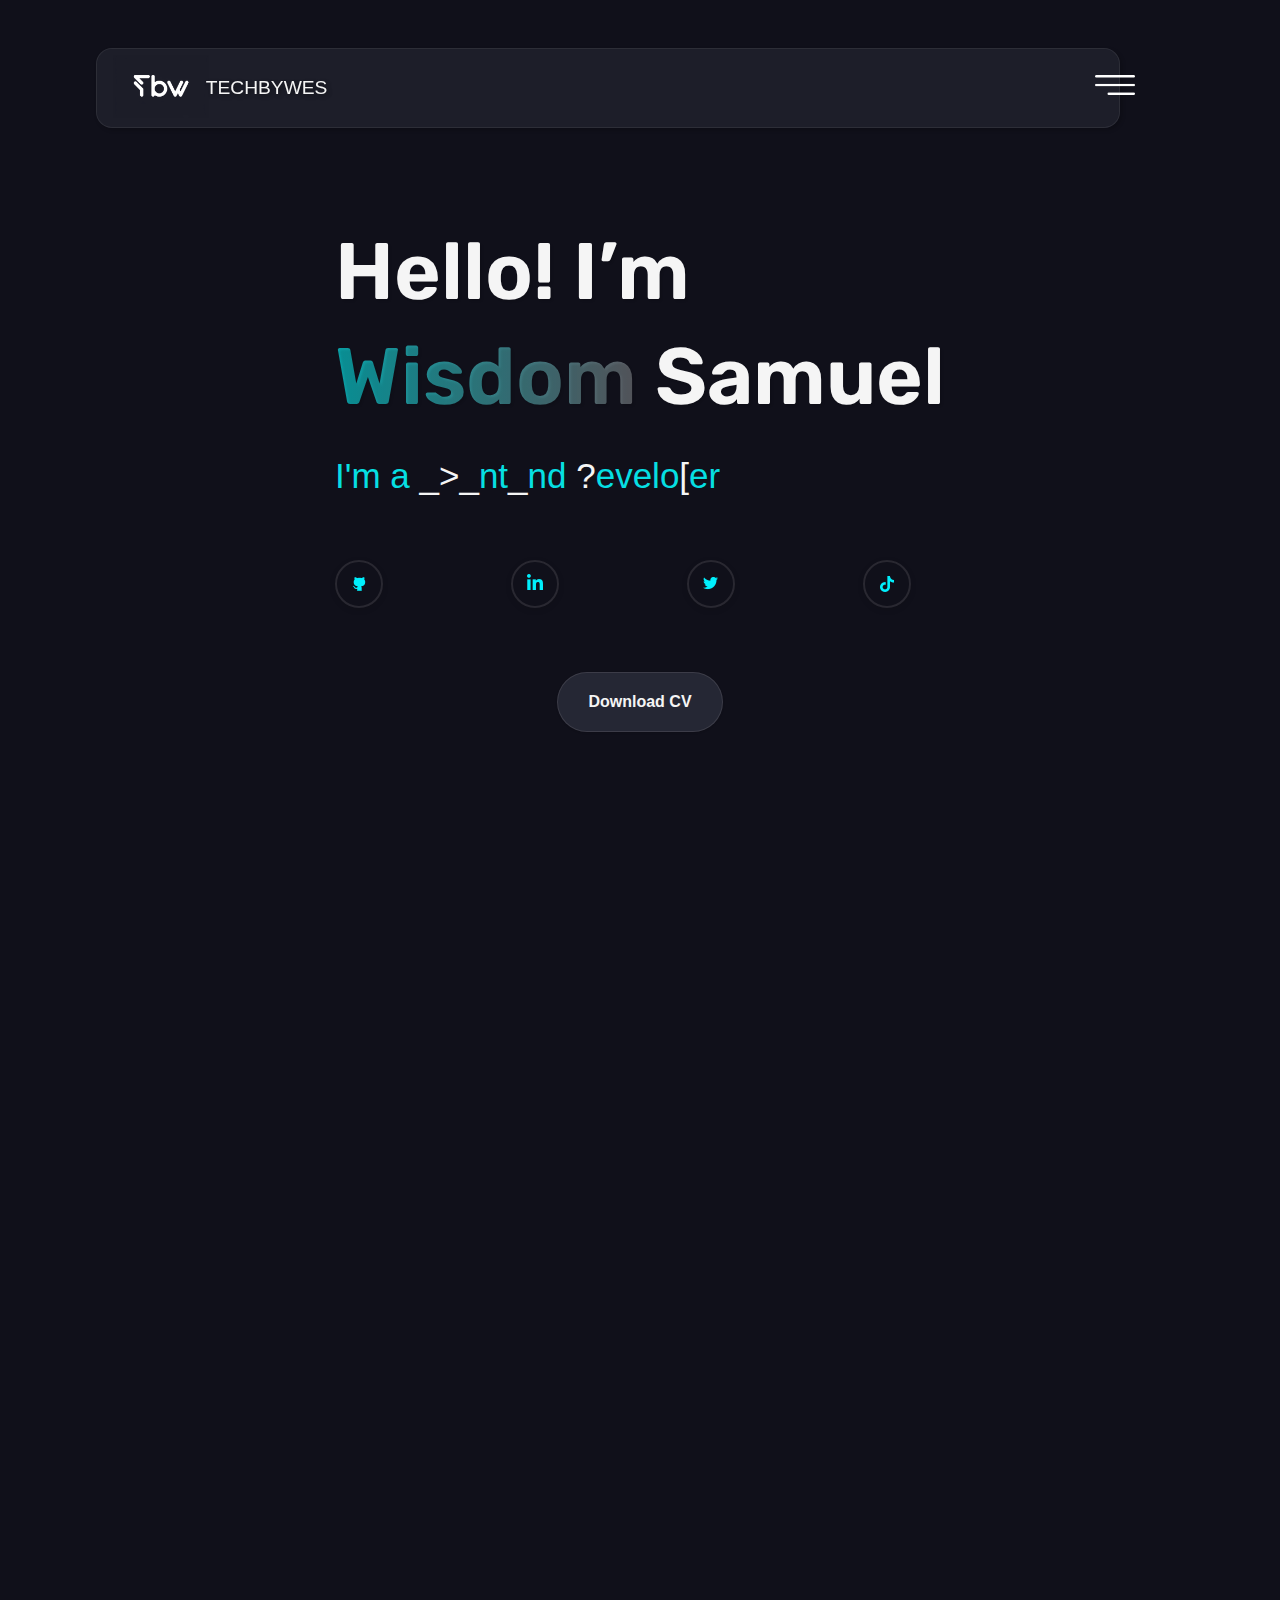
==== commit b1b54b21: "added entrance animations" ====
--- a/HTML/index.html
+++ b/HTML/index.html
@@ -20,21 +20,19 @@
   </head>
   <body>
     <!-- BODY STARTS FROM HERE -->
-    <header class="header_container ">
-      <nav class="nav_container ">
-        <div class="logo_menu_c0ntainer ">
+    <header class="header_container">
+      <nav class="nav_container">
+        <div class="logo_menu_c0ntainer">
           <div class="logo_conatiner">
-            <div class="logo_logo-text_div">
-              
-            </div>
+            <div class="logo_logo-text_div"></div>
             <a href="#"><img src="../images/quality.png" class="logo_im" /></a>
-            <h1 class="logo_text">
+            <h1 class="logo_text hideanimation">
               <a href="#"></a>
               TECHBYWES
             </h1>
 
             <!-- MOBILE MENU ICON STARTS HERE -->
-            <div class="mobile_menu_icon_div">
+            <div class="mobile_menu_icon_div hideanimation">
               <img
                 id="menu_open"
                 src="/images/menu_open.png"
@@ -51,7 +49,7 @@
         </div>
         <ul class="menu_ul">
           <li class="menu_li">
-            <a href="#Home" class="menu_a">Home</a>
+            <a href="#" class="menu_a">Home</a>
           </li>
           <li class="menu_li">
             <a href="#About" class="menu_a">About</a>
@@ -71,9 +69,10 @@
       <!-- NAVBAR ENDS HERE -->
       <div class="Hero_wrapper">
         <div class="left_side_container">
-          <h2 class="hello_text">Hello! I’m</h2>
+          <h2 class="hello_text hideanimation">Hello! I’m</h2>
           <h1 class="name_text">
-            <span class="wisdom_text changing-color">Wisdom</span> Samuel
+            <span class="wisdom_text changing-color hideanimation">Wisdom</span>
+            Samuel
           </h1>
 
           <div class="container">
@@ -92,7 +91,7 @@
             Lorem ipsum, dolor sit amet consectetur adipisicing elit. Asperiores
           </p> -->
           <div class="logos_div">
-            <div class="github_logo_div">
+            <div class="github_logo_div hideanimation">
               <img src="../images/github.png" alt="github" class="github_img" />
             </div>
             <div class="linkiden_logo_div">
@@ -116,7 +115,7 @@
       </div>
     </header>
     <section id="About" class="section_container">
-      <div class="innerSection_container">
+      <div class="innerSection_container hideanimation">
         <div class="leftImage_container">
           <img src="../images/man.png" alt="" class="aboutMe_image" />
         </div>
@@ -135,12 +134,12 @@
       </div>
     </section>
     <section id="Services" class="ourServices_wrapper">
-      <h2 class="our_services_text">
+      <h2 class="our_services_text hideanimation">
         My Skill <span class="ourservices_span">Arsenal</span>
       </h2>
-      <div class="containers_div">
+      <div class="containers_div hideanimation">
         <!-- SKILLS BAR STARTS FROM HERE -->
-        <div class="skills">
+        <div class="skills hideanimation">
           <!-- create a div --><!-- heading -->
           <li>
             <h3 class="skill_label">HTML</h3>
@@ -166,50 +165,19 @@
             ><!-- skill bar 4 -->
           </li>
         </div>
-        <!-- SKILLS ABR ENDS FROM HERE -->
-        <!-- <div class="webdev_div">
-          <img src="../images/coding.png" alt="" class="code_logo" />
-          <h2 class="webdev_text">Web Development</h2>
-          <p class="webDev_para_text">
-            Lorem ipsum dolor sit amet consectetur adipisicing elit.
-            Exercitationem repudiandae porro nisi, molestiae laboriosam, sequi
-            consectetur asperiores nostrum excepturi temporibus quisquam iusto
-            impedit suscipit? Necessitatibus ex harum asperiores tenetur ullam.
-          </p>
-          <button class="webdev_btn">Read More</button>
-        </div> -->
-        <!-- <div class="graphicdesign_div">
-          <img src="../images/graphic-design.png" alt="" class="webdev_logo" />
-          <h2 class="graphicdesign_text">Graphic Design</h2>
-          <p class="graphicdesignpara_text">
-            Lorem ipsum dolor sit amet consectetur adipisicing elit.
-            Exercitationem repudiandae porro nisi, molestiae laboriosam, sequi
-            consectetur asperiores nostrum excepturi temporibus quisquam iusto
-            impedit suscipit? Necessitatibus ex harum asperiores tenetur ullam.
-          </p>
-          <button class="graphicdesign_btn">Read More</button>
-        </div>
-        <div class="digialmarketing_div">
-          <img src="../images/revenue.png" alt="" class="graphicdesign_logo" />
-          <h2 class="digialmarketing_text">Digital Marketing</h2>
-          <p class="digialmarketing_para_text">
-            Lorem ipsum dolor sit amet consectetur adipisicing elit.
-            Exercitationem repudiandae porro nisi, molestiae laboriosam, sequi
-            consectetur asperiores nostrum excepturi temporibus quisquam iusto
-            impedit suscipit? Necessitatibus ex harum asperiores tenetur ullam.
-          </p>
-          <button class="digialmarketing_btn">Read More</button>
-        </div> -->
       </div>
     </section>
     <section id="Portfolio" class="latestproject_div">
-      <h1 class="latestproject_text">
-        Few Of My <span class="latest_project_span changing-color4"> Project's</span>
+      <h1 class="latestproject_text hideanimation">
+        Few Of My
+        <span class="latest_project_span changing-color4"> Project's</span>
       </h1>
-      <p class="project_description">All designed with passion and a touch of uniquness.</p>
+      <p class="project_description hideanimation">
+        All designed with passion and a touch of uniquness.
+      </p>
       <div class="div_1_6_container">
-        <div class="images_123_div">
-          <div class="div_1 effect-duke add_me">
+        <div class="images_123_div hideanimation">
+          <div class="div_1 effect-duke add_me hideanimation">
             <a href="https://coactlifebike.com/"
               ><img
                 src="../images/coactlife.jpg"
@@ -225,7 +193,7 @@
             </p>
           </div>
 
-          <div class="div_2 effect-duke add_me">
+          <div class="div_2 effect-duke add_me hideanimation">
             <a href="https://bidianahair.com/" id="bidiana">
               <img src="../images/coactlife.jpg" alt="" class="projects_image"
             /></a>
@@ -236,7 +204,7 @@
               >
             </p>
           </div>
-          <div class="div_3 effect-duke add_me">
+          <div class="div_3 effect-duke add_me hideanimation">
             <a href="https://ujvbeauty.com/">
               <img
                 id="addeffect"
@@ -252,8 +220,8 @@
             </p>
           </div>
         </div>
-        <div class="image_456_div">
-          <div class="div_4 effect-duke add_me">
+        <div class="image_456_div hideanimation">
+          <div class="div_4 effect-duke add_me hideanimation">
             <a href="https://ebylicious.com/">
               <img
                 id="addeffect"
@@ -269,7 +237,7 @@
               >
             </p>
           </div>
-          <div class="div_6 effect-duke add_me">
+          <div class="div_6 effect-duke add_me hideanimation">
             <a href="https://rossyunique.com/"
               ><img
                 id="addeffect"
@@ -284,7 +252,7 @@
               >
             </p>
           </div>
-          <div class="div_6 effect-duke add_me">
+          <div class="div_6 effect-duke add_me hideanimation">
             <a href="https://rossyunique.com/"
               ><img
                 id="addeffect"
@@ -303,13 +271,13 @@
       </div>
     </section>
     <section id="Contact" class="form_section_div">
-      <h2 class="contact_me_tex">
+      <h2 class="contact_me_tex hideanimation">
         Contact
         <p class="contactme_span">Me</p>
       </h2>
 
-      <div class="form-container">
-        <form>
+      <div class="form-container hideanimation">
+        <form class="">
           <div class="form-group">
             <input
               type="text"
@@ -341,7 +309,7 @@
           </div>
         </form>
       </div>
-      <footer class="footer_div">
+      <footer class="footer_div hideanimation">
         <div class="logos_div">
           <div class="github_logo_div">
             <img src="../images/github.png" alt="github" class="github_img" />
--- a/CSS/style.css
+++ b/CSS/style.css
@@ -790,7 +790,7 @@
   .container {
     height: 100%;
     width: 100%;
-
+    justify-content: center;
     align-items: center;
     display: flex;
   }
@@ -877,13 +877,13 @@
   #menu_open {
     margin-top: rem;
     width: 1.8rem;
-    margin-left: -3rem;
+    margin-left: -4rem;
   }
 
   #menu_close {
     margin-top: 0.1rem;
     width: 1rem;
-    margin-left: -3.2rem;
+    margin-left: -4rem;
   }
   .menu_a {
     display: flex;
@@ -914,7 +914,7 @@
     display: flex;
     align-items: center;
     white-space: nowrap;
-    font-size: 0.6rem;
+    font-size: 0.7rem;
     font-weight: lighter;
     margin-left: -2.6rem;
     -webkit-animation: slide-in-left 0.5s cubic-bezier(0.25, 0.46, 0.45, 0.94)
@@ -975,13 +975,14 @@
   }
 
   .hello_text {
-    font-size: 3rem;
+    font-size: 3rem!important;
+    text-align: center;
     font-family: "Rubik", sans-serif;
     font-weight: 600;
   }
 
   .name_text {
-    font-size: 2rem;
+    font-size: 2rem!important;
     white-space: nowrap;
     text-align: center;
 
@@ -1604,6 +1605,833 @@
 }
 
 @media screen and (min-width: 321px) and (max-width: 360px) {
+ /* ANIMATION STARTS HERE */
+
+ html,
+ body {
+   font-family: Mark Pro, sans-serif;
+   background: #212121;
+   height: 100%;
+ }
+
+ .container {
+   height: 100%;
+   width: 100%;
+   justify-content: center;
+   align-items: center;
+   display: flex;
+ }
+
+ .text {
+   font-weight: 100;
+   font-size: 20px;
+   color: #06dfe2;
+ }
+
+ .dud {
+   color: whitesmoke;
+ }
+ .container {
+   margin-top: 2rem;
+   margin-bottom: 4rem;
+ }
+
+ /* ANIMATION ENDS HERE */
+
+ .header_container {
+   padding-left: 2rem;
+   padding-right: 2rem;
+   height: 34rem;
+ }
+
+ .logo_menu_c0ntainer {
+   border-radius: 1.5rem;
+   height: 4rem;
+   position: fixed;
+   width: 80%;
+   box-shadow: 2px 2px 4px rgba(0, 0, 0, 0.2);
+   background: rgba(42, 43, 56, 0.5);
+   -webkit-backdrop-filter: blur(104px);
+   backdrop-filter: blur(104px);
+   border-radius: 1rem;
+   z-index: 2;
+ }
+
+ .animatemenu {
+   animation: slideDownAnimation 1s 2s ease-in-out;
+ }
+
+ .menu_ul {
+   width: 80%;
+   position: fixed;
+   margin-top: 2.4rem !important;
+
+   scroll-snap-align: start;
+   opacity: 1;
+   animation: slideDownAnimation 1s ease-in-out;
+   z-index: 1;
+
+   background: rgba(42, 43, 56, 0.5);
+   -webkit-backdrop-filter: blur(104px);
+   backdrop-filter: blur(104px);
+   border-radius: 1rem;
+   z-index: 2;
+   z-index: 1;
+ }
+
+ @keyframes slideDownAnimation {
+   0% {
+     transform: translatex(-100%);
+     opacity: 0;
+
+     background: rgba(24, 24, 27, 0.511);
+   }
+   50% {
+     transform: translateY(50);
+     opacity: 4;
+   }
+   100% {
+     transform: translateYX(20);
+     opacity: 2;
+   }
+ }
+
+ .mobile_menu_icon_div {
+   display: flex;
+   margin-top: -0.2rem;
+   margin-left: 6rem;
+ }
+ #menu_open {
+   margin-top: rem;
+   width: 1.8rem;
+   margin-left: -4rem;
+ }
+
+ #menu_close {
+   margin-top: 0.1rem;
+   width: 1rem;
+   margin-left: -4rem;
+ }
+ .menu_a {
+   display: flex;
+   padding-top: 1rem;
+   font-size: 1rem;
+ }
+
+ .logo_icon {
+   width: 1.7rem;
+   margin-top: -0.2rem;
+   margin-right: -2rem;
+   cursor: pointer;
+ }
+
+ .logo_icon2 {
+   width: 1.7rem;
+   margin-top: -0.2rem;
+   margin-right: -2rem;
+   cursor: pointer;
+ }
+ .logo_im {
+   width: 5rem;
+   margin-left: 3rem;
+   cursor: pointer;
+ }
+
+ .logo_text {
+   display: flex;
+   align-items: center;
+   white-space: nowrap;
+   font-size: 0.7rem;
+   font-weight: lighter;
+   margin-left: -2.6rem;
+   -webkit-animation: slide-in-left 0.5s cubic-bezier(0.25, 0.46, 0.45, 0.94)
+     both;
+   animation: slide-in-left 0.5s cubic-bezier(0.25, 0.46, 0.45, 0.94) both;
+ }
+
+ @-webkit-keyframes slide-in-left {
+   0% {
+     -webkit-transform: translateX(-1000px);
+     transform: translateX(-1000px);
+     opacity: 0;
+   }
+   100% {
+     -webkit-transform: translateX(0);
+     transform: translateX(0);
+     opacity: 1;
+   }
+ }
+ @keyframes slide-in-left {
+   0% {
+     -webkit-transform: translateX(-1000px);
+     transform: translateX(-1000px);
+     opacity: 0;
+   }
+   100% {
+     -webkit-transform: translateX(0);
+     transform: translateX(0);
+     opacity: 1;
+   }
+ }
+
+ .logo_conatiner {
+   display: flex;
+   align-items: center;
+   margin-left: -5rem;
+   font-size: 0.9rem;
+   gap: 2rem;
+ }
+ .menu_ul {
+   display: flex;
+   flex-direction: column;
+   margin-top: 2rem;
+   font-size: 2rem;
+   padding-top: 2rem;
+   padding-bottom: 2rem;
+   height: 85%;
+ }
+
+ .hidden {
+   display: none;
+ }
+
+ .Hero_wrapper {
+   margin-top: 9rem;
+   display: flex;
+   flex-direction: column;
+ }
+
+ .hello_text {
+   font-size: 3rem!important;
+   text-align: center;
+   font-family: "Rubik", sans-serif;
+   font-weight: 600;
+ }
+
+ .name_text {
+   font-size: 2rem!important;
+   white-space: nowrap;
+   text-align: center;
+
+   font-family: "Rubik", sans-serif;
+   font-weight: 600;
+ }
+
+ .wisdom_text {
+   color: #06dfe2;
+   font-size: 2rem !important;
+ }
+
+ /* WISDOM TEXT ANIMATION STARTS FROM HERE */
+ @keyframes hue {
+   from {
+     filter: hue-rotate(0deg);
+   }
+
+   to {
+     filter: hue-rotate(360deg);
+   }
+ }
+
+ .changing-color {
+   animation: hue 8s infinite linear;
+   background-image: linear-gradient(
+     90deg,
+     #06fbff9b 0%,
+     rgba(255, 255, 255, 0.322) 100%
+   );
+   -webkit-background-clip: text;
+   background-clip: text;
+   -webkit-text-fill-color: transparent;
+   font-size: 2rem;
+   font-family: "Rubik", sans-serif;
+   font-weight: 600;
+   text-align: center;
+ }
+
+ /* WISDOM TEXT ANIMATION ENDS FROM HERE */
+
+ .developer_text,
+ .developer_text2 {
+   font-size: 1.5rem;
+   white-space: nowrap;
+ }
+ .logos_div {
+   display: flex;
+   align-items: center;
+   gap: 2rem;
+ }
+
+ .github_logo_div,
+ .linkiden_logo_div,
+ .twitter_logo_div,
+ .tiktok_logo_div {
+   width: 2rem;
+   height: 2rem;
+ }
+
+ .github_logo_div {
+   -webkit-animation: bounce-in-top 1.1s both;
+   animation: bounce-in-top 1.1s both;
+ }
+
+ .linkiden_logo_div {
+   -webkit-animation: bounce-in-top 1.1s both;
+   animation: bounce-in-top 1.5s both;
+ }
+ .twitter_logo_div {
+   -webkit-animation: bounce-in-top 1.1s both;
+   animation: bounce-in-top 1.4s both;
+ }
+ .tiktok_logo_div {
+   -webkit-animation: bounce-in-top 1.1s both;
+   animation: bounce-in-top 1.7s both;
+ }
+
+ /* SOCIAL ICON ANIMATION STARTS FROM HERE */
+ @-webkit-keyframes bounce-in-top {
+   0% {
+     -webkit-transform: translateY(-500px);
+     transform: translateY(-500px);
+     -webkit-animation-timing-function: ease-in;
+     animation-timing-function: ease-in;
+     opacity: 0;
+   }
+   38% {
+     -webkit-transform: translateY(0);
+     transform: translateY(0);
+     -webkit-animation-timing-function: ease-out;
+     animation-timing-function: ease-out;
+     opacity: 1;
+   }
+   55% {
+     -webkit-transform: translateY(-65px);
+     transform: translateY(-65px);
+     -webkit-animation-timing-function: ease-in;
+     animation-timing-function: ease-in;
+   }
+   72% {
+     -webkit-transform: translateY(0);
+     transform: translateY(0);
+     -webkit-animation-timing-function: ease-out;
+     animation-timing-function: ease-out;
+   }
+   81% {
+     -webkit-transform: translateY(-28px);
+     transform: translateY(-28px);
+     -webkit-animation-timing-function: ease-in;
+     animation-timing-function: ease-in;
+   }
+   90% {
+     -webkit-transform: translateY(0);
+     transform: translateY(0);
+     -webkit-animation-timing-function: ease-out;
+     animation-timing-function: ease-out;
+   }
+   95% {
+     -webkit-transform: translateY(-8px);
+     transform: translateY(-8px);
+     -webkit-animation-timing-function: ease-in;
+     animation-timing-function: ease-in;
+   }
+   100% {
+     -webkit-transform: translateY(0);
+     transform: translateY(0);
+     -webkit-animation-timing-function: ease-out;
+     animation-timing-function: ease-out;
+   }
+ }
+ @keyframes bounce-in-top {
+   0% {
+     -webkit-transform: translateY(-500px);
+     transform: translateY(-500px);
+     -webkit-animation-timing-function: ease-in;
+     animation-timing-function: ease-in;
+     opacity: 0;
+   }
+   38% {
+     -webkit-transform: translateY(0);
+     transform: translateY(0);
+     -webkit-animation-timing-function: ease-out;
+     animation-timing-function: ease-out;
+     opacity: 1;
+   }
+   55% {
+     -webkit-transform: translateY(-65px);
+     transform: translateY(-65px);
+     -webkit-animation-timing-function: ease-in;
+     animation-timing-function: ease-in;
+   }
+   72% {
+     -webkit-transform: translateY(0);
+     transform: translateY(0);
+     -webkit-animation-timing-function: ease-out;
+     animation-timing-function: ease-out;
+   }
+   81% {
+     -webkit-transform: translateY(-28px);
+     transform: translateY(-28px);
+     -webkit-animation-timing-function: ease-in;
+     animation-timing-function: ease-in;
+   }
+   90% {
+     -webkit-transform: translateY(0);
+     transform: translateY(0);
+     -webkit-animation-timing-function: ease-out;
+     animation-timing-function: ease-out;
+   }
+   95% {
+     -webkit-transform: translateY(-8px);
+     transform: translateY(-8px);
+     -webkit-animation-timing-function: ease-in;
+     animation-timing-function: ease-in;
+   }
+   100% {
+     -webkit-transform: translateY(0);
+     transform: translateY(0);
+     -webkit-animation-timing-function: ease-out;
+     animation-timing-function: ease-out;
+   }
+ }
+
+ /* SOCIAL ICON ANIMATION ENDS FROM HERE */
+
+ .cv_btn {
+   display: flex;
+   justify-content: center;
+   align-items: center;
+   margin: 0 auto;
+   margin-top: 4rem;
+   width: 10rem;
+   height: 3rem;
+   white-space: nowrap;
+   font: 0.4rem !important;
+   -webkit-animation: color-change-2x 2s linear infinite alternate both;
+   animation: color-change-2x 3s linear 1 alternate backwards;
+ }
+
+ @-webkit-keyframes color-change-2x {
+   0% {
+     background: #19dcea;
+   }
+   100% {
+     background: #796386;
+   }
+ }
+ @keyframes color-change-2x {
+   0% {
+     background: #19dcea;
+   }
+   100% {
+     background: #b22cff;
+   }
+ }
+
+ .right_side_container {
+   display: none;
+ }
+
+ .right_side_container {
+   width: 18rem;
+   height: 18rem;
+ }
+
+ .Hero_imge {
+   width: 18rem;
+ }
+
+ .innerSection_container {
+   display: flex;
+   margin-top: 4rem;
+   flex-direction: column;
+   height: 100%;
+ }
+ .header_container {
+   padding-bottom: 35rem;
+ }
+
+ .section_container {
+   display: flex;
+   justify-content: center;
+   height: 60%;
+   margin-bottom: -10rem;
+ }
+
+ .leftImage_container {
+   display: flex;
+   margin: 0 auto;
+   width: 65vw !important;
+ }
+ .images_123_div,
+ .image_456_div {
+   display: flex;
+   flex-direction: column;
+ }
+
+ .leftImage_container {
+   width: 60%;
+   height: 230px;
+   display: none;
+ }
+ .div_1,
+ .div_2,
+ .div_3,
+ .div_4,
+ .div_5,
+ .div_6 {
+   width: 80%;
+   height: 30rem;
+   display: flex;
+   flex-direction: column;
+   align-items: center;
+   border-radius: 2.5rem;
+   background: -webkit-gradient(
+     linear,
+     left top,
+     left bottom,
+     from(rgba(35, 37, 49, 0.5)),
+     to(rgba(15, 15, 24, 0.5))
+   );
+   background: -webkit-linear-gradient(
+     top,
+     rgba(35, 37, 49, 0.5),
+     rgba(15, 15, 24, 0.5)
+   );
+   background: linear-gradient(
+     180deg,
+     rgba(35, 37, 49, 0.251),
+     rgba(15, 15, 24, 0.288)
+   );
+
+   -webkit-box-sizing: border-box;
+   box-sizing: border-box;
+   -webkit-backdrop-filter: blur(54px);
+   backdrop-filter: blur(54px);
+   border: 0.1px solid rgba(245, 245, 245, 0.078);
+
+   box-shadow: 1px 1px 6px rgba(0, 0, 0, 0.4);
+ }
+ .projects_image {
+   width: 210px;
+   height: 350px;
+ }
+
+ .projects_image {
+   margin-bottom: 3rem;
+   border-radius: 1rem;
+   box-shadow: 0 2px 4px rgba(0, 0, 0, 0.4);
+ }
+
+ /* stars here */
+ .projects_image {
+   position: relative;
+   display: inline-block;
+ }
+ .projects_image:before {
+   content: "";
+   position: absolute;
+   width: 100%;
+   height: 100%;
+   opacity: 0;
+   transition: opacity 0.3s ease;
+   z-index: -1;
+ }
+
+ .projects_image:hover:before {
+   opacity: 1;
+ }
+
+ .visit_site_text {
+   position: absolute;
+   top: 50%;
+   left: 50%;
+   transform: translate(-50%, -50%);
+   color: white;
+   font-size: 20px;
+   opacity: 0;
+   transition: opacity 0.3s ease;
+
+   background-color: rgba(0, 0, 0, 0.299);
+   transition: opacity 0.3s ease;
+   white-space: nowrap;
+   padding: 8px 8px;
+   border-radius: 5px;
+   box-shadow: 0 2px 5px rgba(0, 0, 0, 0.3);
+
+   -webkit-box-sizing: border-box;
+   box-sizing: border-box;
+   -webkit-backdrop-filter: blur(54px);
+   backdrop-filter: blur(54px);
+ }
+
+ .div_1:hover .visit_site_text {
+   opacity: 1;
+   z-index: 1;
+ }
+
+ .div_2:hover .visit_site_text {
+   opacity: 1;
+ }
+ .div_3:hover .visit_site_text {
+   opacity: 1;
+ }
+ .div_4:hover .visit_site_text {
+   opacity: 1;
+ }
+ .div_5:hover .visit_site_text {
+   opacity: 1;
+ }
+ .div_6:hover .visit_site_text {
+   opacity: 1;
+ }
+
+ /* ends here */
+
+ /* PROJECT ANIMATION STARTS HERE */
+
+ .add_me.effect-duke img,
+ .add_me.effect-duke p {
+   -webkit-transition: opacity 0.35s, -webkit-transform 0.35s;
+   transition: opacity 0.35s, transform 0.35s;
+ }
+
+ .add_me.effect-duke:hover img {
+   opacity: 0.1;
+   transform: scale3d(1.1, 1.1, 1);
+ }
+
+ .add_me.effect-duke h2 {
+   -webkit-transition: -webkit-transform 0.35s;
+   transition: transform 0.35s;
+   -webkit-transform: scale3d(0.8, 0.8, 1);
+   transform: scale3d(0.8, 0.8, 1);
+   -webkit-transform-origin: 50% 100%;
+   transform-origin: 50% 100%;
+ }
+
+ .add_me.effect-duke p {
+   position: absolute;
+   width: 60%;
+   margin: 20px;
+   padding: 30px;
+   border: 1px solid #fff;
+   border-radius: 1rem;
+
+   box-shadow: 2px 2px 4px rgba(0, 0, 0, 0.2),
+     -1px -1px 6px rgba(255, 255, 255, 0.505);
+   text-transform: none;
+   font-size: 90%;
+   opacity: 0;
+   -webkit-transform: scale3d(0.8, 0.8, 1);
+   transform: scale3d(0.8, 0.8, 1);
+   -webkit-transform-origin: 50% -100%;
+   transform-origin: 50% -100%;
+ }
+
+ .add_me.effect-duke:hover h2,
+ .add_me.effect-duke:hover p {
+   opacity: 1;
+   -webkit-transform: scale3d(1, 1, 1);
+   transform: scale3d(1, 1, 1);
+ }
+ /* PROJECT ANIMATION ENDS HERE */
+
+ #addeffect,
+ #coactlife {
+   z-index: 1;
+   transition: all 0.3s ease;
+ }
+
+ #coactlife:hover {
+   filter: blur(4px) saturate(150%);
+ }
+
+ #bidiana:hover {
+   filter: blur(4px) saturate(150%);
+ }
+
+ #addeffect:hover {
+   filter: blur(4px) saturate(150%);
+ }
+
+ .sites_text {
+   color: white;
+   margin-top: -2rem;
+   font-size: 1.2rem;
+ }
+
+ .visit_site_text {
+   text-decoration: none;
+   color: white;
+   font-family: lato;
+   font-size: 0.9rem;
+   letter-spacing: 0.1rem;
+
+   position: absolute;
+   z-index: 1;
+   display: flex;
+   align-items: center;
+   justify-content: center;
+ }
+
+ .about_me_text,
+ .me_span {
+   font-size: 2.2rem;
+ }
+
+ .frontend_text {
+   font-size: 1.6rem;
+ }
+
+ .skills > li {
+   font-size: 0.7rem;
+ }
+
+ .our_services_text,
+ .latestproject_text,
+ .contact_me_tex {
+   font-size: 1rem !important;
+ }
+
+ .our_services_text {
+   margin-top: 2rem;
+   margin-bottom: -3rem;
+ }
+
+ .section_container {
+   background-color: #10101a;
+ }
+
+ .righttext_andbutton_container {
+   width: 20rem;
+   height: 15rem;
+   margin-top: -6rem;
+   padding-bottom: -4rem;
+ }
+ .about_me_text {
+   display: none;
+ }
+ .paragraph2_text {
+   font-size: 0.8rem;
+   line-height: 1rem;
+   padding: 0 2rem;
+   width: 20rem;
+   word-spacing: 0.1rem;
+
+   font-family: "Rubik", sans-serif;
+   font-weight: 300;
+ }
+
+ .enginner_text {
+   color: #06dfe2;
+ }
+
+ .changing-color2 {
+   animation: hue 8s infinite linear;
+   background-image: linear-gradient(
+     90deg,
+     #06fbff9b 0%,
+     rgba(255, 255, 255, 0.322) 100%
+   );
+   -webkit-background-clip: text;
+   background-clip: text;
+   -webkit-text-fill-color: transparent;
+   font-size: 0.8rem;
+   font-family: "Rubik", sans-serif;
+   font-weight: 600;
+   text-align: center;
+ }
+
+ .changing-color3 {
+   animation: hue 10s 10 linear backwards;
+   background-image: linear-gradient(90deg, #00ffffe2 0%, #00ffffe2 100%);
+   -webkit-background-clip: text;
+   background-clip: text;
+   -webkit-text-fill-color: transparent;
+   font-size: 1.6rem;
+   font-family: "Rubik", sans-serif;
+   font-weight: 600;
+   text-align: center;
+ }
+
+ .changing-color4 {
+   animation: hue 10s 10 linear backwards;
+   background-image: linear-gradient(90deg, #00ffffe2 0%, #00ffffe2 100%);
+   -webkit-background-clip: text;
+   background-clip: text;
+   -webkit-text-fill-color: transparent;
+   font-size: 1.5rem;
+   font-family: "Rubik", sans-serif;
+   font-weight: 600;
+   text-align: center;
+ }
+
+ .latestproject_text {
+   font-size: 1.5rem !important;
+ }
+ .project_description {
+   color: white;
+   text-align: center;
+   font-size: 0.7rem;
+   font-weight: lighter;
+   margin-bottom: 4rem;
+   font-family: "Rubik", sans-serif;
+ }
+ .ourServices_wrapper {
+   background-color: #10101a;
+   margin-top: 10rem;
+ }
+
+ .latestproject_div {
+   background-color: #10101a;
+ }
+
+ .form_section_div {
+   background-color: #10101a;
+ }
+
+ .logos_div {
+   margin-top: 2rem;
+ }
+ .footer_div {
+   display: flex;
+   justify-content: center;
+   align-items: center;
+   margin-bottom: -4rem;
+   margin-top: 2rem;
+   background: rgba(42, 43, 56, 0.5);
+   -webkit-backdrop-filter: blur(104px);
+   backdrop-filter: blur(104px);
+   padding: 0 6rem;
+   width: 100%;
+   height: 3rem;
+   z-index: 1;
+ }
+
+ .contact_me_tex {
+   display: flex;
+   justify-content: center;
+   align-items: center;
+   gap: 0.6rem;
+ }
+ .form-container {
+   width: 16rem;
+ }
+
+ .submit_form_tn {
+   display: flex;
+   justify-content: center;
+   align-items: center;
+   width: 6rem;
+   height: 3rem;
+ }
+
+ /* SKILLS CSS STARTS FROM HERE */
+
+ /* SKILLS CSS ENDS FROM HERE */
+}
+
+@media screen and (min-width: 361px) and (max-width: 414px) {
   /* ANIMATION STARTS HERE */
 
   html,
@@ -1703,13 +2531,13 @@
   #menu_open {
     margin-top: rem;
     width: 1.8rem;
-    margin-left: -3rem;
+    margin-left: -0.9rem;
   }
 
   #menu_close {
     margin-top: 0.1rem;
     width: 1rem;
-    margin-left: -3rem;
+    margin-left: -0.9rem;
   }
   .menu_a {
     display: flex;
@@ -1732,7 +2560,7 @@
   }
   .logo_im {
     width: 5rem;
-    margin-left: 4rem;
+    margin-left: 3rem;
     cursor: pointer;
   }
 
@@ -1801,786 +2629,13 @@
   }
 
   .hello_text {
-    font-size: 3rem;
+    font-size: 3rem!important;
     font-family: "Rubik", sans-serif;
     font-weight: 600;
   }
 
   .name_text {
-    font-size: 2rem;
-    white-space: nowrap;
-    text-align: center;
-
-    font-family: "Rubik", sans-serif;
-    font-weight: 600;
-  }
-
-  .wisdom_text {
-    color: #06dfe2;
-    font-size: 2rem !important;
-  }
-
-  /* WISDOM TEXT ANIMATION STARTS FROM HERE */
-  @keyframes hue {
-    from {
-      filter: hue-rotate(0deg);
-    }
-
-    to {
-      filter: hue-rotate(360deg);
-    }
-  }
-
-  .changing-color {
-    animation: hue 8s infinite linear;
-    background-image: linear-gradient(
-      90deg,
-      #06fbff9b 0%,
-      rgba(255, 255, 255, 0.322) 100%
-    );
-    -webkit-background-clip: text;
-    background-clip: text;
-    -webkit-text-fill-color: transparent;
-    font-size: 2rem;
-    font-family: "Rubik", sans-serif;
-    font-weight: 600;
-    text-align: center;
-  }
-
-  /* WISDOM TEXT ANIMATION ENDS FROM HERE */
-
-  .developer_text,
-  .developer_text2 {
-    font-size: 1.5rem;
-    white-space: nowrap;
-  }
-  .logos_div {
-    display: flex;
-    align-items: center;
-    gap: 2rem;
-  }
-
-  .github_logo_div,
-  .linkiden_logo_div,
-  .twitter_logo_div,
-  .tiktok_logo_div {
-    width: 2rem;
-    height: 2rem;
-  }
-
-  .github_logo_div {
-    -webkit-animation: bounce-in-top 1.1s both;
-    animation: bounce-in-top 1.1s both;
-  }
-
-  .linkiden_logo_div {
-    -webkit-animation: bounce-in-top 1.1s both;
-    animation: bounce-in-top 1.5s both;
-  }
-  .twitter_logo_div {
-    -webkit-animation: bounce-in-top 1.1s both;
-    animation: bounce-in-top 1.4s both;
-  }
-  .tiktok_logo_div {
-    -webkit-animation: bounce-in-top 1.1s both;
-    animation: bounce-in-top 1.7s both;
-  }
-
-  /* SOCIAL ICON ANIMATION STARTS FROM HERE */
-  @-webkit-keyframes bounce-in-top {
-    0% {
-      -webkit-transform: translateY(-500px);
-      transform: translateY(-500px);
-      -webkit-animation-timing-function: ease-in;
-      animation-timing-function: ease-in;
-      opacity: 0;
-    }
-    38% {
-      -webkit-transform: translateY(0);
-      transform: translateY(0);
-      -webkit-animation-timing-function: ease-out;
-      animation-timing-function: ease-out;
-      opacity: 1;
-    }
-    55% {
-      -webkit-transform: translateY(-65px);
-      transform: translateY(-65px);
-      -webkit-animation-timing-function: ease-in;
-      animation-timing-function: ease-in;
-    }
-    72% {
-      -webkit-transform: translateY(0);
-      transform: translateY(0);
-      -webkit-animation-timing-function: ease-out;
-      animation-timing-function: ease-out;
-    }
-    81% {
-      -webkit-transform: translateY(-28px);
-      transform: translateY(-28px);
-      -webkit-animation-timing-function: ease-in;
-      animation-timing-function: ease-in;
-    }
-    90% {
-      -webkit-transform: translateY(0);
-      transform: translateY(0);
-      -webkit-animation-timing-function: ease-out;
-      animation-timing-function: ease-out;
-    }
-    95% {
-      -webkit-transform: translateY(-8px);
-      transform: translateY(-8px);
-      -webkit-animation-timing-function: ease-in;
-      animation-timing-function: ease-in;
-    }
-    100% {
-      -webkit-transform: translateY(0);
-      transform: translateY(0);
-      -webkit-animation-timing-function: ease-out;
-      animation-timing-function: ease-out;
-    }
-  }
-  @keyframes bounce-in-top {
-    0% {
-      -webkit-transform: translateY(-500px);
-      transform: translateY(-500px);
-      -webkit-animation-timing-function: ease-in;
-      animation-timing-function: ease-in;
-      opacity: 0;
-    }
-    38% {
-      -webkit-transform: translateY(0);
-      transform: translateY(0);
-      -webkit-animation-timing-function: ease-out;
-      animation-timing-function: ease-out;
-      opacity: 1;
-    }
-    55% {
-      -webkit-transform: translateY(-65px);
-      transform: translateY(-65px);
-      -webkit-animation-timing-function: ease-in;
-      animation-timing-function: ease-in;
-    }
-    72% {
-      -webkit-transform: translateY(0);
-      transform: translateY(0);
-      -webkit-animation-timing-function: ease-out;
-      animation-timing-function: ease-out;
-    }
-    81% {
-      -webkit-transform: translateY(-28px);
-      transform: translateY(-28px);
-      -webkit-animation-timing-function: ease-in;
-      animation-timing-function: ease-in;
-    }
-    90% {
-      -webkit-transform: translateY(0);
-      transform: translateY(0);
-      -webkit-animation-timing-function: ease-out;
-      animation-timing-function: ease-out;
-    }
-    95% {
-      -webkit-transform: translateY(-8px);
-      transform: translateY(-8px);
-      -webkit-animation-timing-function: ease-in;
-      animation-timing-function: ease-in;
-    }
-    100% {
-      -webkit-transform: translateY(0);
-      transform: translateY(0);
-      -webkit-animation-timing-function: ease-out;
-      animation-timing-function: ease-out;
-    }
-  }
-
-  /* SOCIAL ICON ANIMATION ENDS FROM HERE */
-
-  .cv_btn {
-    display: flex;
-    justify-content: center;
-    align-items: center;
-    margin: 0 auto;
-    margin-bottom: 2rem;
-    width: 10rem;
-    height: 3rem;
-    white-space: nowrap;
-    font: 0.4rem !important;
-    -webkit-animation: color-change-2x 2s linear infinite alternate both;
-    animation: color-change-2x 3s linear 1 alternate backwards;
-  }
-
-  @-webkit-keyframes color-change-2x {
-    0% {
-      background: #19dcea;
-    }
-    100% {
-      background: #796386;
-    }
-  }
-  @keyframes color-change-2x {
-    0% {
-      background: #19dcea;
-    }
-    100% {
-      background: #b22cff;
-    }
-  }
-
-  .right_side_container {
-    display: none;
-  }
-
-  .right_side_container {
-    width: 18rem;
-    height: 18rem;
-  }
-
-  .Hero_imge {
-    width: 18rem;
-  }
-
-  .innerSection_container {
-    display: flex;
-    flex-direction: column;
-    height: 4rem;
-  }
-
-  .leftImage_container {
-    display: flex;
-    margin: 0 auto;
-    width: 65vw !important;
-  }
-  .images_123_div,
-  .image_456_div {
-    display: flex;
-    flex-direction: column;
-  }
-
-  .leftImage_container {
-    width: 60%;
-    height: 230px;
-    display: none;
-  }
-  .div_1,
-  .div_2,
-  .div_3,
-  .div_4,
-  .div_5,
-  .div_6 {
-    width: 80%;
-    height: 30rem;
-    display: flex;
-    flex-direction: column;
-    align-items: center;
-
-    background: -webkit-gradient(
-      linear,
-      left top,
-      left bottom,
-      from(rgba(35, 37, 49, 0.5)),
-      to(rgba(15, 15, 24, 0.5))
-    );
-    background: -webkit-linear-gradient(
-      top,
-      rgba(35, 37, 49, 0.5),
-      rgba(15, 15, 24, 0.5)
-    );
-    background: linear-gradient(
-      180deg,
-      rgba(35, 37, 49, 0.5),
-      rgba(15, 15, 24, 0.5)
-    );
-    border: 0.2rem solid #20222e;
-    -webkit-box-sizing: border-box;
-    box-sizing: border-box;
-    -webkit-backdrop-filter: blur(54px);
-    backdrop-filter: blur(54px);
-  }
-  .projects_image {
-    width: 210px;
-    height: 350px;
-    margin-top: -2rem;
-  }
-
-  .projects_image {
-    margin-bottom: 4rem;
-    border-radius: 1rem;
-    box-shadow: 0 2px 4px rgba(0, 0, 0, 0.4);
-  }
-
-  /* stars here */
-  .projects_image {
-    position: relative;
-    display: inline-block;
-  }
-  .projects_image:before {
-    content: "";
-    position: absolute;
-    width: 100%;
-    height: 100%;
-    opacity: 0;
-    transition: opacity 0.3s ease;
-    z-index: -1;
-  }
-
-  .projects_image:hover:before {
-    opacity: 1;
-  }
-
-  .visit_site_text {
-    position: absolute;
-    top: 50%;
-    left: 50%;
-    transform: translate(-50%, -50%);
-    color: white;
-    font-size: 20px;
-    opacity: 0;
-    transition: opacity 0.3s ease;
-
-    background-color: rgba(0, 0, 0, 0.299);
-    transition: opacity 0.3s ease;
-    white-space: nowrap;
-    padding: 8px 8px;
-    border-radius: 5px;
-    box-shadow: 0 2px 5px rgba(0, 0, 0, 0.3);
-
-    -webkit-box-sizing: border-box;
-    box-sizing: border-box;
-    -webkit-backdrop-filter: blur(54px);
-    backdrop-filter: blur(54px);
-  }
-
-  .div_1:hover .visit_site_text {
-    opacity: 1;
-    z-index: 1;
-  }
-
-  .div_2:hover .visit_site_text {
-    opacity: 1;
-  }
-  .div_3:hover .visit_site_text {
-    opacity: 1;
-  }
-  .div_4:hover .visit_site_text {
-    opacity: 1;
-  }
-  .div_5:hover .visit_site_text {
-    opacity: 1;
-  }
-  .div_6:hover .visit_site_text {
-    opacity: 1;
-  }
-
-  /* ends here */
-
-  /* PROJECT ANIMATION STARTS HERE */
-
-  .add_me.effect-duke img,
-  .add_me.effect-duke p {
-    -webkit-transition: opacity 0.35s, -webkit-transform 0.35s;
-    transition: opacity 0.35s, transform 0.35s;
-  }
-
-  .add_me.effect-duke:hover img {
-    opacity: 0.1;
-    transform: scale3d(1.1, 1.1, 1);
-  }
-
-  .add_me.effect-duke h2 {
-    -webkit-transition: -webkit-transform 0.35s;
-    transition: transform 0.35s;
-    -webkit-transform: scale3d(0.8, 0.8, 1);
-    transform: scale3d(0.8, 0.8, 1);
-    -webkit-transform-origin: 50% 100%;
-    transform-origin: 50% 100%;
-  }
-
-  .add_me.effect-duke p {
-    position: absolute;
-    width: 60%;
-    margin: 20px;
-    padding: 30px;
-    border: 1px solid #fff;
-    border-radius: 1rem;
-
-    box-shadow: 2px 2px 4px rgba(0, 0, 0, 0.2),
-      -1px -1px 6px rgba(255, 255, 255, 0.505);
-    text-transform: none;
-    font-size: 90%;
-    opacity: 0;
-    -webkit-transform: scale3d(0.8, 0.8, 1);
-    transform: scale3d(0.8, 0.8, 1);
-    -webkit-transform-origin: 50% -100%;
-    transform-origin: 50% -100%;
-  }
-
-  .add_me.effect-duke:hover h2,
-  .add_me.effect-duke:hover p {
-    opacity: 1;
-    -webkit-transform: scale3d(1, 1, 1);
-    transform: scale3d(1, 1, 1);
-  }
-  /* PROJECT ANIMATION ENDS HERE */
-
-  #addeffect,
-  #coactlife {
-    z-index: 1;
-    transition: all 0.3s ease;
-  }
-
-  #coactlife:hover {
-    filter: blur(4px) saturate(150%);
-  }
-
-  #bidiana:hover {
-    filter: blur(4px) saturate(150%);
-  }
-
-  #addeffect:hover {
-    filter: blur(4px) saturate(150%);
-  }
-
-  .sites_text {
-    color: white;
-    margin-top: -2rem;
-    font-size: 1.2rem;
-  }
-
-  .visit_site_text {
-    text-decoration: none;
-    color: white;
-    font-family: lato;
-    font-size: 0.9rem;
-    letter-spacing: 0.1rem;
-
-    position: absolute;
-    z-index: 1;
-    display: flex;
-    align-items: center;
-    justify-content: center;
-  }
-
-  .about_me_text,
-  .me_span {
-    font-size: 2.2rem;
-  }
-
-  .frontend_text {
-    font-size: 1.6rem;
-  }
-
-  .skills > li {
-    font-size: 0.7rem;
-  }
-
-  .our_services_text,
-  .latestproject_text,
-  .contact_me_tex {
-    font-size: 1rem !important;
-  }
-
-  .our_services_text {
-    margin-top: 2rem;
-    margin-bottom: -3rem;
-  }
-
-  .section_container {
-    background-color: #10101a;
-  }
-
-  .righttext_andbutton_container {
-    width: 20rem;
-    height: 15rem;
-    margin-top: -6rem;
-    padding-bottom: -4rem;
-  }
-  .about_me_text {
-    display: none;
-  }
-  .paragraph2_text {
-    font-size: 0.8rem;
-    line-height: 1rem;
-    padding: 0 2rem;
-    width: 20rem;
-    word-spacing: 0.1rem;
-
-    font-family: "Rubik", sans-serif;
-    font-weight: 300;
-  }
-
-  .enginner_text {
-    color: #06dfe2;
-  }
-
-  .changing-color2 {
-    animation: hue 8s infinite linear;
-    background-image: linear-gradient(
-      90deg,
-      #06fbff9b 0%,
-      rgba(255, 255, 255, 0.322) 100%
-    );
-    -webkit-background-clip: text;
-    background-clip: text;
-    -webkit-text-fill-color: transparent;
-    font-size: 0.8rem;
-    font-family: "Rubik", sans-serif;
-    font-weight: 600;
-    text-align: center;
-  }
-
-  .changing-color3 {
-    animation: hue 10s 1 linear backwards;
-    background-image: linear-gradient(90deg, white 0%, #00ffffe2 100%);
-    -webkit-background-clip: text;
-    background-clip: text;
-    -webkit-text-fill-color: transparent;
-    font-size: 1.5rem;
-    font-family: "Rubik", sans-serif;
-    font-weight: 600;
-    text-align: center;
-  }
-
-  .ourServices_wrapper {
-    background-color: #10101a;
-    margin-top: -4rem;
-  }
-
-  .latestproject_div {
-    background-color: #10101a;
-  }
-
-  .form_section_div {
-    background-color: #10101a;
-  }
-
-  .logos_div {
-    padding: 0.4rem;
-  }
-  .footer_div {
-    margin-bottom: -6rem;
-    background: rgba(42, 43, 56, 0.5);
-    -webkit-backdrop-filter: blur(104px);
-    backdrop-filter: blur(104px);
-    padding: 0 1rem;
-    width: 100%;
-    z-index: 1;
-  }
-
-  .contact_me_tex {
-    display: flex;
-    justify-content: center;
-    align-items: center;
-    gap: 0.6rem;
-  }
-
-  /* SKILLS CSS STARTS FROM HERE */
-
-  /* SKILLS CSS ENDS FROM HERE */
-}
-@media screen and (min-width: 361px) and (max-width: 414px) {
-  /* ANIMATION STARTS HERE */
-
-  html,
-  body {
-    font-family: Mark Pro, sans-serif;
-    background: #212121;
-    height: 100%;
-  }
-
-  .container {
-    height: 100%;
-    width: 100%;
-
-    align-items: center;
-    display: flex;
-  }
-
-  .text {
-    font-weight: 100;
-    font-size: 20px;
-    color: #06dfe2;
-  }
-
-  .dud {
-    color: whitesmoke;
-  }
-  .container {
-    margin-top: 2rem;
-    margin-bottom: 4rem;
-  }
-
-  /* ANIMATION ENDS HERE */
-
-  .header_container {
-    padding-left: 2rem;
-    padding-right: 2rem;
-    height: 34rem;
-  }
-
-  .logo_menu_c0ntainer {
-    border-radius: 1.5rem;
-    height: 4rem;
-    position: fixed;
-    width: 80%;
-    box-shadow: 2px 2px 4px rgba(0, 0, 0, 0.2);
-    background: rgba(42, 43, 56, 0.5);
-    -webkit-backdrop-filter: blur(104px);
-    backdrop-filter: blur(104px);
-    border-radius: 1rem;
-    z-index: 2;
-  }
-
-  .animatemenu {
-    animation: slideDownAnimation 1s 2s ease-in-out;
-  }
-
-  .menu_ul {
-    width: 80%;
-    position: fixed;
-    margin-top: 2.4rem !important;
-
-    scroll-snap-align: start;
-    opacity: 1;
-    animation: slideDownAnimation 1s ease-in-out;
-    z-index: 1;
-
-    background: rgba(42, 43, 56, 0.5);
-    -webkit-backdrop-filter: blur(104px);
-    backdrop-filter: blur(104px);
-    border-radius: 1rem;
-    z-index: 2;
-    z-index: 1;
-  }
-
-  @keyframes slideDownAnimation {
-    0% {
-      transform: translatex(-100%);
-      opacity: 0;
-
-      background: rgba(24, 24, 27, 0.511);
-    }
-    50% {
-      transform: translateY(50);
-      opacity: 4;
-    }
-    100% {
-      transform: translateYX(20);
-      opacity: 2;
-    }
-  }
-
-  .mobile_menu_icon_div {
-    display: flex;
-    margin-top: -0.2rem;
-    margin-left: 6rem;
-  }
-  #menu_open {
-    margin-top: rem;
-    width: 1.8rem;
-    margin-left: -0.6rem;
-  }
-
-  #menu_close {
-    margin-top: 0.1rem;
-    width: 1rem;
-    margin-left: -0.6rem;
-  }
-  .menu_a {
-    display: flex;
-    padding-top: 1rem;
-    font-size: 1rem;
-  }
-
-  .logo_icon {
-    width: 1.7rem;
-    margin-top: -0.2rem;
-    margin-right: -2rem;
-    cursor: pointer;
-  }
-
-  .logo_icon2 {
-    width: 1.7rem;
-    margin-top: -0.2rem;
-    margin-right: -2rem;
-    cursor: pointer;
-  }
-  .logo_im {
-    width: 5rem;
-    margin-left: 3rem;
-    cursor: pointer;
-  }
-
-  .logo_text {
-    display: flex;
-    align-items: center;
-    white-space: nowrap;
-    font-size: 0.6rem;
-    font-weight: lighter;
-    margin-left: -2.6rem;
-    -webkit-animation: slide-in-left 0.5s cubic-bezier(0.25, 0.46, 0.45, 0.94)
-      both;
-    animation: slide-in-left 0.5s cubic-bezier(0.25, 0.46, 0.45, 0.94) both;
-  }
-
-  @-webkit-keyframes slide-in-left {
-    0% {
-      -webkit-transform: translateX(-1000px);
-      transform: translateX(-1000px);
-      opacity: 0;
-    }
-    100% {
-      -webkit-transform: translateX(0);
-      transform: translateX(0);
-      opacity: 1;
-    }
-  }
-  @keyframes slide-in-left {
-    0% {
-      -webkit-transform: translateX(-1000px);
-      transform: translateX(-1000px);
-      opacity: 0;
-    }
-    100% {
-      -webkit-transform: translateX(0);
-      transform: translateX(0);
-      opacity: 1;
-    }
-  }
-
-  .logo_conatiner {
-    display: flex;
-    align-items: center;
-    margin-left: -5rem;
-    font-size: 0.9rem;
-    gap: 2rem;
-  }
-  .menu_ul {
-    display: flex;
-    flex-direction: column;
-    margin-top: 2rem;
-    font-size: 2rem;
-    padding-top: 2rem;
-    padding-bottom: 2rem;
-    height: 85%;
-  }
-
-  .hidden {
-    display: none;
-  }
-
-  .Hero_wrapper {
-    margin-top: 9rem;
-    display: flex;
-    flex-direction: column;
-  }
-
-  .hello_text {
-    font-size: 3rem;
-    font-family: "Rubik", sans-serif;
-    font-weight: 600;
-  }
-
-  .name_text {
-    font-size: 2rem;
+    font-size: 2rem!important;
     white-space: nowrap;
     text-align: center;
 
@@ -3399,13 +3454,13 @@
   }
 
   .hello_text {
-    font-size: 3rem;
+    font-size: 3rem!important;
     font-family: "Rubik", sans-serif;
     font-weight: 600;
   }
 
   .name_text {
-    font-size: 2rem;
+    font-size: 2rem!important;
     white-space: nowrap;
     text-align: center;
 
@@ -3455,7 +3510,7 @@
   .logos_div {
     display: flex;
     align-items: center;
-    gap: 2rem;
+    gap: rem;
   }
 
   .github_logo_div,
@@ -4231,7 +4286,7 @@
   }
 
   .name_text {
-    font-size: 3rem;
+    font-size: 3rem!important;
     white-space: nowrap;
     text-align: center;
 
@@ -4288,8 +4343,8 @@
   .linkiden_logo_div,
   .twitter_logo_div,
   .tiktok_logo_div {
-    width: 3rem;
-    height: 3rem;
+    width: 2rem;
+    height: 2rem;
   }
 
   .github_logo_div {
@@ -6766,8 +6821,8 @@
   .linkiden_logo_div,
   .twitter_logo_div,
   .tiktok_logo_div {
-    width: 3rem;
-    height: 3rem;
+    width: 2rem;
+    height: 2rem;
   }
 
   .github_logo_div {
@@ -6980,7 +7035,7 @@
   .div_5,
   .div_6 {
     margin-bottom: 4rem;
-    width: 60%;
+    width: 40%;
     height: 40rem;
     display: flex;
     flex-direction: column;
@@ -7340,6 +7395,17 @@
     height: 100%;
   }
 
+  .hideanimation{
+    opacity: 0;
+    transition:  all 1.5s;
+    transform: translate(-40%);
+  }
+
+  .showanimation{
+    opacity: 1;
+    transform: translate(0);
+  }
+
   .container {
     height: 100%;
     width: 100%;
@@ -7431,13 +7497,13 @@
   #menu_open {
     margin-top: rem;
     width: 2.5rem;
-    margin-left: 36rem;
+    margin-left: 40rem;
   }
 
   #menu_close {
     margin-top: 0.1rem;
     width: 2rem;
-    margin-left: 36rem;
+    margin-left: 40rem;
   }
   .menu_a {
     display: flex;
@@ -7772,6 +7838,10 @@
     height: 230px;
     display: none;
   }
+.image_456_div{
+  margin-top: 3rem;
+}
+
   .div_1,
   .div_2,
   .div_3,
@@ -7780,8 +7850,8 @@
   .div_6 {
     margin: 2rem;
     margin-bottom: 4rem;
-    width: 30rem;
-    height: 50rem;
+    width: 22rem;
+    height: 35rem;
     display: flex;
     flex-direction: column;
     align-items: center;
@@ -7813,8 +7883,8 @@
     box-shadow: 1px 1px 6px rgba(0, 0, 0, 0.4);
   }
   .projects_image {
-    width: 25rem;
-    height: 40rem;
+    width: 15rem;
+    height: 25rem;
   }
 
   .projects_image {
@@ -7914,7 +7984,7 @@
     position: absolute;
     width: 60%;
     margin: 20px;
-    padding: 30px;
+    padding: 30px 8px;
     border: 1px solid #fff;
     border-radius: 1rem;
 
@@ -7936,6 +8006,13 @@
     transform: scale3d(1, 1, 1);
   }
   /* PROJECT ANIMATION ENDS HERE */
+
+.div_1_6_container{
+  display: flex;
+justify-content: center;
+align-items: center;
+}
+
 
   #addeffect,
   #coactlife {
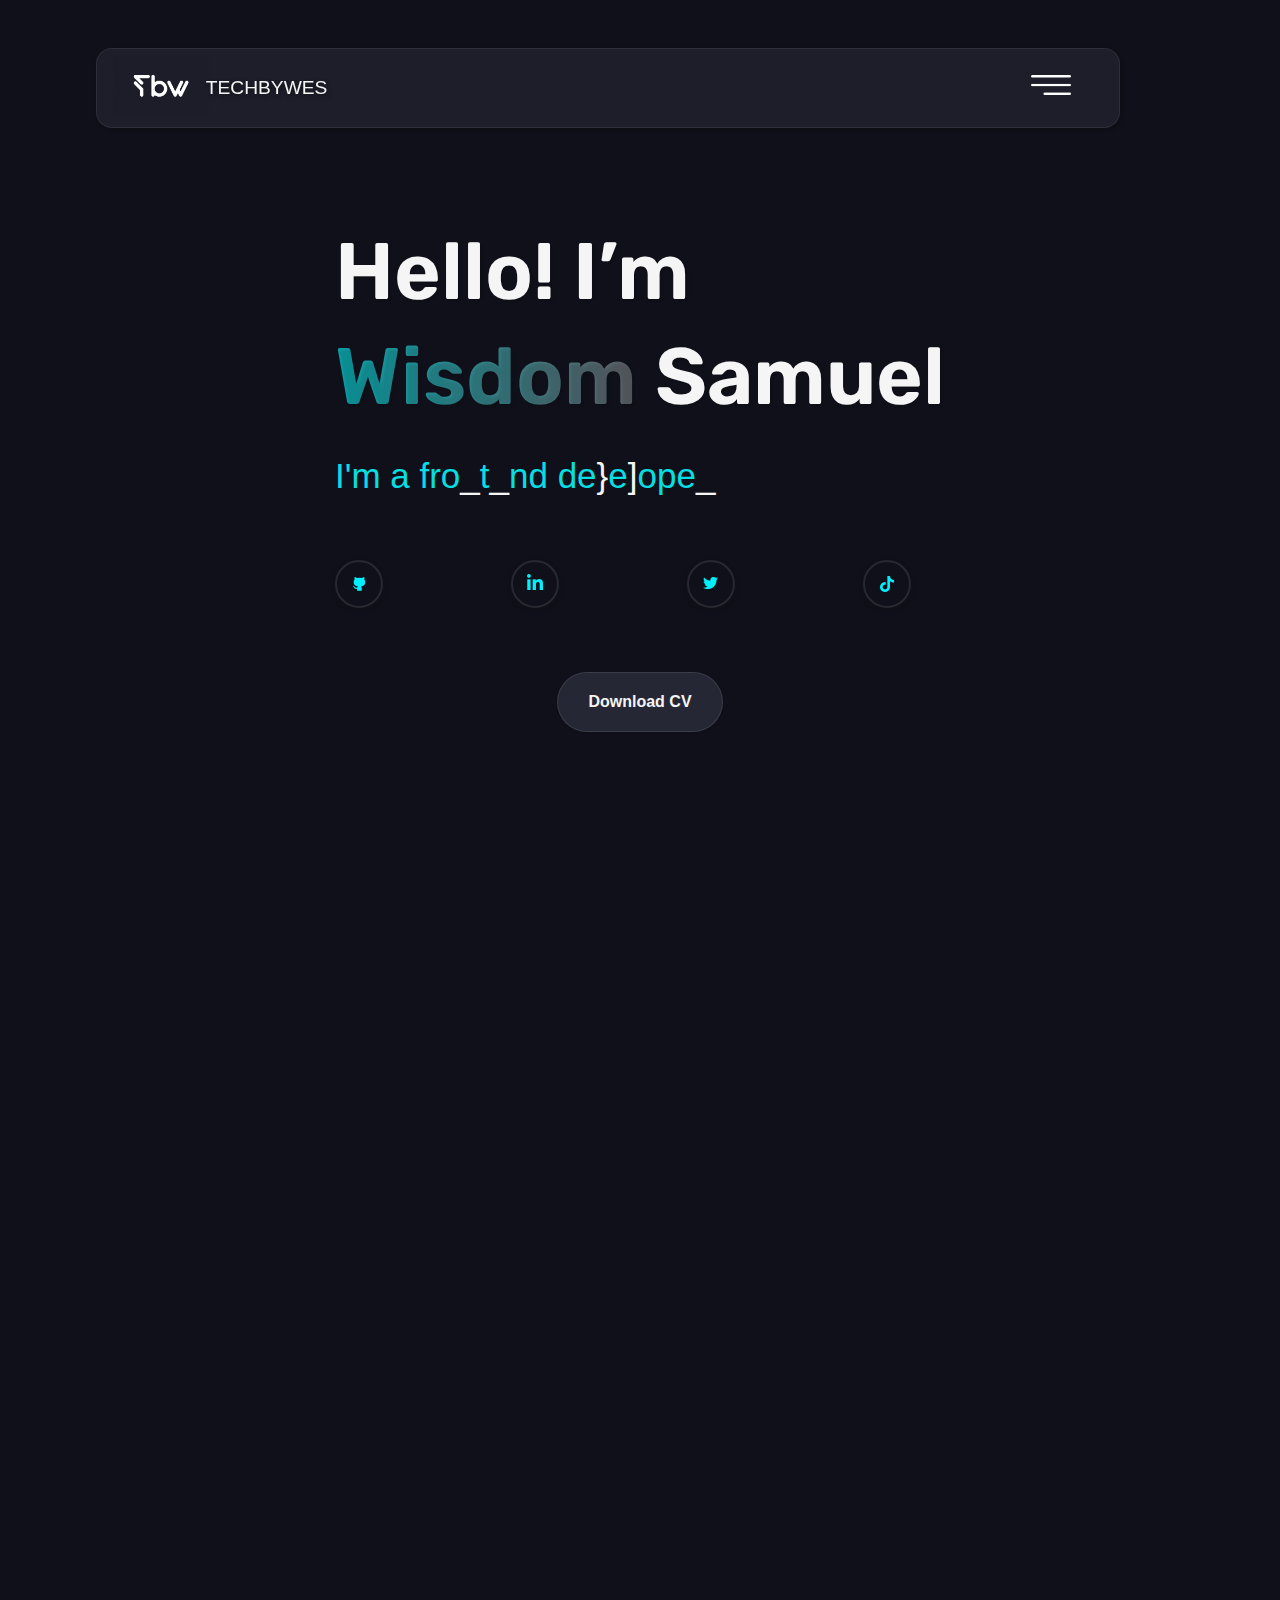
==== commit b1a17257: "updated animation" ====
--- a/HTML/index.html
+++ b/HTML/index.html
@@ -32,7 +32,7 @@
             </h1>
 
             <!-- MOBILE MENU ICON STARTS HERE -->
-            <div class="mobile_menu_icon_div hideanimation">
+            <div class="mobile_menu_icon_div">
               <img
                 id="menu_open"
                 src="/images/menu_open.png"
@@ -70,7 +70,7 @@
       <div class="Hero_wrapper">
         <div class="left_side_container">
           <h2 class="hello_text hideanimation">Hello! I’m</h2>
-          <h1 class="name_text">
+          <h1 class="name_text hideanimation">
             <span class="wisdom_text changing-color hideanimation">Wisdom</span>
             Samuel
           </h1>
--- a/CSS/style.css
+++ b/CSS/style.css
@@ -20,7 +20,7 @@
   padding-bottom: 3rem;
   background: #10101a;
   width: 100%;
-  height: 55rem!important;
+  height: 55rem !important;
   padding-left: 6rem;
   padding-right: 6rem;
 }
@@ -71,7 +71,7 @@
   justify-content: space-between;
   align-items: center;
   margin-top: 4rem;
-  padding-bottom: 26rem!important;
+  padding-bottom: 26rem !important;
 }
 .hello_text,
 .name_text,
@@ -150,7 +150,7 @@
 
 .hello_text,
 .name_text {
-  font-size: 5rem!important;
+  font-size: 5rem !important;
 }
 
 .hello_text,
@@ -292,7 +292,6 @@
   border-bottom-left-radius: 4rem;
   border-bottom-right-radius: 4rem;
 }
-
 
 .read_more_btn:focus {
   outline: none;
@@ -786,7 +785,16 @@
     background: #212121;
     height: 100%;
   }
-
+  .hideanimation {
+    opacity: 0;
+    transition: all 1.5s;
+    transform: translate(-40%);
+  }
+
+  .showanimation {
+    opacity: 1;
+    transform: translate(0);
+  }
   .container {
     height: 100%;
     width: 100%;
@@ -975,14 +983,14 @@
   }
 
   .hello_text {
-    font-size: 3rem!important;
+    font-size: 3rem !important;
     text-align: center;
     font-family: "Rubik", sans-serif;
     font-weight: 600;
   }
 
   .name_text {
-    font-size: 2rem!important;
+    font-size: 2rem !important;
     white-space: nowrap;
     text-align: center;
 
@@ -1605,833 +1613,6 @@
 }
 
 @media screen and (min-width: 321px) and (max-width: 360px) {
- /* ANIMATION STARTS HERE */
-
- html,
- body {
-   font-family: Mark Pro, sans-serif;
-   background: #212121;
-   height: 100%;
- }
-
- .container {
-   height: 100%;
-   width: 100%;
-   justify-content: center;
-   align-items: center;
-   display: flex;
- }
-
- .text {
-   font-weight: 100;
-   font-size: 20px;
-   color: #06dfe2;
- }
-
- .dud {
-   color: whitesmoke;
- }
- .container {
-   margin-top: 2rem;
-   margin-bottom: 4rem;
- }
-
- /* ANIMATION ENDS HERE */
-
- .header_container {
-   padding-left: 2rem;
-   padding-right: 2rem;
-   height: 34rem;
- }
-
- .logo_menu_c0ntainer {
-   border-radius: 1.5rem;
-   height: 4rem;
-   position: fixed;
-   width: 80%;
-   box-shadow: 2px 2px 4px rgba(0, 0, 0, 0.2);
-   background: rgba(42, 43, 56, 0.5);
-   -webkit-backdrop-filter: blur(104px);
-   backdrop-filter: blur(104px);
-   border-radius: 1rem;
-   z-index: 2;
- }
-
- .animatemenu {
-   animation: slideDownAnimation 1s 2s ease-in-out;
- }
-
- .menu_ul {
-   width: 80%;
-   position: fixed;
-   margin-top: 2.4rem !important;
-
-   scroll-snap-align: start;
-   opacity: 1;
-   animation: slideDownAnimation 1s ease-in-out;
-   z-index: 1;
-
-   background: rgba(42, 43, 56, 0.5);
-   -webkit-backdrop-filter: blur(104px);
-   backdrop-filter: blur(104px);
-   border-radius: 1rem;
-   z-index: 2;
-   z-index: 1;
- }
-
- @keyframes slideDownAnimation {
-   0% {
-     transform: translatex(-100%);
-     opacity: 0;
-
-     background: rgba(24, 24, 27, 0.511);
-   }
-   50% {
-     transform: translateY(50);
-     opacity: 4;
-   }
-   100% {
-     transform: translateYX(20);
-     opacity: 2;
-   }
- }
-
- .mobile_menu_icon_div {
-   display: flex;
-   margin-top: -0.2rem;
-   margin-left: 6rem;
- }
- #menu_open {
-   margin-top: rem;
-   width: 1.8rem;
-   margin-left: -4rem;
- }
-
- #menu_close {
-   margin-top: 0.1rem;
-   width: 1rem;
-   margin-left: -4rem;
- }
- .menu_a {
-   display: flex;
-   padding-top: 1rem;
-   font-size: 1rem;
- }
-
- .logo_icon {
-   width: 1.7rem;
-   margin-top: -0.2rem;
-   margin-right: -2rem;
-   cursor: pointer;
- }
-
- .logo_icon2 {
-   width: 1.7rem;
-   margin-top: -0.2rem;
-   margin-right: -2rem;
-   cursor: pointer;
- }
- .logo_im {
-   width: 5rem;
-   margin-left: 3rem;
-   cursor: pointer;
- }
-
- .logo_text {
-   display: flex;
-   align-items: center;
-   white-space: nowrap;
-   font-size: 0.7rem;
-   font-weight: lighter;
-   margin-left: -2.6rem;
-   -webkit-animation: slide-in-left 0.5s cubic-bezier(0.25, 0.46, 0.45, 0.94)
-     both;
-   animation: slide-in-left 0.5s cubic-bezier(0.25, 0.46, 0.45, 0.94) both;
- }
-
- @-webkit-keyframes slide-in-left {
-   0% {
-     -webkit-transform: translateX(-1000px);
-     transform: translateX(-1000px);
-     opacity: 0;
-   }
-   100% {
-     -webkit-transform: translateX(0);
-     transform: translateX(0);
-     opacity: 1;
-   }
- }
- @keyframes slide-in-left {
-   0% {
-     -webkit-transform: translateX(-1000px);
-     transform: translateX(-1000px);
-     opacity: 0;
-   }
-   100% {
-     -webkit-transform: translateX(0);
-     transform: translateX(0);
-     opacity: 1;
-   }
- }
-
- .logo_conatiner {
-   display: flex;
-   align-items: center;
-   margin-left: -5rem;
-   font-size: 0.9rem;
-   gap: 2rem;
- }
- .menu_ul {
-   display: flex;
-   flex-direction: column;
-   margin-top: 2rem;
-   font-size: 2rem;
-   padding-top: 2rem;
-   padding-bottom: 2rem;
-   height: 85%;
- }
-
- .hidden {
-   display: none;
- }
-
- .Hero_wrapper {
-   margin-top: 9rem;
-   display: flex;
-   flex-direction: column;
- }
-
- .hello_text {
-   font-size: 3rem!important;
-   text-align: center;
-   font-family: "Rubik", sans-serif;
-   font-weight: 600;
- }
-
- .name_text {
-   font-size: 2rem!important;
-   white-space: nowrap;
-   text-align: center;
-
-   font-family: "Rubik", sans-serif;
-   font-weight: 600;
- }
-
- .wisdom_text {
-   color: #06dfe2;
-   font-size: 2rem !important;
- }
-
- /* WISDOM TEXT ANIMATION STARTS FROM HERE */
- @keyframes hue {
-   from {
-     filter: hue-rotate(0deg);
-   }
-
-   to {
-     filter: hue-rotate(360deg);
-   }
- }
-
- .changing-color {
-   animation: hue 8s infinite linear;
-   background-image: linear-gradient(
-     90deg,
-     #06fbff9b 0%,
-     rgba(255, 255, 255, 0.322) 100%
-   );
-   -webkit-background-clip: text;
-   background-clip: text;
-   -webkit-text-fill-color: transparent;
-   font-size: 2rem;
-   font-family: "Rubik", sans-serif;
-   font-weight: 600;
-   text-align: center;
- }
-
- /* WISDOM TEXT ANIMATION ENDS FROM HERE */
-
- .developer_text,
- .developer_text2 {
-   font-size: 1.5rem;
-   white-space: nowrap;
- }
- .logos_div {
-   display: flex;
-   align-items: center;
-   gap: 2rem;
- }
-
- .github_logo_div,
- .linkiden_logo_div,
- .twitter_logo_div,
- .tiktok_logo_div {
-   width: 2rem;
-   height: 2rem;
- }
-
- .github_logo_div {
-   -webkit-animation: bounce-in-top 1.1s both;
-   animation: bounce-in-top 1.1s both;
- }
-
- .linkiden_logo_div {
-   -webkit-animation: bounce-in-top 1.1s both;
-   animation: bounce-in-top 1.5s both;
- }
- .twitter_logo_div {
-   -webkit-animation: bounce-in-top 1.1s both;
-   animation: bounce-in-top 1.4s both;
- }
- .tiktok_logo_div {
-   -webkit-animation: bounce-in-top 1.1s both;
-   animation: bounce-in-top 1.7s both;
- }
-
- /* SOCIAL ICON ANIMATION STARTS FROM HERE */
- @-webkit-keyframes bounce-in-top {
-   0% {
-     -webkit-transform: translateY(-500px);
-     transform: translateY(-500px);
-     -webkit-animation-timing-function: ease-in;
-     animation-timing-function: ease-in;
-     opacity: 0;
-   }
-   38% {
-     -webkit-transform: translateY(0);
-     transform: translateY(0);
-     -webkit-animation-timing-function: ease-out;
-     animation-timing-function: ease-out;
-     opacity: 1;
-   }
-   55% {
-     -webkit-transform: translateY(-65px);
-     transform: translateY(-65px);
-     -webkit-animation-timing-function: ease-in;
-     animation-timing-function: ease-in;
-   }
-   72% {
-     -webkit-transform: translateY(0);
-     transform: translateY(0);
-     -webkit-animation-timing-function: ease-out;
-     animation-timing-function: ease-out;
-   }
-   81% {
-     -webkit-transform: translateY(-28px);
-     transform: translateY(-28px);
-     -webkit-animation-timing-function: ease-in;
-     animation-timing-function: ease-in;
-   }
-   90% {
-     -webkit-transform: translateY(0);
-     transform: translateY(0);
-     -webkit-animation-timing-function: ease-out;
-     animation-timing-function: ease-out;
-   }
-   95% {
-     -webkit-transform: translateY(-8px);
-     transform: translateY(-8px);
-     -webkit-animation-timing-function: ease-in;
-     animation-timing-function: ease-in;
-   }
-   100% {
-     -webkit-transform: translateY(0);
-     transform: translateY(0);
-     -webkit-animation-timing-function: ease-out;
-     animation-timing-function: ease-out;
-   }
- }
- @keyframes bounce-in-top {
-   0% {
-     -webkit-transform: translateY(-500px);
-     transform: translateY(-500px);
-     -webkit-animation-timing-function: ease-in;
-     animation-timing-function: ease-in;
-     opacity: 0;
-   }
-   38% {
-     -webkit-transform: translateY(0);
-     transform: translateY(0);
-     -webkit-animation-timing-function: ease-out;
-     animation-timing-function: ease-out;
-     opacity: 1;
-   }
-   55% {
-     -webkit-transform: translateY(-65px);
-     transform: translateY(-65px);
-     -webkit-animation-timing-function: ease-in;
-     animation-timing-function: ease-in;
-   }
-   72% {
-     -webkit-transform: translateY(0);
-     transform: translateY(0);
-     -webkit-animation-timing-function: ease-out;
-     animation-timing-function: ease-out;
-   }
-   81% {
-     -webkit-transform: translateY(-28px);
-     transform: translateY(-28px);
-     -webkit-animation-timing-function: ease-in;
-     animation-timing-function: ease-in;
-   }
-   90% {
-     -webkit-transform: translateY(0);
-     transform: translateY(0);
-     -webkit-animation-timing-function: ease-out;
-     animation-timing-function: ease-out;
-   }
-   95% {
-     -webkit-transform: translateY(-8px);
-     transform: translateY(-8px);
-     -webkit-animation-timing-function: ease-in;
-     animation-timing-function: ease-in;
-   }
-   100% {
-     -webkit-transform: translateY(0);
-     transform: translateY(0);
-     -webkit-animation-timing-function: ease-out;
-     animation-timing-function: ease-out;
-   }
- }
-
- /* SOCIAL ICON ANIMATION ENDS FROM HERE */
-
- .cv_btn {
-   display: flex;
-   justify-content: center;
-   align-items: center;
-   margin: 0 auto;
-   margin-top: 4rem;
-   width: 10rem;
-   height: 3rem;
-   white-space: nowrap;
-   font: 0.4rem !important;
-   -webkit-animation: color-change-2x 2s linear infinite alternate both;
-   animation: color-change-2x 3s linear 1 alternate backwards;
- }
-
- @-webkit-keyframes color-change-2x {
-   0% {
-     background: #19dcea;
-   }
-   100% {
-     background: #796386;
-   }
- }
- @keyframes color-change-2x {
-   0% {
-     background: #19dcea;
-   }
-   100% {
-     background: #b22cff;
-   }
- }
-
- .right_side_container {
-   display: none;
- }
-
- .right_side_container {
-   width: 18rem;
-   height: 18rem;
- }
-
- .Hero_imge {
-   width: 18rem;
- }
-
- .innerSection_container {
-   display: flex;
-   margin-top: 4rem;
-   flex-direction: column;
-   height: 100%;
- }
- .header_container {
-   padding-bottom: 35rem;
- }
-
- .section_container {
-   display: flex;
-   justify-content: center;
-   height: 60%;
-   margin-bottom: -10rem;
- }
-
- .leftImage_container {
-   display: flex;
-   margin: 0 auto;
-   width: 65vw !important;
- }
- .images_123_div,
- .image_456_div {
-   display: flex;
-   flex-direction: column;
- }
-
- .leftImage_container {
-   width: 60%;
-   height: 230px;
-   display: none;
- }
- .div_1,
- .div_2,
- .div_3,
- .div_4,
- .div_5,
- .div_6 {
-   width: 80%;
-   height: 30rem;
-   display: flex;
-   flex-direction: column;
-   align-items: center;
-   border-radius: 2.5rem;
-   background: -webkit-gradient(
-     linear,
-     left top,
-     left bottom,
-     from(rgba(35, 37, 49, 0.5)),
-     to(rgba(15, 15, 24, 0.5))
-   );
-   background: -webkit-linear-gradient(
-     top,
-     rgba(35, 37, 49, 0.5),
-     rgba(15, 15, 24, 0.5)
-   );
-   background: linear-gradient(
-     180deg,
-     rgba(35, 37, 49, 0.251),
-     rgba(15, 15, 24, 0.288)
-   );
-
-   -webkit-box-sizing: border-box;
-   box-sizing: border-box;
-   -webkit-backdrop-filter: blur(54px);
-   backdrop-filter: blur(54px);
-   border: 0.1px solid rgba(245, 245, 245, 0.078);
-
-   box-shadow: 1px 1px 6px rgba(0, 0, 0, 0.4);
- }
- .projects_image {
-   width: 210px;
-   height: 350px;
- }
-
- .projects_image {
-   margin-bottom: 3rem;
-   border-radius: 1rem;
-   box-shadow: 0 2px 4px rgba(0, 0, 0, 0.4);
- }
-
- /* stars here */
- .projects_image {
-   position: relative;
-   display: inline-block;
- }
- .projects_image:before {
-   content: "";
-   position: absolute;
-   width: 100%;
-   height: 100%;
-   opacity: 0;
-   transition: opacity 0.3s ease;
-   z-index: -1;
- }
-
- .projects_image:hover:before {
-   opacity: 1;
- }
-
- .visit_site_text {
-   position: absolute;
-   top: 50%;
-   left: 50%;
-   transform: translate(-50%, -50%);
-   color: white;
-   font-size: 20px;
-   opacity: 0;
-   transition: opacity 0.3s ease;
-
-   background-color: rgba(0, 0, 0, 0.299);
-   transition: opacity 0.3s ease;
-   white-space: nowrap;
-   padding: 8px 8px;
-   border-radius: 5px;
-   box-shadow: 0 2px 5px rgba(0, 0, 0, 0.3);
-
-   -webkit-box-sizing: border-box;
-   box-sizing: border-box;
-   -webkit-backdrop-filter: blur(54px);
-   backdrop-filter: blur(54px);
- }
-
- .div_1:hover .visit_site_text {
-   opacity: 1;
-   z-index: 1;
- }
-
- .div_2:hover .visit_site_text {
-   opacity: 1;
- }
- .div_3:hover .visit_site_text {
-   opacity: 1;
- }
- .div_4:hover .visit_site_text {
-   opacity: 1;
- }
- .div_5:hover .visit_site_text {
-   opacity: 1;
- }
- .div_6:hover .visit_site_text {
-   opacity: 1;
- }
-
- /* ends here */
-
- /* PROJECT ANIMATION STARTS HERE */
-
- .add_me.effect-duke img,
- .add_me.effect-duke p {
-   -webkit-transition: opacity 0.35s, -webkit-transform 0.35s;
-   transition: opacity 0.35s, transform 0.35s;
- }
-
- .add_me.effect-duke:hover img {
-   opacity: 0.1;
-   transform: scale3d(1.1, 1.1, 1);
- }
-
- .add_me.effect-duke h2 {
-   -webkit-transition: -webkit-transform 0.35s;
-   transition: transform 0.35s;
-   -webkit-transform: scale3d(0.8, 0.8, 1);
-   transform: scale3d(0.8, 0.8, 1);
-   -webkit-transform-origin: 50% 100%;
-   transform-origin: 50% 100%;
- }
-
- .add_me.effect-duke p {
-   position: absolute;
-   width: 60%;
-   margin: 20px;
-   padding: 30px;
-   border: 1px solid #fff;
-   border-radius: 1rem;
-
-   box-shadow: 2px 2px 4px rgba(0, 0, 0, 0.2),
-     -1px -1px 6px rgba(255, 255, 255, 0.505);
-   text-transform: none;
-   font-size: 90%;
-   opacity: 0;
-   -webkit-transform: scale3d(0.8, 0.8, 1);
-   transform: scale3d(0.8, 0.8, 1);
-   -webkit-transform-origin: 50% -100%;
-   transform-origin: 50% -100%;
- }
-
- .add_me.effect-duke:hover h2,
- .add_me.effect-duke:hover p {
-   opacity: 1;
-   -webkit-transform: scale3d(1, 1, 1);
-   transform: scale3d(1, 1, 1);
- }
- /* PROJECT ANIMATION ENDS HERE */
-
- #addeffect,
- #coactlife {
-   z-index: 1;
-   transition: all 0.3s ease;
- }
-
- #coactlife:hover {
-   filter: blur(4px) saturate(150%);
- }
-
- #bidiana:hover {
-   filter: blur(4px) saturate(150%);
- }
-
- #addeffect:hover {
-   filter: blur(4px) saturate(150%);
- }
-
- .sites_text {
-   color: white;
-   margin-top: -2rem;
-   font-size: 1.2rem;
- }
-
- .visit_site_text {
-   text-decoration: none;
-   color: white;
-   font-family: lato;
-   font-size: 0.9rem;
-   letter-spacing: 0.1rem;
-
-   position: absolute;
-   z-index: 1;
-   display: flex;
-   align-items: center;
-   justify-content: center;
- }
-
- .about_me_text,
- .me_span {
-   font-size: 2.2rem;
- }
-
- .frontend_text {
-   font-size: 1.6rem;
- }
-
- .skills > li {
-   font-size: 0.7rem;
- }
-
- .our_services_text,
- .latestproject_text,
- .contact_me_tex {
-   font-size: 1rem !important;
- }
-
- .our_services_text {
-   margin-top: 2rem;
-   margin-bottom: -3rem;
- }
-
- .section_container {
-   background-color: #10101a;
- }
-
- .righttext_andbutton_container {
-   width: 20rem;
-   height: 15rem;
-   margin-top: -6rem;
-   padding-bottom: -4rem;
- }
- .about_me_text {
-   display: none;
- }
- .paragraph2_text {
-   font-size: 0.8rem;
-   line-height: 1rem;
-   padding: 0 2rem;
-   width: 20rem;
-   word-spacing: 0.1rem;
-
-   font-family: "Rubik", sans-serif;
-   font-weight: 300;
- }
-
- .enginner_text {
-   color: #06dfe2;
- }
-
- .changing-color2 {
-   animation: hue 8s infinite linear;
-   background-image: linear-gradient(
-     90deg,
-     #06fbff9b 0%,
-     rgba(255, 255, 255, 0.322) 100%
-   );
-   -webkit-background-clip: text;
-   background-clip: text;
-   -webkit-text-fill-color: transparent;
-   font-size: 0.8rem;
-   font-family: "Rubik", sans-serif;
-   font-weight: 600;
-   text-align: center;
- }
-
- .changing-color3 {
-   animation: hue 10s 10 linear backwards;
-   background-image: linear-gradient(90deg, #00ffffe2 0%, #00ffffe2 100%);
-   -webkit-background-clip: text;
-   background-clip: text;
-   -webkit-text-fill-color: transparent;
-   font-size: 1.6rem;
-   font-family: "Rubik", sans-serif;
-   font-weight: 600;
-   text-align: center;
- }
-
- .changing-color4 {
-   animation: hue 10s 10 linear backwards;
-   background-image: linear-gradient(90deg, #00ffffe2 0%, #00ffffe2 100%);
-   -webkit-background-clip: text;
-   background-clip: text;
-   -webkit-text-fill-color: transparent;
-   font-size: 1.5rem;
-   font-family: "Rubik", sans-serif;
-   font-weight: 600;
-   text-align: center;
- }
-
- .latestproject_text {
-   font-size: 1.5rem !important;
- }
- .project_description {
-   color: white;
-   text-align: center;
-   font-size: 0.7rem;
-   font-weight: lighter;
-   margin-bottom: 4rem;
-   font-family: "Rubik", sans-serif;
- }
- .ourServices_wrapper {
-   background-color: #10101a;
-   margin-top: 10rem;
- }
-
- .latestproject_div {
-   background-color: #10101a;
- }
-
- .form_section_div {
-   background-color: #10101a;
- }
-
- .logos_div {
-   margin-top: 2rem;
- }
- .footer_div {
-   display: flex;
-   justify-content: center;
-   align-items: center;
-   margin-bottom: -4rem;
-   margin-top: 2rem;
-   background: rgba(42, 43, 56, 0.5);
-   -webkit-backdrop-filter: blur(104px);
-   backdrop-filter: blur(104px);
-   padding: 0 6rem;
-   width: 100%;
-   height: 3rem;
-   z-index: 1;
- }
-
- .contact_me_tex {
-   display: flex;
-   justify-content: center;
-   align-items: center;
-   gap: 0.6rem;
- }
- .form-container {
-   width: 16rem;
- }
-
- .submit_form_tn {
-   display: flex;
-   justify-content: center;
-   align-items: center;
-   width: 6rem;
-   height: 3rem;
- }
-
- /* SKILLS CSS STARTS FROM HERE */
-
- /* SKILLS CSS ENDS FROM HERE */
-}
-
-@media screen and (min-width: 361px) and (max-width: 414px) {
   /* ANIMATION STARTS HERE */
 
   html,
@@ -2440,11 +1621,20 @@
     background: #212121;
     height: 100%;
   }
-
+  .hideanimation {
+    opacity: 0;
+    transition: all 1.5s;
+    transform: translate(-40%);
+  }
+
+  .showanimation {
+    opacity: 1;
+    transform: translate(0);
+  }
   .container {
     height: 100%;
     width: 100%;
-
+    justify-content: center;
     align-items: center;
     display: flex;
   }
@@ -2531,13 +1721,13 @@
   #menu_open {
     margin-top: rem;
     width: 1.8rem;
-    margin-left: -0.9rem;
+    margin-left: -4rem;
   }
 
   #menu_close {
     margin-top: 0.1rem;
     width: 1rem;
-    margin-left: -0.9rem;
+    margin-left: -4rem;
   }
   .menu_a {
     display: flex;
@@ -2568,7 +1758,7 @@
     display: flex;
     align-items: center;
     white-space: nowrap;
-    font-size: 0.6rem;
+    font-size: 0.7rem;
     font-weight: lighter;
     margin-left: -2.6rem;
     -webkit-animation: slide-in-left 0.5s cubic-bezier(0.25, 0.46, 0.45, 0.94)
@@ -2629,13 +1819,14 @@
   }
 
   .hello_text {
-    font-size: 3rem!important;
+    font-size: 3rem !important;
+    text-align: center;
     font-family: "Rubik", sans-serif;
     font-weight: 600;
   }
 
   .name_text {
-    font-size: 2rem!important;
+    font-size: 2rem !important;
     white-space: nowrap;
     text-align: center;
 
@@ -3140,7 +2331,7 @@
   .paragraph2_text {
     font-size: 0.8rem;
     line-height: 1rem;
-    padding: 0 1rem;
+    padding: 0 2rem;
     width: 20rem;
     word-spacing: 0.1rem;
 
@@ -3241,7 +2432,7 @@
     gap: 0.6rem;
   }
   .form-container {
-    width: 18rem;
+    width: 16rem;
   }
 
   .submit_form_tn {
@@ -3256,7 +2447,8 @@
 
   /* SKILLS CSS ENDS FROM HERE */
 }
-@media screen and (min-width: 415px) and (max-width: 500px) {
+
+@media screen and (min-width: 361px) and (max-width: 414px) {
   /* ANIMATION STARTS HERE */
 
   html,
@@ -3265,13 +2457,22 @@
     background: #212121;
     height: 100%;
   }
-
+  .hideanimation {
+    opacity: 0;
+    transition: all 1.5s;
+    transform: translate(-40%);
+  }
+
+  .showanimation {
+    opacity: 1;
+    transform: translate(0);
+  }
   .container {
     height: 100%;
     width: 100%;
-
-    align-items: center;
-    display: flex;
+    align-items: center;
+    display: flex;
+    justify-content: center;
   }
 
   .text {
@@ -3293,7 +2494,7 @@
   .header_container {
     padding-left: 2rem;
     padding-right: 2rem;
-    height: 34rem;
+    height: 40rem!important;
   }
 
   .logo_menu_c0ntainer {
@@ -3323,7 +2524,7 @@
     animation: slideDownAnimation 1s ease-in-out;
     z-index: 1;
 
-    background: rgba(42, 43, 56, 0.5);
+    background: rgba(42, 43, 56, 0.203);
     -webkit-backdrop-filter: blur(104px);
     backdrop-filter: blur(104px);
     border-radius: 1rem;
@@ -3355,14 +2556,14 @@
   }
   #menu_open {
     margin-top: rem;
-    width: 1.8rem;
-    margin-left: 2rem;
+    width: 2rem;
+    margin-left: 0.4rem;
   }
 
   #menu_close {
     margin-top: 0.1rem;
-    width: 1rem;
-    margin-left: 2rem;
+    width: 1.5rem;
+    margin-left: 0.4rem;
   }
   .menu_a {
     display: flex;
@@ -3393,7 +2594,7 @@
     display: flex;
     align-items: center;
     white-space: nowrap;
-    font-size: 0.6rem;
+    font-size: 0.8rem;
     font-weight: lighter;
     margin-left: -2.6rem;
     -webkit-animation: slide-in-left 0.5s cubic-bezier(0.25, 0.46, 0.45, 0.94)
@@ -3454,13 +2655,13 @@
   }
 
   .hello_text {
-    font-size: 3rem!important;
+    font-size: 4.5rem !important;
     font-family: "Rubik", sans-serif;
     font-weight: 600;
   }
 
   .name_text {
-    font-size: 2rem!important;
+    font-size: 2.8rem !important;
     white-space: nowrap;
     text-align: center;
 
@@ -3470,7 +2671,7 @@
 
   .wisdom_text {
     color: #06dfe2;
-    font-size: 2rem !important;
+    font-size: 2.8rem !important;
   }
 
   /* WISDOM TEXT ANIMATION STARTS FROM HERE */
@@ -3510,15 +2711,15 @@
   .logos_div {
     display: flex;
     align-items: center;
-    gap: rem;
+    gap: 2rem;
   }
 
   .github_logo_div,
   .linkiden_logo_div,
   .twitter_logo_div,
   .tiktok_logo_div {
-    width: 2rem;
-    height: 2rem;
+    width: 3.5rem;
+    height: 3.5rem;
   }
 
   .github_logo_div {
@@ -3653,8 +2854,8 @@
     align-items: center;
     margin: 0 auto;
     margin-top: 4rem;
-    width: 10rem;
-    height: 3rem;
+    width: 14rem;
+    height: 4rem;
     white-space: nowrap;
     font: 0.4rem !important;
     -webkit-animation: color-change-2x 2s linear infinite alternate both;
@@ -3966,9 +3167,9 @@
     font-size: 0.8rem;
     line-height: 1rem;
     padding: 0 1rem;
-    width: 20rem;
+    width: 24rem;
     word-spacing: 0.1rem;
-
+    margin-left: -2rem!important;
     font-family: "Rubik", sans-serif;
     font-weight: 300;
   }
@@ -4066,7 +3267,7 @@
     gap: 0.6rem;
   }
   .form-container {
-    width: 20rem;
+    width: 18rem;
   }
 
   .submit_form_tn {
@@ -4081,7 +3282,7 @@
 
   /* SKILLS CSS ENDS FROM HERE */
 }
-@media screen and (min-width: 501px) and (max-width: 768px) {
+@media screen and (min-width: 415px) and (max-width: 500px) {
   /* ANIMATION STARTS HERE */
 
   html,
@@ -4090,7 +3291,16 @@
     background: #212121;
     height: 100%;
   }
-
+  .hideanimation {
+    opacity: 0;
+    transition: all 1.5s;
+    transform: translate(-40%);
+  }
+
+  .showanimation {
+    opacity: 1;
+    transform: translate(0);
+  }
   .container {
     height: 100%;
     width: 100%;
@@ -4101,7 +3311,7 @@
 
   .text {
     font-weight: 100;
-    font-size: 30px;
+    font-size: 20px;
     color: #06dfe2;
   }
 
@@ -4124,7 +3334,6 @@
   .logo_menu_c0ntainer {
     border-radius: 1.5rem;
     height: 4rem;
-    margin-left: 3rem;
     position: fixed;
     width: 80%;
     box-shadow: 2px 2px 4px rgba(0, 0, 0, 0.2);
@@ -4143,7 +3352,7 @@
     width: 80%;
     position: fixed;
     margin-top: 2.4rem !important;
-    margin-left: 3rem;
+
     scroll-snap-align: start;
     opacity: 1;
     animation: slideDownAnimation 1s ease-in-out;
@@ -4182,13 +3391,13 @@
   #menu_open {
     margin-top: rem;
     width: 1.8rem;
-    margin-left: 16.5rem;
+    margin-left: 2rem;
   }
 
   #menu_close {
     margin-top: 0.1rem;
     width: 1rem;
-    margin-left: 16.5rem;
+    margin-left: 2rem;
   }
   .menu_a {
     display: flex;
@@ -4219,7 +3428,7 @@
     display: flex;
     align-items: center;
     white-space: nowrap;
-    font-size: 01rem;
+    font-size: 0.6rem;
     font-weight: lighter;
     margin-left: -2.6rem;
     -webkit-animation: slide-in-left 0.5s cubic-bezier(0.25, 0.46, 0.45, 0.94)
@@ -4280,13 +3489,13 @@
   }
 
   .hello_text {
-    font-size: 5rem;
+    font-size: 3rem !important;
     font-family: "Rubik", sans-serif;
     font-weight: 600;
   }
 
   .name_text {
-    font-size: 3rem!important;
+    font-size: 2rem !important;
     white-space: nowrap;
     text-align: center;
 
@@ -4296,7 +3505,7 @@
 
   .wisdom_text {
     color: #06dfe2;
-    font-size: 3rem !important;
+    font-size: 2rem !important;
   }
 
   /* WISDOM TEXT ANIMATION STARTS FROM HERE */
@@ -4336,7 +3545,7 @@
   .logos_div {
     display: flex;
     align-items: center;
-    gap: 4rem;
+    gap: rem;
   }
 
   .github_logo_div,
@@ -4556,9 +3765,8 @@
   .div_4,
   .div_5,
   .div_6 {
-    margin-bottom: 4rem;
-    width: 60%;
-    height: 40rem;
+    width: 80%;
+    height: 30rem;
     display: flex;
     flex-direction: column;
     align-items: center;
@@ -4590,8 +3798,8 @@
     box-shadow: 1px 1px 6px rgba(0, 0, 0, 0.4);
   }
   .projects_image {
-    width: 20rem;
-    height: 30rem;
+    width: 210px;
+    height: 350px;
   }
 
   .projects_image {
@@ -4768,7 +3976,7 @@
   .our_services_text,
   .latestproject_text,
   .contact_me_tex {
-    font-size: 1.5rem !important;
+    font-size: 1rem !important;
   }
 
   .our_services_text {
@@ -4792,11 +4000,12 @@
   .paragraph2_text {
     font-size: 0.8rem;
     line-height: 1rem;
-    width: 30rem;
+    padding: 0 1rem;
+    width: 20rem;
     word-spacing: 0.1rem;
+
     font-family: "Rubik", sans-serif;
     font-weight: 300;
-    margin-left: -5rem !important;
   }
 
   .enginner_text {
@@ -4892,7 +4101,7 @@
     gap: 0.6rem;
   }
   .form-container {
-    width: 50rem;
+    width: 20rem;
   }
 
   .submit_form_tn {
@@ -4907,8 +4116,7 @@
 
   /* SKILLS CSS ENDS FROM HERE */
 }
-
-@media screen and (min-width: 769px) and (max-width: 834px) {
+@media screen and (min-width: 501px) and (max-width: 768px) {
   /* ANIMATION STARTS HERE */
 
   html,
@@ -4917,7 +4125,16 @@
     background: #212121;
     height: 100%;
   }
-
+  .hideanimation {
+    opacity: 0;
+    transition: all 1.5s;
+    transform: translate(-40%);
+  }
+
+  .showanimation {
+    opacity: 1;
+    transform: translate(0);
+  }
   .container {
     height: 100%;
     width: 100%;
@@ -5113,7 +4330,7 @@
   }
 
   .name_text {
-    font-size: 3rem;
+    font-size: 3rem !important;
     white-space: nowrap;
     text-align: center;
 
@@ -5170,8 +4387,8 @@
   .linkiden_logo_div,
   .twitter_logo_div,
   .tiktok_logo_div {
-    width: 3rem;
-    height: 3rem;
+    width: 2rem;
+    height: 2rem;
   }
 
   .github_logo_div {
@@ -5734,7 +4951,8 @@
 
   /* SKILLS CSS ENDS FROM HERE */
 }
-@media screen and (min-width: 835px) and (max-width: 900px) {
+
+@media screen and (min-width: 769px) and (max-width: 834px) {
   /* ANIMATION STARTS HERE */
 
   html,
@@ -5743,7 +4961,16 @@
     background: #212121;
     height: 100%;
   }
-
+  .hideanimation {
+    opacity: 0;
+    transition: all 1.5s;
+    transform: translate(-40%);
+  }
+
+  .showanimation {
+    opacity: 1;
+    transform: translate(0);
+  }
   .container {
     height: 100%;
     width: 100%;
@@ -6560,7 +5787,7 @@
 
   /* SKILLS CSS ENDS FROM HERE */
 }
-@media screen and (min-width: 901px) and (max-width: 1024px) {
+@media screen and (min-width: 835px) and (max-width: 900px) {
   /* ANIMATION STARTS HERE */
 
   html,
@@ -6569,7 +5796,16 @@
     background: #212121;
     height: 100%;
   }
-
+  .hideanimation {
+    opacity: 0;
+    transition: all 1.5s;
+    transform: translate(-40%);
+  }
+
+  .showanimation {
+    opacity: 1;
+    transform: translate(0);
+  }
   .container {
     height: 100%;
     width: 100%;
@@ -6627,6 +5863,7 @@
     opacity: 1;
     animation: slideDownAnimation 1s ease-in-out;
     z-index: 1;
+
     background: rgba(42, 43, 56, 0.5);
     -webkit-backdrop-filter: blur(104px);
     backdrop-filter: blur(104px);
@@ -6659,14 +5896,14 @@
   }
   #menu_open {
     margin-top: rem;
-    width: 2.3rem;
-    margin-left: 27rem;
+    width: 1.8rem;
+    margin-left: 16.5rem;
   }
 
   #menu_close {
     margin-top: 0.1rem;
-    width: 1.8rem;
-    margin-left: 27rem;
+    width: 1rem;
+    margin-left: 16.5rem;
   }
   .menu_a {
     display: flex;
@@ -6689,7 +5926,7 @@
   }
   .logo_im {
     width: 5rem;
-    margin-left: 4rem;
+    margin-left: 3rem;
     cursor: pointer;
   }
 
@@ -6821,8 +6058,8 @@
   .linkiden_logo_div,
   .twitter_logo_div,
   .tiktok_logo_div {
-    width: 2rem;
-    height: 2rem;
+    width: 3rem;
+    height: 3rem;
   }
 
   .github_logo_div {
@@ -7035,7 +6272,7 @@
   .div_5,
   .div_6 {
     margin-bottom: 4rem;
-    width: 40%;
+    width: 60%;
     height: 40rem;
     display: flex;
     flex-direction: column;
@@ -7385,7 +6622,7 @@
 
   /* SKILLS CSS ENDS FROM HERE */
 }
-@media screen and (min-width: 1025px) and (max-width: 1440px) {
+@media screen and (min-width: 901px) and (max-width: 1024px) {
   /* ANIMATION STARTS HERE */
 
   html,
@@ -7394,18 +6631,16 @@
     background: #212121;
     height: 100%;
   }
-
-  .hideanimation{
+  .hideanimation {
     opacity: 0;
-    transition:  all 1.5s;
+    transition: all 1.5s;
     transform: translate(-40%);
   }
 
-  .showanimation{
+  .showanimation {
     opacity: 1;
     transform: translate(0);
   }
-
   .container {
     height: 100%;
     width: 100%;
@@ -7415,8 +6650,8 @@
   }
 
   .text {
-    font-weight: 100%;
-    font-size: 35px;
+    font-weight: 100;
+    font-size: 30px;
     color: #06dfe2;
   }
 
@@ -7438,8 +6673,8 @@
 
   .logo_menu_c0ntainer {
     border-radius: 1.5rem;
-    height: 5rem;
-    margin-left: 4rem;
+    height: 4rem;
+    margin-left: 3rem;
     position: fixed;
     width: 80%;
     box-shadow: 2px 2px 4px rgba(0, 0, 0, 0.2);
@@ -7457,13 +6692,12 @@
   .menu_ul {
     width: 80%;
     position: fixed;
-    margin-top: 4rem !important;
+    margin-top: 2.4rem !important;
     margin-left: 3rem;
     scroll-snap-align: start;
     opacity: 1;
-    animation: slideDownAnimation 1.5s ease-in-out;
+    animation: slideDownAnimation 1s ease-in-out;
     z-index: 1;
-
     background: rgba(42, 43, 56, 0.5);
     -webkit-backdrop-filter: blur(104px);
     backdrop-filter: blur(104px);
@@ -7484,7 +6718,7 @@
       opacity: 4;
     }
     100% {
-      transform: translateY(20);
+      transform: translateYX(20);
       opacity: 2;
     }
   }
@@ -7496,19 +6730,19 @@
   }
   #menu_open {
     margin-top: rem;
-    width: 2.5rem;
-    margin-left: 40rem;
+    width: 2.3rem;
+    margin-left: 27rem;
   }
 
   #menu_close {
     margin-top: 0.1rem;
-    width: 2rem;
-    margin-left: 40rem;
+    width: 1.8rem;
+    margin-left: 27rem;
   }
   .menu_a {
     display: flex;
     padding-top: 1rem;
-    font-size: 1.2rem;
+    font-size: 1rem;
   }
 
   .logo_icon {
@@ -7525,7 +6759,7 @@
     cursor: pointer;
   }
   .logo_im {
-    width: 6rem;
+    width: 5rem;
     margin-left: 4rem;
     cursor: pointer;
   }
@@ -7534,9 +6768,9 @@
     display: flex;
     align-items: center;
     white-space: nowrap;
-    font-size: 1.2rem;
+    font-size: 01rem;
     font-weight: lighter;
-    margin-left: -2.2rem;
+    margin-left: -2.6rem;
     -webkit-animation: slide-in-left 0.5s cubic-bezier(0.25, 0.46, 0.45, 0.94)
       both;
     animation: slide-in-left 0.5s cubic-bezier(0.25, 0.46, 0.45, 0.94) both;
@@ -7578,11 +6812,10 @@
     display: flex;
     flex-direction: column;
     margin-top: 2rem;
-    font-size: 2.5rem;
+    font-size: 2rem;
     padding-top: 2rem;
     padding-bottom: 2rem;
     height: 85%;
-    margin-left: 4rem;
   }
 
   .hidden {
@@ -7596,15 +6829,15 @@
   }
 
   .hello_text {
-    margin-top: 2rem;
-    font-size: 7rem;
+    font-size: 5rem;
     font-family: "Rubik", sans-serif;
     font-weight: 600;
   }
 
   .name_text {
-    font-size: 5rem;
+    font-size: 3rem;
     white-space: nowrap;
+    text-align: center;
 
     font-family: "Rubik", sans-serif;
     font-weight: 600;
@@ -7612,7 +6845,7 @@
 
   .wisdom_text {
     color: #06dfe2;
-    font-size: 5rem !important;
+    font-size: 3rem !important;
   }
 
   /* WISDOM TEXT ANIMATION STARTS FROM HERE */
@@ -7652,18 +6885,16 @@
   .logos_div {
     display: flex;
     align-items: center;
-    gap: 8rem;
+    gap: 4rem;
   }
 
   .github_logo_div,
   .linkiden_logo_div,
   .twitter_logo_div,
   .tiktok_logo_div {
-    width: 3rem;
-    height: 3rem;
-    transition: all 0.8s ease;
-  }
-
+    width: 2rem;
+    height: 2rem;
+  }
 
   .github_logo_div {
     -webkit-animation: bounce-in-top 1.1s both;
@@ -7791,6 +7022,36 @@
 
   /* SOCIAL ICON ANIMATION ENDS FROM HERE */
 
+  .cv_btn {
+    display: flex;
+    justify-content: center;
+    align-items: center;
+    margin: 0 auto;
+    margin-top: 4rem;
+    width: 10rem;
+    height: 3rem;
+    white-space: nowrap;
+    font: 0.4rem !important;
+    -webkit-animation: color-change-2x 2s linear infinite alternate both;
+    animation: color-change-2x 3s linear 1 alternate backwards;
+  }
+
+  @-webkit-keyframes color-change-2x {
+    0% {
+      background: #19dcea;
+    }
+    100% {
+      background: #796386;
+    }
+  }
+  @keyframes color-change-2x {
+    0% {
+      background: #19dcea;
+    }
+    100% {
+      background: #b22cff;
+    }
+  }
 
   .right_side_container {
     display: none;
@@ -7838,9 +7099,826 @@
     height: 230px;
     display: none;
   }
-.image_456_div{
-  margin-top: 3rem;
-}
+  .div_1,
+  .div_2,
+  .div_3,
+  .div_4,
+  .div_5,
+  .div_6 {
+    margin-bottom: 4rem;
+    width: 40%;
+    height: 40rem;
+    display: flex;
+    flex-direction: column;
+    align-items: center;
+    border-radius: 2.5rem;
+    background: -webkit-gradient(
+      linear,
+      left top,
+      left bottom,
+      from(rgba(35, 37, 49, 0.5)),
+      to(rgba(15, 15, 24, 0.5))
+    );
+    background: -webkit-linear-gradient(
+      top,
+      rgba(35, 37, 49, 0.5),
+      rgba(15, 15, 24, 0.5)
+    );
+    background: linear-gradient(
+      180deg,
+      rgba(35, 37, 49, 0.251),
+      rgba(15, 15, 24, 0.288)
+    );
+
+    -webkit-box-sizing: border-box;
+    box-sizing: border-box;
+    -webkit-backdrop-filter: blur(54px);
+    backdrop-filter: blur(54px);
+    border: 0.1px solid rgba(245, 245, 245, 0.078);
+
+    box-shadow: 1px 1px 6px rgba(0, 0, 0, 0.4);
+  }
+  .projects_image {
+    width: 20rem;
+    height: 30rem;
+  }
+
+  .projects_image {
+    margin-bottom: 3rem;
+    border-radius: 1rem;
+    box-shadow: 0 2px 4px rgba(0, 0, 0, 0.4);
+  }
+
+  /* stars here */
+  .projects_image {
+    position: relative;
+    display: inline-block;
+  }
+  .projects_image:before {
+    content: "";
+    position: absolute;
+    width: 100%;
+    height: 100%;
+    opacity: 0;
+    transition: opacity 0.3s ease;
+    z-index: -1;
+  }
+
+  .projects_image:hover:before {
+    opacity: 1;
+  }
+
+  .visit_site_text {
+    position: absolute;
+    top: 50%;
+    left: 50%;
+    transform: translate(-50%, -50%);
+    color: white;
+    font-size: 20px;
+    opacity: 0;
+    transition: opacity 0.3s ease;
+
+    background-color: rgba(0, 0, 0, 0.299);
+    transition: opacity 0.3s ease;
+    white-space: nowrap;
+    padding: 8px 8px;
+    border-radius: 5px;
+    box-shadow: 0 2px 5px rgba(0, 0, 0, 0.3);
+
+    -webkit-box-sizing: border-box;
+    box-sizing: border-box;
+    -webkit-backdrop-filter: blur(54px);
+    backdrop-filter: blur(54px);
+  }
+
+  .div_1:hover .visit_site_text {
+    opacity: 1;
+    z-index: 1;
+  }
+
+  .div_2:hover .visit_site_text {
+    opacity: 1;
+  }
+  .div_3:hover .visit_site_text {
+    opacity: 1;
+  }
+  .div_4:hover .visit_site_text {
+    opacity: 1;
+  }
+  .div_5:hover .visit_site_text {
+    opacity: 1;
+  }
+  .div_6:hover .visit_site_text {
+    opacity: 1;
+  }
+
+  /* ends here */
+
+  /* PROJECT ANIMATION STARTS HERE */
+
+  .add_me.effect-duke img,
+  .add_me.effect-duke p {
+    -webkit-transition: opacity 0.35s, -webkit-transform 0.35s;
+    transition: opacity 0.35s, transform 0.35s;
+  }
+
+  .add_me.effect-duke:hover img {
+    opacity: 0.1;
+    transform: scale3d(1.1, 1.1, 1);
+  }
+
+  .add_me.effect-duke h2 {
+    -webkit-transition: -webkit-transform 0.35s;
+    transition: transform 0.35s;
+    -webkit-transform: scale3d(0.8, 0.8, 1);
+    transform: scale3d(0.8, 0.8, 1);
+    -webkit-transform-origin: 50% 100%;
+    transform-origin: 50% 100%;
+  }
+
+  .add_me.effect-duke p {
+    position: absolute;
+    width: 60%;
+    margin: 20px;
+    padding: 30px;
+    border: 1px solid #fff;
+    border-radius: 1rem;
+
+    box-shadow: 2px 2px 4px rgba(0, 0, 0, 0.2),
+      -1px -1px 6px rgba(255, 255, 255, 0.505);
+    text-transform: none;
+    font-size: 90%;
+    opacity: 0;
+    -webkit-transform: scale3d(0.8, 0.8, 1);
+    transform: scale3d(0.8, 0.8, 1);
+    -webkit-transform-origin: 50% -100%;
+    transform-origin: 50% -100%;
+  }
+
+  .add_me.effect-duke:hover h2,
+  .add_me.effect-duke:hover p {
+    opacity: 1;
+    -webkit-transform: scale3d(1, 1, 1);
+    transform: scale3d(1, 1, 1);
+  }
+  /* PROJECT ANIMATION ENDS HERE */
+
+  #addeffect,
+  #coactlife {
+    z-index: 1;
+    transition: all 0.3s ease;
+  }
+
+  #coactlife:hover {
+    filter: blur(4px) saturate(150%);
+  }
+
+  #bidiana:hover {
+    filter: blur(4px) saturate(150%);
+  }
+
+  #addeffect:hover {
+    filter: blur(4px) saturate(150%);
+  }
+
+  .sites_text {
+    color: white;
+    margin-top: -2rem;
+    font-size: 1.2rem;
+  }
+
+  .visit_site_text {
+    text-decoration: none;
+    color: white;
+    font-family: lato;
+    font-size: 0.9rem;
+    letter-spacing: 0.1rem;
+
+    position: absolute;
+    z-index: 1;
+    display: flex;
+    align-items: center;
+    justify-content: center;
+  }
+
+  .about_me_text,
+  .me_span {
+    font-size: 2.2rem;
+  }
+
+  .frontend_text {
+    font-size: 1.6rem;
+  }
+
+  .skills > li {
+    font-size: 0.7rem;
+  }
+
+  .our_services_text,
+  .latestproject_text,
+  .contact_me_tex {
+    font-size: 1.5rem !important;
+  }
+
+  .our_services_text {
+    margin-top: 2rem;
+    margin-bottom: -3rem;
+  }
+
+  .section_container {
+    background-color: #10101a;
+  }
+
+  .righttext_andbutton_container {
+    width: 20rem;
+    height: 15rem;
+    margin-top: -6rem;
+    padding-bottom: -4rem;
+  }
+  .about_me_text {
+    display: none;
+  }
+  .paragraph2_text {
+    font-size: 0.8rem;
+    line-height: 1rem;
+    width: 30rem;
+    word-spacing: 0.1rem;
+    font-family: "Rubik", sans-serif;
+    font-weight: 300;
+    margin-left: -5rem !important;
+  }
+
+  .enginner_text {
+    color: #06dfe2;
+  }
+
+  .changing-color2 {
+    animation: hue 8s infinite linear;
+    background-image: linear-gradient(
+      90deg,
+      #06fbff9b 0%,
+      rgba(255, 255, 255, 0.322) 100%
+    );
+    -webkit-background-clip: text;
+    background-clip: text;
+    -webkit-text-fill-color: transparent;
+    font-size: 0.8rem;
+    font-family: "Rubik", sans-serif;
+    font-weight: 600;
+    text-align: center;
+  }
+
+  .changing-color3 {
+    animation: hue 10s 10 linear backwards;
+    background-image: linear-gradient(90deg, #00ffffe2 0%, #00ffffe2 100%);
+    -webkit-background-clip: text;
+    background-clip: text;
+    -webkit-text-fill-color: transparent;
+    font-size: 1.6rem;
+    font-family: "Rubik", sans-serif;
+    font-weight: 600;
+    text-align: center;
+  }
+
+  .changing-color4 {
+    animation: hue 10s 10 linear backwards;
+    background-image: linear-gradient(90deg, #00ffffe2 0%, #00ffffe2 100%);
+    -webkit-background-clip: text;
+    background-clip: text;
+    -webkit-text-fill-color: transparent;
+    font-size: 1.5rem;
+    font-family: "Rubik", sans-serif;
+    font-weight: 600;
+    text-align: center;
+  }
+
+  .latestproject_text {
+    font-size: 1.5rem !important;
+  }
+  .project_description {
+    color: white;
+    text-align: center;
+    font-size: 0.7rem;
+    font-weight: lighter;
+    margin-bottom: 4rem;
+    font-family: "Rubik", sans-serif;
+  }
+  .ourServices_wrapper {
+    background-color: #10101a;
+    margin-top: 10rem;
+  }
+
+  .latestproject_div {
+    background-color: #10101a;
+  }
+
+  .form_section_div {
+    background-color: #10101a;
+  }
+
+  .logos_div {
+    margin-top: 2rem;
+  }
+  .footer_div {
+    display: flex;
+    justify-content: center;
+    align-items: center;
+    margin-bottom: -4rem;
+    margin-top: 2rem;
+    background: rgba(42, 43, 56, 0.5);
+    -webkit-backdrop-filter: blur(104px);
+    backdrop-filter: blur(104px);
+    padding: 0 6rem;
+    width: 100%;
+    height: 3rem;
+    z-index: 1;
+  }
+
+  .contact_me_tex {
+    display: flex;
+    justify-content: center;
+    align-items: center;
+    gap: 0.6rem;
+  }
+  .form-container {
+    width: 50rem;
+  }
+
+  .submit_form_tn {
+    display: flex;
+    justify-content: center;
+    align-items: center;
+    width: 6rem;
+    height: 3rem;
+  }
+
+  /* SKILLS CSS STARTS FROM HERE */
+
+  /* SKILLS CSS ENDS FROM HERE */
+}
+@media screen and (min-width: 1025px) and (max-width: 1440px) {
+  /* ANIMATION STARTS HERE */
+
+  html,
+  body {
+    font-family: Mark Pro, sans-serif;
+    background: #212121;
+    height: 100%;
+  }
+  .hideanimation {
+    opacity: 0;
+    transition: all 1.5s;
+    transform: translate(-40%);
+  }
+
+  .showanimation {
+    opacity: 1;
+    transform: translate(0);
+  }
+  .hideanimation {
+    opacity: 0;
+    transition: all 1.5s;
+    transform: translate(-40%);
+  }
+
+  .showanimation {
+    opacity: 1;
+    transform: translate(0);
+  }
+
+  .container {
+    height: 100%;
+    width: 100%;
+
+    align-items: center;
+    display: flex;
+  }
+
+  .text {
+    font-weight: 100%;
+    font-size: 35px;
+    color: #06dfe2;
+  }
+
+  .dud {
+    color: whitesmoke;
+  }
+  .container {
+    margin-top: 2rem;
+    margin-bottom: 4rem;
+  }
+
+  /* ANIMATION ENDS HERE */
+
+  .header_container {
+    padding-left: 2rem;
+    padding-right: 2rem;
+    height: 34rem;
+  }
+
+  .logo_menu_c0ntainer {
+    border-radius: 1.5rem;
+    height: 5rem;
+    margin-left: 4rem;
+    position: fixed;
+    width: 80%;
+    box-shadow: 2px 2px 4px rgba(0, 0, 0, 0.2);
+    background: rgba(42, 43, 56, 0.5);
+    -webkit-backdrop-filter: blur(104px);
+    backdrop-filter: blur(104px);
+    border-radius: 1rem;
+    z-index: 2;
+  }
+
+  .animatemenu {
+    animation: slideDownAnimation 1s 2s ease-in-out;
+  }
+
+  .menu_ul {
+    width: 80%;
+    position: fixed;
+    margin-top: 4rem !important;
+    margin-left: 3rem;
+    scroll-snap-align: start;
+    opacity: 1;
+    animation: slideDownAnimation 1.5s ease-in-out;
+    z-index: 1;
+
+    background: rgba(42, 43, 56, 0.5);
+    -webkit-backdrop-filter: blur(104px);
+    backdrop-filter: blur(104px);
+    border-radius: 1rem;
+    z-index: 2;
+    z-index: 1;
+  }
+
+  @keyframes slideDownAnimation {
+    0% {
+      transform: translatex(-100%);
+      opacity: 0;
+
+      background: rgba(24, 24, 27, 0.511);
+    }
+    50% {
+      transform: translateY(50);
+      opacity: 4;
+    }
+    100% {
+      transform: translateY(20);
+      opacity: 2;
+    }
+  }
+
+  .mobile_menu_icon_div {
+    display: flex;
+    margin-top: -0.2rem;
+    margin-left: 6rem;
+  }
+  #menu_open {
+    margin-top: rem;
+    width: 2.5rem;
+    margin-left: 36rem;
+  }
+
+  #menu_close {
+    margin-top: 0.1rem;
+    width: 2rem;
+    margin-left: 36rem;
+  }
+  .menu_a {
+    display: flex;
+    padding-top: 1rem;
+    font-size: 1.2rem;
+  }
+
+  .logo_icon {
+    width: 1.7rem;
+    margin-top: -0.2rem;
+    margin-right: -2rem;
+    cursor: pointer;
+  }
+
+  .logo_icon2 {
+    width: 1.7rem;
+    margin-top: -0.2rem;
+    margin-right: -2rem;
+    cursor: pointer;
+  }
+  .logo_im {
+    width: 6rem;
+    margin-left: 4rem;
+    cursor: pointer;
+  }
+
+  .logo_text {
+    display: flex;
+    align-items: center;
+    white-space: nowrap;
+    font-size: 1.2rem;
+    font-weight: lighter;
+    margin-left: -2.2rem;
+    -webkit-animation: slide-in-left 0.5s cubic-bezier(0.25, 0.46, 0.45, 0.94)
+      both;
+    animation: slide-in-left 0.5s cubic-bezier(0.25, 0.46, 0.45, 0.94) both;
+  }
+
+  @-webkit-keyframes slide-in-left {
+    0% {
+      -webkit-transform: translateX(-1000px);
+      transform: translateX(-1000px);
+      opacity: 0;
+    }
+    100% {
+      -webkit-transform: translateX(0);
+      transform: translateX(0);
+      opacity: 1;
+    }
+  }
+  @keyframes slide-in-left {
+    0% {
+      -webkit-transform: translateX(-1000px);
+      transform: translateX(-1000px);
+      opacity: 0;
+    }
+    100% {
+      -webkit-transform: translateX(0);
+      transform: translateX(0);
+      opacity: 1;
+    }
+  }
+
+  .logo_conatiner {
+    display: flex;
+    align-items: center;
+    margin-left: -5rem;
+    font-size: 0.9rem;
+    gap: 2rem;
+  }
+  .menu_ul {
+    display: flex;
+    flex-direction: column;
+    margin-top: 2rem;
+    font-size: 2.5rem;
+    padding-top: 2rem;
+    padding-bottom: 2rem;
+    height: 85%;
+    margin-left: 4rem;
+  }
+
+  .hidden {
+    display: none;
+  }
+
+  .Hero_wrapper {
+    margin-top: 9rem;
+    display: flex;
+    flex-direction: column;
+  }
+
+  .hello_text {
+    margin-top: 2rem;
+    font-size: 7rem;
+    font-family: "Rubik", sans-serif;
+    font-weight: 600;
+  }
+
+  .name_text {
+    font-size: 5rem;
+    white-space: nowrap;
+
+    font-family: "Rubik", sans-serif;
+    font-weight: 600;
+  }
+
+  .wisdom_text {
+    color: #06dfe2;
+    font-size: 5rem !important;
+  }
+
+  /* WISDOM TEXT ANIMATION STARTS FROM HERE */
+  @keyframes hue {
+    from {
+      filter: hue-rotate(0deg);
+    }
+
+    to {
+      filter: hue-rotate(360deg);
+    }
+  }
+
+  .changing-color {
+    animation: hue 8s infinite linear;
+    background-image: linear-gradient(
+      90deg,
+      #06fbff9b 0%,
+      rgba(255, 255, 255, 0.322) 100%
+    );
+    -webkit-background-clip: text;
+    background-clip: text;
+    -webkit-text-fill-color: transparent;
+    font-size: 2rem;
+    font-family: "Rubik", sans-serif;
+    font-weight: 600;
+    text-align: center;
+  }
+
+  /* WISDOM TEXT ANIMATION ENDS FROM HERE */
+
+  .developer_text,
+  .developer_text2 {
+    font-size: 1.5rem;
+    white-space: nowrap;
+  }
+  .logos_div {
+    display: flex;
+    align-items: center;
+    gap: 8rem;
+  }
+
+  .github_logo_div,
+  .linkiden_logo_div,
+  .twitter_logo_div,
+  .tiktok_logo_div {
+    width: 3rem;
+    height: 3rem;
+    transition: all 0.8s ease;
+  }
+
+  .github_logo_div {
+    -webkit-animation: bounce-in-top 1.1s both;
+    animation: bounce-in-top 1.1s both;
+  }
+
+  .linkiden_logo_div {
+    -webkit-animation: bounce-in-top 1.1s both;
+    animation: bounce-in-top 1.5s both;
+  }
+  .twitter_logo_div {
+    -webkit-animation: bounce-in-top 1.1s both;
+    animation: bounce-in-top 1.4s both;
+  }
+  .tiktok_logo_div {
+    -webkit-animation: bounce-in-top 1.1s both;
+    animation: bounce-in-top 1.7s both;
+  }
+
+  /* SOCIAL ICON ANIMATION STARTS FROM HERE */
+  @-webkit-keyframes bounce-in-top {
+    0% {
+      -webkit-transform: translateY(-500px);
+      transform: translateY(-500px);
+      -webkit-animation-timing-function: ease-in;
+      animation-timing-function: ease-in;
+      opacity: 0;
+    }
+    38% {
+      -webkit-transform: translateY(0);
+      transform: translateY(0);
+      -webkit-animation-timing-function: ease-out;
+      animation-timing-function: ease-out;
+      opacity: 1;
+    }
+    55% {
+      -webkit-transform: translateY(-65px);
+      transform: translateY(-65px);
+      -webkit-animation-timing-function: ease-in;
+      animation-timing-function: ease-in;
+    }
+    72% {
+      -webkit-transform: translateY(0);
+      transform: translateY(0);
+      -webkit-animation-timing-function: ease-out;
+      animation-timing-function: ease-out;
+    }
+    81% {
+      -webkit-transform: translateY(-28px);
+      transform: translateY(-28px);
+      -webkit-animation-timing-function: ease-in;
+      animation-timing-function: ease-in;
+    }
+    90% {
+      -webkit-transform: translateY(0);
+      transform: translateY(0);
+      -webkit-animation-timing-function: ease-out;
+      animation-timing-function: ease-out;
+    }
+    95% {
+      -webkit-transform: translateY(-8px);
+      transform: translateY(-8px);
+      -webkit-animation-timing-function: ease-in;
+      animation-timing-function: ease-in;
+    }
+    100% {
+      -webkit-transform: translateY(0);
+      transform: translateY(0);
+      -webkit-animation-timing-function: ease-out;
+      animation-timing-function: ease-out;
+    }
+  }
+  @keyframes bounce-in-top {
+    0% {
+      -webkit-transform: translateY(-500px);
+      transform: translateY(-500px);
+      -webkit-animation-timing-function: ease-in;
+      animation-timing-function: ease-in;
+      opacity: 0;
+    }
+    38% {
+      -webkit-transform: translateY(0);
+      transform: translateY(0);
+      -webkit-animation-timing-function: ease-out;
+      animation-timing-function: ease-out;
+      opacity: 1;
+    }
+    55% {
+      -webkit-transform: translateY(-65px);
+      transform: translateY(-65px);
+      -webkit-animation-timing-function: ease-in;
+      animation-timing-function: ease-in;
+    }
+    72% {
+      -webkit-transform: translateY(0);
+      transform: translateY(0);
+      -webkit-animation-timing-function: ease-out;
+      animation-timing-function: ease-out;
+    }
+    81% {
+      -webkit-transform: translateY(-28px);
+      transform: translateY(-28px);
+      -webkit-animation-timing-function: ease-in;
+      animation-timing-function: ease-in;
+    }
+    90% {
+      -webkit-transform: translateY(0);
+      transform: translateY(0);
+      -webkit-animation-timing-function: ease-out;
+      animation-timing-function: ease-out;
+    }
+    95% {
+      -webkit-transform: translateY(-8px);
+      transform: translateY(-8px);
+      -webkit-animation-timing-function: ease-in;
+      animation-timing-function: ease-in;
+    }
+    100% {
+      -webkit-transform: translateY(0);
+      transform: translateY(0);
+      -webkit-animation-timing-function: ease-out;
+      animation-timing-function: ease-out;
+    }
+  }
+
+  /* SOCIAL ICON ANIMATION ENDS FROM HERE */
+
+  .right_side_container {
+    display: none;
+  }
+
+  .right_side_container {
+    width: 18rem;
+    height: 18rem;
+  }
+
+  .Hero_imge {
+    width: 18rem;
+  }
+
+  .innerSection_container {
+    display: flex;
+    margin-top: 4rem;
+    flex-direction: column;
+    height: 100%;
+  }
+  .header_container {
+    padding-bottom: 35rem;
+  }
+
+  .section_container {
+    display: flex;
+    justify-content: center;
+    height: 60%;
+    margin-bottom: -10rem;
+  }
+
+  .leftImage_container {
+    display: flex;
+    margin: 0 auto;
+    width: 65vw !important;
+  }
+  .images_123_div,
+  .image_456_div {
+    display: flex;
+    flex-direction: column;
+  }
+
+  .leftImage_container {
+    width: 60%;
+    height: 230px;
+    display: none;
+  }
+  .image_456_div {
+    margin-top: 3rem;
+  }
 
   .div_1,
   .div_2,
@@ -7938,22 +8016,28 @@
   .div_1:hover .visit_site_text {
     opacity: 1;
     z-index: 1;
+    transition-delay: 200ms;
   }
 
   .div_2:hover .visit_site_text {
     opacity: 1;
+    transition-delay: 300ms;
   }
   .div_3:hover .visit_site_text {
     opacity: 1;
+    transition-delay: 400ms;
   }
   .div_4:hover .visit_site_text {
     opacity: 1;
+    transition-delay: 500ms;
   }
   .div_5:hover .visit_site_text {
     opacity: 1;
+    transition-delay: 600ms;
   }
   .div_6:hover .visit_site_text {
     opacity: 1;
+    transition-delay: 700ms;
   }
 
   /* ends here */
@@ -8007,12 +8091,11 @@
   }
   /* PROJECT ANIMATION ENDS HERE */
 
-.div_1_6_container{
-  display: flex;
-justify-content: center;
-align-items: center;
-}
-
+  .div_1_6_container {
+    display: flex;
+    justify-content: center;
+    align-items: center;
+  }
 
   #addeffect,
   #coactlife {
@@ -8224,7 +8307,16 @@
     background: #212121;
     height: 100%;
   }
-
+  .hideanimation {
+    opacity: 0;
+    transition: all 1.5s;
+    transform: translate(-40%);
+  }
+
+  .showanimation {
+    opacity: 1;
+    transform: translate(0);
+  }
   .container {
     height: 100%;
     width: 100%;
@@ -8277,7 +8369,7 @@
     width: 80%;
     position: fixed;
     margin-top: 4rem !important;
-    margin-left: 10rem!important;
+    margin-left: 10rem !important;
     scroll-snap-align: start;
     opacity: 1;
     animation: slideDownAnimation 1s ease-in-out;
@@ -8916,7 +9008,7 @@
   }
 
   .our_services_text {
-    margin-top:40rem;
+    margin-top: 40rem;
     font-size: 4rem !important;
   }
 
@@ -8993,9 +9085,9 @@
     font-size: 2rem;
   }
 
-  .bar{
+  .bar {
     width: 100rem;
-    margin-right: 30rem!important;
+    margin-right: 30rem !important;
   }
 
   .latestproject_text {
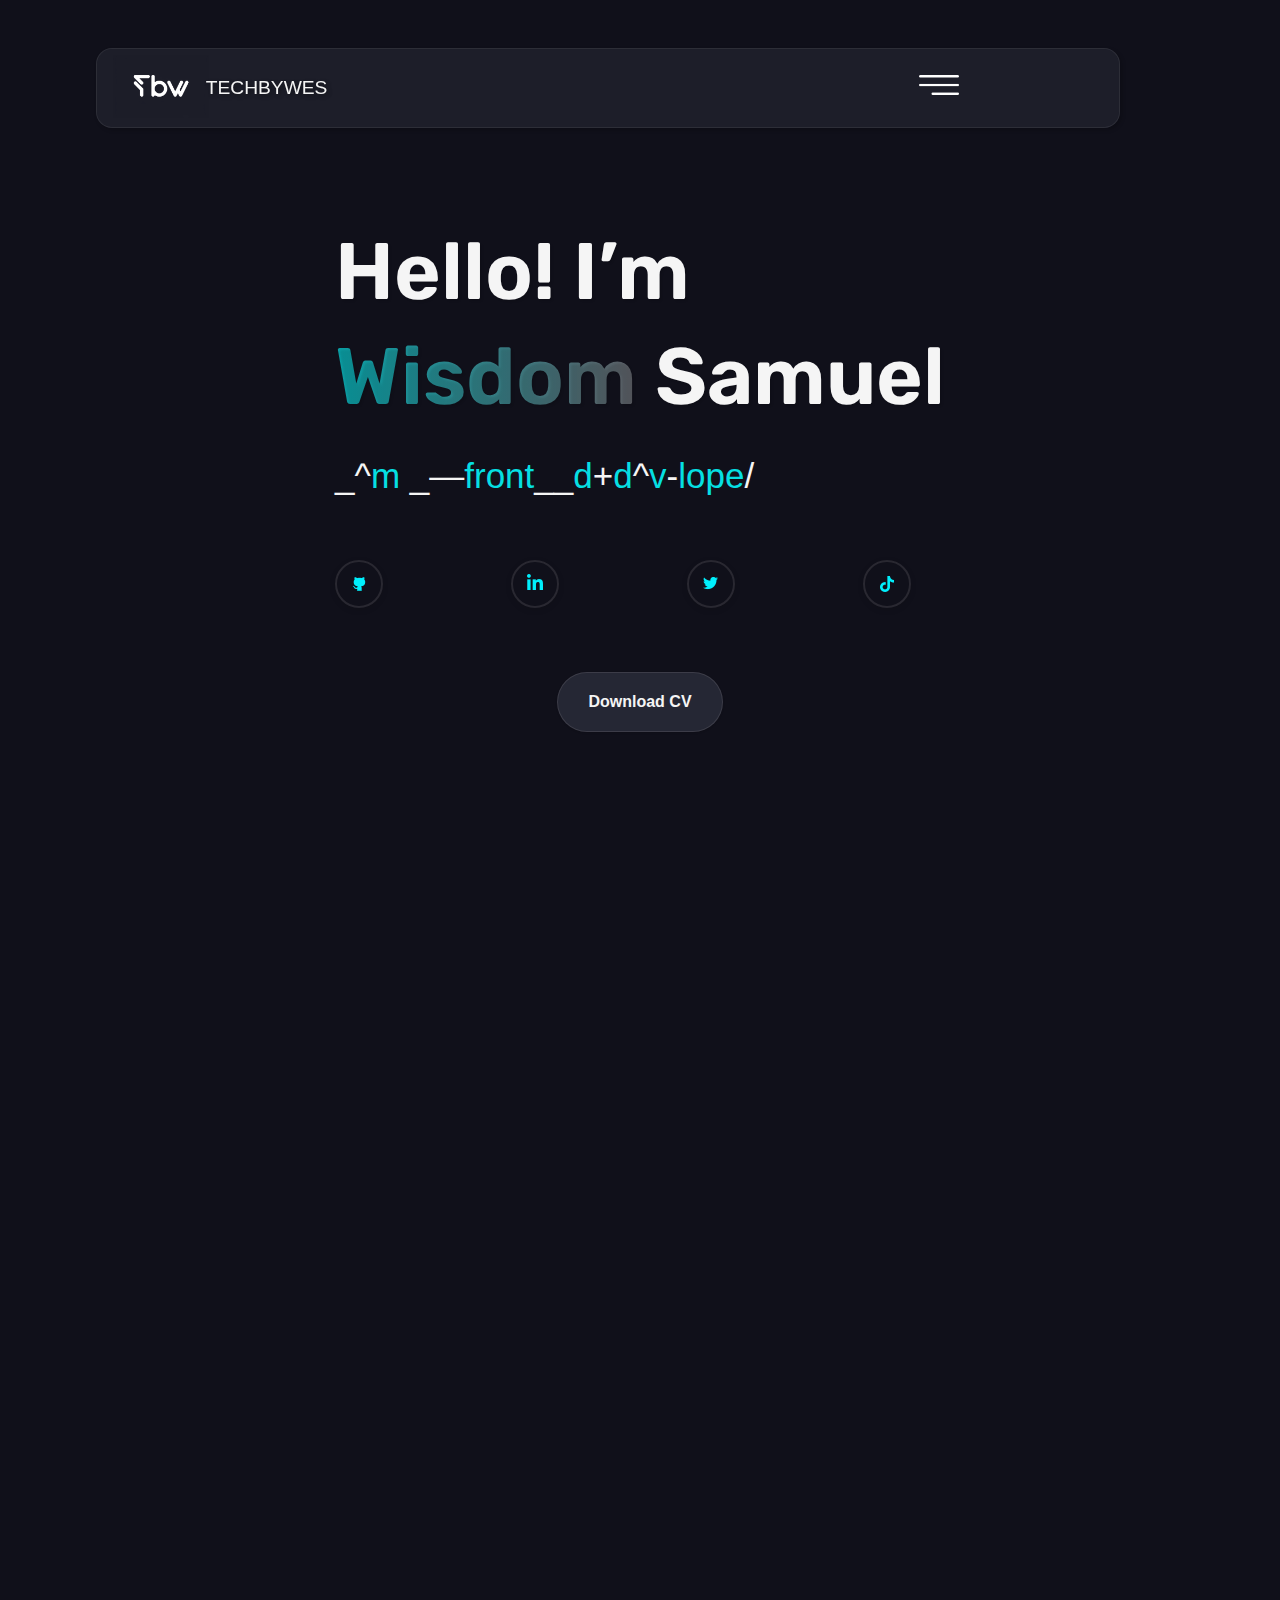
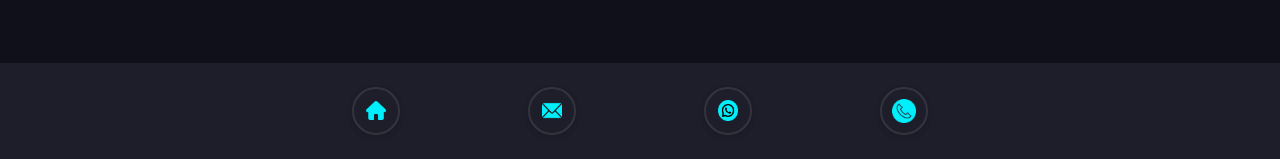
==== commit 23c95804: "updated animations and media queries" ====
--- a/HTML/index.html
+++ b/HTML/index.html
@@ -173,7 +173,7 @@
         <span class="latest_project_span changing-color4"> Project's</span>
       </h1>
       <p class="project_description hideanimation">
-        All designed with passion and a touch of uniquness.
+        All made by me with passion and a touch of uniquness.
       </p>
       <div class="div_1_6_container">
         <div class="images_123_div hideanimation">
@@ -271,12 +271,28 @@
       </div>
     </section>
     <section id="Contact" class="form_section_div">
-      <h2 class="contact_me_tex hideanimation">
+      <!-- <h2 class="contact_me_tex hideanimation">
         Contact
         <p class="contactme_span">Me</p>
-      </h2>
-
-      <div class="form-container hideanimation">
+      </h2> -->
+      <div class="like_linkup_div">
+        <div class="like_it_div">
+          <h2 class="like_it changing-color5 hideanimation">Sold Yet?</h2>
+          <p class="like_it_description hideanimation">
+            Thank you for taking the time to visit my profile. I am currently
+            seeking opportunities to join a dynamic team of talented
+            developers. If you believe that our skills and expertise align,
+            I welcome the opportunity to connect.
+          </p>
+        </div>
+        <div class="link_up_div">
+          <h1 class="linkup_title changing-color5 hideanimation">Dont be a stranger!</h1>
+          <p class="link_up_description hideanimation"> Feel free to reach out
+            to me via any  convenient method below 👇</p>
+        </div>
+      </div>
+
+      <!-- <div class="form-container hideanimation">
         <form class="">
           <div class="form-group">
             <input
@@ -308,20 +324,37 @@
             <button class="submit_form_tn">Submit</button>
           </div>
         </form>
-      </div>
-      <footer class="footer_div hideanimation">
+      </div> -->
+      <footer class="footer_div">
         <div class="logos_div">
-          <div class="github_logo_div">
-            <img src="../images/github.png" alt="github" class="github_img" />
-          </div>
-          <div class="linkiden_logo_div">
-            <img src="../images/linkedin.png" alt="" class="linkiden_img" />
-          </div>
-          <div class="twitter_logo_div">
-            <img src="../images/twitter.png" alt="" class="twitter_img" />
-          </div>
-          <div class="tiktok_logo_div">
-            <img src="../images/tik-tok.png" alt="" class="tiktok_img" />
+          <div id="expand" class="github_logo_div">
+            <a href="#">
+              <img
+                id="footer_home_icon"
+                src="../images/home (1).png"
+                alt="github"
+            /></a>
+          </div>
+
+          <div id="expand" class="linkiden_logo_div">
+            <a href="mailto:info@techbywes.com"
+              ><img id="gmail_icon" src="../images/gmail.png" alt="Email"
+            /></a>
+          </div>
+
+          <div id="expand" class="linkiden_logo_div">
+            <a href="https://wa.me/message/2IPK42PQX3H3F1"
+              ><img
+                id="gmail_icon"
+                src="../images/whatsapp (1).png"
+                alt="whatsapp"
+            /></a>
+          </div>
+
+          <div id="expand" class="tiktok_logo_div">
+            <a href="tel:+2348152211302">
+              <img id="phone_icon" src="../images/phone.png" alt="phone"
+            /></a>
           </div>
         </div>
         <!-- <h4 class="footer_text">© 2023 Tecbywes</h4> -->
--- a/CSS/style.css
+++ b/CSS/style.css
@@ -12,7 +12,6 @@
 }
 body {
   scroll-behavior: smooth;
-  scroll-snap-type: y mandatory;
 }
 
 .header_container {
@@ -258,6 +257,7 @@
 .section_container {
   background: #2a2c39;
   padding-bottom: 20rem;
+  scroll-snap-type: y mandatory;
 }
 
 .innerSection_container {
@@ -324,6 +324,7 @@
 }
 .ourServices_wrapper {
   background: #252734;
+  scroll-snap-type: y mandatory;
 }
 
 .our_services_text {
@@ -414,6 +415,7 @@
 
 .latestproject_div {
   background: #2a2c39;
+  scroll-snap-type: y mandatory;
 }
 
 .images_123_div,
@@ -524,6 +526,10 @@
 }
 
 /* FORM DESIGN  STARTS ERE */
+
+.form_section_div {
+  scroll-snap-type: y mandatory;
+}
 .form-container {
   max-width: 400px;
   margin: 0 auto;
@@ -776,6 +782,50 @@
 /* MEDIA QUERIES STARTS FROM HERE */
 /* Extra Small Devices (Phones) */
 
+.like_linkup_div {
+  scroll-snap-type: y mandatory;
+  padding: 2rem 12rem;
+  width: 100%;
+  height: 45rem;
+}
+.like_it_div {
+  margin-top: 4rem;
+  margin-bottom: 10rem;
+}
+
+.like_it {
+  color: white;
+  margin-bottom: 3rem;
+  font-size: 3rem;
+}
+.like_it_description {
+  color: white;
+  font-size: 2rem;
+  line-height: 3.2rem;
+}
+.linkup_title {
+  color: white;
+  margin-bottom: 2rem;
+  font-size: 2rem;
+}
+
+.link_up_description {
+  color: white;
+}
+
+.changing-color5 {
+  animation: hue 8s infinite linear;
+  background-image: linear-gradient(
+    90deg,
+    #06fbff9b 0%,
+    rgba(255, 255, 255, 0.322) 100%
+  );
+  -webkit-background-clip: text;
+  background-clip: text;
+  -webkit-text-fill-color: transparent;
+  font-family: "Rubik", sans-serif;
+  font-weight: 600;
+}
 @media screen and (max-width: 320px) {
   /* ANIMATION STARTS HERE */
 
@@ -784,6 +834,77 @@
     font-family: Mark Pro, sans-serif;
     background: #212121;
     height: 100%;
+    scroll-behavior: smooth;
+  }
+  .like_linkup_div {
+    scroll-snap-type: y mandatory;
+    padding: 2rem 12rem;
+    width: 100%;
+    height: 45rem;
+    border: 2px solid hotpink;
+  }
+  .like_it_div {
+    margin-top: 4rem;
+    margin-bottom: 10rem;
+  }
+  
+  .like_it {
+    color: white;
+    margin-bottom: 3rem;
+    font-size: 3rem;
+  }
+  .like_it_description {
+    color: white;
+    font-size: 2rem;
+    line-height: 3.2rem;
+  }
+  .linkup_title {
+    color: white;
+    margin-bottom: 2rem;
+    font-size: 2rem;
+  }
+  
+  .link_up_description {
+    color: white;
+  }
+  
+  .changing-color5 {
+    animation: hue 8s infinite linear;
+    background-image: linear-gradient(
+      90deg,
+      #06fbff9b 0%,
+      rgba(255, 255, 255, 0.322) 100%
+    );
+    -webkit-background-clip: text;
+    background-clip: text;
+    -webkit-text-fill-color: transparent;
+    font-family: "Rubik", sans-serif;
+    font-weight: 600;
+  }
+  #footer_home_icon {
+    width: 1.2rem !important;
+    display: flex;
+    justify-content: center;
+    align-items: center;
+  }
+  #gmail_icon {
+    width: 1.3rem !important;
+    display: flex;
+    justify-content: center;
+    align-items: center;
+  }
+  #whatsapp_icon {
+    width: 2rem !important;
+    display: flex;
+    justify-content: center;
+    align-items: center;
+  }
+
+  #phone_icon {
+    width: 1.5rem !important;
+    display: flex;
+    justify-content: center;
+    align-items: center;
   }
   .hideanimation {
     opacity: 0;
@@ -1236,6 +1357,7 @@
     justify-content: center;
     height: 60%;
     margin-bottom: -10rem;
+    scroll-snap-type: y mandatory;
   }
 
   .leftImage_container {
@@ -1620,7 +1742,96 @@
     font-family: Mark Pro, sans-serif;
     background: #212121;
     height: 100%;
-  }
+    scroll-behavior: smooth;
+  }
+
+
+
+
+
+  .like_linkup_div {
+    scroll-snap-type: y mandatory;
+    padding: 2rem 2rem;
+    width: 100%;
+    height: 100%;
+  }
+  .like_it_div {
+    margin-top: 4rem;
+    margin-bottom: 8rem;
+  }
+  
+  .like_it {
+    color: #c4c4c4;
+    margin-bottom: 1.5rem;
+    font-size: 2rem;
+  }
+  .like_it_description {
+    color: #c4c4c4;
+    font-size: 1.3rem;
+    line-height: 1.8rem;
+  }
+  .linkup_title {
+    color: #c4c4c4;
+    margin-bottom: 2rem;
+    font-size: 1.8rem;
+  }
+  
+  .link_up_description {
+    color: #c4c4c4;
+    font-size: 1.1rem;
+  }
+  
+  .changing-color5 {
+    animation: hue 8s infinite linear;
+    background-image: linear-gradient(
+      90deg,
+      #06fbff9b 0%,
+      rgba(255, 255, 255, 0.322) 100%
+    );
+    -webkit-background-clip: text;
+    background-clip: text;
+    -webkit-text-fill-color: transparent;
+    font-family: "Rubik", sans-serif;
+    font-weight: 600;
+  }
+
+
+
+
+
+
+
+
+
+
+
+
+  #footer_home_icon {
+    width: 1rem !important;
+    display: flex;
+    justify-content: center;
+    align-items: center;
+  }
+  #gmail_icon {
+    width: 1rem !important;
+    display: flex;
+    justify-content: center;
+    align-items: center;
+  }
+  #whatsapp_icon {
+    width: 1rem !important;
+    display: flex;
+    justify-content: center;
+    align-items: center;
+  }
+
+  #phone_icon {
+    width: 1rem !important;
+    display: flex;
+    justify-content: center;
+    align-items: center;
+  }
+
   .hideanimation {
     opacity: 0;
     transition: all 1.5s;
@@ -1721,13 +1932,13 @@
   #menu_open {
     margin-top: rem;
     width: 1.8rem;
-    margin-left: -4rem;
+    margin-left: -2rem;
   }
 
   #menu_close {
     margin-top: 0.1rem;
     width: 1rem;
-    margin-left: -4rem;
+    margin-left: -2rem;
   }
   .menu_a {
     display: flex;
@@ -2072,6 +2283,7 @@
     justify-content: center;
     height: 60%;
     margin-bottom: -10rem;
+    scroll-snap-type: y mandatory;
   }
 
   .leftImage_container {
@@ -2456,6 +2668,78 @@
     font-family: Mark Pro, sans-serif;
     background: #212121;
     height: 100%;
+    scroll-behavior: smooth;
+  }
+  .like_linkup_div {
+    scroll-snap-type: y mandatory;
+    padding: 2rem 2rem;
+    width: 100%;
+    height: 100%;
+  }
+  .like_it_div {
+    margin-top: 4rem;
+    margin-bottom: 8rem;
+  }
+  
+  .like_it {
+    color: #c4c4c4;
+    margin-bottom: 1.5rem;
+    font-size: 2rem;
+  }
+  .like_it_description {
+    color: #c4c4c4;
+    font-size: 1.3rem;
+    line-height: 1.8rem;
+  }
+  .linkup_title {
+    color: #c4c4c4;
+    margin-bottom: 2rem;
+    font-size: 1.8rem;
+  }
+  
+  .link_up_description {
+    color: #c4c4c4;
+    font-size: 1.1rem;
+  }
+  
+  .changing-color5 {
+    animation: hue 8s infinite linear;
+    background-image: linear-gradient(
+      90deg,
+      #06fbff9b 0%,
+      rgba(255, 255, 255, 0.322) 100%
+    );
+    -webkit-background-clip: text;
+    background-clip: text;
+    -webkit-text-fill-color: transparent;
+    font-family: "Rubik", sans-serif;
+    font-weight: 600;
+  }
+
+  #footer_home_icon {
+    width: 1.2rem !important;
+    display: flex;
+    justify-content: center;
+    align-items: center;
+  }
+  #gmail_icon {
+    width: 1.3rem !important;
+    display: flex;
+    justify-content: center;
+    align-items: center;
+  }
+  #whatsapp_icon {
+    width: 2rem !important;
+    display: flex;
+    justify-content: center;
+    align-items: center;
+  }
+
+  #phone_icon {
+    width: 1.5rem !important;
+    display: flex;
+    justify-content: center;
+    align-items: center;
   }
   .hideanimation {
     opacity: 0;
@@ -2494,7 +2778,7 @@
   .header_container {
     padding-left: 2rem;
     padding-right: 2rem;
-    height: 40rem!important;
+    height: 40rem !important;
   }
 
   .logo_menu_c0ntainer {
@@ -2557,17 +2841,17 @@
   #menu_open {
     margin-top: rem;
     width: 2rem;
-    margin-left: 0.4rem;
+    margin-left: -2rem;
   }
 
   #menu_close {
     margin-top: 0.1rem;
-    width: 1.5rem;
-    margin-left: 0.4rem;
+    width: 1.4rem;
+    margin-left: -2rem;
   }
   .menu_a {
     display: flex;
-    padding-top: 1rem;
+    padding: 0 4rem;
     font-size: 1rem;
   }
 
@@ -2853,9 +3137,9 @@
     justify-content: center;
     align-items: center;
     margin: 0 auto;
-    margin-top: 4rem;
-    width: 14rem;
-    height: 4rem;
+    margin-top: 5rem;
+    width: 13rem;
+    height: 3rem;
     white-space: nowrap;
     font: 0.4rem !important;
     -webkit-animation: color-change-2x 2s linear infinite alternate both;
@@ -2905,8 +3189,9 @@
   .section_container {
     display: flex;
     justify-content: center;
-    height: 60%;
+    height: 40%;
     margin-bottom: -10rem;
+    scroll-snap-type: y mandatory;
   }
 
   .leftImage_container {
@@ -3169,7 +3454,7 @@
     padding: 0 1rem;
     width: 24rem;
     word-spacing: 0.1rem;
-    margin-left: -2rem!important;
+    margin-left: -2rem !important;
     font-family: "Rubik", sans-serif;
     font-weight: 300;
   }
@@ -3232,14 +3517,17 @@
   .ourServices_wrapper {
     background-color: #10101a;
     margin-top: 10rem;
+    scroll-snap-type: y mandatory;
   }
 
   .latestproject_div {
     background-color: #10101a;
+    scroll-snap-type: y mandatory;
   }
 
   .form_section_div {
     background-color: #10101a;
+    scroll-snap-type: y mandatory;
   }
 
   .logos_div {
@@ -3256,7 +3544,7 @@
     backdrop-filter: blur(104px);
     padding: 0 6rem;
     width: 100%;
-    height: 3rem;
+    height: 6rem;
     z-index: 1;
   }
 
@@ -3264,17 +3552,17 @@
     display: flex;
     justify-content: center;
     align-items: center;
-    gap: 0.6rem;
+    gap: 1rem;
   }
   .form-container {
-    width: 18rem;
+    width: 20rem;
   }
 
   .submit_form_tn {
     display: flex;
     justify-content: center;
     align-items: center;
-    width: 6rem;
+    width: 8rem;
     height: 3rem;
   }
 
@@ -3290,6 +3578,87 @@
     font-family: Mark Pro, sans-serif;
     background: #212121;
     height: 100%;
+    scroll-behavior: smooth;
+  }
+
+  .like_linkup_div {
+    scroll-snap-type: y mandatory;
+    padding: 2rem 2rem;
+    width: 100%;
+    height: 100%;
+  }
+  .like_it_div {
+    margin-top: 4rem;
+    margin-bottom: 8rem;
+  }
+  
+  .like_it {
+    color: #c4c4c4;
+    margin-bottom: 1.5rem;
+    font-size: 2rem;
+  }
+  .like_it_description {
+    color: #c4c4c4;
+    font-size: 1.3rem;
+    line-height: 1.8rem;
+  }
+  .linkup_title {
+    color: #c4c4c4;
+    margin-bottom: 2rem;
+    font-size: 1.8rem;
+  }
+  
+  .link_up_description {
+    color: #c4c4c4;
+    font-size: 1.1rem;
+  }
+  
+  .changing-color5 {
+    animation: hue 8s infinite linear;
+    background-image: linear-gradient(
+      90deg,
+      #06fbff9b 0%,
+      rgba(255, 255, 255, 0.322) 100%
+    );
+    -webkit-background-clip: text;
+    background-clip: text;
+    -webkit-text-fill-color: transparent;
+    font-family: "Rubik", sans-serif;
+    font-weight: 600;
+  }
+
+.footer_div{
+  height: 6rem !important;
+}
+  #footer_home_icon {
+    width: 1.2rem !important;
+    display: flex;
+    justify-content: center;
+    align-items: center;
+  }
+  #gmail_icon {
+    width: 1.3rem !important;
+    display: flex;
+    justify-content: center;
+    align-items: center;
+  }
+  #whatsapp_icon {
+    width: 2rem !important;
+    display: flex;
+    justify-content: center;
+    align-items: center;
+  }
+
+  #phone_icon {
+    width: 1.5rem !important;
+    display: flex;
+    justify-content: center;
+    align-items: center;
+  }
+
+  #expand{
+    width: 3rem;
+    height: 3rem;
   }
   .hideanimation {
     opacity: 0;
@@ -3329,6 +3698,7 @@
     padding-left: 2rem;
     padding-right: 2rem;
     height: 34rem;
+    height: 8rem!important;
   }
 
   .logo_menu_c0ntainer {
@@ -3391,13 +3761,13 @@
   #menu_open {
     margin-top: rem;
     width: 1.8rem;
-    margin-left: 2rem;
+    margin-left: 1rem;
   }
 
   #menu_close {
     margin-top: 0.1rem;
     width: 1rem;
-    margin-left: 2rem;
+    margin-left: 1rem;
   }
   .menu_a {
     display: flex;
@@ -3428,7 +3798,7 @@
     display: flex;
     align-items: center;
     white-space: nowrap;
-    font-size: 0.6rem;
+    font-size: 0.7rem;
     font-weight: lighter;
     margin-left: -2.6rem;
     -webkit-animation: slide-in-left 0.5s cubic-bezier(0.25, 0.46, 0.45, 0.94)
@@ -3489,13 +3859,13 @@
   }
 
   .hello_text {
-    font-size: 3rem !important;
+    font-size: 5rem !important;
     font-family: "Rubik", sans-serif;
     font-weight: 600;
   }
 
   .name_text {
-    font-size: 2rem !important;
+    font-size: 3rem !important;
     white-space: nowrap;
     text-align: center;
 
@@ -3505,7 +3875,7 @@
 
   .wisdom_text {
     color: #06dfe2;
-    font-size: 2rem !important;
+    font-size: 3rem !important;
   }
 
   /* WISDOM TEXT ANIMATION STARTS FROM HERE */
@@ -3545,15 +3915,15 @@
   .logos_div {
     display: flex;
     align-items: center;
-    gap: rem;
+    gap: 3.5rem;
   }
 
   .github_logo_div,
   .linkiden_logo_div,
   .twitter_logo_div,
   .tiktok_logo_div {
-    width: 2rem;
-    height: 2rem;
+    width: 3rem;
+    height: 3rem;
   }
 
   .github_logo_div {
@@ -3795,7 +4165,7 @@
     backdrop-filter: blur(54px);
     border: 0.1px solid rgba(245, 245, 245, 0.078);
 
-    box-shadow: 1px 1px 6px rgba(0, 0, 0, 0.4);
+    box-shadow: 1px 0px 2px rgba(255, 255, 255, 0.078);
   }
   .projects_image {
     width: 210px;
@@ -3986,6 +4356,7 @@
 
   .section_container {
     background-color: #10101a;
+    height: 30%;
   }
 
   .righttext_andbutton_container {
@@ -3998,7 +4369,7 @@
     display: none;
   }
   .paragraph2_text {
-    font-size: 0.8rem;
+    font-size: 0.9rem;
     line-height: 1rem;
     padding: 0 1rem;
     width: 20rem;
@@ -4124,6 +4495,84 @@
     font-family: Mark Pro, sans-serif;
     background: #212121;
     height: 100%;
+    scroll-behavior: smooth;
+  }
+  .like_linkup_div {
+    scroll-snap-type: y mandatory;
+    padding: 2rem 2rem;
+    width: 100%;
+    height: 100%;
+  }
+  .like_it_div {
+    margin-top: 4rem;
+    margin-bottom: 8rem;
+  }
+  
+  .like_it {
+    color: #c4c4c4;
+    margin-bottom: 1.5rem;
+    font-size: 2rem;
+  }
+  .like_it_description {
+    color: #c4c4c4;
+    font-size: 1.3rem;
+    line-height: 1.8rem;
+  }
+  .linkup_title {
+    color: #c4c4c4;
+    margin-bottom: 2rem;
+    font-size: 1.8rem;
+  }
+  
+  .link_up_description {
+    color: #c4c4c4;
+    font-size: 1.1rem;
+  }
+  
+  .changing-color5 {
+    animation: hue 8s infinite linear;
+    background-image: linear-gradient(
+      90deg,
+      #06fbff9b 0%,
+      rgba(255, 255, 255, 0.322) 100%
+    );
+    -webkit-background-clip: text;
+    background-clip: text;
+    -webkit-text-fill-color: transparent;
+    font-family: "Rubik", sans-serif;
+    font-weight: 600;
+  }
+.footer_div{
+  height: 6rem!important;
+}
+#expand{
+  width: 4rem;
+  height: 4rem;
+}
+  #footer_home_icon {
+    width: 1.2rem !important;
+    display: flex;
+    justify-content: center;
+    align-items: center;
+  }
+  #gmail_icon {
+    width: 1.3rem !important;
+    display: flex;
+    justify-content: center;
+    align-items: center;
+  }
+  #whatsapp_icon {
+    width: 2rem !important;
+    display: flex;
+    justify-content: center;
+    align-items: center;
+  }
+
+  #phone_icon {
+    width: 1.5rem !important;
+    display: flex;
+    justify-content: center;
+    align-items: center;
   }
   .hideanimation {
     opacity: 0;
@@ -4167,7 +4616,7 @@
 
   .logo_menu_c0ntainer {
     border-radius: 1.5rem;
-    height: 4rem;
+    height: 6rem;
     margin-left: 3rem;
     position: fixed;
     width: 80%;
@@ -4225,19 +4674,19 @@
   }
   #menu_open {
     margin-top: rem;
-    width: 1.8rem;
-    margin-left: 16.5rem;
+    width: 3rem;
+    margin-left: 9rem;
   }
 
   #menu_close {
     margin-top: 0.1rem;
-    width: 1rem;
-    margin-left: 16.5rem;
+    width: 2.5rem;
+    margin-left: 9rem;
   }
   .menu_a {
     display: flex;
     padding-top: 1rem;
-    font-size: 1rem;
+    font-size: 2rem;
   }
 
   .logo_icon {
@@ -4254,7 +4703,7 @@
     cursor: pointer;
   }
   .logo_im {
-    width: 5rem;
+    width: 8rem;
     margin-left: 3rem;
     cursor: pointer;
   }
@@ -4263,7 +4712,7 @@
     display: flex;
     align-items: center;
     white-space: nowrap;
-    font-size: 01rem;
+    font-size: 1.4rem;
     font-weight: lighter;
     margin-left: -2.6rem;
     -webkit-animation: slide-in-left 0.5s cubic-bezier(0.25, 0.46, 0.45, 0.94)
@@ -4324,13 +4773,13 @@
   }
 
   .hello_text {
-    font-size: 5rem;
+    font-size: 6rem!important;
     font-family: "Rubik", sans-serif;
     font-weight: 600;
   }
 
   .name_text {
-    font-size: 3rem !important;
+    font-size: 5rem !important;
     white-space: nowrap;
     text-align: center;
 
@@ -4340,7 +4789,7 @@
 
   .wisdom_text {
     color: #06dfe2;
-    font-size: 3rem !important;
+    font-size: 5rem !important;
   }
 
   /* WISDOM TEXT ANIMATION STARTS FROM HERE */
@@ -4387,8 +4836,12 @@
   .linkiden_logo_div,
   .twitter_logo_div,
   .tiktok_logo_div {
-    width: 2rem;
-    height: 2rem;
+    width: 6rem;
+    height: 6rem;
+  }
+
+  .github_img,.linkiden_img,.twitter_img,.tiktok_img{
+    width: 1.6rem;
   }
 
   .github_logo_div {
@@ -4406,7 +4859,7 @@
   }
   .tiktok_logo_div {
     -webkit-animation: bounce-in-top 1.1s both;
-    animation: bounce-in-top 1.7s both;
+    animation: bounce-in-top 1.8s both;
   }
 
   /* SOCIAL ICON ANIMATION STARTS FROM HERE */
@@ -4523,10 +4976,10 @@
     align-items: center;
     margin: 0 auto;
     margin-top: 4rem;
-    width: 10rem;
-    height: 3rem;
+    width: 14rem;
+    height: 6rem;
     white-space: nowrap;
-    font: 0.4rem !important;
+    font-size: 1.4rem !important;
     -webkit-animation: color-change-2x 2s linear infinite alternate both;
     animation: color-change-2x 3s linear 1 alternate backwards;
   }
@@ -4574,7 +5027,7 @@
   .section_container {
     display: flex;
     justify-content: center;
-    height: 60%;
+    height: 30%;
     margin-bottom: -10rem;
   }
 
@@ -4960,6 +5413,82 @@
     font-family: Mark Pro, sans-serif;
     background: #212121;
     height: 100%;
+    scroll-behavior: smooth;
+  }
+
+  .like_linkup_div {
+    scroll-snap-type: y mandatory;
+    padding: 2rem 2rem;
+    width: 100%;
+    height: 100%;
+  }
+  .like_it_div {
+    margin-top: 4rem;
+    margin-bottom: 8rem;
+  }
+  
+  .like_it {
+    color: #c4c4c4;
+    margin-bottom: 1.5rem;
+    font-size: 2rem;
+  }
+  .like_it_description {
+    color: #c4c4c4;
+    font-size: 1.3rem;
+    line-height: 1.8rem;
+  }
+  .linkup_title {
+    color: #c4c4c4;
+    margin-bottom: 2rem;
+    font-size: 1.8rem;
+  }
+  
+  .link_up_description {
+    color: #c4c4c4;
+    font-size: 1.1rem;
+  }
+  
+  .changing-color5 {
+    animation: hue 8s infinite linear;
+    background-image: linear-gradient(
+      90deg,
+      #06fbff9b 0%,
+      rgba(255, 255, 255, 0.322) 100%
+    );
+    -webkit-background-clip: text;
+    background-clip: text;
+    -webkit-text-fill-color: transparent;
+    font-family: "Rubik", sans-serif;
+    font-weight: 600;
+  }
+.footer_div{
+  height: 6rem!important;
+}
+
+  #footer_home_icon {
+    width: 1.2rem !important;
+    display: flex;
+    justify-content: center;
+    align-items: center;
+  }
+  #gmail_icon {
+    width: 1.3rem !important;
+    display: flex;
+    justify-content: center;
+    align-items: center;
+  }
+  #whatsapp_icon {
+    width: 2rem !important;
+    display: flex;
+    justify-content: center;
+    align-items: center;
+  }
+
+  #phone_icon {
+    width: 1.5rem !important;
+    display: flex;
+    justify-content: center;
+    align-items: center;
   }
   .hideanimation {
     opacity: 0;
@@ -5003,7 +5532,7 @@
 
   .logo_menu_c0ntainer {
     border-radius: 1.5rem;
-    height: 4rem;
+    height: 6rem;
     margin-left: 3rem;
     position: fixed;
     width: 80%;
@@ -5061,19 +5590,19 @@
   }
   #menu_open {
     margin-top: rem;
-    width: 1.8rem;
-    margin-left: 16.5rem;
+    width: 3rem;
+    margin-left: 14rem;
   }
 
   #menu_close {
     margin-top: 0.1rem;
-    width: 1rem;
-    margin-left: 16.5rem;
+    width: 2.2rem;
+    margin-left: 14rem;
   }
   .menu_a {
     display: flex;
     padding-top: 1rem;
-    font-size: 1rem;
+    font-size: 2rem;
   }
 
   .logo_icon {
@@ -5090,7 +5619,7 @@
     cursor: pointer;
   }
   .logo_im {
-    width: 5rem;
+    width: 8rem;
     margin-left: 3rem;
     cursor: pointer;
   }
@@ -5160,7 +5689,7 @@
   }
 
   .hello_text {
-    font-size: 5rem;
+    font-size: 6rem!important;
     font-family: "Rubik", sans-serif;
     font-weight: 600;
   }
@@ -5176,7 +5705,7 @@
 
   .wisdom_text {
     color: #06dfe2;
-    font-size: 3rem !important;
+    font-size: 5rem !important;
   }
 
   /* WISDOM TEXT ANIMATION STARTS FROM HERE */
@@ -5216,7 +5745,7 @@
   .logos_div {
     display: flex;
     align-items: center;
-    gap: 4rem;
+    gap: 8rem;
   }
 
   .github_logo_div,
@@ -5360,7 +5889,7 @@
     margin: 0 auto;
     margin-top: 4rem;
     width: 10rem;
-    height: 3rem;
+    height: 4rem;
     white-space: nowrap;
     font: 0.4rem !important;
     -webkit-animation: color-change-2x 2s linear infinite alternate both;
@@ -5410,7 +5939,7 @@
   .section_container {
     display: flex;
     justify-content: center;
-    height: 60%;
+    height: 30%;
     margin-bottom: -10rem;
   }
 
@@ -5670,8 +6199,8 @@
     display: none;
   }
   .paragraph2_text {
-    font-size: 0.8rem;
-    line-height: 1rem;
+    font-size: 1.4rem;
+    line-height: 2rem;
     width: 30rem;
     word-spacing: 0.1rem;
     font-family: "Rubik", sans-serif;
@@ -5681,6 +6210,7 @@
 
   .enginner_text {
     color: #06dfe2;
+    font-size: 1.4rem!important;
   }
 
   .changing-color2 {
@@ -5795,6 +6325,81 @@
     font-family: Mark Pro, sans-serif;
     background: #212121;
     height: 100%;
+    scroll-behavior: smooth;
+  }
+  .like_linkup_div {
+    scroll-snap-type: y mandatory;
+    padding: 2rem 2rem;
+    width: 100%;
+    height: 100%;
+  }
+  .like_it_div {
+    margin-top: 4rem;
+    margin-bottom: 8rem;
+  }
+  
+  .like_it {
+    color: #c4c4c4;
+    margin-bottom: 1.5rem;
+    font-size: 2rem;
+  }
+  .like_it_description {
+    color: #c4c4c4;
+    font-size: 1.3rem;
+    line-height: 1.8rem;
+  }
+  .linkup_title {
+    color: #c4c4c4;
+    margin-bottom: 2rem;
+    font-size: 1.8rem;
+  }
+  
+  .link_up_description {
+    color: #c4c4c4;
+    font-size: 1.1rem;
+  }
+  
+  .changing-color5 {
+    animation: hue 8s infinite linear;
+    background-image: linear-gradient(
+      90deg,
+      #06fbff9b 0%,
+      rgba(255, 255, 255, 0.322) 100%
+    );
+    -webkit-background-clip: text;
+    background-clip: text;
+    -webkit-text-fill-color: transparent;
+    font-family: "Rubik", sans-serif;
+    font-weight: 600;
+  }
+.footer_div{
+  height: 6rem!important;
+}
+
+  #footer_home_icon {
+    width: 1.2rem !important;
+    display: flex;
+    justify-content: center;
+    align-items: center;
+  }
+  #gmail_icon {
+    width: 1.3rem !important;
+    display: flex;
+    justify-content: center;
+    align-items: center;
+  }
+  #whatsapp_icon {
+    width: 2rem !important;
+    display: flex;
+    justify-content: center;
+    align-items: center;
+  }
+
+  #phone_icon {
+    width: 1.5rem !important;
+    display: flex;
+    justify-content: center;
+    align-items: center;
   }
   .hideanimation {
     opacity: 0;
@@ -5838,7 +6443,7 @@
 
   .logo_menu_c0ntainer {
     border-radius: 1.5rem;
-    height: 4rem;
+    height: 6rem;
     margin-left: 3rem;
     position: fixed;
     width: 80%;
@@ -5896,19 +6501,19 @@
   }
   #menu_open {
     margin-top: rem;
-    width: 1.8rem;
-    margin-left: 16.5rem;
+    width: 3rem;
+    margin-left: 19rem;
   }
 
   #menu_close {
     margin-top: 0.1rem;
-    width: 1rem;
-    margin-left: 16.5rem;
+       width: 2rem;
+    margin-left: 19rem;
   }
   .menu_a {
     display: flex;
     padding-top: 1rem;
-    font-size: 1rem;
+    font-size: 1.5rem;
   }
 
   .logo_icon {
@@ -6001,7 +6606,7 @@
   }
 
   .name_text {
-    font-size: 3rem;
+    font-size: 5rem;
     white-space: nowrap;
     text-align: center;
 
@@ -6011,7 +6616,7 @@
 
   .wisdom_text {
     color: #06dfe2;
-    font-size: 3rem !important;
+    font-size: 5rem !important;
   }
 
   /* WISDOM TEXT ANIMATION STARTS FROM HERE */
@@ -6051,7 +6656,7 @@
   .logos_div {
     display: flex;
     align-items: center;
-    gap: 4rem;
+    gap: 8rem;
   }
 
   .github_logo_div,
@@ -6245,7 +6850,7 @@
   .section_container {
     display: flex;
     justify-content: center;
-    height: 60%;
+    height: 30%;
     margin-bottom: -10rem;
   }
 
@@ -6259,7 +6864,9 @@
     display: flex;
     flex-direction: column;
   }
-
+.project_description{
+  font-size: 1.2rem!important;
+}
   .leftImage_container {
     width: 60%;
     height: 230px;
@@ -6622,7 +7229,7 @@
 
   /* SKILLS CSS ENDS FROM HERE */
 }
-@media screen and (min-width: 901px) and (max-width: 1024px) {
+@media screen and (min-width: 901px) and (max-width: 1025px) {
   /* ANIMATION STARTS HERE */
 
   html,
@@ -6630,6 +7237,81 @@
     font-family: Mark Pro, sans-serif;
     background: #212121;
     height: 100%;
+    scroll-behavior: smooth;
+  }
+
+  .like_linkup_div {
+    scroll-snap-type: y mandatory;
+    padding: 2rem 2rem;
+    width: 100%;
+    height: 100%;
+  }
+  .like_it_div {
+    margin-top: 4rem;
+    margin-bottom: 8rem;
+  }
+  
+  .like_it {
+    color: #c4c4c4;
+    margin-bottom: 1.5rem;
+    font-size: 2rem;
+  }
+  .like_it_description {
+    color: #c4c4c4;
+    font-size: 1.3rem;
+    line-height: 1.8rem;
+  }
+  .linkup_title {
+    color: #c4c4c4;
+    margin-bottom: 2rem;
+    font-size: 1.8rem;
+  }
+  
+  .link_up_description {
+    color: #c4c4c4;
+    font-size: 1.1rem;
+  }
+  
+  .changing-color5 {
+    animation: hue 8s infinite linear;
+    background-image: linear-gradient(
+      90deg,
+      #06fbff9b 0%,
+      rgba(255, 255, 255, 0.322) 100%
+    );
+    -webkit-background-clip: text;
+    background-clip: text;
+    -webkit-text-fill-color: transparent;
+    font-family: "Rubik", sans-serif;
+    font-weight: 600;
+  }
+.footer_div{
+  height: 6rem!important;
+}
+  #footer_home_icon {
+    width: 1.2rem !important;
+    display: flex;
+    justify-content: center;
+    align-items: center;
+  }
+  #gmail_icon {
+    width: 1.3rem !important;
+    display: flex;
+    justify-content: center;
+    align-items: center;
+  }
+  #whatsapp_icon {
+    width: 2rem !important;
+    display: flex;
+    justify-content: center;
+    align-items: center;
+  }
+
+  #phone_icon {
+    width: 1.5rem !important;
+    display: flex;
+    justify-content: center;
+    align-items: center;
   }
   .hideanimation {
     opacity: 0;
@@ -7456,7 +8138,7 @@
 
   /* SKILLS CSS ENDS FROM HERE */
 }
-@media screen and (min-width: 1025px) and (max-width: 1440px) {
+@media screen and (min-width: 1026px) and (max-width: 1440px) {
   /* ANIMATION STARTS HERE */
 
   html,
@@ -7464,11 +8146,85 @@
     font-family: Mark Pro, sans-serif;
     background: #212121;
     height: 100%;
+    scroll-behavior: smooth;
+  }
+  .like_linkup_div {
+    scroll-snap-type: y mandatory;
+    padding: 2rem 2rem;
+    width: 100%;
+    height: 100%;
+  }
+  .like_it_div {
+    margin-top: 4rem;
+    margin-bottom: 8rem;
+  }
+  
+  .like_it {
+    color: #c4c4c4;
+    margin-bottom: 1.5rem;
+    font-size: 2rem;
+  }
+  .like_it_description {
+    color: #c4c4c4;
+    font-size: 1.3rem;
+    line-height: 1.8rem;
+  }
+  .linkup_title {
+    color: #c4c4c4;
+    margin-bottom: 2rem;
+    font-size: 1.8rem;
+  }
+  
+  .link_up_description {
+    color: #c4c4c4;
+    font-size: 1.1rem;
+  }
+  
+  .changing-color5 {
+    animation: hue 8s infinite linear;
+    background-image: linear-gradient(
+      90deg,
+      #06fbff9b 0%,
+      rgba(255, 255, 255, 0.322) 100%
+    );
+    -webkit-background-clip: text;
+    background-clip: text;
+    -webkit-text-fill-color: transparent;
+    font-family: "Rubik", sans-serif;
+    font-weight: 600;
+  }
+.footer_div{
+  height: 6rem!important;
+}
+  #footer_home_icon {
+    width: 1.2rem !important;
+    display: flex;
+    justify-content: center;
+    align-items: center;
+  }
+  #gmail_icon {
+    width: 1.3rem !important;
+    display: flex;
+    justify-content: center;
+    align-items: center;
+  }
+  #whatsapp_icon {
+    width: 2rem !important;
+    display: flex;
+    justify-content: center;
+    align-items: center;
+  }
+
+  #phone_icon {
+    width: 1.5rem !important;
+    display: flex;
+    justify-content: center;
+    align-items: center;
   }
   .hideanimation {
     opacity: 0;
     transition: all 1.5s;
-    transform: translate(-40%);
+    transform: translate(-10%);
   }
 
   .showanimation {
@@ -7577,13 +8333,13 @@
   #menu_open {
     margin-top: rem;
     width: 2.5rem;
-    margin-left: 36rem;
+    margin-left: 29rem;
   }
 
   #menu_close {
     margin-top: 0.1rem;
     width: 2rem;
-    margin-left: 36rem;
+    margin-left: 29rem;
   }
   .menu_a {
     display: flex;
@@ -7898,6 +8654,7 @@
     justify-content: center;
     height: 60%;
     margin-bottom: -10rem;
+    scroll-snap-type: y mandatory;
   }
 
   .leftImage_container {
@@ -8161,6 +8918,7 @@
 
   .section_container {
     background-color: #10101a;
+    scroll-snap-type: y mandatory;
   }
 
   .righttext_andbutton_container {
@@ -8250,10 +9008,12 @@
 
   .latestproject_div {
     background-color: #10101a;
+    scroll-snap-type: y mandatory;
   }
 
   .form_section_div {
     background-color: #10101a;
+    scroll-snap-type: y mandatory;
   }
 
   .logos_div {
@@ -8293,6 +9053,32 @@
     font-size: 1.2rem;
   }
 
+  #footer_home_icon {
+    width: 1.2rem !important;
+    display: flex;
+    justify-content: center;
+    align-items: center;
+  }
+  #gmail_icon {
+    width: 1.3rem !important;
+    display: flex;
+    justify-content: center;
+    align-items: center;
+  }
+  #whatsapp_icon {
+    width: 2rem !important;
+    display: flex;
+    justify-content: center;
+    align-items: center;
+  }
+
+  #phone_icon {
+    width: 1.5rem !important;
+    display: flex;
+    justify-content: center;
+    align-items: center;
+  }
+
   /* SKILLS CSS STARTS FROM HERE */
 
   /* SKILLS CSS ENDS FROM HERE */
@@ -8306,11 +9092,86 @@
     font-family: Mark Pro, sans-serif;
     background: #212121;
     height: 100%;
+    scroll-behavior: smooth;
   }
   .hideanimation {
     opacity: 0;
     transition: all 1.5s;
     transform: translate(-40%);
+  }
+
+  .like_linkup_div {
+    scroll-snap-type: y mandatory;
+    padding: 2rem 2rem;
+    width: 100%;
+    height: 100%;
+  }
+  .like_it_div {
+    margin-top: 4rem;
+    margin-bottom: 8rem;
+  }
+  
+  .like_it {
+    color: #c4c4c4;
+    margin-bottom: 1.5rem;
+    font-size: 2rem;
+  }
+  .like_it_description {
+    color: #c4c4c4;
+    font-size: 1.3rem;
+    line-height: 1.8rem;
+  }
+  .linkup_title {
+    color: #c4c4c4;
+    margin-bottom: 2rem;
+    font-size: 1.8rem;
+  }
+  
+  .link_up_description {
+    color: #c4c4c4;
+    font-size: 1.1rem;
+  }
+  
+  .changing-color5 {
+    animation: hue 8s infinite linear;
+    background-image: linear-gradient(
+      90deg,
+      #06fbff9b 0%,
+      rgba(255, 255, 255, 0.322) 100%
+    );
+    -webkit-background-clip: text;
+    background-clip: text;
+    -webkit-text-fill-color: transparent;
+    font-family: "Rubik", sans-serif;
+    font-weight: 600;
+  }
+.footer_div{
+  height: 6rem!important;
+}
+  #footer_home_icon {
+    width: 1.2rem !important;
+    display: flex;
+    justify-content: center;
+    align-items: center;
+  }
+  #gmail_icon {
+    width: 1.3rem !important;
+    display: flex;
+    justify-content: center;
+    align-items: center;
+  }
+  #whatsapp_icon {
+    width: 2rem !important;
+    display: flex;
+    justify-content: center;
+    align-items: center;
+  }
+
+  #phone_icon {
+    width: 1.5rem !important;
+    display: flex;
+    justify-content: center;
+    align-items: center;
   }
 
   .showanimation {
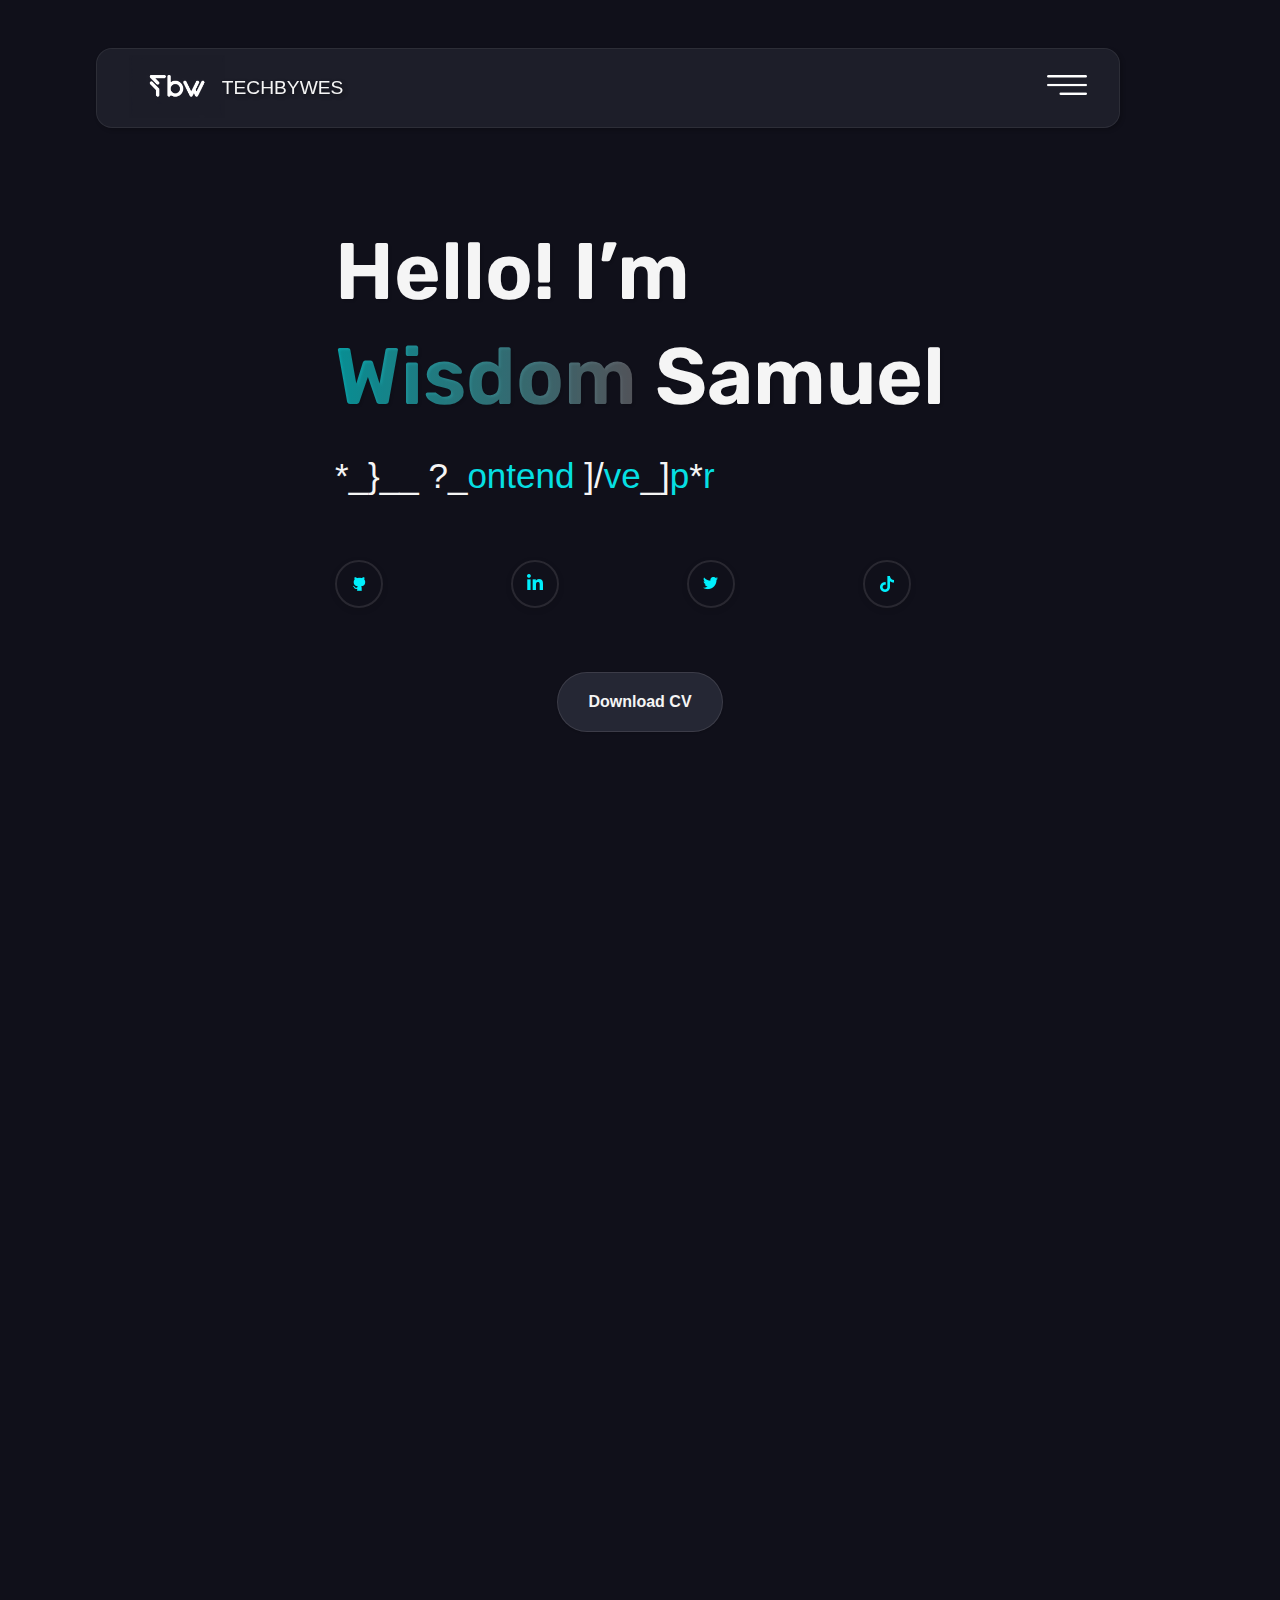
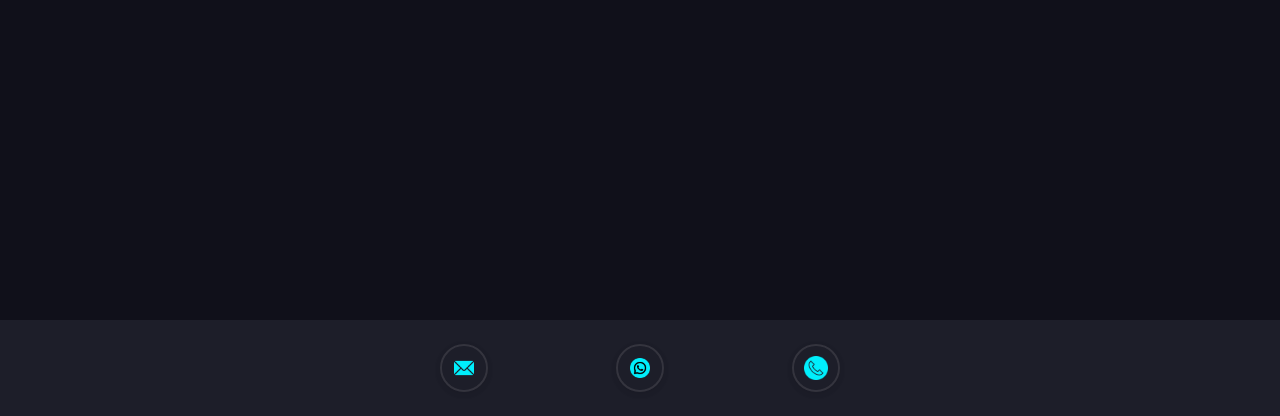
==== commit a4e525c2: "updated media query" ====
--- a/HTML/index.html
+++ b/HTML/index.html
@@ -277,7 +277,7 @@
       </h2> -->
       <div class="like_linkup_div">
         <div class="like_it_div">
-          <h2 class="like_it changing-color5 hideanimation">Sold Yet?</h2>
+          <h2 class="like_it changing-color5 hideanimation">Convised Yet?</h2>
           <p class="like_it_description hideanimation">
             Thank you for taking the time to visit my profile. I am currently
             seeking opportunities to join a dynamic team of talented
@@ -286,8 +286,8 @@
           </p>
         </div>
         <div class="link_up_div">
-          <h1 class="linkup_title changing-color5 hideanimation">Dont be a stranger!</h1>
-          <p class="link_up_description hideanimation"> Feel free to reach out
+          <h1 class="linkup_title changing-color5 hideanimation">Alright wait no further!</h1>
+          <p class="link_up_description hideanimation"> Reach out
             to me via any  convenient method below 👇</p>
         </div>
       </div>
@@ -327,14 +327,6 @@
       </div> -->
       <footer class="footer_div">
         <div class="logos_div">
-          <div id="expand" class="github_logo_div">
-            <a href="#">
-              <img
-                id="footer_home_icon"
-                src="../images/home (1).png"
-                alt="github"
-            /></a>
-          </div>
 
           <div id="expand" class="linkiden_logo_div">
             <a href="mailto:info@techbywes.com"
--- a/CSS/style.css
+++ b/CSS/style.css
@@ -782,50 +782,7 @@
 /* MEDIA QUERIES STARTS FROM HERE */
 /* Extra Small Devices (Phones) */
 
-.like_linkup_div {
-  scroll-snap-type: y mandatory;
-  padding: 2rem 12rem;
-  width: 100%;
-  height: 45rem;
-}
-.like_it_div {
-  margin-top: 4rem;
-  margin-bottom: 10rem;
-}
-
-.like_it {
-  color: white;
-  margin-bottom: 3rem;
-  font-size: 3rem;
-}
-.like_it_description {
-  color: white;
-  font-size: 2rem;
-  line-height: 3.2rem;
-}
-.linkup_title {
-  color: white;
-  margin-bottom: 2rem;
-  font-size: 2rem;
-}
-
-.link_up_description {
-  color: white;
-}
-
-.changing-color5 {
-  animation: hue 8s infinite linear;
-  background-image: linear-gradient(
-    90deg,
-    #06fbff9b 0%,
-    rgba(255, 255, 255, 0.322) 100%
-  );
-  -webkit-background-clip: text;
-  background-clip: text;
-  -webkit-text-fill-color: transparent;
-  font-family: "Rubik", sans-serif;
-  font-weight: 600;
-}
+
 @media screen and (max-width: 320px) {
   /* ANIMATION STARTS HERE */
 
@@ -836,36 +793,42 @@
     height: 100%;
     scroll-behavior: smooth;
   }
+  .logos_div{
+    display: flex;
+    margin-right: 3rem;
+    gap: 2.8rem!important;
+    }
+ 
   .like_linkup_div {
     scroll-snap-type: y mandatory;
-    padding: 2rem 12rem;
+    padding: 2rem 2rem;
     width: 100%;
-    height: 45rem;
-    border: 2px solid hotpink;
+    height: 100%;
   }
   .like_it_div {
     margin-top: 4rem;
-    margin-bottom: 10rem;
+    margin-bottom: 8rem;
   }
   
   .like_it {
-    color: white;
-    margin-bottom: 3rem;
-    font-size: 3rem;
+    color: #c4c4c4;
+    margin-bottom: 1.5rem;
+    font-size: 2rem;
   }
   .like_it_description {
-    color: white;
-    font-size: 2rem;
-    line-height: 3.2rem;
+    color: #c4c4c4;
+    font-size: 1.3rem;
+    line-height: 1.8rem;
   }
   .linkup_title {
-    color: white;
+    color: #c4c4c4;
     margin-bottom: 2rem;
-    font-size: 2rem;
+    font-size: 1.8rem;
   }
   
   .link_up_description {
-    color: white;
+    color: #c4c4c4;
+    font-size: 1.1rem;
   }
   
   .changing-color5 {
@@ -1745,7 +1708,11 @@
     scroll-behavior: smooth;
   }
 
-
+  .logos_div{
+    display: flex;
+    margin-right: 3rem;
+    }
+    
 
 
 
@@ -2670,6 +2637,11 @@
     height: 100%;
     scroll-behavior: smooth;
   }
+  .logos_div{
+    display: flex;
+    margin-right: 3rem;
+    gap: 2.8rem!important;
+    }
   .like_linkup_div {
     scroll-snap-type: y mandatory;
     padding: 2rem 2rem;
@@ -2841,13 +2813,13 @@
   #menu_open {
     margin-top: rem;
     width: 2rem;
-    margin-left: -2rem;
+    margin-left: -1.5rem;
   }
 
   #menu_close {
     margin-top: 0.1rem;
     width: 1.4rem;
-    margin-left: -2rem;
+    margin-left: -1.5rem;
   }
   .menu_a {
     display: flex;
@@ -3580,7 +3552,11 @@
     height: 100%;
     scroll-behavior: smooth;
   }
-
+  .logos_div{
+    display: flex;
+    margin-right: 3rem;
+    gap: 2.8rem!important;
+    }
   .like_linkup_div {
     scroll-snap-type: y mandatory;
     padding: 2rem 2rem;
@@ -8148,36 +8124,52 @@
     height: 100%;
     scroll-behavior: smooth;
   }
+
+
+
+
+
+
+
+
+
+
+
+
+
+
+
+
   .like_linkup_div {
     scroll-snap-type: y mandatory;
-    padding: 2rem 2rem;
+    padding: 4rem 13rem;
     width: 100%;
-    height: 100%;
+    height: 45rem;
   }
   .like_it_div {
     margin-top: 4rem;
-    margin-bottom: 8rem;
+    margin-bottom: 10rem;
   }
   
   .like_it {
-    color: #c4c4c4;
-    margin-bottom: 1.5rem;
+    color: white;
+    margin-bottom: 3rem;
+    font-size: 3rem;
+  }
+  .like_it_description {
+    color: white;
     font-size: 2rem;
-  }
-  .like_it_description {
-    color: #c4c4c4;
-    font-size: 1.3rem;
-    line-height: 1.8rem;
+    line-height: 3.2rem;
   }
   .linkup_title {
-    color: #c4c4c4;
+    color: white;
     margin-bottom: 2rem;
-    font-size: 1.8rem;
+    font-size: 2rem;
   }
   
   .link_up_description {
-    color: #c4c4c4;
-    font-size: 1.1rem;
+    color: white;
+    font-size: 0.8rem;
   }
   
   .changing-color5 {
@@ -8193,9 +8185,19 @@
     font-family: "Rubik", sans-serif;
     font-weight: 600;
   }
-.footer_div{
-  height: 6rem!important;
-}
+
+
+
+
+
+
+
+
+
+
+
+
+
   #footer_home_icon {
     width: 1.2rem !important;
     display: flex;
@@ -8333,13 +8335,13 @@
   #menu_open {
     margin-top: rem;
     width: 2.5rem;
-    margin-left: 29rem;
+    margin-left: 36rem;
   }
 
   #menu_close {
     margin-top: 0.1rem;
     width: 2rem;
-    margin-left: 29rem;
+    margin-left: 36rem;
   }
   .menu_a {
     display: flex;
@@ -8362,7 +8364,7 @@
   }
   .logo_im {
     width: 6rem;
-    margin-left: 4rem;
+    margin-left: 5rem;
     cursor: pointer;
   }
 
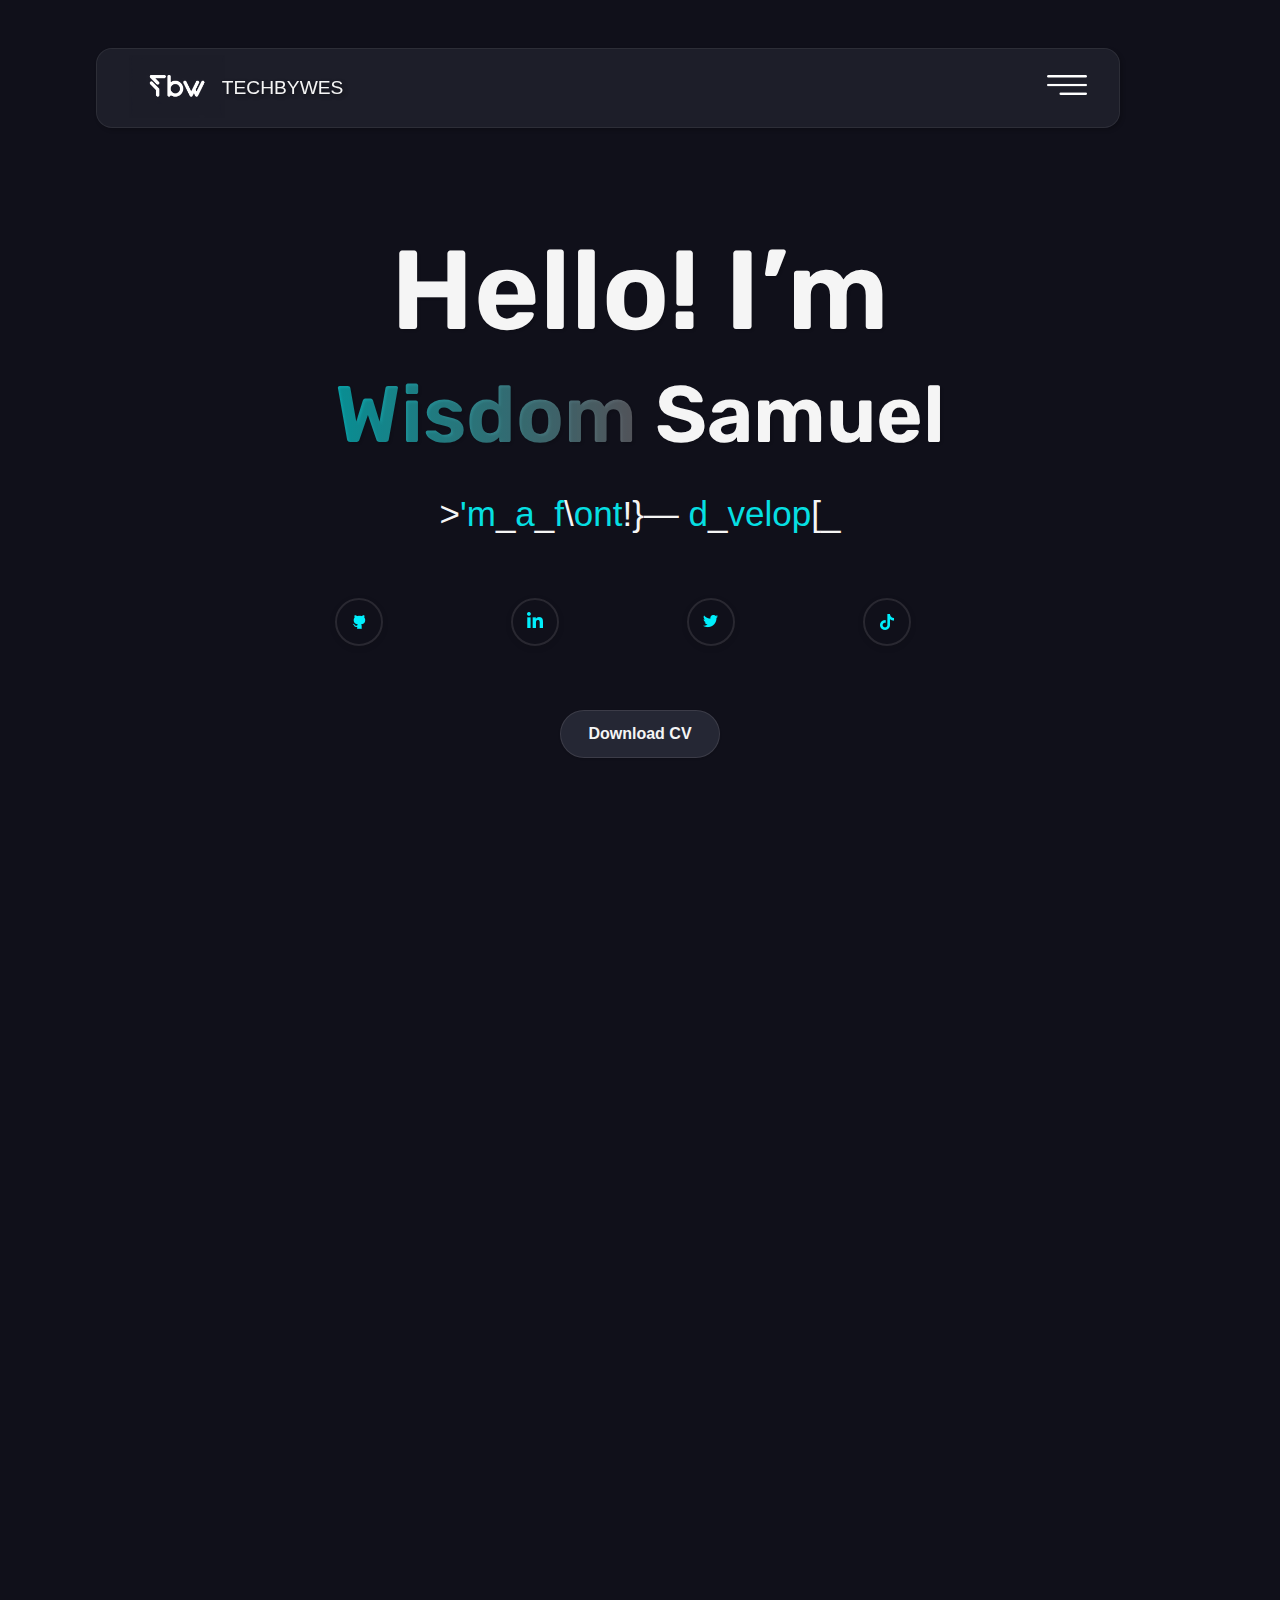
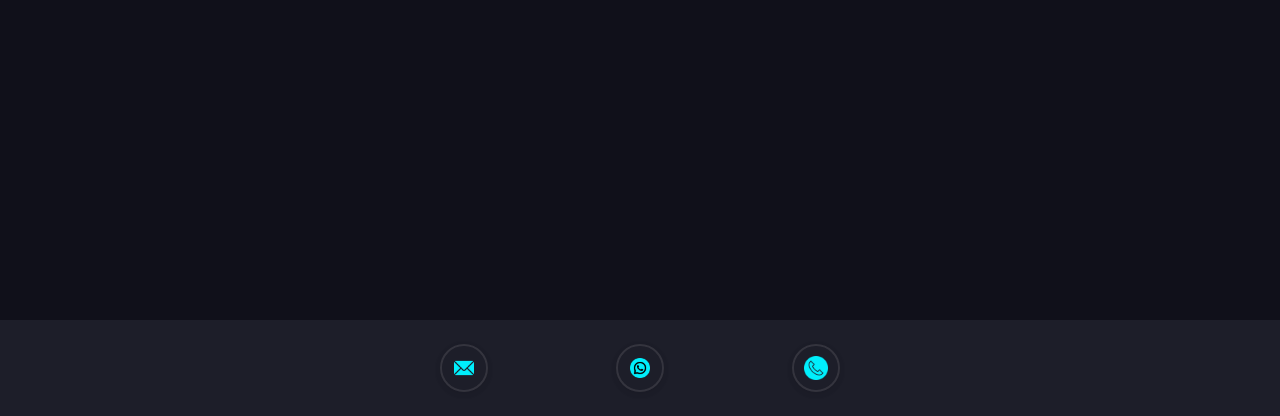
==== commit df9150bc: "updated media query css" ====
--- a/HTML/index.html
+++ b/HTML/index.html
@@ -19,9 +19,11 @@
     <title>TechbyWes</title>
   </head>
   <body>
-    <!-- BODY STARTS FROM HERE -->
+    <!-- BODY STARTS FROM HERE --> 
     <header class="header_container">
-      <nav class="nav_container">
+
+      
+      <nav class="nav_container ">
         <div class="logo_menu_c0ntainer">
           <div class="logo_conatiner">
             <div class="logo_logo-text_div"></div>
--- a/CSS/style.css
+++ b/CSS/style.css
@@ -783,7 +783,24 @@
 /* Extra Small Devices (Phones) */
 
 
-@media screen and (max-width: 320px) {
+#menu_open{
+  transition: transform 0.4s ease;
+}
+
+#menu_open:hover{
+  transform: scale(0.9);
+}
+
+#menu_close{
+  transition: transform 0.4s ease;
+}
+
+#menu_close:hover{
+ 
+  transform: scale(0.9);
+}
+
+@media screen and (min-width: 320px){
   /* ANIMATION STARTS HERE */
 
   html,
@@ -793,12 +810,12 @@
     height: 100%;
     scroll-behavior: smooth;
   }
+
   .logos_div{
     display: flex;
     margin-right: 3rem;
-    gap: 2.8rem!important;
-    }
- 
+    }
+    
   .like_linkup_div {
     scroll-snap-type: y mandatory;
     padding: 2rem 2rem;
@@ -845,30 +862,31 @@
     font-weight: 600;
   }
   #footer_home_icon {
-    width: 1.2rem !important;
+    width: 1rem !important;
     display: flex;
     justify-content: center;
     align-items: center;
   }
   #gmail_icon {
-    width: 1.3rem !important;
+    width: 1rem !important;
     display: flex;
     justify-content: center;
     align-items: center;
   }
   #whatsapp_icon {
-    width: 2rem !important;
+    width: 1rem !important;
     display: flex;
     justify-content: center;
     align-items: center;
   }
 
   #phone_icon {
-    width: 1.5rem !important;
-    display: flex;
-    justify-content: center;
-    align-items: center;
-  }
+    width: 1rem !important;
+    display: flex;
+    justify-content: center;
+    align-items: center;
+  }
+
   .hideanimation {
     opacity: 0;
     transition: all 1.5s;
@@ -969,13 +987,13 @@
   #menu_open {
     margin-top: rem;
     width: 1.8rem;
-    margin-left: -4rem;
+    margin-left: -3rem;
   }
 
   #menu_close {
     margin-top: 0.1rem;
     width: 1rem;
-    margin-left: -4rem;
+    margin-left: -3rem;
   }
   .menu_a {
     display: flex;
@@ -1006,7 +1024,7 @@
     display: flex;
     align-items: center;
     white-space: nowrap;
-    font-size: 0.7rem;
+    font-size: 0.6rem;
     font-weight: lighter;
     margin-left: -2.6rem;
     -webkit-animation: slide-in-left 0.5s cubic-bezier(0.25, 0.46, 0.45, 0.94)
@@ -1051,7 +1069,7 @@
     flex-direction: column;
     margin-top: 2rem;
     font-size: 2rem;
-    padding-top: 2rem;
+    padding-top: 8rem;
     padding-bottom: 2rem;
     height: 85%;
   }
@@ -1067,7 +1085,7 @@
   }
 
   .hello_text {
-    font-size: 3rem !important;
+    font-size: 3.5rem !important;
     text-align: center;
     font-family: "Rubik", sans-serif;
     font-weight: 600;
@@ -1125,6 +1143,7 @@
     display: flex;
     align-items: center;
     gap: 2rem;
+    margin: 0 auto!important;
   }
 
   .github_logo_div,
@@ -1318,9 +1337,8 @@
   .section_container {
     display: flex;
     justify-content: center;
-    height: 60%;
+    height: 20%;
     margin-bottom: -10rem;
-    scroll-snap-type: y mandatory;
   }
 
   .leftImage_container {
@@ -1696,7 +1714,6 @@
 
   /* SKILLS CSS ENDS FROM HERE */
 }
-
 @media screen and (min-width: 321px) and (max-width: 360px) {
   /* ANIMATION STARTS HERE */
 
@@ -2640,7 +2657,7 @@
   .logos_div{
     display: flex;
     margin-right: 3rem;
-    gap: 2.8rem!important;
+    gap: 3rem!important;
     }
   .like_linkup_div {
     scroll-snap-type: y mandatory;
@@ -2813,13 +2830,13 @@
   #menu_open {
     margin-top: rem;
     width: 2rem;
-    margin-left: -1.5rem;
+  
   }
 
   #menu_close {
     margin-top: 0.1rem;
     width: 1.4rem;
-    margin-left: -1.5rem;
+  
   }
   .menu_a {
     display: flex;
@@ -2911,7 +2928,8 @@
   }
 
   .hello_text {
-    font-size: 4.5rem !important;
+    padding-left: 2rem;
+    font-size: 4rem !important;
     font-family: "Rubik", sans-serif;
     font-weight: 600;
   }
@@ -2968,14 +2986,15 @@
     display: flex;
     align-items: center;
     gap: 2rem;
+    margin-left: 2rem;
   }
 
   .github_logo_div,
   .linkiden_logo_div,
   .twitter_logo_div,
   .tiktok_logo_div {
-    width: 3.5rem;
-    height: 3.5rem;
+    width: 3rem;
+    height: 3rem;
   }
 
   .github_logo_div {
@@ -4475,7 +4494,7 @@
   }
   .like_linkup_div {
     scroll-snap-type: y mandatory;
-    padding: 2rem 2rem;
+    padding: 2rem 6rem;
     width: 100%;
     height: 100%;
   }
@@ -7205,7 +7224,7 @@
 
   /* SKILLS CSS ENDS FROM HERE */
 }
-@media screen and (min-width: 901px) and (max-width: 1025px) {
+@media screen and (min-width: 901px) and (max-width: 1024px) {
   /* ANIMATION STARTS HERE */
 
   html,
@@ -7218,7 +7237,7 @@
 
   .like_linkup_div {
     scroll-snap-type: y mandatory;
-    padding: 2rem 2rem;
+    padding: 2rem 9rem;
     width: 100%;
     height: 100%;
   }
@@ -7487,7 +7506,7 @@
   }
 
   .hello_text {
-    font-size: 5rem;
+    font-size: 5rem!important;
     font-family: "Rubik", sans-serif;
     font-weight: 600;
   }
@@ -7550,8 +7569,8 @@
   .linkiden_logo_div,
   .twitter_logo_div,
   .tiktok_logo_div {
-    width: 2rem;
-    height: 2rem;
+    width: 3rem;
+    height: 3rem;
   }
 
   .github_logo_div {
@@ -7737,7 +7756,7 @@
   .section_container {
     display: flex;
     justify-content: center;
-    height: 60%;
+    height: 30%;
     margin-bottom: -10rem;
   }
 
@@ -8114,7 +8133,7 @@
 
   /* SKILLS CSS ENDS FROM HERE */
 }
-@media screen and (min-width: 1026px) and (max-width: 1440px) {
+@media screen and (min-width: 1025px) and (max-width: 1440px) {
   /* ANIMATION STARTS HERE */
 
   html,
@@ -8435,13 +8454,13 @@
 
   .hello_text {
     margin-top: 2rem;
-    font-size: 7rem;
+    font-size: 7rem!important;
     font-family: "Rubik", sans-serif;
     font-weight: 600;
   }
 
   .name_text {
-    font-size: 5rem;
+    font-size: 5rem!important;
     white-space: nowrap;
 
     font-family: "Rubik", sans-serif;
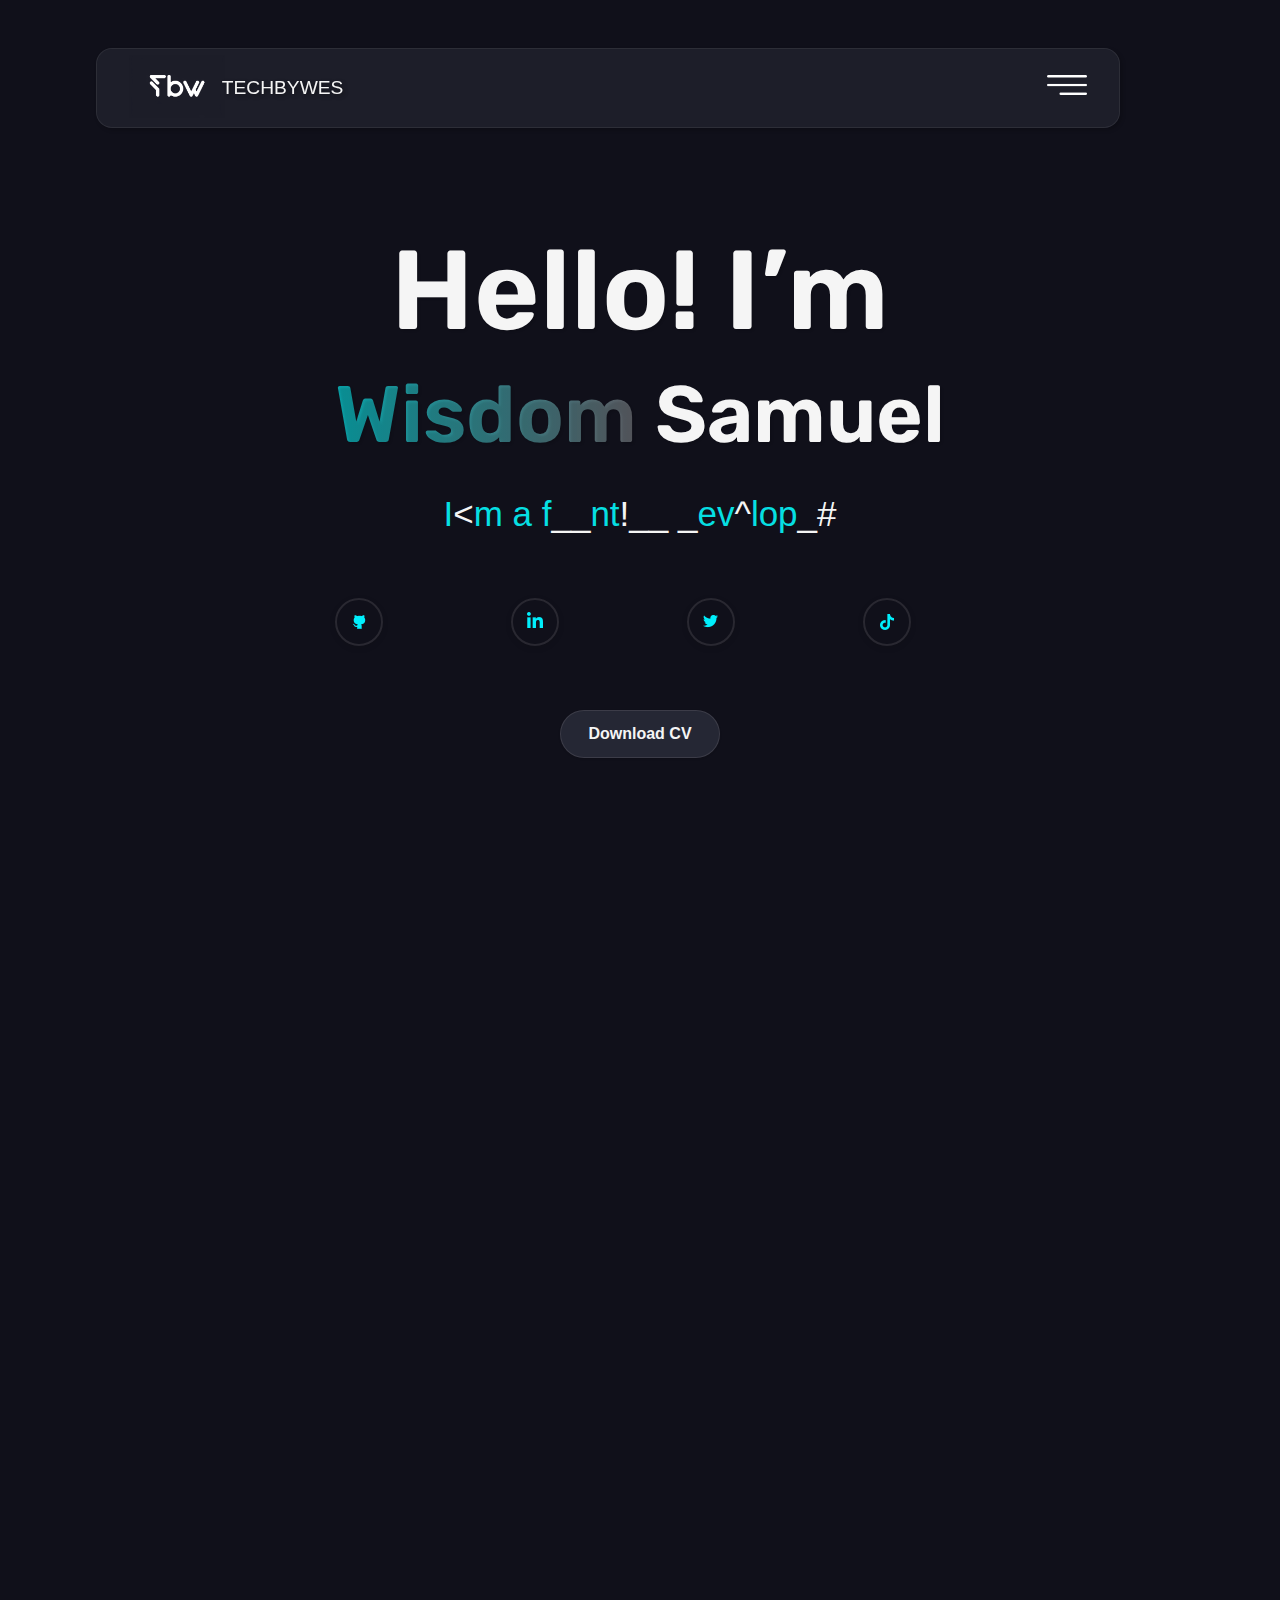
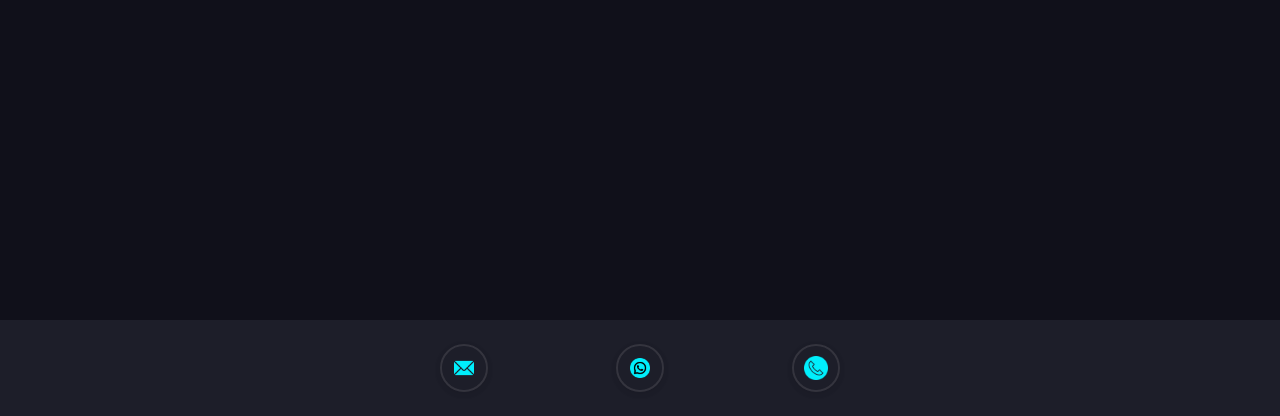
==== commit 9d676b90: "updated projects pictures" ====
--- a/HTML/index.html
+++ b/HTML/index.html
@@ -24,7 +24,7 @@
 
       
       <nav class="nav_container ">
-        <div class="logo_menu_c0ntainer">
+        <div class="logo_menu_c0ntainer ">
           <div class="logo_conatiner">
             <div class="logo_logo-text_div"></div>
             <a href="#"><img src="../images/quality.png" class="logo_im" /></a>
@@ -177,12 +177,12 @@
       <p class="project_description hideanimation">
         All made by me with passion and a touch of uniquness.
       </p>
-      <div class="div_1_6_container">
+      <div class="div_1_6_container ">
         <div class="images_123_div hideanimation">
           <div class="div_1 effect-duke add_me hideanimation">
             <a href="https://coactlifebike.com/"
               ><img
-                src="../images/coactlife.jpg"
+                src="../images/coactlifebike.jpg"
                 alt=""
                 id="coactlife"
                 class="projects_image"
@@ -197,7 +197,7 @@
 
           <div class="div_2 effect-duke add_me hideanimation">
             <a href="https://bidianahair.com/" id="bidiana">
-              <img src="../images/coactlife.jpg" alt="" class="projects_image"
+              <img src="../images/bidianahair.jpg" alt="" class="projects_image"
             /></a>
             <h2 class="sites_text changing-color3">Bidianahair</h2>
             <p>
@@ -210,7 +210,7 @@
             <a href="https://ujvbeauty.com/">
               <img
                 id="addeffect"
-                src="../images/coactlife.jpg"
+                src="../images/ujvbeauty.jpg"
                 alt=""
                 class="projects_image"
             /></a>
@@ -227,7 +227,7 @@
             <a href="https://ebylicious.com/">
               <img
                 id="addeffect"
-                src="../images/coactlife.jpg"
+                src="../images/ebylicious.jpg"
                 alt=""
                 class="projects_image"
             /></a>
@@ -240,31 +240,31 @@
             </p>
           </div>
           <div class="div_6 effect-duke add_me hideanimation">
-            <a href="https://rossyunique.com/"
+            <a href="https://moniwoman.com/"
+              ><img
+                id="addeffect"
+                src="../images/moniwoman.jpg"
+                alt=""
+                class="projects_image"
+            /></a>
+            <h2 class="sites_text changing-color3">Moniwoman</h2>
+            <p>
+              <a href="https://moniwoman.com/" class="visit_site_text"
+                >VISIT WEBSITE</a
+              >
+            </p>
+          </div>
+          <div class="div_6 effect-duke add_me hideanimation">
+            <a href="#"
               ><img
                 id="addeffect"
                 src="../images/coactlife.jpg"
                 alt=""
                 class="projects_image"
             /></a>
-            <h2 class="sites_text changing-color3">Moniwoman</h2>
-            <p>
-              <a href="https://moniwoman.com/" class="visit_site_text"
-                >VISIT WEBSITE</a
-              >
-            </p>
-          </div>
-          <div class="div_6 effect-duke add_me hideanimation">
-            <a href="https://rossyunique.com/"
-              ><img
-                id="addeffect"
-                src="../images/coactlife.jpg"
-                alt=""
-                class="projects_image"
-            /></a>
-            <h2 class="sites_text changing-color3">Rossyunique</h2>
-            <p>
-              <a href="https://rossyunique.com/" class="visit_site_text"
+            <h2 class="sites_text changing-color3">Shad Finder</h2>
+            <p>
+              <a href="#" class="visit_site_text"
                 >VISIT WEBSITE</a
               >
             </p>
@@ -279,7 +279,7 @@
       </h2> -->
       <div class="like_linkup_div">
         <div class="like_it_div">
-          <h2 class="like_it changing-color5 hideanimation">Convised Yet?</h2>
+          <h2 class="like_it changing-color5 hideanimation">Convinced  Yet?</h2>
           <p class="like_it_description hideanimation">
             Thank you for taking the time to visit my profile. I am currently
             seeking opportunities to join a dynamic team of talented
--- a/CSS/style.css
+++ b/CSS/style.css
@@ -16,12 +16,18 @@
 
 .header_container {
   padding-top: 3rem;
-  padding-bottom: 3rem;
+  padding-bottom: 6rem !important;
   background: #10101a;
   width: 100%;
   height: 55rem !important;
   padding-left: 6rem;
   padding-right: 6rem;
+
+  justify-content: center;
+  background: #10101a;
+  box-shadow: 0 0 0.1px #000000, 0 0 0.1px #000000, 0 0 4px #000000,
+    0 0 0.8px #000000;
+  transition: transform 0.6s ease;
 }
 
 .logo_menu_c0ntainer {
@@ -451,16 +457,15 @@
   box-shadow: 0 0 0.1px #000000, 0 0 0.1px #000000, 0 0 4px #000000,
     0 0 0.1px #000000;
   position: relative;
-  /* transition: transform 0.6s ease; */
+  transition: transform 0.6s ease;
 }
 
-/* .div_1:hover,
+.div_1:hover,
 .div_2:hover,
 .div_3:hover,
 .div_4:hover,
 .div_5:hover,
 .div_6:hover {
-  transform: scale(1.1);
   color: rgb(255, 255, 255, 0.8);
   border: none;
   &::before,
@@ -471,17 +476,20 @@
     left: -3px;
     right: -3px;
     bottom: -3px;
-    border: 2px solid #f4f5f9;
-    border-radius: 1rem;
+    border: 0.6px solid #f4f5f94c;
+    border-top-left-radius: 5rem;
+    border-top-right-radius: 5rem;
+    border-bottom-left-radius: 5rem;
+    border-bottom-right-radius: 5rem;
     transition: all 0.4s;
     animation: clippath 4s infinite linear;
-  } */
-/* &::after {
-      animation: clippath 3s infinite -0.5s linear;
-  } */
-/* } */
-
-/* @keyframes clippath {
+  } 
+ &::after {
+      animation: clippath 10s infinite -0.5s linear;
+  } 
+ } 
+
+ @keyframes clippath {
   0%,
   100% {
     clip-path: inset(0 0 98% 0);
@@ -496,7 +504,7 @@
   75% {
     clip-path: inset(0 0 0 98%);
   }
-} */
+} 
 
 .latestproject_text {
   text-align: center;
@@ -782,25 +790,23 @@
 /* MEDIA QUERIES STARTS FROM HERE */
 /* Extra Small Devices (Phones) */
 
-
-#menu_open{
+#menu_open {
   transition: transform 0.4s ease;
 }
 
-#menu_open:hover{
+#menu_open:hover {
   transform: scale(0.9);
 }
 
-#menu_close{
+#menu_close {
   transition: transform 0.4s ease;
 }
 
-#menu_close:hover{
- 
+#menu_close:hover {
   transform: scale(0.9);
 }
 
-@media screen and (min-width: 320px){
+@media screen and (min-width: 320px) {
   /* ANIMATION STARTS HERE */
 
   html,
@@ -811,11 +817,11 @@
     scroll-behavior: smooth;
   }
 
-  .logos_div{
+  .logos_div {
     display: flex;
     margin-right: 3rem;
-    }
-    
+  }
+
   .like_linkup_div {
     scroll-snap-type: y mandatory;
     padding: 2rem 2rem;
@@ -826,7 +832,7 @@
     margin-top: 4rem;
     margin-bottom: 8rem;
   }
-  
+
   .like_it {
     color: #c4c4c4;
     margin-bottom: 1.5rem;
@@ -842,12 +848,12 @@
     margin-bottom: 2rem;
     font-size: 1.8rem;
   }
-  
+
   .link_up_description {
     color: #c4c4c4;
     font-size: 1.1rem;
   }
-  
+
   .changing-color5 {
     animation: hue 8s infinite linear;
     background-image: linear-gradient(
@@ -1143,7 +1149,7 @@
     display: flex;
     align-items: center;
     gap: 2rem;
-    margin: 0 auto!important;
+    margin: 0 auto !important;
   }
 
   .github_logo_div,
@@ -1714,7 +1720,7 @@
 
   /* SKILLS CSS ENDS FROM HERE */
 }
-@media screen and (min-width: 321px) and (max-width: 360px) {
+@media screen and (min-width: 321px) and (max-width: 359px) {
   /* ANIMATION STARTS HERE */
 
   html,
@@ -1725,13 +1731,10 @@
     scroll-behavior: smooth;
   }
 
-  .logos_div{
+  .logos_div {
     display: flex;
     margin-right: 3rem;
-    }
-    
-
-
+  }
 
   .like_linkup_div {
     scroll-snap-type: y mandatory;
@@ -1743,7 +1746,7 @@
     margin-top: 4rem;
     margin-bottom: 8rem;
   }
-  
+
   .like_it {
     color: #c4c4c4;
     margin-bottom: 1.5rem;
@@ -1759,12 +1762,12 @@
     margin-bottom: 2rem;
     font-size: 1.8rem;
   }
-  
+
   .link_up_description {
     color: #c4c4c4;
     font-size: 1.1rem;
   }
-  
+
   .changing-color5 {
     animation: hue 8s infinite linear;
     background-image: linear-gradient(
@@ -1778,17 +1781,6 @@
     font-family: "Rubik", sans-serif;
     font-weight: 600;
   }
-
-
-
-
-
-
-
-
-
-
-
 
   #footer_home_icon {
     width: 1rem !important;
@@ -2643,8 +2635,7 @@
 
   /* SKILLS CSS ENDS FROM HERE */
 }
-
-@media screen and (min-width: 361px) and (max-width: 414px) {
+@media screen and (min-width: 360px) and (max-width: 400px) {
   /* ANIMATION STARTS HERE */
 
   html,
@@ -2653,12 +2644,14 @@
     background: #212121;
     height: 100%;
     scroll-behavior: smooth;
-  }
-  .logos_div{
+   
+  }
+
+  .logos_div {
     display: flex;
     margin-right: 3rem;
-    gap: 3rem!important;
-    }
+  }
+
   .like_linkup_div {
     scroll-snap-type: y mandatory;
     padding: 2rem 2rem;
@@ -2669,7 +2662,7 @@
     margin-top: 4rem;
     margin-bottom: 8rem;
   }
-  
+
   .like_it {
     color: #c4c4c4;
     margin-bottom: 1.5rem;
@@ -2685,12 +2678,12 @@
     margin-bottom: 2rem;
     font-size: 1.8rem;
   }
-  
+
   .link_up_description {
     color: #c4c4c4;
     font-size: 1.1rem;
   }
-  
+
   .changing-color5 {
     animation: hue 8s infinite linear;
     background-image: linear-gradient(
@@ -2706,30 +2699,31 @@
   }
 
   #footer_home_icon {
-    width: 1.2rem !important;
+    width: 1rem !important;
     display: flex;
     justify-content: center;
     align-items: center;
   }
   #gmail_icon {
-    width: 1.3rem !important;
+    width: 1rem !important;
     display: flex;
     justify-content: center;
     align-items: center;
   }
   #whatsapp_icon {
-    width: 2rem !important;
+    width: 1rem !important;
     display: flex;
     justify-content: center;
     align-items: center;
   }
 
   #phone_icon {
-    width: 1.5rem !important;
-    display: flex;
-    justify-content: center;
-    align-items: center;
-  }
+    width: 1rem !important;
+    display: flex;
+    justify-content: center;
+    align-items: center;
+  }
+
   .hideanimation {
     opacity: 0;
     transition: all 1.5s;
@@ -2743,9 +2737,9 @@
   .container {
     height: 100%;
     width: 100%;
-    align-items: center;
-    display: flex;
-    justify-content: center;
+    justify-content: center;
+    align-items: center;
+    display: flex;
   }
 
   .text {
@@ -2767,7 +2761,7 @@
   .header_container {
     padding-left: 2rem;
     padding-right: 2rem;
-    height: 40rem !important;
+    height: 34rem;
   }
 
   .logo_menu_c0ntainer {
@@ -2797,7 +2791,7 @@
     animation: slideDownAnimation 1s ease-in-out;
     z-index: 1;
 
-    background: rgba(42, 43, 56, 0.203);
+    background: rgba(42, 43, 56, 0.5);
     -webkit-backdrop-filter: blur(104px);
     backdrop-filter: blur(104px);
     border-radius: 1rem;
@@ -2829,18 +2823,18 @@
   }
   #menu_open {
     margin-top: rem;
-    width: 2rem;
-  
+    width: 1.8rem;
+    margin-left: -1.8rem;
   }
 
   #menu_close {
     margin-top: 0.1rem;
-    width: 1.4rem;
-  
+    width: 1rem;
+    margin-left: -1.8rem;
   }
   .menu_a {
     display: flex;
-    padding: 0 4rem;
+    padding-top: 1rem;
     font-size: 1rem;
   }
 
@@ -2867,7 +2861,7 @@
     display: flex;
     align-items: center;
     white-space: nowrap;
-    font-size: 0.8rem;
+    font-size: 0.7rem;
     font-weight: lighter;
     margin-left: -2.6rem;
     -webkit-animation: slide-in-left 0.5s cubic-bezier(0.25, 0.46, 0.45, 0.94)
@@ -2928,14 +2922,14 @@
   }
 
   .hello_text {
-    padding-left: 2rem;
-    font-size: 4rem !important;
+    font-size: 3rem !important;
+    text-align: center;
     font-family: "Rubik", sans-serif;
     font-weight: 600;
   }
 
   .name_text {
-    font-size: 2.8rem !important;
+    font-size: 2rem !important;
     white-space: nowrap;
     text-align: center;
 
@@ -2945,7 +2939,7 @@
 
   .wisdom_text {
     color: #06dfe2;
-    font-size: 2.8rem !important;
+    font-size: 2rem !important;
   }
 
   /* WISDOM TEXT ANIMATION STARTS FROM HERE */
@@ -2986,15 +2980,14 @@
     display: flex;
     align-items: center;
     gap: 2rem;
-    margin-left: 2rem;
   }
 
   .github_logo_div,
   .linkiden_logo_div,
   .twitter_logo_div,
   .tiktok_logo_div {
-    width: 3rem;
-    height: 3rem;
+    width: 2rem;
+    height: 2rem;
   }
 
   .github_logo_div {
@@ -3128,8 +3121,8 @@
     justify-content: center;
     align-items: center;
     margin: 0 auto;
-    margin-top: 5rem;
-    width: 13rem;
+    margin-top: 4rem;
+    width: 10rem;
     height: 3rem;
     white-space: nowrap;
     font: 0.4rem !important;
@@ -3180,7 +3173,7 @@
   .section_container {
     display: flex;
     justify-content: center;
-    height: 40%;
+    height: 60%;
     margin-bottom: -10rem;
     scroll-snap-type: y mandatory;
   }
@@ -3442,10 +3435,10 @@
   .paragraph2_text {
     font-size: 0.8rem;
     line-height: 1rem;
-    padding: 0 1rem;
-    width: 24rem;
+    padding: 0 2rem;
+    width: 20rem;
     word-spacing: 0.1rem;
-    margin-left: -2rem !important;
+
     font-family: "Rubik", sans-serif;
     font-weight: 300;
   }
@@ -3508,17 +3501,14 @@
   .ourServices_wrapper {
     background-color: #10101a;
     margin-top: 10rem;
-    scroll-snap-type: y mandatory;
   }
 
   .latestproject_div {
     background-color: #10101a;
-    scroll-snap-type: y mandatory;
   }
 
   .form_section_div {
     background-color: #10101a;
-    scroll-snap-type: y mandatory;
   }
 
   .logos_div {
@@ -3535,7 +3525,7 @@
     backdrop-filter: blur(104px);
     padding: 0 6rem;
     width: 100%;
-    height: 6rem;
+    height: 3rem;
     z-index: 1;
   }
 
@@ -3543,17 +3533,17 @@
     display: flex;
     justify-content: center;
     align-items: center;
-    gap: 1rem;
+    gap: 0.6rem;
   }
   .form-container {
-    width: 20rem;
+    width: 16rem;
   }
 
   .submit_form_tn {
     display: flex;
     justify-content: center;
     align-items: center;
-    width: 8rem;
+    width: 6rem;
     height: 3rem;
   }
 
@@ -3561,7 +3551,7 @@
 
   /* SKILLS CSS ENDS FROM HERE */
 }
-@media screen and (min-width: 415px) and (max-width: 500px) {
+@media screen and (min-width: 401px) and (max-width: 414px) {
   /* ANIMATION STARTS HERE */
 
   html,
@@ -3571,11 +3561,11 @@
     height: 100%;
     scroll-behavior: smooth;
   }
-  .logos_div{
+  .logos_div {
     display: flex;
     margin-right: 3rem;
-    gap: 2.8rem!important;
-    }
+    gap: 3rem !important;
+  }
   .like_linkup_div {
     scroll-snap-type: y mandatory;
     padding: 2rem 2rem;
@@ -3586,7 +3576,7 @@
     margin-top: 4rem;
     margin-bottom: 8rem;
   }
-  
+
   .like_it {
     color: #c4c4c4;
     margin-bottom: 1.5rem;
@@ -3602,12 +3592,12 @@
     margin-bottom: 2rem;
     font-size: 1.8rem;
   }
-  
+
   .link_up_description {
     color: #c4c4c4;
     font-size: 1.1rem;
   }
-  
+
   .changing-color5 {
     animation: hue 8s infinite linear;
     background-image: linear-gradient(
@@ -3622,9 +3612,6 @@
     font-weight: 600;
   }
 
-.footer_div{
-  height: 6rem !important;
-}
   #footer_home_icon {
     width: 1.2rem !important;
     display: flex;
@@ -3649,11 +3636,6 @@
     display: flex;
     justify-content: center;
     align-items: center;
-  }
-
-  #expand{
-    width: 3rem;
-    height: 3rem;
   }
   .hideanimation {
     opacity: 0;
@@ -3668,9 +3650,9 @@
   .container {
     height: 100%;
     width: 100%;
-
-    align-items: center;
-    display: flex;
+    align-items: center;
+    display: flex;
+    justify-content: center;
   }
 
   .text {
@@ -3692,8 +3674,7 @@
   .header_container {
     padding-left: 2rem;
     padding-right: 2rem;
-    height: 34rem;
-    height: 8rem!important;
+    height: 40rem !important;
   }
 
   .logo_menu_c0ntainer {
@@ -3723,7 +3704,7 @@
     animation: slideDownAnimation 1s ease-in-out;
     z-index: 1;
 
-    background: rgba(42, 43, 56, 0.5);
+    background: rgba(42, 43, 56, 0.203);
     -webkit-backdrop-filter: blur(104px);
     backdrop-filter: blur(104px);
     border-radius: 1rem;
@@ -3755,18 +3736,18 @@
   }
   #menu_open {
     margin-top: rem;
-    width: 1.8rem;
-    margin-left: 1rem;
+    width: 2rem;
+    margin-left: -0.2rem;
   }
 
   #menu_close {
     margin-top: 0.1rem;
-    width: 1rem;
-    margin-left: 1rem;
+    width: 1.4rem;
+    margin-left: -0.2rem;
   }
   .menu_a {
     display: flex;
-    padding-top: 1rem;
+    padding: 0 4rem;
     font-size: 1rem;
   }
 
@@ -3793,7 +3774,7 @@
     display: flex;
     align-items: center;
     white-space: nowrap;
-    font-size: 0.7rem;
+    font-size: 0.8rem;
     font-weight: lighter;
     margin-left: -2.6rem;
     -webkit-animation: slide-in-left 0.5s cubic-bezier(0.25, 0.46, 0.45, 0.94)
@@ -3854,13 +3835,14 @@
   }
 
   .hello_text {
-    font-size: 5rem !important;
+    padding-left: 2rem;
+    font-size: 4rem !important;
     font-family: "Rubik", sans-serif;
     font-weight: 600;
   }
 
   .name_text {
-    font-size: 3rem !important;
+    font-size: 2.8rem !important;
     white-space: nowrap;
     text-align: center;
 
@@ -3870,7 +3852,7 @@
 
   .wisdom_text {
     color: #06dfe2;
-    font-size: 3rem !important;
+    font-size: 2.8rem !important;
   }
 
   /* WISDOM TEXT ANIMATION STARTS FROM HERE */
@@ -3900,6 +3882,8 @@
     text-align: center;
   }
 
+  
+
   /* WISDOM TEXT ANIMATION ENDS FROM HERE */
 
   .developer_text,
@@ -3910,7 +3894,8 @@
   .logos_div {
     display: flex;
     align-items: center;
-    gap: 3.5rem;
+    gap: 2rem;
+    margin-left: 2rem;
   }
 
   .github_logo_div,
@@ -4052,8 +4037,8 @@
     justify-content: center;
     align-items: center;
     margin: 0 auto;
-    margin-top: 4rem;
-    width: 10rem;
+    margin-top: 5rem;
+    width: 13rem;
     height: 3rem;
     white-space: nowrap;
     font: 0.4rem !important;
@@ -4104,8 +4089,9 @@
   .section_container {
     display: flex;
     justify-content: center;
-    height: 60%;
+    height: 40%;
     margin-bottom: -10rem;
+    scroll-snap-type: y mandatory;
   }
 
   .leftImage_container {
@@ -4158,9 +4144,9 @@
     box-sizing: border-box;
     -webkit-backdrop-filter: blur(54px);
     backdrop-filter: blur(54px);
-    border: 0.1px solid rgba(245, 245, 245, 0.078);
-
-    box-shadow: 1px 0px 2px rgba(255, 255, 255, 0.078);
+    border: 0.4px solid rgba(245, 245, 245, 0.174);
+
+    box-shadow: 1px 1px 6px rgba(0, 0, 0, 0.4);
   }
   .projects_image {
     width: 210px;
@@ -4351,7 +4337,6 @@
 
   .section_container {
     background-color: #10101a;
-    height: 30%;
   }
 
   .righttext_andbutton_container {
@@ -4364,12 +4349,12 @@
     display: none;
   }
   .paragraph2_text {
-    font-size: 0.9rem;
+    font-size: 0.8rem;
     line-height: 1rem;
     padding: 0 1rem;
-    width: 20rem;
+    width: 24rem;
     word-spacing: 0.1rem;
-
+    margin-left: -2rem !important;
     font-family: "Rubik", sans-serif;
     font-weight: 300;
   }
@@ -4432,14 +4417,17 @@
   .ourServices_wrapper {
     background-color: #10101a;
     margin-top: 10rem;
+    scroll-snap-type: y mandatory;
   }
 
   .latestproject_div {
     background-color: #10101a;
+    scroll-snap-type: y mandatory;
   }
 
   .form_section_div {
     background-color: #10101a;
+    scroll-snap-type: y mandatory;
   }
 
   .logos_div {
@@ -4456,7 +4444,7 @@
     backdrop-filter: blur(104px);
     padding: 0 6rem;
     width: 100%;
-    height: 3rem;
+    height: 6rem;
     z-index: 1;
   }
 
@@ -4464,7 +4452,7 @@
     display: flex;
     justify-content: center;
     align-items: center;
-    gap: 0.6rem;
+    gap: 1rem;
   }
   .form-container {
     width: 20rem;
@@ -4474,7 +4462,7 @@
     display: flex;
     justify-content: center;
     align-items: center;
-    width: 6rem;
+    width: 8rem;
     height: 3rem;
   }
 
@@ -4482,7 +4470,7 @@
 
   /* SKILLS CSS ENDS FROM HERE */
 }
-@media screen and (min-width: 501px) and (max-width: 768px) {
+@media screen and (min-width: 415px) and (max-width: 500px) {
   /* ANIMATION STARTS HERE */
 
   html,
@@ -4492,9 +4480,14 @@
     height: 100%;
     scroll-behavior: smooth;
   }
+  .logos_div {
+    display: flex;
+    margin-right: 3rem;
+    gap: 2.8rem !important;
+  }
   .like_linkup_div {
     scroll-snap-type: y mandatory;
-    padding: 2rem 6rem;
+    padding: 2rem 2rem;
     width: 100%;
     height: 100%;
   }
@@ -4502,7 +4495,7 @@
     margin-top: 4rem;
     margin-bottom: 8rem;
   }
-  
+
   .like_it {
     color: #c4c4c4;
     margin-bottom: 1.5rem;
@@ -4518,12 +4511,12 @@
     margin-bottom: 2rem;
     font-size: 1.8rem;
   }
-  
+
   .link_up_description {
     color: #c4c4c4;
     font-size: 1.1rem;
   }
-  
+
   .changing-color5 {
     animation: hue 8s infinite linear;
     background-image: linear-gradient(
@@ -4537,13 +4530,10 @@
     font-family: "Rubik", sans-serif;
     font-weight: 600;
   }
-.footer_div{
-  height: 6rem!important;
-}
-#expand{
-  width: 4rem;
-  height: 4rem;
-}
+
+  .footer_div {
+    height: 6rem !important;
+  }
   #footer_home_icon {
     width: 1.2rem !important;
     display: flex;
@@ -4568,6 +4558,11 @@
     display: flex;
     justify-content: center;
     align-items: center;
+  }
+
+  #expand {
+    width: 3rem;
+    height: 3rem;
   }
   .hideanimation {
     opacity: 0;
@@ -4589,7 +4584,7 @@
 
   .text {
     font-weight: 100;
-    font-size: 30px;
+    font-size: 20px;
     color: #06dfe2;
   }
 
@@ -4607,12 +4602,12 @@
     padding-left: 2rem;
     padding-right: 2rem;
     height: 34rem;
+    height: 8rem !important;
   }
 
   .logo_menu_c0ntainer {
     border-radius: 1.5rem;
-    height: 6rem;
-    margin-left: 3rem;
+    height: 4rem;
     position: fixed;
     width: 80%;
     box-shadow: 2px 2px 4px rgba(0, 0, 0, 0.2);
@@ -4631,7 +4626,7 @@
     width: 80%;
     position: fixed;
     margin-top: 2.4rem !important;
-    margin-left: 3rem;
+
     scroll-snap-align: start;
     opacity: 1;
     animation: slideDownAnimation 1s ease-in-out;
@@ -4669,19 +4664,19 @@
   }
   #menu_open {
     margin-top: rem;
-    width: 3rem;
-    margin-left: 9rem;
+    width: 1.8rem;
+    margin-left: 1rem;
   }
 
   #menu_close {
     margin-top: 0.1rem;
-    width: 2.5rem;
-    margin-left: 9rem;
+    width: 1rem;
+    margin-left: 1rem;
   }
   .menu_a {
     display: flex;
     padding-top: 1rem;
-    font-size: 2rem;
+    font-size: 1rem;
   }
 
   .logo_icon {
@@ -4698,7 +4693,7 @@
     cursor: pointer;
   }
   .logo_im {
-    width: 8rem;
+    width: 5rem;
     margin-left: 3rem;
     cursor: pointer;
   }
@@ -4707,7 +4702,7 @@
     display: flex;
     align-items: center;
     white-space: nowrap;
-    font-size: 1.4rem;
+    font-size: 0.7rem;
     font-weight: lighter;
     margin-left: -2.6rem;
     -webkit-animation: slide-in-left 0.5s cubic-bezier(0.25, 0.46, 0.45, 0.94)
@@ -4768,13 +4763,13 @@
   }
 
   .hello_text {
-    font-size: 6rem!important;
+    font-size: 5rem !important;
     font-family: "Rubik", sans-serif;
     font-weight: 600;
   }
 
   .name_text {
-    font-size: 5rem !important;
+    font-size: 3rem !important;
     white-space: nowrap;
     text-align: center;
 
@@ -4784,7 +4779,7 @@
 
   .wisdom_text {
     color: #06dfe2;
-    font-size: 5rem !important;
+    font-size: 3rem !important;
   }
 
   /* WISDOM TEXT ANIMATION STARTS FROM HERE */
@@ -4824,19 +4819,15 @@
   .logos_div {
     display: flex;
     align-items: center;
-    gap: 4rem;
+    gap: 3.5rem;
   }
 
   .github_logo_div,
   .linkiden_logo_div,
   .twitter_logo_div,
   .tiktok_logo_div {
-    width: 6rem;
-    height: 6rem;
-  }
-
-  .github_img,.linkiden_img,.twitter_img,.tiktok_img{
-    width: 1.6rem;
+    width: 3rem;
+    height: 3rem;
   }
 
   .github_logo_div {
@@ -4854,7 +4845,7 @@
   }
   .tiktok_logo_div {
     -webkit-animation: bounce-in-top 1.1s both;
-    animation: bounce-in-top 1.8s both;
+    animation: bounce-in-top 1.7s both;
   }
 
   /* SOCIAL ICON ANIMATION STARTS FROM HERE */
@@ -4971,10 +4962,10 @@
     align-items: center;
     margin: 0 auto;
     margin-top: 4rem;
-    width: 14rem;
-    height: 6rem;
+    width: 10rem;
+    height: 3rem;
     white-space: nowrap;
-    font-size: 1.4rem !important;
+    font: 0.4rem !important;
     -webkit-animation: color-change-2x 2s linear infinite alternate both;
     animation: color-change-2x 3s linear 1 alternate backwards;
   }
@@ -5022,7 +5013,7 @@
   .section_container {
     display: flex;
     justify-content: center;
-    height: 30%;
+    height: 60%;
     margin-bottom: -10rem;
   }
 
@@ -5048,9 +5039,8 @@
   .div_4,
   .div_5,
   .div_6 {
-    margin-bottom: 4rem;
-    width: 60%;
-    height: 40rem;
+    width: 80%;
+    height: 30rem;
     display: flex;
     flex-direction: column;
     align-items: center;
@@ -5079,11 +5069,11 @@
     backdrop-filter: blur(54px);
     border: 0.1px solid rgba(245, 245, 245, 0.078);
 
-    box-shadow: 1px 1px 6px rgba(0, 0, 0, 0.4);
+    box-shadow: 1px 0px 2px rgba(255, 255, 255, 0.078);
   }
   .projects_image {
-    width: 20rem;
-    height: 30rem;
+    width: 210px;
+    height: 350px;
   }
 
   .projects_image {
@@ -5260,7 +5250,7 @@
   .our_services_text,
   .latestproject_text,
   .contact_me_tex {
-    font-size: 1.5rem !important;
+    font-size: 1rem !important;
   }
 
   .our_services_text {
@@ -5270,6 +5260,7 @@
 
   .section_container {
     background-color: #10101a;
+    height: 30%;
   }
 
   .righttext_andbutton_container {
@@ -5282,13 +5273,14 @@
     display: none;
   }
   .paragraph2_text {
-    font-size: 0.8rem;
+    font-size: 0.9rem;
     line-height: 1rem;
-    width: 30rem;
+    padding: 0 1rem;
+    width: 20rem;
     word-spacing: 0.1rem;
+
     font-family: "Rubik", sans-serif;
     font-weight: 300;
-    margin-left: -5rem !important;
   }
 
   .enginner_text {
@@ -5384,7 +5376,7 @@
     gap: 0.6rem;
   }
   .form-container {
-    width: 50rem;
+    width: 20rem;
   }
 
   .submit_form_tn {
@@ -5399,8 +5391,7 @@
 
   /* SKILLS CSS ENDS FROM HERE */
 }
-
-@media screen and (min-width: 769px) and (max-width: 834px) {
+@media screen and (min-width: 501px) and (max-width: 768px) {
   /* ANIMATION STARTS HERE */
 
   html,
@@ -5410,10 +5401,9 @@
     height: 100%;
     scroll-behavior: smooth;
   }
-
   .like_linkup_div {
     scroll-snap-type: y mandatory;
-    padding: 2rem 2rem;
+    padding: 2rem 6rem;
     width: 100%;
     height: 100%;
   }
@@ -5421,7 +5411,7 @@
     margin-top: 4rem;
     margin-bottom: 8rem;
   }
-  
+
   .like_it {
     color: #c4c4c4;
     margin-bottom: 1.5rem;
@@ -5437,12 +5427,12 @@
     margin-bottom: 2rem;
     font-size: 1.8rem;
   }
-  
+
   .link_up_description {
     color: #c4c4c4;
     font-size: 1.1rem;
   }
-  
+
   .changing-color5 {
     animation: hue 8s infinite linear;
     background-image: linear-gradient(
@@ -5456,10 +5446,13 @@
     font-family: "Rubik", sans-serif;
     font-weight: 600;
   }
-.footer_div{
-  height: 6rem!important;
-}
-
+  .footer_div {
+    height: 6rem !important;
+  }
+  #expand {
+    width: 4rem;
+    height: 4rem;
+  }
   #footer_home_icon {
     width: 1.2rem !important;
     display: flex;
@@ -5586,13 +5579,13 @@
   #menu_open {
     margin-top: rem;
     width: 3rem;
-    margin-left: 14rem;
+    margin-left: 9rem;
   }
 
   #menu_close {
     margin-top: 0.1rem;
-    width: 2.2rem;
-    margin-left: 14rem;
+    width: 2.5rem;
+    margin-left: 9rem;
   }
   .menu_a {
     display: flex;
@@ -5623,7 +5616,7 @@
     display: flex;
     align-items: center;
     white-space: nowrap;
-    font-size: 01rem;
+    font-size: 1.4rem;
     font-weight: lighter;
     margin-left: -2.6rem;
     -webkit-animation: slide-in-left 0.5s cubic-bezier(0.25, 0.46, 0.45, 0.94)
@@ -5684,13 +5677,13 @@
   }
 
   .hello_text {
-    font-size: 6rem!important;
+    font-size: 6rem !important;
     font-family: "Rubik", sans-serif;
     font-weight: 600;
   }
 
   .name_text {
-    font-size: 3rem;
+    font-size: 5rem !important;
     white-space: nowrap;
     text-align: center;
 
@@ -5740,15 +5733,22 @@
   .logos_div {
     display: flex;
     align-items: center;
-    gap: 8rem;
+    gap: 4rem;
   }
 
   .github_logo_div,
   .linkiden_logo_div,
   .twitter_logo_div,
   .tiktok_logo_div {
-    width: 3rem;
-    height: 3rem;
+    width: 6rem;
+    height: 6rem;
+  }
+
+  .github_img,
+  .linkiden_img,
+  .twitter_img,
+  .tiktok_img {
+    width: 1.6rem;
   }
 
   .github_logo_div {
@@ -5766,7 +5766,7 @@
   }
   .tiktok_logo_div {
     -webkit-animation: bounce-in-top 1.1s both;
-    animation: bounce-in-top 1.7s both;
+    animation: bounce-in-top 1.8s both;
   }
 
   /* SOCIAL ICON ANIMATION STARTS FROM HERE */
@@ -5883,10 +5883,10 @@
     align-items: center;
     margin: 0 auto;
     margin-top: 4rem;
-    width: 10rem;
-    height: 4rem;
+    width: 14rem;
+    height: 6rem;
     white-space: nowrap;
-    font: 0.4rem !important;
+    font-size: 1.4rem !important;
     -webkit-animation: color-change-2x 2s linear infinite alternate both;
     animation: color-change-2x 3s linear 1 alternate backwards;
   }
@@ -6194,8 +6194,8 @@
     display: none;
   }
   .paragraph2_text {
-    font-size: 1.4rem;
-    line-height: 2rem;
+    font-size: 0.8rem;
+    line-height: 1rem;
     width: 30rem;
     word-spacing: 0.1rem;
     font-family: "Rubik", sans-serif;
@@ -6205,7 +6205,6 @@
 
   .enginner_text {
     color: #06dfe2;
-    font-size: 1.4rem!important;
   }
 
   .changing-color2 {
@@ -6312,7 +6311,8 @@
 
   /* SKILLS CSS ENDS FROM HERE */
 }
-@media screen and (min-width: 835px) and (max-width: 900px) {
+
+@media screen and (min-width: 769px) and (max-width: 834px) {
   /* ANIMATION STARTS HERE */
 
   html,
@@ -6322,6 +6322,7 @@
     height: 100%;
     scroll-behavior: smooth;
   }
+
   .like_linkup_div {
     scroll-snap-type: y mandatory;
     padding: 2rem 2rem;
@@ -6332,7 +6333,7 @@
     margin-top: 4rem;
     margin-bottom: 8rem;
   }
-  
+
   .like_it {
     color: #c4c4c4;
     margin-bottom: 1.5rem;
@@ -6348,12 +6349,12 @@
     margin-bottom: 2rem;
     font-size: 1.8rem;
   }
-  
+
   .link_up_description {
     color: #c4c4c4;
     font-size: 1.1rem;
   }
-  
+
   .changing-color5 {
     animation: hue 8s infinite linear;
     background-image: linear-gradient(
@@ -6367,9 +6368,9 @@
     font-family: "Rubik", sans-serif;
     font-weight: 600;
   }
-.footer_div{
-  height: 6rem!important;
-}
+  .footer_div {
+    height: 6rem !important;
+  }
 
   #footer_home_icon {
     width: 1.2rem !important;
@@ -6497,18 +6498,18 @@
   #menu_open {
     margin-top: rem;
     width: 3rem;
-    margin-left: 19rem;
+    margin-left: 14rem;
   }
 
   #menu_close {
     margin-top: 0.1rem;
-       width: 2rem;
-    margin-left: 19rem;
+    width: 2.2rem;
+    margin-left: 14rem;
   }
   .menu_a {
     display: flex;
     padding-top: 1rem;
-    font-size: 1.5rem;
+    font-size: 2rem;
   }
 
   .logo_icon {
@@ -6525,7 +6526,7 @@
     cursor: pointer;
   }
   .logo_im {
-    width: 5rem;
+    width: 8rem;
     margin-left: 3rem;
     cursor: pointer;
   }
@@ -6595,13 +6596,13 @@
   }
 
   .hello_text {
-    font-size: 5rem;
+    font-size: 6rem !important;
     font-family: "Rubik", sans-serif;
     font-weight: 600;
   }
 
   .name_text {
-    font-size: 5rem;
+    font-size: 3rem;
     white-space: nowrap;
     text-align: center;
 
@@ -6795,7 +6796,7 @@
     margin: 0 auto;
     margin-top: 4rem;
     width: 10rem;
-    height: 3rem;
+    height: 4rem;
     white-space: nowrap;
     font: 0.4rem !important;
     -webkit-animation: color-change-2x 2s linear infinite alternate both;
@@ -6859,9 +6860,7 @@
     display: flex;
     flex-direction: column;
   }
-.project_description{
-  font-size: 1.2rem!important;
-}
+
   .leftImage_container {
     width: 60%;
     height: 230px;
@@ -7107,8 +7106,8 @@
     display: none;
   }
   .paragraph2_text {
-    font-size: 0.8rem;
-    line-height: 1rem;
+    font-size: 1.4rem;
+    line-height: 2rem;
     width: 30rem;
     word-spacing: 0.1rem;
     font-family: "Rubik", sans-serif;
@@ -7118,6 +7117,7 @@
 
   .enginner_text {
     color: #06dfe2;
+    font-size: 1.4rem !important;
   }
 
   .changing-color2 {
@@ -7224,7 +7224,7 @@
 
   /* SKILLS CSS ENDS FROM HERE */
 }
-@media screen and (min-width: 901px) and (max-width: 1024px) {
+@media screen and (min-width: 835px) and (max-width: 900px) {
   /* ANIMATION STARTS HERE */
 
   html,
@@ -7234,10 +7234,9 @@
     height: 100%;
     scroll-behavior: smooth;
   }
-
   .like_linkup_div {
     scroll-snap-type: y mandatory;
-    padding: 2rem 9rem;
+    padding: 2rem 2rem;
     width: 100%;
     height: 100%;
   }
@@ -7245,7 +7244,7 @@
     margin-top: 4rem;
     margin-bottom: 8rem;
   }
-  
+
   .like_it {
     color: #c4c4c4;
     margin-bottom: 1.5rem;
@@ -7261,12 +7260,12 @@
     margin-bottom: 2rem;
     font-size: 1.8rem;
   }
-  
+
   .link_up_description {
     color: #c4c4c4;
     font-size: 1.1rem;
   }
-  
+
   .changing-color5 {
     animation: hue 8s infinite linear;
     background-image: linear-gradient(
@@ -7280,9 +7279,10 @@
     font-family: "Rubik", sans-serif;
     font-weight: 600;
   }
-.footer_div{
-  height: 6rem!important;
-}
+  .footer_div {
+    height: 6rem !important;
+  }
+
   #footer_home_icon {
     width: 1.2rem !important;
     display: flex;
@@ -7350,7 +7350,7 @@
 
   .logo_menu_c0ntainer {
     border-radius: 1.5rem;
-    height: 4rem;
+    height: 6rem;
     margin-left: 3rem;
     position: fixed;
     width: 80%;
@@ -7375,6 +7375,7 @@
     opacity: 1;
     animation: slideDownAnimation 1s ease-in-out;
     z-index: 1;
+
     background: rgba(42, 43, 56, 0.5);
     -webkit-backdrop-filter: blur(104px);
     backdrop-filter: blur(104px);
@@ -7407,19 +7408,19 @@
   }
   #menu_open {
     margin-top: rem;
-    width: 2.3rem;
-    margin-left: 27rem;
+    width: 3rem;
+    margin-left: 19rem;
   }
 
   #menu_close {
     margin-top: 0.1rem;
-    width: 1.8rem;
-    margin-left: 27rem;
+    width: 2rem;
+    margin-left: 19rem;
   }
   .menu_a {
     display: flex;
     padding-top: 1rem;
-    font-size: 1rem;
+    font-size: 1.5rem;
   }
 
   .logo_icon {
@@ -7437,7 +7438,7 @@
   }
   .logo_im {
     width: 5rem;
-    margin-left: 4rem;
+    margin-left: 3rem;
     cursor: pointer;
   }
 
@@ -7506,13 +7507,13 @@
   }
 
   .hello_text {
-    font-size: 5rem!important;
+    font-size: 5rem;
     font-family: "Rubik", sans-serif;
     font-weight: 600;
   }
 
   .name_text {
-    font-size: 3rem;
+    font-size: 5rem;
     white-space: nowrap;
     text-align: center;
 
@@ -7522,7 +7523,7 @@
 
   .wisdom_text {
     color: #06dfe2;
-    font-size: 3rem !important;
+    font-size: 5rem !important;
   }
 
   /* WISDOM TEXT ANIMATION STARTS FROM HERE */
@@ -7562,7 +7563,7 @@
   .logos_div {
     display: flex;
     align-items: center;
-    gap: 4rem;
+    gap: 8rem;
   }
 
   .github_logo_div,
@@ -7770,7 +7771,9 @@
     display: flex;
     flex-direction: column;
   }
-
+  .project_description {
+    font-size: 1.2rem !important;
+  }
   .leftImage_container {
     width: 60%;
     height: 230px;
@@ -7783,7 +7786,7 @@
   .div_5,
   .div_6 {
     margin-bottom: 4rem;
-    width: 40%;
+    width: 60%;
     height: 40rem;
     display: flex;
     flex-direction: column;
@@ -8133,7 +8136,7 @@
 
   /* SKILLS CSS ENDS FROM HERE */
 }
-@media screen and (min-width: 1025px) and (max-width: 1440px) {
+@media screen and (min-width: 901px) and (max-width: 1024px) {
   /* ANIMATION STARTS HERE */
 
   html,
@@ -8144,53 +8147,38 @@
     scroll-behavior: smooth;
   }
 
-
-
-
-
-
-
-
-
-
-
-
-
-
-
-
   .like_linkup_div {
     scroll-snap-type: y mandatory;
-    padding: 4rem 13rem;
+    padding: 2rem 9rem;
     width: 100%;
-    height: 45rem;
+    height: 100%;
   }
   .like_it_div {
     margin-top: 4rem;
-    margin-bottom: 10rem;
-  }
-  
+    margin-bottom: 8rem;
+  }
+
   .like_it {
-    color: white;
-    margin-bottom: 3rem;
-    font-size: 3rem;
+    color: #c4c4c4;
+    margin-bottom: 1.5rem;
+    font-size: 2rem;
   }
   .like_it_description {
-    color: white;
-    font-size: 2rem;
-    line-height: 3.2rem;
+    color: #c4c4c4;
+    font-size: 1.3rem;
+    line-height: 1.8rem;
   }
   .linkup_title {
-    color: white;
+    color: #c4c4c4;
     margin-bottom: 2rem;
-    font-size: 2rem;
-  }
-  
+    font-size: 1.8rem;
+  }
+
   .link_up_description {
-    color: white;
-    font-size: 0.8rem;
-  }
-  
+    color: #c4c4c4;
+    font-size: 1.1rem;
+  }
+
   .changing-color5 {
     animation: hue 8s infinite linear;
     background-image: linear-gradient(
@@ -8204,18 +8192,1826 @@
     font-family: "Rubik", sans-serif;
     font-weight: 600;
   }
-
-
-
-
-
-
-
-
-
-
-
-
+  .footer_div {
+    height: 6rem !important;
+  }
+  #footer_home_icon {
+    width: 1.2rem !important;
+    display: flex;
+    justify-content: center;
+    align-items: center;
+  }
+  #gmail_icon {
+    width: 1.3rem !important;
+    display: flex;
+    justify-content: center;
+    align-items: center;
+  }
+  #whatsapp_icon {
+    width: 2rem !important;
+    display: flex;
+    justify-content: center;
+    align-items: center;
+  }
+
+  #phone_icon {
+    width: 1.5rem !important;
+    display: flex;
+    justify-content: center;
+    align-items: center;
+  }
+  .hideanimation {
+    opacity: 0;
+    transition: all 1.5s;
+    transform: translate(-40%);
+  }
+
+  .showanimation {
+    opacity: 1;
+    transform: translate(0);
+  }
+  .container {
+    height: 100%;
+    width: 100%;
+
+    align-items: center;
+    display: flex;
+  }
+
+  .text {
+    font-weight: 100;
+    font-size: 30px;
+    color: #06dfe2;
+  }
+
+  .dud {
+    color: whitesmoke;
+  }
+  .container {
+    margin-top: 2rem;
+    margin-bottom: 4rem;
+  }
+
+  /* ANIMATION ENDS HERE */
+
+  .header_container {
+    padding-left: 2rem;
+    padding-right: 2rem;
+    height: 34rem;
+  }
+
+  .logo_menu_c0ntainer {
+    border-radius: 1.5rem;
+    height: 4rem;
+    margin-left: 3rem;
+    position: fixed;
+    width: 80%;
+    box-shadow: 2px 2px 4px rgba(0, 0, 0, 0.2);
+    background: rgba(42, 43, 56, 0.5);
+    -webkit-backdrop-filter: blur(104px);
+    backdrop-filter: blur(104px);
+    border-radius: 1rem;
+    z-index: 2;
+  }
+
+  .animatemenu {
+    animation: slideDownAnimation 1s 2s ease-in-out;
+  }
+
+  .menu_ul {
+    width: 80%;
+    position: fixed;
+    margin-top: 2.4rem !important;
+    margin-left: 3rem;
+    scroll-snap-align: start;
+    opacity: 1;
+    animation: slideDownAnimation 1s ease-in-out;
+    z-index: 1;
+    background: rgba(42, 43, 56, 0.5);
+    -webkit-backdrop-filter: blur(104px);
+    backdrop-filter: blur(104px);
+    border-radius: 1rem;
+    z-index: 2;
+    z-index: 1;
+  }
+
+  @keyframes slideDownAnimation {
+    0% {
+      transform: translatex(-100%);
+      opacity: 0;
+
+      background: rgba(24, 24, 27, 0.511);
+    }
+    50% {
+      transform: translateY(50);
+      opacity: 4;
+    }
+    100% {
+      transform: translateYX(20);
+      opacity: 2;
+    }
+  }
+
+  .mobile_menu_icon_div {
+    display: flex;
+    margin-top: -0.2rem;
+    margin-left: 6rem;
+  }
+  #menu_open {
+    margin-top: rem;
+    width: 2.3rem;
+    margin-left: 27rem;
+  }
+
+  #menu_close {
+    margin-top: 0.1rem;
+    width: 1.8rem;
+    margin-left: 27rem;
+  }
+  .menu_a {
+    display: flex;
+    padding-top: 1rem;
+    font-size: 1rem;
+  }
+
+  .logo_icon {
+    width: 1.7rem;
+    margin-top: -0.2rem;
+    margin-right: -2rem;
+    cursor: pointer;
+  }
+
+  .logo_icon2 {
+    width: 1.7rem;
+    margin-top: -0.2rem;
+    margin-right: -2rem;
+    cursor: pointer;
+  }
+  .logo_im {
+    width: 5rem;
+    margin-left: 4rem;
+    cursor: pointer;
+  }
+
+  .logo_text {
+    display: flex;
+    align-items: center;
+    white-space: nowrap;
+    font-size: 01rem;
+    font-weight: lighter;
+    margin-left: -2.6rem;
+    -webkit-animation: slide-in-left 0.5s cubic-bezier(0.25, 0.46, 0.45, 0.94)
+      both;
+    animation: slide-in-left 0.5s cubic-bezier(0.25, 0.46, 0.45, 0.94) both;
+  }
+
+  @-webkit-keyframes slide-in-left {
+    0% {
+      -webkit-transform: translateX(-1000px);
+      transform: translateX(-1000px);
+      opacity: 0;
+    }
+    100% {
+      -webkit-transform: translateX(0);
+      transform: translateX(0);
+      opacity: 1;
+    }
+  }
+  @keyframes slide-in-left {
+    0% {
+      -webkit-transform: translateX(-1000px);
+      transform: translateX(-1000px);
+      opacity: 0;
+    }
+    100% {
+      -webkit-transform: translateX(0);
+      transform: translateX(0);
+      opacity: 1;
+    }
+  }
+
+  .logo_conatiner {
+    display: flex;
+    align-items: center;
+    margin-left: -5rem;
+    font-size: 0.9rem;
+    gap: 2rem;
+  }
+  .menu_ul {
+    display: flex;
+    flex-direction: column;
+    margin-top: 2rem;
+    font-size: 2rem;
+    padding-top: 2rem;
+    padding-bottom: 2rem;
+    height: 85%;
+  }
+
+  .hidden {
+    display: none;
+  }
+
+  .Hero_wrapper {
+    margin-top: 9rem;
+    display: flex;
+    flex-direction: column;
+  }
+
+  .hello_text {
+    font-size: 5rem !important;
+    font-family: "Rubik", sans-serif;
+    font-weight: 600;
+  }
+
+  .name_text {
+    font-size: 3rem;
+    white-space: nowrap;
+    text-align: center;
+
+    font-family: "Rubik", sans-serif;
+    font-weight: 600;
+  }
+
+  .wisdom_text {
+    color: #06dfe2;
+    font-size: 3rem !important;
+  }
+
+  /* WISDOM TEXT ANIMATION STARTS FROM HERE */
+  @keyframes hue {
+    from {
+      filter: hue-rotate(0deg);
+    }
+
+    to {
+      filter: hue-rotate(360deg);
+    }
+  }
+
+  .changing-color {
+    animation: hue 8s infinite linear;
+    background-image: linear-gradient(
+      90deg,
+      #06fbff9b 0%,
+      rgba(255, 255, 255, 0.322) 100%
+    );
+    -webkit-background-clip: text;
+    background-clip: text;
+    -webkit-text-fill-color: transparent;
+    font-size: 2rem;
+    font-family: "Rubik", sans-serif;
+    font-weight: 600;
+    text-align: center;
+  }
+
+  /* WISDOM TEXT ANIMATION ENDS FROM HERE */
+
+  .developer_text,
+  .developer_text2 {
+    font-size: 1.5rem;
+    white-space: nowrap;
+  }
+  .logos_div {
+    display: flex;
+    align-items: center;
+    gap: 4rem;
+  }
+
+  .github_logo_div,
+  .linkiden_logo_div,
+  .twitter_logo_div,
+  .tiktok_logo_div {
+    width: 3rem;
+    height: 3rem;
+  }
+
+  .github_logo_div {
+    -webkit-animation: bounce-in-top 1.1s both;
+    animation: bounce-in-top 1.1s both;
+  }
+
+  .linkiden_logo_div {
+    -webkit-animation: bounce-in-top 1.1s both;
+    animation: bounce-in-top 1.5s both;
+  }
+  .twitter_logo_div {
+    -webkit-animation: bounce-in-top 1.1s both;
+    animation: bounce-in-top 1.4s both;
+  }
+  .tiktok_logo_div {
+    -webkit-animation: bounce-in-top 1.1s both;
+    animation: bounce-in-top 1.7s both;
+  }
+
+  /* SOCIAL ICON ANIMATION STARTS FROM HERE */
+  @-webkit-keyframes bounce-in-top {
+    0% {
+      -webkit-transform: translateY(-500px);
+      transform: translateY(-500px);
+      -webkit-animation-timing-function: ease-in;
+      animation-timing-function: ease-in;
+      opacity: 0;
+    }
+    38% {
+      -webkit-transform: translateY(0);
+      transform: translateY(0);
+      -webkit-animation-timing-function: ease-out;
+      animation-timing-function: ease-out;
+      opacity: 1;
+    }
+    55% {
+      -webkit-transform: translateY(-65px);
+      transform: translateY(-65px);
+      -webkit-animation-timing-function: ease-in;
+      animation-timing-function: ease-in;
+    }
+    72% {
+      -webkit-transform: translateY(0);
+      transform: translateY(0);
+      -webkit-animation-timing-function: ease-out;
+      animation-timing-function: ease-out;
+    }
+    81% {
+      -webkit-transform: translateY(-28px);
+      transform: translateY(-28px);
+      -webkit-animation-timing-function: ease-in;
+      animation-timing-function: ease-in;
+    }
+    90% {
+      -webkit-transform: translateY(0);
+      transform: translateY(0);
+      -webkit-animation-timing-function: ease-out;
+      animation-timing-function: ease-out;
+    }
+    95% {
+      -webkit-transform: translateY(-8px);
+      transform: translateY(-8px);
+      -webkit-animation-timing-function: ease-in;
+      animation-timing-function: ease-in;
+    }
+    100% {
+      -webkit-transform: translateY(0);
+      transform: translateY(0);
+      -webkit-animation-timing-function: ease-out;
+      animation-timing-function: ease-out;
+    }
+  }
+  @keyframes bounce-in-top {
+    0% {
+      -webkit-transform: translateY(-500px);
+      transform: translateY(-500px);
+      -webkit-animation-timing-function: ease-in;
+      animation-timing-function: ease-in;
+      opacity: 0;
+    }
+    38% {
+      -webkit-transform: translateY(0);
+      transform: translateY(0);
+      -webkit-animation-timing-function: ease-out;
+      animation-timing-function: ease-out;
+      opacity: 1;
+    }
+    55% {
+      -webkit-transform: translateY(-65px);
+      transform: translateY(-65px);
+      -webkit-animation-timing-function: ease-in;
+      animation-timing-function: ease-in;
+    }
+    72% {
+      -webkit-transform: translateY(0);
+      transform: translateY(0);
+      -webkit-animation-timing-function: ease-out;
+      animation-timing-function: ease-out;
+    }
+    81% {
+      -webkit-transform: translateY(-28px);
+      transform: translateY(-28px);
+      -webkit-animation-timing-function: ease-in;
+      animation-timing-function: ease-in;
+    }
+    90% {
+      -webkit-transform: translateY(0);
+      transform: translateY(0);
+      -webkit-animation-timing-function: ease-out;
+      animation-timing-function: ease-out;
+    }
+    95% {
+      -webkit-transform: translateY(-8px);
+      transform: translateY(-8px);
+      -webkit-animation-timing-function: ease-in;
+      animation-timing-function: ease-in;
+    }
+    100% {
+      -webkit-transform: translateY(0);
+      transform: translateY(0);
+      -webkit-animation-timing-function: ease-out;
+      animation-timing-function: ease-out;
+    }
+  }
+
+  /* SOCIAL ICON ANIMATION ENDS FROM HERE */
+
+  .cv_btn {
+    display: flex;
+    justify-content: center;
+    align-items: center;
+    margin: 0 auto;
+    margin-top: 4rem;
+    width: 10rem;
+    height: 3rem;
+    white-space: nowrap;
+    font: 0.4rem !important;
+    -webkit-animation: color-change-2x 2s linear infinite alternate both;
+    animation: color-change-2x 3s linear 1 alternate backwards;
+  }
+
+  @-webkit-keyframes color-change-2x {
+    0% {
+      background: #19dcea;
+    }
+    100% {
+      background: #796386;
+    }
+  }
+  @keyframes color-change-2x {
+    0% {
+      background: #19dcea;
+    }
+    100% {
+      background: #b22cff;
+    }
+  }
+
+  .right_side_container {
+    display: none;
+  }
+
+  .right_side_container {
+    width: 18rem;
+    height: 18rem;
+  }
+
+  .Hero_imge {
+    width: 18rem;
+  }
+
+  .innerSection_container {
+    display: flex;
+    margin-top: 4rem;
+    flex-direction: column;
+    height: 100%;
+  }
+  .header_container {
+    padding-bottom: 35rem;
+  }
+
+  .section_container {
+    display: flex;
+    justify-content: center;
+    height: 30%;
+    margin-bottom: -10rem;
+  }
+
+  .leftImage_container {
+    display: flex;
+    margin: 0 auto;
+    width: 65vw !important;
+  }
+  .images_123_div,
+  .image_456_div {
+    display: flex;
+    flex-direction: column;
+  }
+
+  .leftImage_container {
+    width: 60%;
+    height: 230px;
+    display: none;
+  }
+  .div_1,
+  .div_2,
+  .div_3,
+  .div_4,
+  .div_5,
+  .div_6 {
+    margin-bottom: 4rem;
+    width: 40%;
+    height: 40rem;
+    display: flex;
+    flex-direction: column;
+    align-items: center;
+    border-radius: 2.5rem;
+    background: -webkit-gradient(
+      linear,
+      left top,
+      left bottom,
+      from(rgba(35, 37, 49, 0.5)),
+      to(rgba(15, 15, 24, 0.5))
+    );
+    background: -webkit-linear-gradient(
+      top,
+      rgba(35, 37, 49, 0.5),
+      rgba(15, 15, 24, 0.5)
+    );
+    background: linear-gradient(
+      180deg,
+      rgba(35, 37, 49, 0.251),
+      rgba(15, 15, 24, 0.288)
+    );
+
+    -webkit-box-sizing: border-box;
+    box-sizing: border-box;
+    -webkit-backdrop-filter: blur(54px);
+    backdrop-filter: blur(54px);
+    border: 0.1px solid rgba(245, 245, 245, 0.078);
+
+    box-shadow: 1px 1px 6px rgba(0, 0, 0, 0.4);
+  }
+  .projects_image {
+    width: 20rem;
+    height: 30rem;
+  }
+
+  .projects_image {
+    margin-bottom: 3rem;
+    border-radius: 1rem;
+    box-shadow: 0 2px 4px rgba(0, 0, 0, 0.4);
+  }
+
+  /* stars here */
+  .projects_image {
+    position: relative;
+    display: inline-block;
+  }
+  .projects_image:before {
+    content: "";
+    position: absolute;
+    width: 100%;
+    height: 100%;
+    opacity: 0;
+    transition: opacity 0.3s ease;
+    z-index: -1;
+  }
+
+  .projects_image:hover:before {
+    opacity: 1;
+  }
+
+  .visit_site_text {
+    position: absolute;
+    top: 50%;
+    left: 50%;
+    transform: translate(-50%, -50%);
+    color: white;
+    font-size: 20px;
+    opacity: 0;
+    transition: opacity 0.3s ease;
+
+    background-color: rgba(0, 0, 0, 0.299);
+    transition: opacity 0.3s ease;
+    white-space: nowrap;
+    padding: 8px 8px;
+    border-radius: 5px;
+    box-shadow: 0 2px 5px rgba(0, 0, 0, 0.3);
+
+    -webkit-box-sizing: border-box;
+    box-sizing: border-box;
+    -webkit-backdrop-filter: blur(54px);
+    backdrop-filter: blur(54px);
+  }
+
+  .div_1:hover .visit_site_text {
+    opacity: 1;
+    z-index: 1;
+  }
+
+  .div_2:hover .visit_site_text {
+    opacity: 1;
+  }
+  .div_3:hover .visit_site_text {
+    opacity: 1;
+  }
+  .div_4:hover .visit_site_text {
+    opacity: 1;
+  }
+  .div_5:hover .visit_site_text {
+    opacity: 1;
+  }
+  .div_6:hover .visit_site_text {
+    opacity: 1;
+  }
+
+  /* ends here */
+
+  /* PROJECT ANIMATION STARTS HERE */
+
+  .add_me.effect-duke img,
+  .add_me.effect-duke p {
+    -webkit-transition: opacity 0.35s, -webkit-transform 0.35s;
+    transition: opacity 0.35s, transform 0.35s;
+  }
+
+  .add_me.effect-duke:hover img {
+    opacity: 0.1;
+    transform: scale3d(1.1, 1.1, 1);
+  }
+
+  .add_me.effect-duke h2 {
+    -webkit-transition: -webkit-transform 0.35s;
+    transition: transform 0.35s;
+    -webkit-transform: scale3d(0.8, 0.8, 1);
+    transform: scale3d(0.8, 0.8, 1);
+    -webkit-transform-origin: 50% 100%;
+    transform-origin: 50% 100%;
+  }
+
+  .add_me.effect-duke p {
+    position: absolute;
+    width: 60%;
+    margin: 20px;
+    padding: 30px;
+    border: 1px solid #fff;
+    border-radius: 1rem;
+
+    box-shadow: 2px 2px 4px rgba(0, 0, 0, 0.2),
+      -1px -1px 6px rgba(255, 255, 255, 0.505);
+    text-transform: none;
+    font-size: 90%;
+    opacity: 0;
+    -webkit-transform: scale3d(0.8, 0.8, 1);
+    transform: scale3d(0.8, 0.8, 1);
+    -webkit-transform-origin: 50% -100%;
+    transform-origin: 50% -100%;
+  }
+
+  .add_me.effect-duke:hover h2,
+  .add_me.effect-duke:hover p {
+    opacity: 1;
+    -webkit-transform: scale3d(1, 1, 1);
+    transform: scale3d(1, 1, 1);
+  }
+  /* PROJECT ANIMATION ENDS HERE */
+
+  #addeffect,
+  #coactlife {
+    z-index: 1;
+    transition: all 0.3s ease;
+  }
+
+  #coactlife:hover {
+    filter: blur(4px) saturate(150%);
+  }
+
+  #bidiana:hover {
+    filter: blur(4px) saturate(150%);
+  }
+
+  #addeffect:hover {
+    filter: blur(4px) saturate(150%);
+  }
+
+  .sites_text {
+    color: white;
+    margin-top: -2rem;
+    font-size: 1.2rem;
+  }
+
+  .visit_site_text {
+    text-decoration: none;
+    color: white;
+    font-family: lato;
+    font-size: 0.9rem;
+    letter-spacing: 0.1rem;
+
+    position: absolute;
+    z-index: 1;
+    display: flex;
+    align-items: center;
+    justify-content: center;
+  }
+
+  .about_me_text,
+  .me_span {
+    font-size: 2.2rem;
+  }
+
+  .frontend_text {
+    font-size: 1.6rem;
+  }
+
+  .skills > li {
+    font-size: 0.7rem;
+  }
+
+  .our_services_text,
+  .latestproject_text,
+  .contact_me_tex {
+    font-size: 1.5rem !important;
+  }
+
+  .our_services_text {
+    margin-top: 2rem;
+    margin-bottom: -3rem;
+  }
+
+  .section_container {
+    background-color: #10101a;
+  }
+
+  .righttext_andbutton_container {
+    width: 20rem;
+    height: 15rem;
+    margin-top: -6rem;
+    padding-bottom: -4rem;
+  }
+  .about_me_text {
+    display: none;
+  }
+  .paragraph2_text {
+    font-size: 0.8rem;
+    line-height: 1rem;
+    width: 30rem;
+    word-spacing: 0.1rem;
+    font-family: "Rubik", sans-serif;
+    font-weight: 300;
+    margin-left: -5rem !important;
+  }
+
+  .enginner_text {
+    color: #06dfe2;
+  }
+
+  .changing-color2 {
+    animation: hue 8s infinite linear;
+    background-image: linear-gradient(
+      90deg,
+      #06fbff9b 0%,
+      rgba(255, 255, 255, 0.322) 100%
+    );
+    -webkit-background-clip: text;
+    background-clip: text;
+    -webkit-text-fill-color: transparent;
+    font-size: 0.8rem;
+    font-family: "Rubik", sans-serif;
+    font-weight: 600;
+    text-align: center;
+  }
+
+  .changing-color3 {
+    animation: hue 10s 10 linear backwards;
+    background-image: linear-gradient(90deg, #00ffffe2 0%, #00ffffe2 100%);
+    -webkit-background-clip: text;
+    background-clip: text;
+    -webkit-text-fill-color: transparent;
+    font-size: 1.6rem;
+    font-family: "Rubik", sans-serif;
+    font-weight: 600;
+    text-align: center;
+  }
+
+  .changing-color4 {
+    animation: hue 10s 10 linear backwards;
+    background-image: linear-gradient(90deg, #00ffffe2 0%, #00ffffe2 100%);
+    -webkit-background-clip: text;
+    background-clip: text;
+    -webkit-text-fill-color: transparent;
+    font-size: 1.5rem;
+    font-family: "Rubik", sans-serif;
+    font-weight: 600;
+    text-align: center;
+  }
+
+  .latestproject_text {
+    font-size: 1.5rem !important;
+  }
+  .project_description {
+    color: white;
+    text-align: center;
+    font-size: 0.7rem;
+    font-weight: lighter;
+    margin-bottom: 4rem;
+    font-family: "Rubik", sans-serif;
+  }
+  .ourServices_wrapper {
+    background-color: #10101a;
+    margin-top: 10rem;
+  }
+
+  .latestproject_div {
+    background-color: #10101a;
+  }
+
+  .form_section_div {
+    background-color: #10101a;
+  }
+
+  .logos_div {
+    margin-top: 2rem;
+  }
+  .footer_div {
+    display: flex;
+    justify-content: center;
+    align-items: center;
+    margin-bottom: -4rem;
+    margin-top: 2rem;
+    background: rgba(42, 43, 56, 0.5);
+    -webkit-backdrop-filter: blur(104px);
+    backdrop-filter: blur(104px);
+    padding: 0 6rem;
+    width: 100%;
+    height: 3rem;
+    z-index: 1;
+  }
+
+  .contact_me_tex {
+    display: flex;
+    justify-content: center;
+    align-items: center;
+    gap: 0.6rem;
+  }
+  .form-container {
+    width: 50rem;
+  }
+
+  .submit_form_tn {
+    display: flex;
+    justify-content: center;
+    align-items: center;
+    width: 6rem;
+    height: 3rem;
+  }
+
+  /* SKILLS CSS STARTS FROM HERE */
+
+  /* SKILLS CSS ENDS FROM HERE */
+}
+
+@media screen and (min-width: 1025px) and (max-width: 1114px) {
+  /* ANIMATION STARTS HERE */
+
+  html,
+  body {
+    font-family: Mark Pro, sans-serif;
+    background: #212121;
+    height: 100%;
+    scroll-behavior: smooth;
+
+  }
+
+  .like_linkup_div {
+    scroll-snap-type: y mandatory;
+    padding: 2rem 9rem;
+    width: 100%;
+    height: 100%;
+  }
+  .like_it_div {
+    margin-top: 4rem;
+    margin-bottom: 8rem;
+  }
+
+  .like_it {
+    color: #c4c4c4;
+    margin-bottom: 1.5rem;
+    font-size: 2rem;
+  }
+  .like_it_description {
+    color: #c4c4c4;
+    font-size: 1.3rem;
+    line-height: 1.8rem;
+  }
+  .linkup_title {
+    color: #c4c4c4;
+    margin-bottom: 2rem;
+    font-size: 1.8rem;
+  }
+
+  .link_up_description {
+    color: #c4c4c4;
+    font-size: 1.1rem;
+  }
+
+  .changing-color5 {
+    animation: hue 8s infinite linear;
+    background-image: linear-gradient(
+      90deg,
+      #06fbff9b 0%,
+      rgba(255, 255, 255, 0.322) 100%
+    );
+    -webkit-background-clip: text;
+    background-clip: text;
+    -webkit-text-fill-color: transparent;
+    font-family: "Rubik", sans-serif;
+    font-weight: 600;
+  }
+  .footer_div {
+    height: 6rem !important;
+  }
+  #footer_home_icon {
+    width: 1.2rem !important;
+    display: flex;
+    justify-content: center;
+    align-items: center;
+  }
+  #gmail_icon {
+    width: 1.3rem !important;
+    display: flex;
+    justify-content: center;
+    align-items: center;
+  }
+  #whatsapp_icon {
+    width: 2rem !important;
+    display: flex;
+    justify-content: center;
+    align-items: center;
+  }
+
+  #phone_icon {
+    width: 1.5rem !important;
+    display: flex;
+    justify-content: center;
+    align-items: center;
+  }
+  .hideanimation {
+    opacity: 0;
+    transition: all 1.5s;
+    transform: translate(-40%);
+  }
+
+  .showanimation {
+    opacity: 1;
+    transform: translate(0);
+  }
+  .container {
+    height: 100%;
+    width: 100%;
+
+    align-items: center;
+    display: flex;
+  }
+
+  .text {
+    font-weight: 100;
+    font-size: 30px;
+    color: #06dfe2;
+  }
+
+  .dud {
+    color: whitesmoke;
+  }
+  .container {
+    margin-top: 2rem;
+    margin-bottom: 4rem;
+  }
+
+  /* ANIMATION ENDS HERE */
+
+  .header_container {
+    padding-left: 2rem;
+    padding-right: 2rem;
+    height: 34rem;
+  }
+
+  .logo_menu_c0ntainer {
+    border-radius: 1.5rem;
+    height: 4rem;
+    margin-left: 3rem;
+    position: fixed;
+    width: 80%;
+    box-shadow: 2px 2px 4px rgba(0, 0, 0, 0.2);
+    background: rgba(42, 43, 56, 0.5);
+    -webkit-backdrop-filter: blur(104px);
+    backdrop-filter: blur(104px);
+    border-radius: 1rem;
+    z-index: 2;
+  }
+
+  .animatemenu {
+    animation: slideDownAnimation 1s 2s ease-in-out;
+  }
+
+  .menu_ul {
+    width: 80%;
+    position: fixed;
+    margin-top: 2.4rem !important;
+    margin-left: 3rem;
+    scroll-snap-align: start;
+    opacity: 1;
+    animation: slideDownAnimation 1s ease-in-out;
+    z-index: 1;
+    background: rgba(42, 43, 56, 0.5);
+    -webkit-backdrop-filter: blur(104px);
+    backdrop-filter: blur(104px);
+    border-radius: 1rem;
+    z-index: 2;
+    z-index: 1;
+  }
+
+  @keyframes slideDownAnimation {
+    0% {
+      transform: translatex(-100%);
+      opacity: 0;
+
+      background: rgba(24, 24, 27, 0.511);
+    }
+    50% {
+      transform: translateY(50);
+      opacity: 4;
+    }
+    100% {
+      transform: translateYX(20);
+      opacity: 2;
+    }
+  }
+
+  .mobile_menu_icon_div {
+    display: flex;
+    margin-top: -0.2rem;
+    margin-left: 6rem;
+  }
+  #menu_open {
+    margin-top: rem;
+    width: 2.3rem;
+    margin-left: 30rem;
+  }
+
+  #menu_close {
+    margin-top: 0.1rem;
+    width: 1.8rem;
+    margin-left: 30rem;
+  }
+  .menu_a {
+    display: flex;
+    padding-top: 1rem;
+    font-size: 1rem;
+  }
+
+  .logo_icon {
+    width: 1.7rem;
+    margin-top: -0.2rem;
+    margin-right: -2rem;
+    cursor: pointer;
+  }
+
+  .logo_icon2 {
+    width: 1.7rem;
+    margin-top: -0.2rem;
+    margin-right: -2rem;
+    cursor: pointer;
+  }
+  .logo_im {
+    width: 5rem;
+    margin-left: 4rem;
+    cursor: pointer;
+  }
+
+  .logo_text {
+    display: flex;
+    align-items: center;
+    white-space: nowrap;
+    font-size: 01rem;
+    font-weight: lighter;
+    margin-left: -2.6rem;
+    -webkit-animation: slide-in-left 0.5s cubic-bezier(0.25, 0.46, 0.45, 0.94)
+      both;
+    animation: slide-in-left 0.5s cubic-bezier(0.25, 0.46, 0.45, 0.94) both;
+  }
+
+  @-webkit-keyframes slide-in-left {
+    0% {
+      -webkit-transform: translateX(-1000px);
+      transform: translateX(-1000px);
+      opacity: 0;
+    }
+    100% {
+      -webkit-transform: translateX(0);
+      transform: translateX(0);
+      opacity: 1;
+    }
+  }
+  @keyframes slide-in-left {
+    0% {
+      -webkit-transform: translateX(-1000px);
+      transform: translateX(-1000px);
+      opacity: 0;
+    }
+    100% {
+      -webkit-transform: translateX(0);
+      transform: translateX(0);
+      opacity: 1;
+    }
+  }
+
+  .logo_conatiner {
+    display: flex;
+    align-items: center;
+    margin-left: -5rem;
+    font-size: 0.9rem;
+    gap: 2rem;
+  }
+  .menu_ul {
+    display: flex;
+    flex-direction: column;
+    margin-top: 2rem;
+    font-size: 2rem;
+    padding-top: 2rem;
+    padding-bottom: 2rem;
+    height: 85%;
+  }
+
+  .hidden {
+    display: none;
+  }
+
+  .Hero_wrapper {
+    margin-top: 9rem;
+    display: flex;
+    flex-direction: column;
+  }
+
+  .hello_text {
+    font-size: 5rem !important;
+    font-family: "Rubik", sans-serif;
+    font-weight: 600;
+  }
+
+  .name_text {
+    font-size: 3rem;
+    white-space: nowrap;
+    text-align: center;
+
+    font-family: "Rubik", sans-serif;
+    font-weight: 600;
+  }
+
+  .wisdom_text {
+    color: #06dfe2;
+    font-size: 3rem !important;
+  }
+
+  /* WISDOM TEXT ANIMATION STARTS FROM HERE */
+  @keyframes hue {
+    from {
+      filter: hue-rotate(0deg);
+    }
+
+    to {
+      filter: hue-rotate(360deg);
+    }
+  }
+
+  .changing-color {
+    animation: hue 8s infinite linear;
+    background-image: linear-gradient(
+      90deg,
+      #06fbff9b 0%,
+      rgba(255, 255, 255, 0.322) 100%
+    );
+    -webkit-background-clip: text;
+    background-clip: text;
+    -webkit-text-fill-color: transparent;
+    font-size: 2rem;
+    font-family: "Rubik", sans-serif;
+    font-weight: 600;
+    text-align: center;
+  }
+
+  /* WISDOM TEXT ANIMATION ENDS FROM HERE */
+
+  .developer_text,
+  .developer_text2 {
+    font-size: 1.5rem;
+    white-space: nowrap;
+  }
+  .logos_div {
+    display: flex;
+    align-items: center;
+    gap: 4rem;
+  }
+
+  .github_logo_div,
+  .linkiden_logo_div,
+  .twitter_logo_div,
+  .tiktok_logo_div {
+    width: 3rem;
+    height: 3rem;
+  }
+
+  .github_logo_div {
+    -webkit-animation: bounce-in-top 1.1s both;
+    animation: bounce-in-top 1.1s both;
+  }
+
+  .linkiden_logo_div {
+    -webkit-animation: bounce-in-top 1.1s both;
+    animation: bounce-in-top 1.5s both;
+  }
+  .twitter_logo_div {
+    -webkit-animation: bounce-in-top 1.1s both;
+    animation: bounce-in-top 1.4s both;
+  }
+  .tiktok_logo_div {
+    -webkit-animation: bounce-in-top 1.1s both;
+    animation: bounce-in-top 1.7s both;
+  }
+
+  /* SOCIAL ICON ANIMATION STARTS FROM HERE */
+  @-webkit-keyframes bounce-in-top {
+    0% {
+      -webkit-transform: translateY(-500px);
+      transform: translateY(-500px);
+      -webkit-animation-timing-function: ease-in;
+      animation-timing-function: ease-in;
+      opacity: 0;
+    }
+    38% {
+      -webkit-transform: translateY(0);
+      transform: translateY(0);
+      -webkit-animation-timing-function: ease-out;
+      animation-timing-function: ease-out;
+      opacity: 1;
+    }
+    55% {
+      -webkit-transform: translateY(-65px);
+      transform: translateY(-65px);
+      -webkit-animation-timing-function: ease-in;
+      animation-timing-function: ease-in;
+    }
+    72% {
+      -webkit-transform: translateY(0);
+      transform: translateY(0);
+      -webkit-animation-timing-function: ease-out;
+      animation-timing-function: ease-out;
+    }
+    81% {
+      -webkit-transform: translateY(-28px);
+      transform: translateY(-28px);
+      -webkit-animation-timing-function: ease-in;
+      animation-timing-function: ease-in;
+    }
+    90% {
+      -webkit-transform: translateY(0);
+      transform: translateY(0);
+      -webkit-animation-timing-function: ease-out;
+      animation-timing-function: ease-out;
+    }
+    95% {
+      -webkit-transform: translateY(-8px);
+      transform: translateY(-8px);
+      -webkit-animation-timing-function: ease-in;
+      animation-timing-function: ease-in;
+    }
+    100% {
+      -webkit-transform: translateY(0);
+      transform: translateY(0);
+      -webkit-animation-timing-function: ease-out;
+      animation-timing-function: ease-out;
+    }
+  }
+  @keyframes bounce-in-top {
+    0% {
+      -webkit-transform: translateY(-500px);
+      transform: translateY(-500px);
+      -webkit-animation-timing-function: ease-in;
+      animation-timing-function: ease-in;
+      opacity: 0;
+    }
+    38% {
+      -webkit-transform: translateY(0);
+      transform: translateY(0);
+      -webkit-animation-timing-function: ease-out;
+      animation-timing-function: ease-out;
+      opacity: 1;
+    }
+    55% {
+      -webkit-transform: translateY(-65px);
+      transform: translateY(-65px);
+      -webkit-animation-timing-function: ease-in;
+      animation-timing-function: ease-in;
+    }
+    72% {
+      -webkit-transform: translateY(0);
+      transform: translateY(0);
+      -webkit-animation-timing-function: ease-out;
+      animation-timing-function: ease-out;
+    }
+    81% {
+      -webkit-transform: translateY(-28px);
+      transform: translateY(-28px);
+      -webkit-animation-timing-function: ease-in;
+      animation-timing-function: ease-in;
+    }
+    90% {
+      -webkit-transform: translateY(0);
+      transform: translateY(0);
+      -webkit-animation-timing-function: ease-out;
+      animation-timing-function: ease-out;
+    }
+    95% {
+      -webkit-transform: translateY(-8px);
+      transform: translateY(-8px);
+      -webkit-animation-timing-function: ease-in;
+      animation-timing-function: ease-in;
+    }
+    100% {
+      -webkit-transform: translateY(0);
+      transform: translateY(0);
+      -webkit-animation-timing-function: ease-out;
+      animation-timing-function: ease-out;
+    }
+  }
+
+  /* SOCIAL ICON ANIMATION ENDS FROM HERE */
+
+  .cv_btn {
+    display: flex;
+    justify-content: center;
+    align-items: center;
+    margin: 0 auto;
+    margin-top: 4rem;
+    width: 10rem;
+    height: 3rem;
+    white-space: nowrap;
+    font: 0.4rem !important;
+    -webkit-animation: color-change-2x 2s linear infinite alternate both;
+    animation: color-change-2x 3s linear 1 alternate backwards;
+  }
+
+  @-webkit-keyframes color-change-2x {
+    0% {
+      background: #19dcea;
+    }
+    100% {
+      background: #796386;
+    }
+  }
+  @keyframes color-change-2x {
+    0% {
+      background: #19dcea;
+    }
+    100% {
+      background: #b22cff;
+    }
+  }
+
+  .right_side_container {
+    display: none;
+  }
+
+  .right_side_container {
+    width: 18rem;
+    height: 18rem;
+  }
+
+  .Hero_imge {
+    width: 18rem;
+  }
+
+  .innerSection_container {
+    display: flex;
+    margin-top: 4rem;
+    flex-direction: column;
+    height: 100%;
+  }
+  .header_container {
+    padding-bottom: 35rem;
+  }
+
+  .section_container {
+    display: flex;
+    justify-content: center;
+    height: 30%;
+    margin-bottom: -10rem;
+  }
+
+  .leftImage_container {
+    display: flex;
+    margin: 0 auto;
+    width: 65vw !important;
+  }
+  .images_123_div,
+  .image_456_div {
+    display: flex;
+    flex-direction: column;
+  }
+
+  .leftImage_container {
+    width: 60%;
+    height: 230px;
+    display: none;
+  }
+  .div_1,
+  .div_2,
+  .div_3,
+  .div_4,
+  .div_5,
+  .div_6 {
+    margin-bottom: 4rem;
+    width: 40%;
+    height: 40rem;
+    display: flex;
+    flex-direction: column;
+    align-items: center;
+    border-radius: 2.5rem;
+    background: -webkit-gradient(
+      linear,
+      left top,
+      left bottom,
+      from(rgba(35, 37, 49, 0.5)),
+      to(rgba(15, 15, 24, 0.5))
+    );
+    background: -webkit-linear-gradient(
+      top,
+      rgba(35, 37, 49, 0.5),
+      rgba(15, 15, 24, 0.5)
+    );
+    background: linear-gradient(
+      180deg,
+      rgba(35, 37, 49, 0.251),
+      rgba(15, 15, 24, 0.288)
+    );
+
+    -webkit-box-sizing: border-box;
+    box-sizing: border-box;
+    -webkit-backdrop-filter: blur(54px);
+    backdrop-filter: blur(54px);
+    border: 0.1px solid rgba(245, 245, 245, 0.078);
+
+    box-shadow: 1px 1px 6px rgba(0, 0, 0, 0.4);
+  }
+  .projects_image {
+    width: 20rem;
+    height: 30rem;
+  }
+
+  .projects_image {
+    margin-bottom: 3rem;
+    border-radius: 1rem;
+    box-shadow: 0 2px 4px rgba(0, 0, 0, 0.4);
+  }
+
+  /* stars here */
+  .projects_image {
+    position: relative;
+    display: inline-block;
+  }
+  .projects_image:before {
+    content: "";
+    position: absolute;
+    width: 100%;
+    height: 100%;
+    opacity: 0;
+    transition: opacity 0.3s ease;
+    z-index: -1;
+  }
+
+  .projects_image:hover:before {
+    opacity: 1;
+  }
+
+  .visit_site_text {
+    position: absolute;
+    top: 50%;
+    left: 50%;
+    transform: translate(-50%, -50%);
+    color: white;
+    font-size: 20px;
+    opacity: 0;
+    transition: opacity 0.3s ease;
+
+    background-color: rgba(0, 0, 0, 0.299);
+    transition: opacity 0.3s ease;
+    white-space: nowrap;
+    padding: 8px 8px;
+    border-radius: 5px;
+    box-shadow: 0 2px 5px rgba(0, 0, 0, 0.3);
+
+    -webkit-box-sizing: border-box;
+    box-sizing: border-box;
+    -webkit-backdrop-filter: blur(54px);
+    backdrop-filter: blur(54px);
+  }
+
+  .div_1:hover .visit_site_text {
+    opacity: 1;
+    z-index: 1;
+  }
+
+  .div_2:hover .visit_site_text {
+    opacity: 1;
+  }
+  .div_3:hover .visit_site_text {
+    opacity: 1;
+  }
+  .div_4:hover .visit_site_text {
+    opacity: 1;
+  }
+  .div_5:hover .visit_site_text {
+    opacity: 1;
+  }
+  .div_6:hover .visit_site_text {
+    opacity: 1;
+  }
+
+  /* ends here */
+
+  /* PROJECT ANIMATION STARTS HERE */
+
+  .add_me.effect-duke img,
+  .add_me.effect-duke p {
+    -webkit-transition: opacity 0.35s, -webkit-transform 0.35s;
+    transition: opacity 0.35s, transform 0.35s;
+  }
+
+  .add_me.effect-duke:hover img {
+    opacity: 0.1;
+    transform: scale3d(1.1, 1.1, 1);
+  }
+
+  .add_me.effect-duke h2 {
+    -webkit-transition: -webkit-transform 0.35s;
+    transition: transform 0.35s;
+    -webkit-transform: scale3d(0.8, 0.8, 1);
+    transform: scale3d(0.8, 0.8, 1);
+    -webkit-transform-origin: 50% 100%;
+    transform-origin: 50% 100%;
+  }
+
+  .add_me.effect-duke p {
+    position: absolute;
+    width: 60%;
+    margin: 20px;
+    padding: 30px;
+    border: 1px solid #fff;
+    border-radius: 1rem;
+
+    box-shadow: 2px 2px 4px rgba(0, 0, 0, 0.2),
+      -1px -1px 6px rgba(255, 255, 255, 0.505);
+    text-transform: none;
+    font-size: 90%;
+    opacity: 0;
+    -webkit-transform: scale3d(0.8, 0.8, 1);
+    transform: scale3d(0.8, 0.8, 1);
+    -webkit-transform-origin: 50% -100%;
+    transform-origin: 50% -100%;
+  }
+
+  .add_me.effect-duke:hover h2,
+  .add_me.effect-duke:hover p {
+    opacity: 1;
+    -webkit-transform: scale3d(1, 1, 1);
+    transform: scale3d(1, 1, 1);
+  }
+  /* PROJECT ANIMATION ENDS HERE */
+
+  #addeffect,
+  #coactlife {
+    z-index: 1;
+    transition: all 0.3s ease;
+  }
+
+  #coactlife:hover {
+    filter: blur(4px) saturate(150%);
+  }
+
+  #bidiana:hover {
+    filter: blur(4px) saturate(150%);
+  }
+
+  #addeffect:hover {
+    filter: blur(4px) saturate(150%);
+  }
+
+  .sites_text {
+    color: white;
+    margin-top: -2rem;
+    font-size: 1.2rem;
+  }
+
+  .visit_site_text {
+    text-decoration: none;
+    color: white;
+    font-family: lato;
+    font-size: 0.9rem;
+    letter-spacing: 0.1rem;
+
+    position: absolute;
+    z-index: 1;
+    display: flex;
+    align-items: center;
+    justify-content: center;
+  }
+
+  .about_me_text,
+  .me_span {
+    font-size: 2.2rem;
+  }
+
+  .frontend_text {
+    font-size: 1.6rem;
+  }
+
+  .skills > li {
+    font-size: 0.7rem;
+  }
+
+  .our_services_text,
+  .latestproject_text,
+  .contact_me_tex {
+    font-size: 1.5rem !important;
+  }
+
+  .our_services_text {
+    margin-top: 2rem;
+    margin-bottom: -3rem;
+  }
+
+  .section_container {
+    background-color: #10101a;
+  }
+
+  .righttext_andbutton_container {
+    width: 20rem;
+    height: 15rem;
+    margin-top: -6rem;
+    padding-bottom: -4rem;
+  }
+  .about_me_text {
+    display: none;
+  }
+  .paragraph2_text {
+    font-size: 0.8rem;
+    line-height: 1rem;
+    width: 30rem;
+    word-spacing: 0.1rem;
+    font-family: "Rubik", sans-serif;
+    font-weight: 300;
+    margin-left: -5rem !important;
+  }
+
+  .enginner_text {
+    color: #06dfe2;
+  }
+
+  .changing-color2 {
+    animation: hue 8s infinite linear;
+    background-image: linear-gradient(
+      90deg,
+      #06fbff9b 0%,
+      rgba(255, 255, 255, 0.322) 100%
+    );
+    -webkit-background-clip: text;
+    background-clip: text;
+    -webkit-text-fill-color: transparent;
+    font-size: 0.8rem;
+    font-family: "Rubik", sans-serif;
+    font-weight: 600;
+    text-align: center;
+  }
+
+  .changing-color3 {
+    animation: hue 10s 10 linear backwards;
+    background-image: linear-gradient(90deg, #00ffffe2 0%, #00ffffe2 100%);
+    -webkit-background-clip: text;
+    background-clip: text;
+    -webkit-text-fill-color: transparent;
+    font-size: 1.6rem;
+    font-family: "Rubik", sans-serif;
+    font-weight: 600;
+    text-align: center;
+  }
+
+  .changing-color4 {
+    animation: hue 10s 10 linear backwards;
+    background-image: linear-gradient(90deg, #00ffffe2 0%, #00ffffe2 100%);
+    -webkit-background-clip: text;
+    background-clip: text;
+    -webkit-text-fill-color: transparent;
+    font-size: 1.5rem;
+    font-family: "Rubik", sans-serif;
+    font-weight: 600;
+    text-align: center;
+  }
+
+  .latestproject_text {
+    font-size: 1.5rem !important;
+  }
+  .project_description {
+    color: white;
+    text-align: center;
+    font-size: 0.7rem;
+    font-weight: lighter;
+    margin-bottom: 4rem;
+    font-family: "Rubik", sans-serif;
+  }
+  .ourServices_wrapper {
+    background-color: #10101a;
+    margin-top: 10rem;
+  }
+
+  .latestproject_div {
+    background-color: #10101a;
+  }
+
+  .form_section_div {
+    background-color: #10101a;
+  }
+
+  .logos_div {
+    margin-top: 2rem;
+  }
+  .footer_div {
+    display: flex;
+    justify-content: center;
+    align-items: center;
+    margin-bottom: -4rem;
+    margin-top: 2rem;
+    background: rgba(42, 43, 56, 0.5);
+    -webkit-backdrop-filter: blur(104px);
+    backdrop-filter: blur(104px);
+    padding: 0 6rem;
+    width: 100%;
+    height: 3rem;
+    z-index: 1;
+  }
+
+  .contact_me_tex {
+    display: flex;
+    justify-content: center;
+    align-items: center;
+    gap: 0.6rem;
+  }
+  .form-container {
+    width: 50rem;
+  }
+
+  .submit_form_tn {
+    display: flex;
+    justify-content: center;
+    align-items: center;
+    width: 6rem;
+    height: 3rem;
+  }
+
+  /* SKILLS CSS STARTS FROM HERE */
+
+  /* SKILLS CSS ENDS FROM HERE */
+}
+@media screen and (min-width: 1115px) and (max-width: 1440px) {
+  /* ANIMATION STARTS HERE */
+
+  html,
+  body {
+    font-family: Mark Pro, sans-serif;
+    background: #212121;
+    height: 100%;
+    scroll-behavior: smooth;
+  }
+
+  .like_linkup_div {
+    scroll-snap-type: y mandatory;
+    padding: 4rem 13rem;
+    width: 100%;
+    height: 45rem;
+  }
+  .like_it_div {
+    margin-top: 4rem;
+    margin-bottom: 10rem;
+  }
+
+  .like_it {
+    color: white;
+    margin-bottom: 3rem;
+    font-size: 3rem;
+  }
+  .like_it_description {
+    color: white;
+    font-size: 2rem;
+    line-height: 3.2rem;
+  }
+  .linkup_title {
+    color: white;
+    margin-bottom: 2rem;
+    font-size: 2rem;
+  }
+
+  .link_up_description {
+    color: white;
+    font-size: 0.8rem;
+  }
+
+  .changing-color5 {
+    animation: hue 8s infinite linear;
+    background-image: linear-gradient(
+      90deg,
+      #06fbff9b 0%,
+      rgba(255, 255, 255, 0.322) 100%
+    );
+    -webkit-background-clip: text;
+    background-clip: text;
+    -webkit-text-fill-color: transparent;
+    font-family: "Rubik", sans-serif;
+    font-weight: 600;
+  }
 
   #footer_home_icon {
     width: 1.2rem !important;
@@ -8454,13 +10250,13 @@
 
   .hello_text {
     margin-top: 2rem;
-    font-size: 7rem!important;
+    font-size: 7rem !important;
     font-family: "Rubik", sans-serif;
     font-weight: 600;
   }
 
   .name_text {
-    font-size: 5rem!important;
+    font-size: 5rem !important;
     white-space: nowrap;
 
     font-family: "Rubik", sans-serif;
@@ -9131,7 +10927,7 @@
     margin-top: 4rem;
     margin-bottom: 8rem;
   }
-  
+
   .like_it {
     color: #c4c4c4;
     margin-bottom: 1.5rem;
@@ -9147,12 +10943,12 @@
     margin-bottom: 2rem;
     font-size: 1.8rem;
   }
-  
+
   .link_up_description {
     color: #c4c4c4;
     font-size: 1.1rem;
   }
-  
+
   .changing-color5 {
     animation: hue 8s infinite linear;
     background-image: linear-gradient(
@@ -9166,9 +10962,9 @@
     font-family: "Rubik", sans-serif;
     font-weight: 600;
   }
-.footer_div{
-  height: 6rem!important;
-}
+  .footer_div {
+    height: 6rem !important;
+  }
   #footer_home_icon {
     width: 1.2rem !important;
     display: flex;
@@ -9649,7 +11445,7 @@
     display: flex;
     justify-content: center;
     height: 60%;
-    margin-bottom: -10rem;
+
   }
 
   .leftImage_container {
